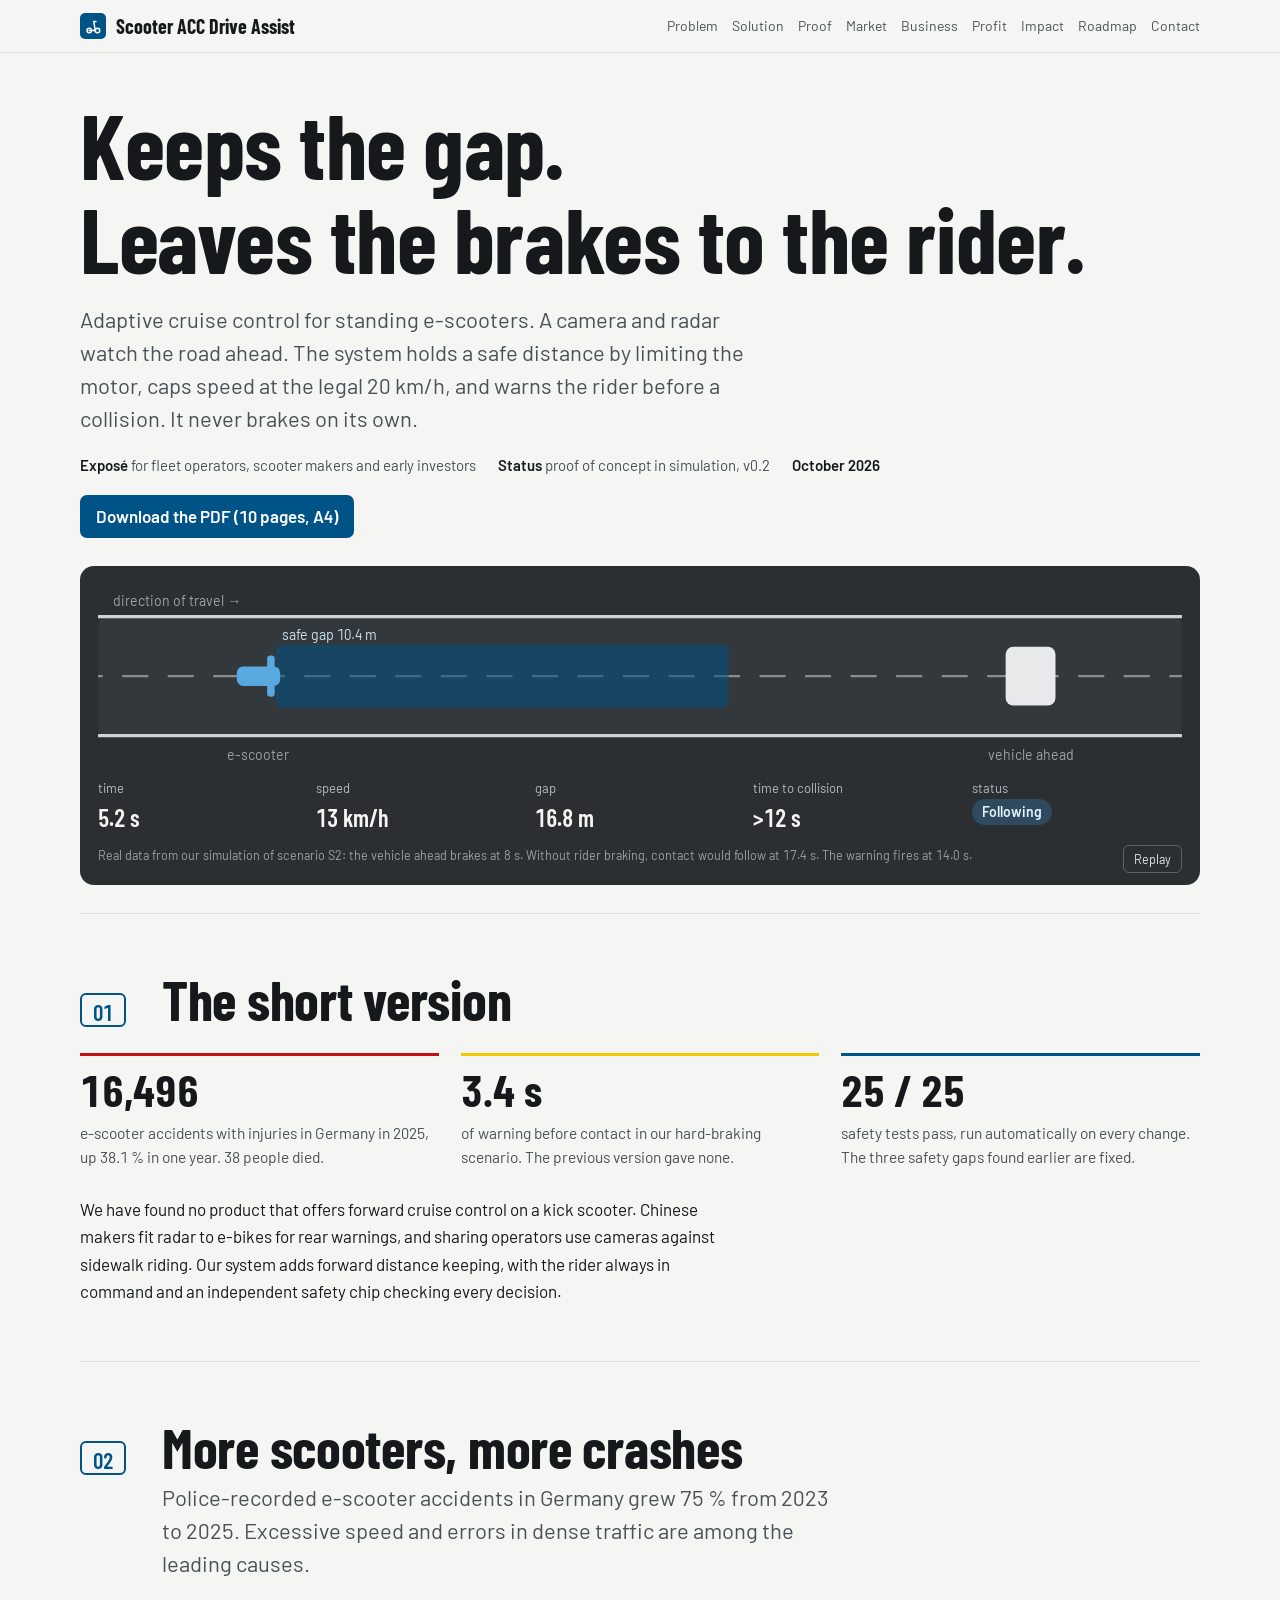
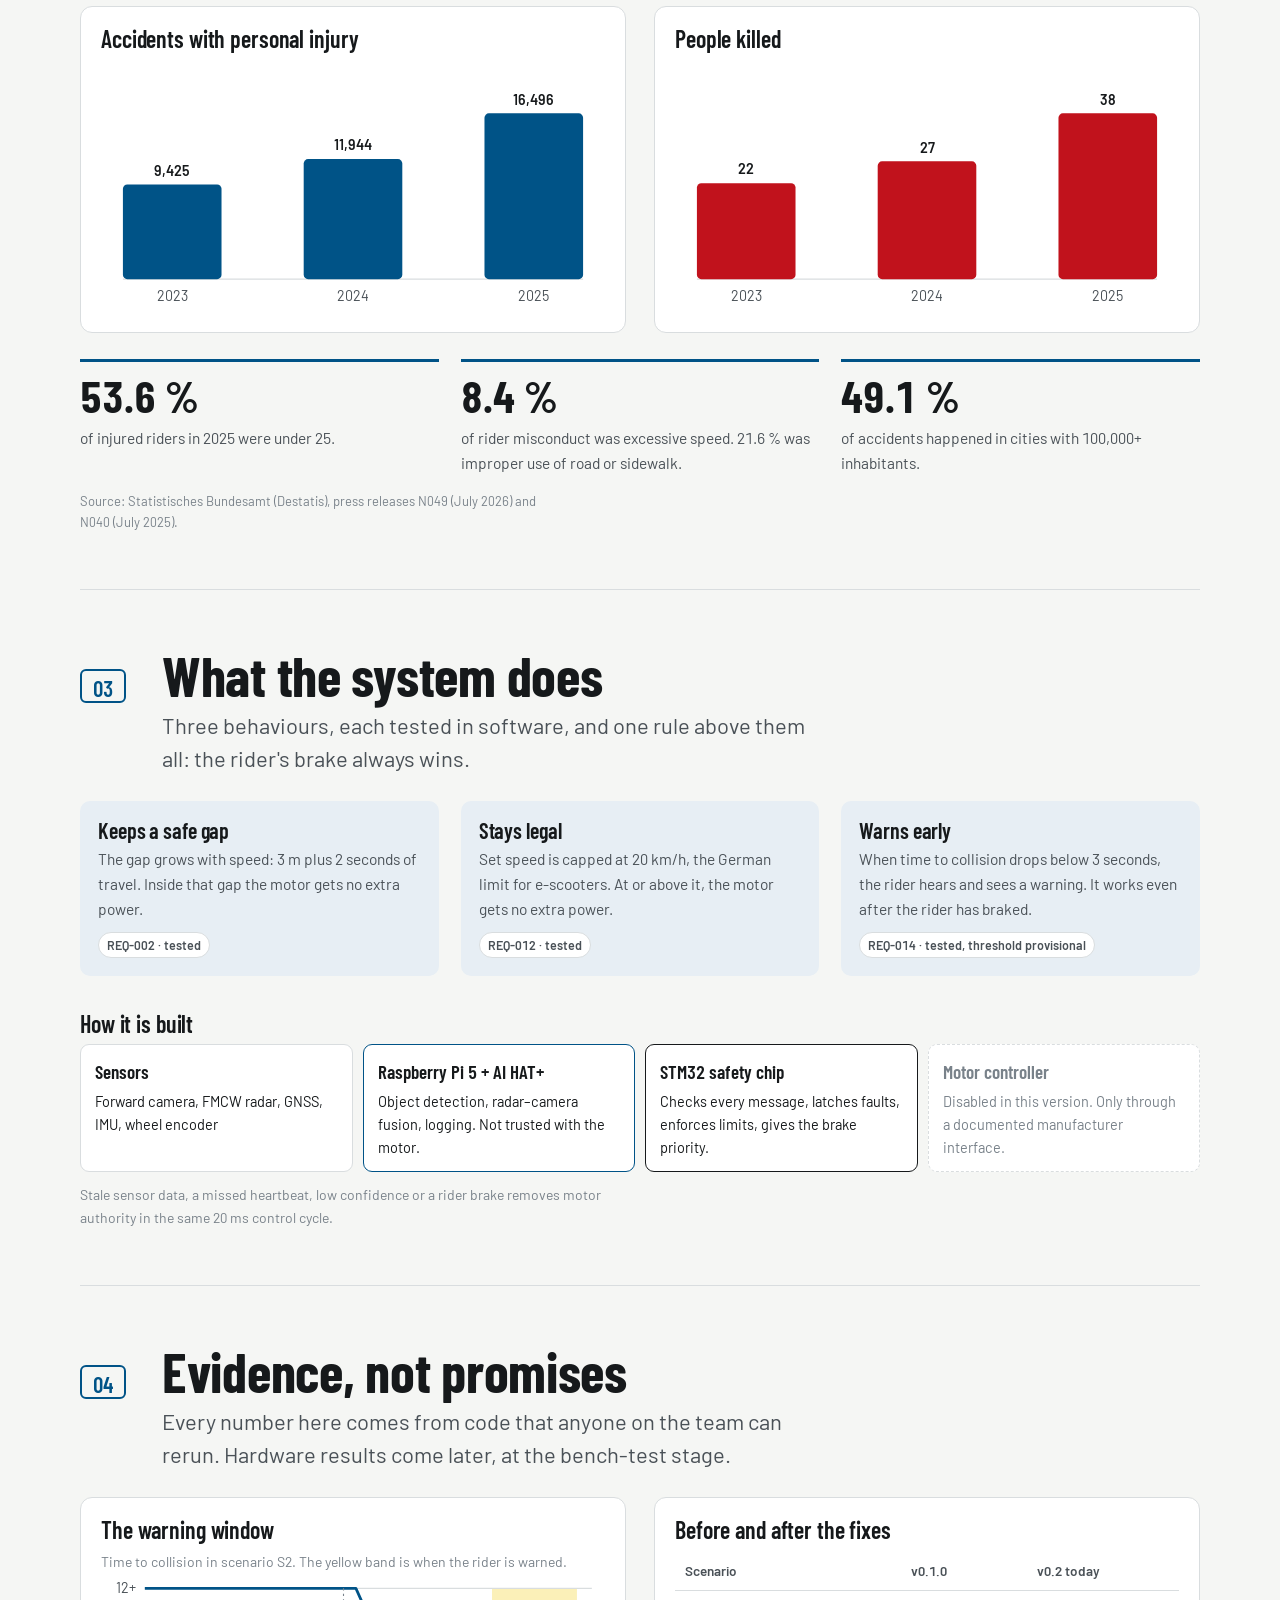
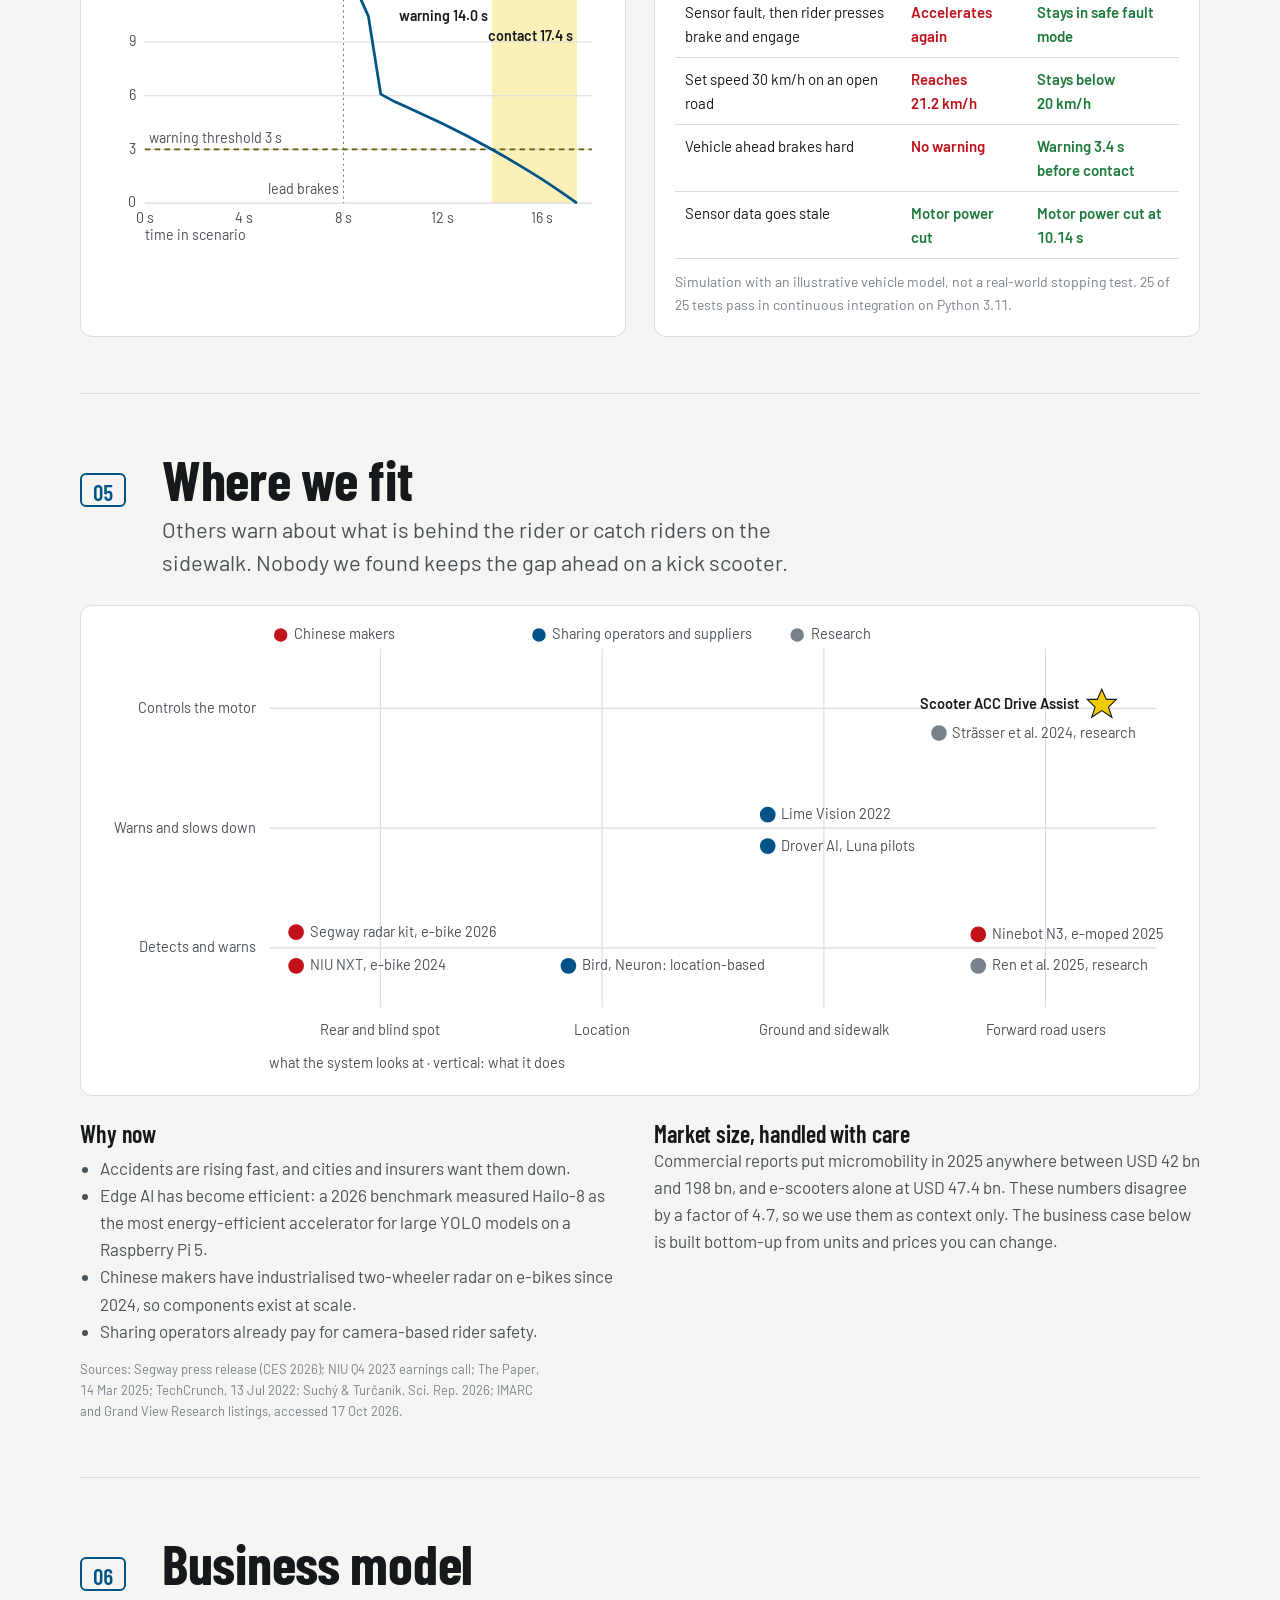
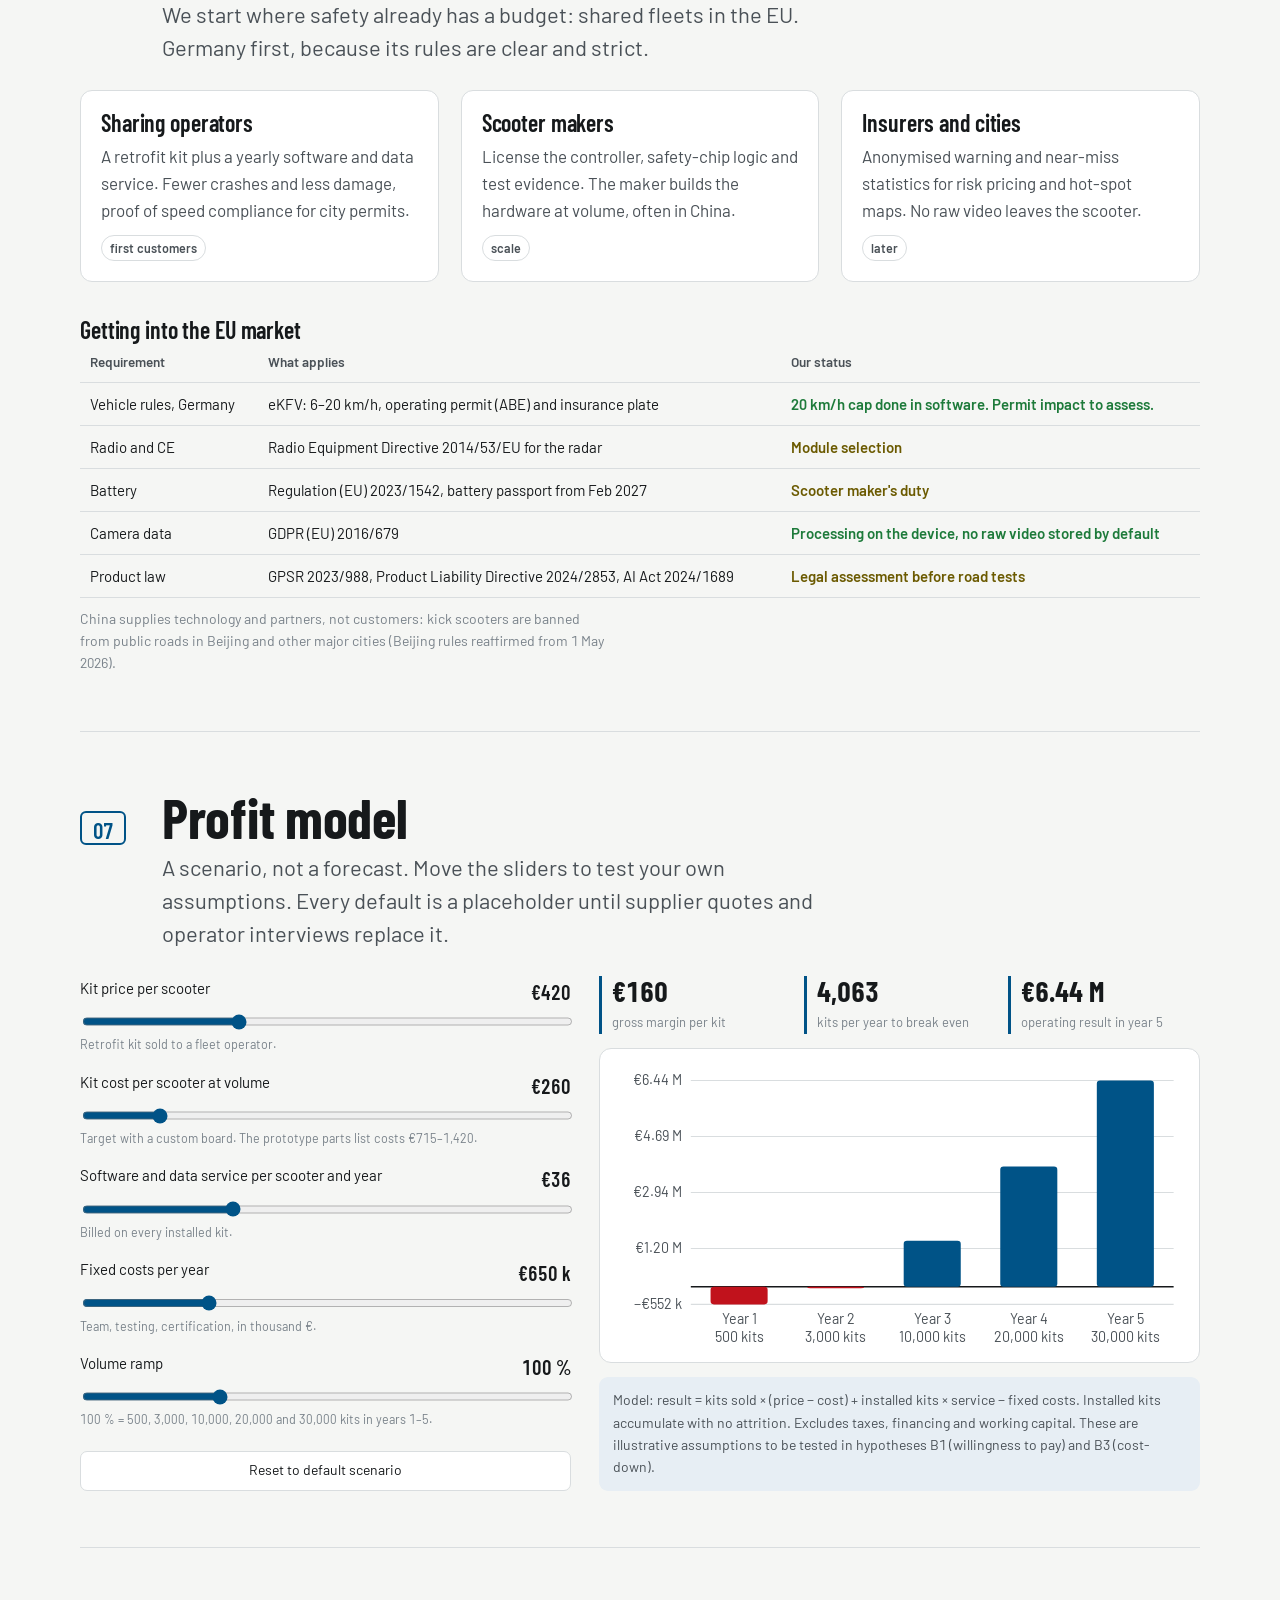
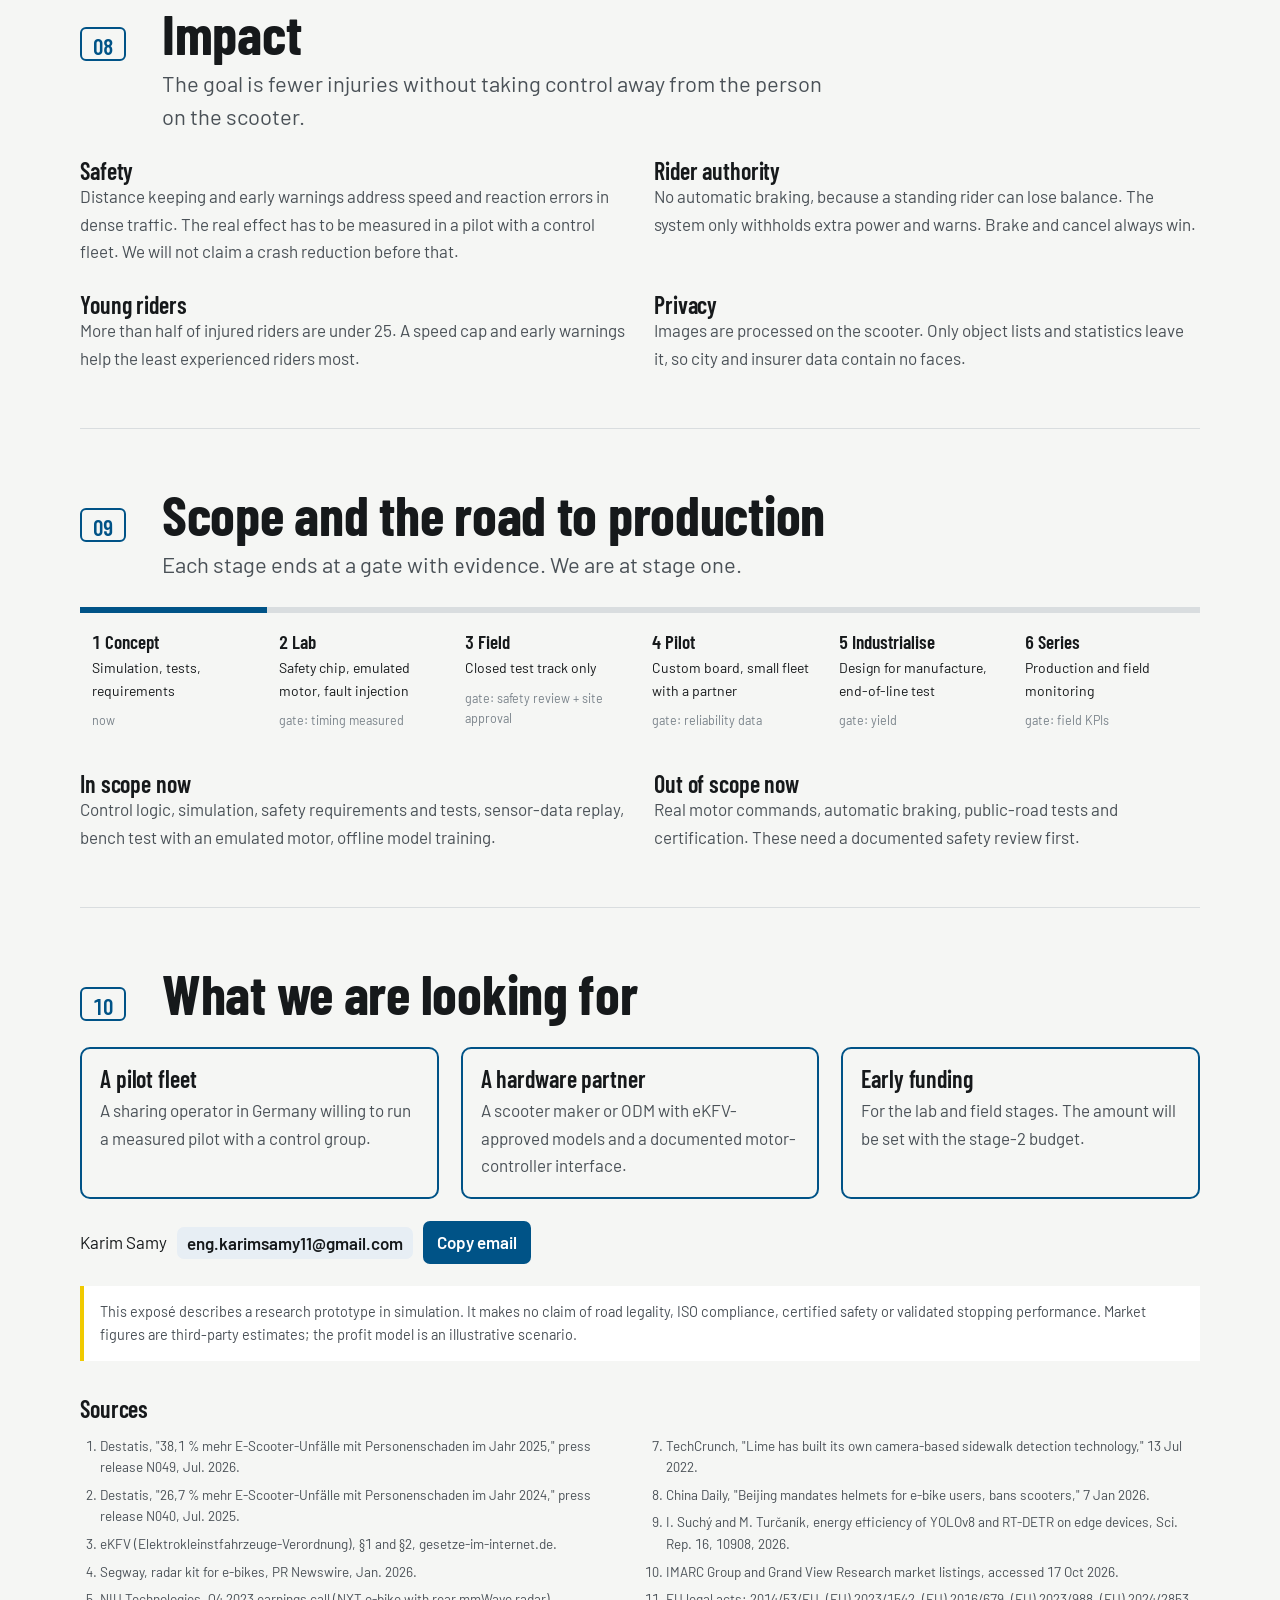
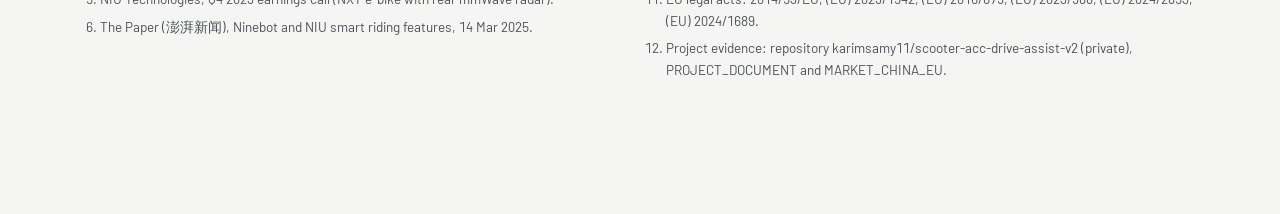
==== index.html @ 0954aed6 "Publish Scooter ACC Drive Assist exposé (web + PDF) Co-Authored-By: Claude Opus 5.5 <noreply@anthrop" ====
<!doctype html><html lang="en"><head><meta charset="utf-8"><meta name="viewport" content="width=device-width, initial-scale=1, viewport-fit=cover"><meta name="description" content="Scooter ACC Drive Assist: adaptive cruise control for standing e-scooters. Commercial exposé."><style>:root{color-scheme:light}img{max-width:100%}[hidden]{display:none!important}@page{size:A4;margin:11mm 10mm}@media print{body{font-size:13.5px;padding-inline:0}.bar{position:static}h1{font-size:54px}h2{font-size:36px}h3{font-size:19px}.lead{font-size:16px}section{padding-block:26px}.sec-head{grid-template-columns:56px 1fr!important;margin-bottom:14px;break-after:avoid}.sec-head p{grid-column:2!important}h2,h3{break-after:avoid}.grid2{grid-template-columns:1fr 1fr!important}.grid3,.behav,.ask{grid-template-columns:repeat(3,1fr)!important}.model{grid-template-columns:.9fr 1.1fr!important}.road{grid-template-columns:repeat(6,1fr)!important}.readout{grid-template-columns:repeat(5,1fr)!important}.panel,.fact,.behav div,.ask div,.stage,.model,table,.flow,.lanebox{break-inside:avoid}.replay,.copy,.reset,.toc,.pdfbtn{display:none!important}.fact .n{font-size:34px}.hero{padding-block:20px 10px}}.pdfbtn{display:inline-block;background:var(--road-blue);color:#fff;text-decoration:none;font-weight:600;padding:8px 16px;border-radius:7px}</style></head><body>
<title>Scooter ACC Exposé</title>
<link rel="preconnect" href="https://fonts.googleapis.com">
<link rel="preconnect" href="https://fonts.gstatic.com" crossorigin>
<link rel="stylesheet" href="https://fonts.googleapis.com/css2?family=Barlow+Condensed:wght@500;600;700&family=Barlow:ital,wght@0,400;0,500;0,600;1,400&display=swap">
<style>
:root{
  --road-blue:#005387; --road-blue-ink:#00436d; --warn:#F0CA00; --warn-ink:#6b5a00; --hazard:#C1121C; --ok:#1d7a3a;
  --bg:#F5F6F4; --surface:#FFFFFF; --ink:#16191B; --ink-2:#4A5157; --muted:#79828A; --rule:#D9DDDF;
  --lane:#2B2F32; --lane-mark:#F5F6F4; --zone:#005387; --chip:#E7EEF4;
  --display:"Barlow Condensed","Arial Narrow",Arial,sans-serif; --body:"Barlow","Segoe UI",Arial,sans-serif;
}
@media (prefers-color-scheme: dark){
  :root:not([data-theme="light"]){color-scheme:dark;
    --road-blue:#5AA8E0; --road-blue-ink:#8cc4ec; --warn:#F0CA00; --warn-ink:#F0CA00; --hazard:#FF6B6B; --ok:#5fcf86;
    --bg:#15181A; --surface:#1D2124; --ink:#ECEEEF; --ink-2:#B5BCC1; --muted:#8C949A; --rule:#30363A;
    --lane:#0E1012; --lane-mark:#C9CDD0; --zone:#5AA8E0; --chip:#22303B;}
}
:root[data-theme="dark"]{color-scheme:dark;
  --road-blue:#5AA8E0; --road-blue-ink:#8cc4ec; --warn:#F0CA00; --warn-ink:#F0CA00; --hazard:#FF6B6B; --ok:#5fcf86;
  --bg:#15181A; --surface:#1D2124; --ink:#ECEEEF; --ink-2:#B5BCC1; --muted:#8C949A; --rule:#30363A;
  --lane:#0E1012; --lane-mark:#C9CDD0; --zone:#5AA8E0; --chip:#22303B;}

*{box-sizing:border-box}
body{background:var(--bg);color:var(--ink);font:400 17px/1.6 var(--body);margin:0;padding-inline:clamp(16px,4vw,48px);padding-block:0 64px;font-variant-numeric:tabular-nums}
a{color:var(--road-blue)} a:focus-visible,button:focus-visible,input:focus-visible{outline:3px solid var(--warn);outline-offset:2px}
.wrap{max-width:1120px;margin:0 auto}
h1,h2,h3{font-family:var(--display);font-weight:700;line-height:1.02;letter-spacing:-0.005em;text-wrap:balance;margin:0}
h1{font-size:clamp(46px,7.4vw,92px)}
h2{font-size:clamp(34px,4.6vw,56px)}
h3{font-size:24px;font-weight:600}
p{margin:0;max-width:66ch}
.lead{font-size:clamp(19px,2vw,22px);line-height:1.5;color:var(--ink-2);max-width:56ch}
.small{font-size:14px;color:var(--muted)}
.src{font-size:13px;color:var(--muted)}
.src a{color:inherit}

/* top bar */
.bar{position:sticky;top:env(safe-area-inset-top,0px);z-index:5;background:var(--bg);border-bottom:1px solid var(--rule);margin-inline:calc(-1*clamp(16px,4vw,48px));padding:10px clamp(16px,4vw,48px)}
.bar .wrap{display:flex;gap:18px;align-items:center;justify-content:space-between;flex-wrap:wrap}
.brand{font-family:var(--display);font-weight:700;font-size:20px;display:flex;align-items:center;gap:10px}
.sign{width:26px;height:26px;border-radius:5px;background:var(--road-blue);display:grid;place-items:center}
.sign svg{width:18px;height:18px}
.toc{display:flex;gap:14px;flex-wrap:wrap;font-size:14px}
.toc a{text-decoration:none;color:var(--ink-2)} .toc a:hover{color:var(--road-blue)}

/* hero */
.hero{display:grid;grid-template-columns:1fr;gap:28px;padding-block:44px 28px}
.hero .meta{display:flex;flex-wrap:wrap;gap:8px 22px;font-size:15px;color:var(--ink-2)}
.hero .meta b{color:var(--ink);font-weight:600}
.lanebox{background:var(--lane);border-radius:14px;padding:18px 18px 12px;color:#ECEEEF}
.lanebox svg{display:block;width:100%;height:auto}
.readout{display:grid;grid-template-columns:repeat(5,minmax(0,1fr));gap:8px;margin-top:10px;font-size:13px;color:#B5BCC1}
.readout div{display:flex;flex-direction:column}
.readout b{font-family:var(--display);font-size:24px;color:#F5F6F4;font-weight:600}
.state-pill{align-self:flex-start;padding:2px 10px;border-radius:99px;font-weight:600;font-size:14px;background:#2f4a5e;color:#e6f2fb}
.state-pill.warn{background:var(--warn);color:#1a1600}
.lanecap{display:flex;justify-content:space-between;gap:12px;flex-wrap:wrap;margin-top:8px;font-size:12.5px;color:#9aa3a9}
.replay{background:none;border:1px solid #5b646a;color:#e6e9eb;border-radius:6px;padding:3px 10px;font:inherit;font-size:12.5px;cursor:pointer}

/* sections */
section{padding-block:56px;border-top:1px solid var(--rule)}
.sec-head{display:grid;grid-template-columns:64px 1fr;gap:6px 18px;align-items:baseline;margin-bottom:26px}
.sec-no{font-family:var(--display);font-weight:600;font-size:22px;color:var(--road-blue);border:2px solid var(--road-blue);border-radius:6px;width:46px;height:34px;display:grid;place-items:center}
.sec-head p{grid-column:2}
.grid2{display:grid;grid-template-columns:repeat(2,minmax(0,1fr));gap:28px}
.grid3{display:grid;grid-template-columns:repeat(3,minmax(0,1fr));gap:22px}
@media (max-width:860px){.grid2,.grid3{grid-template-columns:1fr}.readout{grid-template-columns:repeat(3,minmax(0,1fr))}.sec-head{grid-template-columns:1fr}.sec-head p{grid-column:1}}

.fact{border-top:3px solid var(--road-blue);padding-top:12px}
.fact .n{font-family:var(--display);font-size:44px;font-weight:700;line-height:1}
.fact p{font-size:15.5px;color:var(--ink-2);margin-top:6px}
.fact.warnf{border-top-color:var(--warn)}
.fact.hz{border-top-color:var(--hazard)}

.panel{background:var(--surface);border:1px solid var(--rule);border-radius:12px;padding:20px}
.panel h3{margin-bottom:8px}
.chart{width:100%;height:auto;display:block;overflow:visible}
.chart text{fill:var(--ink-2);font:13px var(--body)}
.chart .lbl{fill:var(--ink);font-weight:600}
.chart .axis{stroke:var(--rule)}

.behav{display:grid;grid-template-columns:repeat(3,minmax(0,1fr));gap:22px}
@media (max-width:860px){.behav{grid-template-columns:1fr}}
.behav div{padding:18px;border-radius:10px;background:var(--chip)}
.behav h3{font-size:22px;margin-bottom:6px}
.behav p{font-size:15.5px;color:var(--ink-2)}
.tag{display:inline-block;font-size:12.5px;font-weight:600;padding:2px 8px;border-radius:99px;margin-top:10px;background:var(--surface);color:var(--ink-2);border:1px solid var(--rule)}

.flow{display:flex;flex-wrap:wrap;gap:10px;align-items:stretch;margin-top:8px}
.flow .node{flex:1 1 150px;border:1.5px solid var(--rule);border-radius:9px;padding:12px 14px;background:var(--surface);font-size:14.5px}
.flow .node b{display:block;font-family:var(--display);font-size:19px;font-weight:600;margin-bottom:2px}
.flow .node.pi{border-color:var(--road-blue)} .flow .node.mcu{border-color:var(--ink)} .flow .node.off{border-style:dashed;color:var(--muted)}

table{width:100%;border-collapse:collapse;font-size:15px}
th,td{text-align:left;padding:9px 10px;border-bottom:1px solid var(--rule);vertical-align:top}
th{font-weight:600;color:var(--ink-2);font-size:13.5px}
.tblwrap{overflow-x:auto}
.ok{color:var(--ok);font-weight:600} .no{color:var(--hazard);font-weight:600} .tbd{color:var(--warn-ink);font-weight:600}

/* profit model */
.model{display:grid;grid-template-columns:minmax(0,0.9fr) minmax(0,1.1fr);gap:28px}
@media (max-width:860px){.model{grid-template-columns:1fr}}
.ctrl{display:grid;gap:14px}
.ctrl label{display:grid;grid-template-columns:1fr auto;gap:2px 10px;font-size:15px}
.ctrl output{font-family:var(--display);font-size:20px;font-weight:600}
.ctrl input{grid-column:1/-1;accent-color:var(--road-blue);width:100%}
.ctrl .hint{grid-column:1/-1;font-size:12.5px;color:var(--muted)}
.kpis{display:grid;grid-template-columns:repeat(3,minmax(0,1fr));gap:12px;margin-bottom:14px}
.kpis div{border-left:3px solid var(--road-blue);padding-left:10px}
.kpis b{display:block;font-family:var(--display);font-size:28px;line-height:1.1}
.kpis span{font-size:13px;color:var(--muted)}
.assume{margin-top:14px;padding:12px 14px;border-radius:9px;background:var(--chip);font-size:14px;color:var(--ink-2)}
.reset{margin-top:6px;background:var(--surface);border:1px solid var(--rule);color:var(--ink);border-radius:7px;padding:6px 12px;font:inherit;font-size:14px;cursor:pointer}

.road{display:grid;grid-template-columns:repeat(6,minmax(0,1fr));gap:0;margin-top:8px}
@media (max-width:860px){.road{grid-template-columns:1fr 1fr}}
.stage{padding:14px 12px 12px;border-top:6px solid var(--rule);font-size:14px}
.stage b{display:block;font-family:var(--display);font-size:19px;font-weight:600}
.stage.now{border-top-color:var(--road-blue)}
.stage .gate{display:block;margin-top:8px;font-size:12.5px;color:var(--muted)}

.ask{display:grid;grid-template-columns:repeat(3,minmax(0,1fr));gap:22px}
@media (max-width:860px){.ask{grid-template-columns:1fr}}
.ask div{border:2px solid var(--road-blue);border-radius:10px;padding:18px}
.ask h3{margin-bottom:6px}
.contact{display:flex;gap:10px;align-items:center;flex-wrap:wrap;margin-top:22px;font-size:17px}
.contact code{font:600 17px var(--body);background:var(--chip);padding:6px 10px;border-radius:7px;user-select:all}
.copy{background:var(--road-blue);color:#fff;border:0;border-radius:7px;padding:8px 14px;font:inherit;font-weight:600;cursor:pointer}
.refs{columns:2 340px;column-gap:32px;font-size:13.5px;color:var(--ink-2);padding-left:20px}
.refs li{break-inside:avoid;margin-bottom:6px}
.disclaimer{margin-top:22px;padding:14px 16px;border-left:4px solid var(--warn);background:var(--surface);font-size:14.5px;color:var(--ink-2)}
@media (prefers-reduced-motion: reduce){*{animation:none!important;transition:none!important}}
</style>

<header class="bar"><div class="wrap">
  <div class="brand"><span class="sign" aria-hidden="true"><svg viewBox="0 0 24 24"><circle cx="7" cy="18" r="3" fill="none" stroke="#fff" stroke-width="2"/><circle cx="18" cy="18" r="3" fill="none" stroke="#fff" stroke-width="2"/><path d="M7 18h8l-2-12h3" fill="none" stroke="#fff" stroke-width="2" stroke-linecap="round" stroke-linejoin="round"/></svg></span>Scooter ACC Drive Assist</div>
  <nav class="toc" aria-label="Sections"><a href="#problem">Problem</a><a href="#solution">Solution</a><a href="#proof">Proof</a><a href="#market">Market</a><a href="#business">Business</a><a href="#profit">Profit</a><a href="#impact">Impact</a><a href="#roadmap">Roadmap</a><a href="#ask">Contact</a></nav>
</div></header>

<main class="wrap">
<!-- HERO -->
<div class="hero">
  <div style="display:grid;gap:18px">
    <h1>Keeps the gap.<br>Leaves the brakes to the rider.</h1>
    <p class="lead">Adaptive cruise control for standing e-scooters. A camera and radar watch the road ahead. The system holds a safe distance by limiting the motor, caps speed at the legal 20&nbsp;km/h, and warns the rider before a collision. It never brakes on its own.</p>
    <div class="meta"><span><b>Exposé</b> for fleet operators, scooter makers and early investors</span><span><b>Status</b> proof of concept in simulation, v0.2</span><span><b>October 2026</b></span></div>
    <div><a class="pdfbtn" href="Scooter_ACC_Expose.pdf">Download the PDF (10 pages, A4)</a></div>
  </div>
  <figure class="lanebox" style="margin:0" aria-label="Animated top view of an e-scooter following a vehicle that brakes hard">
    <svg id="lane" viewBox="0 0 1000 170" role="img" aria-labelledby="laneTitle"><title id="laneTitle">Top view of a bike lane. The e-scooter keeps a safe-gap zone to the vehicle ahead; when the vehicle brakes hard the zone shrinks and turns yellow as the warning fires.</title></svg>
    <div class="readout" aria-live="off">
      <div>time<b id="r-t">0.0 s</b></div><div>speed<b id="r-v">14 km/h</b></div><div>gap<b id="r-g">16.0 m</b></div><div>time to collision<b id="r-ttc">&gt;12 s</b></div><div>status<span class="state-pill" id="r-s">Following</span></div>
    </div>
    <figcaption class="lanecap"><span>Real data from our simulation of scenario S2: the vehicle ahead brakes at 8&nbsp;s. Without rider braking, contact would follow at 17.4&nbsp;s. The warning fires at 14.0&nbsp;s.</span><button class="replay" id="replay" type="button">Replay</button></figcaption>
  </figure>
</div>

<!-- SUMMARY -->
<section id="summary" aria-labelledby="h-sum">
  <div class="sec-head"><span class="sec-no">01</span><h2 id="h-sum">The short version</h2></div>
  <div class="grid3">
    <div class="fact hz"><span class="n">16,496</span><p>e-scooter accidents with injuries in Germany in 2025, up 38.1&nbsp;% in one year. 38 people died.</p></div>
    <div class="fact warnf"><span class="n">3.4 s</span><p>of warning before contact in our hard-braking scenario. The previous version gave none.</p></div>
    <div class="fact"><span class="n">25 / 25</span><p>safety tests pass, run automatically on every change. The three safety gaps found earlier are fixed.</p></div>
  </div>
  <p style="margin-top:26px">We have found no product that offers forward cruise control on a kick scooter. Chinese makers fit radar to e-bikes for rear warnings, and sharing operators use cameras against sidewalk riding. Our system adds forward distance keeping, with the rider always in command and an independent safety chip checking every decision.</p>
</section>

<!-- PROBLEM -->
<section id="problem" aria-labelledby="h-prob">
  <div class="sec-head"><span class="sec-no">02</span><h2 id="h-prob">More scooters, more crashes</h2><p class="lead">Police-recorded e-scooter accidents in Germany grew 75&nbsp;% from 2023 to 2025. Excessive speed and errors in dense traffic are among the leading causes.</p></div>
  <div class="grid2">
    <div class="panel"><h3>Accidents with personal injury</h3><svg class="chart" id="ch-acc" viewBox="0 0 460 230" role="img" aria-label="Bar chart: 9,425 in 2023, 11,944 in 2024, 16,496 in 2025"></svg></div>
    <div class="panel"><h3>People killed</h3><svg class="chart" id="ch-dead" viewBox="0 0 460 230" role="img" aria-label="Bar chart: 22 in 2023, 27 in 2024, 38 in 2025"></svg></div>
  </div>
  <div class="grid3" style="margin-top:26px">
    <div class="fact"><span class="n">53.6 %</span><p>of injured riders in 2025 were under 25.</p></div>
    <div class="fact"><span class="n">8.4 %</span><p>of rider misconduct was excessive speed. 21.6&nbsp;% was improper use of road or sidewalk.</p></div>
    <div class="fact"><span class="n">49.1 %</span><p>of accidents happened in cities with 100,000+ inhabitants.</p></div>
  </div>
  <p class="src" style="margin-top:16px">Source: Statistisches Bundesamt (Destatis), press releases N049 (July 2026) and N040 (July 2025).</p>
</section>

<!-- SOLUTION -->
<section id="solution" aria-labelledby="h-sol">
  <div class="sec-head"><span class="sec-no">03</span><h2 id="h-sol">What the system does</h2><p class="lead">Three behaviours, each tested in software, and one rule above them all: the rider's brake always wins.</p></div>
  <div class="behav">
    <div><h3>Keeps a safe gap</h3><p>The gap grows with speed: 3&nbsp;m plus 2&nbsp;seconds of travel. Inside that gap the motor gets no extra power.</p><span class="tag">REQ-002 · tested</span></div>
    <div><h3>Stays legal</h3><p>Set speed is capped at 20&nbsp;km/h, the German limit for e-scooters. At or above it, the motor gets no extra power.</p><span class="tag">REQ-012 · tested</span></div>
    <div><h3>Warns early</h3><p>When time to collision drops below 3&nbsp;seconds, the rider hears and sees a warning. It works even after the rider has braked.</p><span class="tag">REQ-014 · tested, threshold provisional</span></div>
  </div>
  <h3 style="margin-top:36px">How it is built</h3>
  <div class="flow" role="list">
    <div class="node" role="listitem"><b>Sensors</b>Forward camera, FMCW radar, GNSS, IMU, wheel encoder</div>
    <div class="node pi" role="listitem"><b>Raspberry Pi 5 + AI HAT+</b>Object detection, radar–camera fusion, logging. Not trusted with the motor.</div>
    <div class="node mcu" role="listitem"><b>STM32 safety chip</b>Checks every message, latches faults, enforces limits, gives the brake priority.</div>
    <div class="node off" role="listitem"><b>Motor controller</b>Disabled in this version. Only through a documented manufacturer interface.</div>
  </div>
  <p class="small" style="margin-top:12px">Stale sensor data, a missed heartbeat, low confidence or a rider brake removes motor authority in the same 20&nbsp;ms control cycle.</p>
</section>

<!-- PROOF -->
<section id="proof" aria-labelledby="h-proof">
  <div class="sec-head"><span class="sec-no">04</span><h2 id="h-proof">Evidence, not promises</h2><p class="lead">Every number here comes from code that anyone on the team can rerun. Hardware results come later, at the bench-test stage.</p></div>
  <div class="grid2">
    <div class="panel"><h3>The warning window</h3><p class="small">Time to collision in scenario S2. The yellow band is when the rider is warned.</p><svg class="chart" id="ch-ttc" viewBox="0 0 460 250" role="img" aria-label="Line chart of time to collision falling below 3 seconds at 14.0 s, warning band until contact at 17.4 s"></svg></div>
    <div class="panel"><h3>Before and after the fixes</h3>
      <div class="tblwrap"><table>
        <thead><tr><th>Scenario</th><th>v0.1.0</th><th>v0.2 today</th></tr></thead>
        <tbody>
          <tr><td>Sensor fault, then rider presses brake and engage</td><td class="no">Accelerates again</td><td class="ok">Stays in safe fault mode</td></tr>
          <tr><td>Set speed 30&nbsp;km/h on an open road</td><td class="no">Reaches 21.2&nbsp;km/h</td><td class="ok">Stays below 20&nbsp;km/h</td></tr>
          <tr><td>Vehicle ahead brakes hard</td><td class="no">No warning</td><td class="ok">Warning 3.4&nbsp;s before contact</td></tr>
          <tr><td>Sensor data goes stale</td><td class="ok">Motor power cut</td><td class="ok">Motor power cut at 10.14&nbsp;s</td></tr>
        </tbody></table></div>
      <p class="small" style="margin-top:12px">Simulation with an illustrative vehicle model, not a real-world stopping test. 25 of 25 tests pass in continuous integration on Python 3.11.</p>
    </div>
  </div>
</section>

<!-- MARKET -->
<section id="market" aria-labelledby="h-mkt">
  <div class="sec-head"><span class="sec-no">05</span><h2 id="h-mkt">Where we fit</h2><p class="lead">Others warn about what is behind the rider or catch riders on the sidewalk. Nobody we found keeps the gap ahead on a kick scooter.</p></div>
  <div class="panel"><svg class="chart" id="ch-pos" viewBox="0 0 960 400" role="img" aria-label="Positioning map: what each system looks at versus what it does"></svg></div>
  <div class="grid2" style="margin-top:26px">
    <div><h3>Why now</h3>
      <ul style="padding-left:20px;margin:8px 0 0;color:var(--ink-2)">
        <li>Accidents are rising fast, and cities and insurers want them down.</li>
        <li>Edge AI has become efficient: a 2026 benchmark measured Hailo-8 as the most energy-efficient accelerator for large YOLO models on a Raspberry Pi&nbsp;5.</li>
        <li>Chinese makers have industrialised two-wheeler radar on e-bikes since 2024, so components exist at scale.</li>
        <li>Sharing operators already pay for camera-based rider safety.</li>
      </ul></div>
    <div><h3>Market size, handled with care</h3>
      <p style="color:var(--ink-2)">Commercial reports put micromobility in 2025 anywhere between USD&nbsp;42&nbsp;bn and 198&nbsp;bn, and e-scooters alone at USD&nbsp;47.4&nbsp;bn. These numbers disagree by a factor of 4.7, so we use them as context only. The business case below is built bottom-up from units and prices you can change.</p></div>
  </div>
  <p class="src" style="margin-top:14px">Sources: Segway press release (CES 2026); NIU Q4 2023 earnings call; The Paper, 14 Mar 2025; TechCrunch, 13 Jul 2022; Suchý &amp; Turčaník, Sci. Rep. 2026; IMARC and Grand View Research listings, accessed 17 Oct 2026.</p>
</section>

<!-- BUSINESS -->
<section id="business" aria-labelledby="h-biz">
  <div class="sec-head"><span class="sec-no">06</span><h2 id="h-biz">Business model</h2><p class="lead">We start where safety already has a budget: shared fleets in the EU. Germany first, because its rules are clear and strict.</p></div>
  <div class="grid3">
    <div class="panel"><h3>Sharing operators</h3><p style="color:var(--ink-2)">A retrofit kit plus a yearly software and data service. Fewer crashes and less damage, proof of speed compliance for city permits.</p><span class="tag">first customers</span></div>
    <div class="panel"><h3>Scooter makers</h3><p style="color:var(--ink-2)">License the controller, safety-chip logic and test evidence. The maker builds the hardware at volume, often in China.</p><span class="tag">scale</span></div>
    <div class="panel"><h3>Insurers and cities</h3><p style="color:var(--ink-2)">Anonymised warning and near-miss statistics for risk pricing and hot-spot maps. No raw video leaves the scooter.</p><span class="tag">later</span></div>
  </div>
  <h3 style="margin-top:36px">Getting into the EU market</h3>
  <div class="tblwrap"><table>
    <thead><tr><th>Requirement</th><th>What applies</th><th>Our status</th></tr></thead>
    <tbody>
      <tr><td>Vehicle rules, Germany</td><td>eKFV: 6–20&nbsp;km/h, operating permit (ABE) and insurance plate</td><td class="ok">20&nbsp;km/h cap done in software. Permit impact to assess.</td></tr>
      <tr><td>Radio and CE</td><td>Radio Equipment Directive 2014/53/EU for the radar</td><td class="tbd">Module selection</td></tr>
      <tr><td>Battery</td><td>Regulation (EU) 2023/1542, battery passport from Feb 2027</td><td class="tbd">Scooter maker's duty</td></tr>
      <tr><td>Camera data</td><td>GDPR (EU) 2016/679</td><td class="ok">Processing on the device, no raw video stored by default</td></tr>
      <tr><td>Product law</td><td>GPSR 2023/988, Product Liability Directive 2024/2853, AI Act 2024/1689</td><td class="tbd">Legal assessment before road tests</td></tr>
    </tbody></table></div>
  <p class="small" style="margin-top:10px">China supplies technology and partners, not customers: kick scooters are banned from public roads in Beijing and other major cities (Beijing rules reaffirmed from 1 May 2026).</p>
</section>

<!-- PROFIT -->
<section id="profit" aria-labelledby="h-profit">
  <div class="sec-head"><span class="sec-no">07</span><h2 id="h-profit">Profit model</h2><p class="lead">A scenario, not a forecast. Move the sliders to test your own assumptions. Every default is a placeholder until supplier quotes and operator interviews replace it.</p></div>
  <div class="model">
    <form class="ctrl" id="model" onsubmit="return false">
      <label for="price">Kit price per scooter<output id="o-price" for="price"></output><input id="price" type="range" min="200" max="900" step="10" value="420"><span class="hint">Retrofit kit sold to a fleet operator.</span></label>
      <label for="cost">Kit cost per scooter at volume<output id="o-cost" for="cost"></output><input id="cost" type="range" min="150" max="900" step="10" value="260"><span class="hint">Target with a custom board. The prototype parts list costs €715–1,420.</span></label>
      <label for="svc">Software and data service per scooter and year<output id="o-svc" for="svc"></output><input id="svc" type="range" min="0" max="120" step="2" value="36"><span class="hint">Billed on every installed kit.</span></label>
      <label for="fix">Fixed costs per year<output id="o-fix" for="fix"></output><input id="fix" type="range" min="200" max="2000" step="25" value="650"><span class="hint">Team, testing, certification, in thousand €.</span></label>
      <label for="scale">Volume ramp<output id="o-scale" for="scale"></output><input id="scale" type="range" min="25" max="300" step="5" value="100"><span class="hint">100&nbsp;% = 500, 3,000, 10,000, 20,000 and 30,000 kits in years 1–5.</span></label>
      <button class="reset" type="button" id="reset">Reset to default scenario</button>
    </form>
    <div>
      <div class="kpis">
        <div><b id="k-margin">–</b><span>gross margin per kit</span></div>
        <div><b id="k-be">–</b><span>kits per year to break even</span></div>
        <div><b id="k-y5">–</b><span>operating result in year 5</span></div>
      </div>
      <div class="panel" style="padding:14px"><svg class="chart" id="ch-profit" viewBox="0 0 520 260" role="img" aria-label="Five-year operating result per year for the chosen scenario"></svg></div>
      <div class="assume">Model: result = kits sold × (price − cost) + installed kits × service − fixed costs. Installed kits accumulate with no attrition. Excludes taxes, financing and working capital. These are illustrative assumptions to be tested in hypotheses B1 (willingness to pay) and B3 (cost-down).</div>
    </div>
  </div>
</section>

<!-- IMPACT -->
<section id="impact" aria-labelledby="h-imp">
  <div class="sec-head"><span class="sec-no">08</span><h2 id="h-imp">Impact</h2><p class="lead">The goal is fewer injuries without taking control away from the person on the scooter.</p></div>
  <div class="grid2">
    <div><h3>Safety</h3><p style="color:var(--ink-2)">Distance keeping and early warnings address speed and reaction errors in dense traffic. The real effect has to be measured in a pilot with a control fleet. We will not claim a crash reduction before that.</p></div>
    <div><h3>Rider authority</h3><p style="color:var(--ink-2)">No automatic braking, because a standing rider can lose balance. The system only withholds extra power and warns. Brake and cancel always win.</p></div>
    <div><h3>Young riders</h3><p style="color:var(--ink-2)">More than half of injured riders are under 25. A speed cap and early warnings help the least experienced riders most.</p></div>
    <div><h3>Privacy</h3><p style="color:var(--ink-2)">Images are processed on the scooter. Only object lists and statistics leave it, so city and insurer data contain no faces.</p></div>
  </div>
</section>

<!-- SCOPE + ROADMAP -->
<section id="roadmap" aria-labelledby="h-road">
  <div class="sec-head"><span class="sec-no">09</span><h2 id="h-road">Scope and the road to production</h2><p class="lead">Each stage ends at a gate with evidence. We are at stage one.</p></div>
  <div class="road" role="list">
    <div class="stage now" role="listitem"><b>1 Concept</b>Simulation, tests, requirements<span class="gate">now</span></div>
    <div class="stage" role="listitem"><b>2 Lab</b>Safety chip, emulated motor, fault injection<span class="gate">gate: timing measured</span></div>
    <div class="stage" role="listitem"><b>3 Field</b>Closed test track only<span class="gate">gate: safety review + site approval</span></div>
    <div class="stage" role="listitem"><b>4 Pilot</b>Custom board, small fleet with a partner<span class="gate">gate: reliability data</span></div>
    <div class="stage" role="listitem"><b>5 Industrialise</b>Design for manufacture, end-of-line test<span class="gate">gate: yield</span></div>
    <div class="stage" role="listitem"><b>6 Series</b>Production and field monitoring<span class="gate">gate: field KPIs</span></div>
  </div>
  <div class="grid2" style="margin-top:30px">
    <div><h3>In scope now</h3><p style="color:var(--ink-2)">Control logic, simulation, safety requirements and tests, sensor-data replay, bench test with an emulated motor, offline model training.</p></div>
    <div><h3>Out of scope now</h3><p style="color:var(--ink-2)">Real motor commands, automatic braking, public-road tests and certification. These need a documented safety review first.</p></div>
  </div>
</section>

<!-- ASK -->
<section id="ask" aria-labelledby="h-ask">
  <div class="sec-head"><span class="sec-no">10</span><h2 id="h-ask">What we are looking for</h2></div>
  <div class="ask">
    <div><h3>A pilot fleet</h3><p style="color:var(--ink-2)">A sharing operator in Germany willing to run a measured pilot with a control group.</p></div>
    <div><h3>A hardware partner</h3><p style="color:var(--ink-2)">A scooter maker or ODM with eKFV-approved models and a documented motor-controller interface.</p></div>
    <div><h3>Early funding</h3><p style="color:var(--ink-2)">For the lab and field stages. The amount will be set with the stage-2 budget.</p></div>
  </div>
  <div class="contact"><span>Karim Samy</span><code id="mail">eng.karimsamy11@gmail.com</code><button class="copy" id="copy" type="button">Copy email</button><span class="small" id="copied" role="status"></span></div>
  <div class="disclaimer">This exposé describes a research prototype in simulation. It makes no claim of road legality, ISO compliance, certified safety or validated stopping performance. Market figures are third-party estimates; the profit model is an illustrative scenario.</div>
  <h3 style="margin-top:36px">Sources</h3>
  <ol class="refs">
    <li>Destatis, "38,1 % mehr E-Scooter-Unfälle mit Personenschaden im Jahr 2025," press release N049, Jul. 2026.</li>
    <li>Destatis, "26,7 % mehr E-Scooter-Unfälle mit Personenschaden im Jahr 2024," press release N040, Jul. 2025.</li>
    <li>eKFV (Elektrokleinstfahrzeuge-Verordnung), §1 and §2, gesetze-im-internet.de.</li>
    <li>Segway, radar kit for e-bikes, PR Newswire, Jan. 2026.</li>
    <li>NIU Technologies, Q4 2023 earnings call (NXT e-bike with rear mmWave radar).</li>
    <li>The Paper (澎湃新闻), Ninebot and NIU smart riding features, 14 Mar 2025.</li>
    <li>TechCrunch, "Lime has built its own camera-based sidewalk detection technology," 13 Jul 2022.</li>
    <li>China Daily, "Beijing mandates helmets for e-bike users, bans scooters," 7 Jan 2026.</li>
    <li>I. Suchý and M. Turčaník, energy efficiency of YOLOv8 and RT-DETR on edge devices, Sci. Rep. 16, 10908, 2026.</li>
    <li>IMARC Group and Grand View Research market listings, accessed 17 Oct 2026.</li>
    <li>EU legal acts: 2014/53/EU, (EU) 2023/1542, (EU) 2016/679, (EU) 2023/988, (EU) 2024/2853, (EU) 2024/1689.</li>
    <li>Project evidence: repository karimsamy11/scooter-acc-drive-assist-v2 (private), PROJECT_DOCUMENT and MARKET_CHINA_EU.</li>
  </ol>
</section>
</main>

<script>
(function(){
  const css = n => getComputedStyle(document.documentElement).getPropertyValue(n).trim();
  const NS = "http://www.w3.org/2000/svg";
  const el = (tag, attrs, parent, text) => { const e = document.createElementNS(NS, tag); for (const k in attrs) e.setAttribute(k, attrs[k]); if (text != null) e.textContent = text; if (parent) parent.appendChild(e); return e; };
  const fmt = n => n.toLocaleString("en-US");
  const eur = n => (n < 0 ? "−€" : "€") + Math.abs(Math.round(n)).toLocaleString("en-US");
  const eurM = n => { const a = Math.abs(n); const s = a >= 1e6 ? (a / 1e6).toFixed(2) + " M" : Math.round(a / 1e3) + " k"; return (n < 0 ? "−€" : "€") + s; };

  // ---------- real S2 scenario series (tools/make_figures.py, controller v0.2) ----------
  const S2 = {t:[0,0.5,1,1.5,2,2.5,3,3.5,4,4.5,5,5.5,6,6.5,7,7.5,8,8.5,9,9.5,10,10.5,11,11.5,12,12.5,13,13.5,14,14.5,15,15.5,16,16.5,17,17.4],
    ttc:[12,12,12,12,12,12,12,12,12,12,12,12,12,12,12,12,12,12,10.45,6.09,5.71,5.4,5.08,4.76,4.43,4.08,3.73,3.36,2.98,2.59,2.18,1.76,1.32,0.86,0.39,0],
    gap:[16,16.01,16.04,16.08,16.14,16.22,16.31,16.41,16.52,16.64,16.77,16.91,17.06,17.21,17.37,17.54,17.71,17.63,17.05,15.98,14.68,13.41,12.19,11.02,9.88,8.79,7.73,6.71,5.73,4.79,3.88,3.01,2.17,1.36,0.59,0],
    kmh:[14.4,14.26,14.13,14.02,13.91,13.81,13.72,13.64,13.56,13.49,13.43,13.37,13.32,13.27,13.22,13.18,13.14,13.1,13.07,13.04,12.86,12.54,12.23,11.93,11.64,11.35,11.07,10.79,10.53,10.27,10.01,9.77,9.53,9.29,9.06,9.06],
    warn:13.98, contact:17.4};
  const interp = (arr, t) => { const T = S2.t; if (t <= 0) return arr[0]; for (let i = 1; i < T.length; i++) if (t <= T[i]) { const f = (t - T[i-1]) / (T[i] - T[i-1]); return arr[i-1] + f * (arr[i] - arr[i-1]); } return arr[arr.length - 1]; };

  // ---------- hero lane ----------
  const lane = document.getElementById("lane");
  const g = el("g", {}, lane);
  el("rect", {x:0, y:30, width:1000, height:110, rx:8, fill:"#33383c"}, g);
  el("line", {x1:0, y1:30, x2:1000, y2:30, stroke:"#cfd3d6", "stroke-width":3}, g);
  el("line", {x1:0, y1:140, x2:1000, y2:140, stroke:"#cfd3d6", "stroke-width":3}, g);
  const dash = el("line", {x1:0, y1:85, x2:1000, y2:85, stroke:"#cfd3d6", "stroke-width":2, "stroke-dasharray":"24 18", opacity:.55}, g);
  el("text", {x:14, y:20, fill:"#9aa3a9", "font-size":13, "font-family":"Barlow, sans-serif"}, g, "direction of travel →");
  const X0 = 150, SCALE = 40; // px per metre
  const zone = el("rect", {x:X0 + 14, y:56, height:58, rx:6, fill:"#005387", opacity:.55}, g);
  const zoneTxt = el("text", {y:52, fill:"#cfe3f2", "font-size":13, "font-family":"Barlow, sans-serif"}, g, "safe gap");
  const lead = el("rect", {y:58, width:46, height:54, rx:7, fill:"#e7e9ea"}, g);
  const leadTxt = el("text", {y:162, fill:"#9aa3a9", "font-size":13, "font-family":"Barlow, sans-serif", "text-anchor":"middle"}, g, "vehicle ahead");
  const scoot = el("g", {}, g);
  el("rect", {x:X0 - 22, y:76, width:40, height:18, rx:6, fill:"#5AA8E0"}, scoot);
  el("rect", {x:X0 + 6, y:66, width:7, height:38, rx:3, fill:"#5AA8E0"}, scoot);
  const ring = el("circle", {cx:X0 - 2, cy:85, r:30, fill:"none", stroke:"#F0CA00", "stroke-width":4, opacity:0}, scoot);
  el("text", {x:X0 - 2, y:162, fill:"#9aa3a9", "font-size":13, "font-family":"Barlow, sans-serif", "text-anchor":"middle"}, g, "e-scooter");
  const R = {t:document.getElementById("r-t"), v:document.getElementById("r-v"), g:document.getElementById("r-g"), ttc:document.getElementById("r-ttc"), s:document.getElementById("r-s")};
  function drawLane(t){
    const gap = interp(S2.gap, t), v = interp(S2.kmh, t), ttc = interp(S2.ttc, t), des = 3 + 2 * v / 3.6;
    const warn = t >= S2.warn, front = X0 + 14;
    const zw = Math.max(0, Math.min(des, gap) * SCALE);
    zone.setAttribute("width", zw); zone.setAttribute("fill", warn ? "#F0CA00" : "#005387"); zone.setAttribute("opacity", warn ? .8 : .55);
    zoneTxt.setAttribute("x", front + 6); zoneTxt.setAttribute("fill", warn ? "#F0CA00" : "#cfe3f2"); zoneTxt.textContent = warn ? "warning: closing fast" : "safe gap " + des.toFixed(1) + " m";
    const lx = front + gap * SCALE; lead.setAttribute("x", Math.min(lx, 960)); leadTxt.setAttribute("x", Math.min(lx, 960) + 23);
    ring.setAttribute("opacity", warn ? (0.55 + 0.45 * Math.sin(t * 12)) : 0);
    dash.setAttribute("stroke-dashoffset", -(t * v / 3.6 * SCALE) % 42);
    R.t.textContent = t.toFixed(1) + " s"; R.v.textContent = v.toFixed(0) + " km/h"; R.g.textContent = gap.toFixed(1) + " m";
    R.ttc.textContent = ttc >= 12 ? ">12 s" : ttc.toFixed(1) + " s";
    R.s.textContent = warn ? "Warning" : (t >= 9.7 ? "No extra power" : "Following"); R.s.classList.toggle("warn", warn);
  }
  const reduce = window.matchMedia("(prefers-reduced-motion: reduce)").matches;
  let start = null, raf = null;
  const SPEED = 1.6, END = S2.contact;
  function loop(ts){ if (start === null) start = ts; const t = Math.min(END, (ts - start) / 1000 * SPEED); drawLane(t); if (t < END) raf = requestAnimationFrame(loop); }
  function play(){ cancelAnimationFrame(raf); start = null; raf = requestAnimationFrame(loop); }
  drawLane(reduce ? 14.5 : 0);
  if (!reduce) play();
  document.getElementById("replay").addEventListener("click", () => reduce ? drawLane(14.5) : play());

  // ---------- bar charts (Destatis) ----------
  function bars(id, vals, color){
    const svg = document.getElementById(id), W = 460, H = 230, L = 20, B = 200, top = 26;
    const max = Math.max(...vals) * 1.15, bw = 90, gapX = (W - L * 2 - bw * 3) / 2;
    el("line", {x1:L, y1:B, x2:W - L, y2:B, class:"axis"}, svg);
    vals.forEach((v, i) => {
      const x = L + i * (bw + gapX), h = (v / max) * (B - top);
      el("rect", {x, y:B - h, width:bw, height:h, rx:4, fill:color}, svg);
      el("text", {x:x + bw / 2, y:B - h - 8, "text-anchor":"middle", class:"lbl"}, svg, fmt(v));
      el("text", {x:x + bw / 2, y:B + 20, "text-anchor":"middle"}, svg, String(2023 + i));
    });
  }
  bars("ch-acc", [9425, 11944, 16496], css("--road-blue"));
  bars("ch-dead", [22, 27, 38], css("--hazard"));

  // ---------- TTC chart ----------
  (function(){
    const svg = document.getElementById("ch-ttc"), W = 460, H = 250, L = 40, Rr = 12, T = 14, B = 210;
    const x = t => L + t / 18 * (W - L - Rr), y = v => B - Math.min(v, 12) / 12 * (B - T);
    el("rect", {x:x(S2.warn), y:T, width:x(S2.contact) - x(S2.warn), height:B - T, fill:css("--warn"), opacity:.28}, svg);
    [0, 3, 6, 9, 12].forEach(v => { el("line", {x1:L, y1:y(v), x2:W - Rr, y2:y(v), class:"axis"}, svg); el("text", {x:L - 8, y:y(v) + 4, "text-anchor":"end"}, svg, v === 12 ? "12+" : String(v)); });
    [0, 4, 8, 12, 16].forEach(t => el("text", {x:x(t), y:B + 18, "text-anchor":"middle"}, svg, t + " s"));
    el("line", {x1:L, y1:y(3), x2:W - Rr, y2:y(3), stroke:css("--warn-ink"), "stroke-dasharray":"5 4", "stroke-width":1.5}, svg);
    el("text", {x:L + 4, y:y(3) - 6}, svg, "warning threshold 3 s");
    el("polyline", {points:S2.t.map((t, i) => x(t) + "," + y(S2.ttc[i])).join(" "), fill:"none", stroke:css("--road-blue"), "stroke-width":2.5, "stroke-linejoin":"round"}, svg);
    el("line", {x1:x(8), y1:T, x2:x(8), y2:B, stroke:css("--muted"), "stroke-dasharray":"2 3"}, svg);
    el("text", {x:x(8) - 4, y:B - 8, "text-anchor":"end"}, svg, "lead brakes");
    el("text", {x:x(S2.warn) - 4, y:T + 30, "text-anchor":"end", class:"lbl"}, svg, "warning 14.0 s");
    el("text", {x:x(S2.contact) - 4, y:T + 48, "text-anchor":"end", class:"lbl"}, svg, "contact 17.4 s");
    el("text", {x:L, y:H - 6}, svg, "time in scenario");
  })();

  // ---------- positioning map ----------
  (function(){
    const svg = document.getElementById("ch-pos"), W = 960, H = 400, L = 150, B = 340, T = 20, Rr = 20;
    const xs = ["Rear and blind spot", "Location", "Ground and sidewalk", "Forward road users"], ys = ["Detects and warns", "Warns and slows down", "Controls the motor"];
    const cx = i => L + (i + 0.5) * (W - L - Rr) / 4, cy = j => B - (j + 0.5) * (B - T) / 3;
    xs.forEach((s, i) => { el("line", {x1:cx(i), y1:T, x2:cx(i), y2:B, class:"axis"}, svg); el("text", {x:cx(i), y:B + 24, "text-anchor":"middle"}, svg, s); });
    ys.forEach((s, j) => { el("line", {x1:L, y1:cy(j), x2:W - Rr, y2:cy(j), class:"axis"}, svg); el("text", {x:L - 12, y:cy(j) + 4, "text-anchor":"end"}, svg, s); });
    el("text", {x:L, y:H - 6}, svg, "what the system looks at  ·  vertical: what it does");
    const C = {cn:css("--hazard"), op:css("--road-blue"), rs:css("--muted")};
    const items = [
      ["Segway radar kit, e-bike 2026", 0, 0, "cn", -75, -14], ["NIU NXT, e-bike 2024", 0, 0, "cn", -75, 16],
      ["Bird, Neuron: location-based", 1, 0, "op", -30, 16], ["Lime Vision 2022", 2, 1, "op", -50, -12], ["Drover AI, Luna pilots", 2, 1, "op", -50, 16],
      ["Ninebot N3, e-moped 2025", 3, 0, "cn", -60, -12], ["Ren et al. 2025, research", 3, 0, "rs", -60, 16],
      ["Strässer et al. 2024, research", 3, 2, "rs", -95, 22]];
    items.forEach(([lab, i, j, grp, dx, dy]) => { const px = cx(i) + dx, py = cy(j) + dy; el("circle", {cx:px, cy:py, r:7, fill:C[grp]}, svg); el("text", {x:px + 12, y:py + 4}, svg, lab); });
    const sx = cx(3) + 50, sy = cy(2) - 4;
    el("path", {d:`M${sx} ${sy - 13} L${sx + 4} ${sy - 4} L${sx + 13} ${sy - 4} L${sx + 6} ${sy + 3} L${sx + 9} ${sy + 12} L${sx} ${sy + 6} L${sx - 9} ${sy + 12} L${sx - 6} ${sy + 3} L${sx - 13} ${sy - 4} L${sx - 4} ${sy - 4} Z`, fill:css("--warn"), stroke:css("--ink"), "stroke-width":1}, svg);
    el("text", {x:sx - 20, y:sy + 5, "text-anchor":"end", class:"lbl"}, svg, "Scooter ACC Drive Assist");
    const lg = [["Chinese makers", C.cn], ["Sharing operators and suppliers", C.op], ["Research", C.rs]];
    lg.forEach(([t, c], k) => { el("circle", {cx:L + 10 + k * 230, cy:8, r:6, fill:c}, svg); el("text", {x:L + 22 + k * 230, y:12}, svg, t); });
  })();

  // ---------- profit model ----------
  const ids = ["price", "cost", "svc", "fix", "scale"], RAMP = [500, 3000, 10000, 20000, 30000];
  const defaults = {}; ids.forEach(i => defaults[i] = document.getElementById(i).value);
  function model(){
    const v = Object.fromEntries(ids.map(i => [i, +document.getElementById(i).value]));
    document.getElementById("o-price").textContent = "€" + v.price; document.getElementById("o-cost").textContent = "€" + v.cost;
    document.getElementById("o-svc").textContent = "€" + v.svc; document.getElementById("o-fix").textContent = "€" + v.fix + " k"; document.getElementById("o-scale").textContent = v.scale + " %";
    const margin = v.price - v.cost, fixed = v.fix * 1000; let base = 0;
    const years = RAMP.map(r => { const units = Math.round(r * v.scale / 100); base += units; return {units, res: units * margin + base * v.svc - fixed}; });
    document.getElementById("k-margin").textContent = eur(margin);
    document.getElementById("k-be").textContent = margin > 0 ? fmt(Math.ceil(fixed / margin)) : "never";
    document.getElementById("k-y5").textContent = eurM(years[4].res);
    const svg = document.getElementById("ch-profit"); while (svg.firstChild) svg.removeChild(svg.firstChild);
    const W = 520, H = 260, L = 70, Rr = 10, T = 16, B = 220;
    const vals = years.map(y => y.res), mx = Math.max(1, ...vals), mn = Math.min(0, ...vals), y = s => T + (mx - s) / (mx - mn) * (B - T);
    const steps = 4; for (let k = 0; k <= steps; k++) { const s = mn + (mx - mn) * k / steps; el("line", {x1:L, y1:y(s), x2:W - Rr, y2:y(s), class:"axis"}, svg); el("text", {x:L - 8, y:y(s) + 4, "text-anchor":"end"}, svg, eurM(s)); }
    el("line", {x1:L, y1:y(0), x2:W - Rr, y2:y(0), stroke:css("--ink"), "stroke-width":1.2}, svg);
    const bw = 52, step = (W - L - Rr) / 5;
    years.forEach((yr, i) => { const x = L + i * step + (step - bw) / 2, top = Math.min(y(0), y(yr.res)), h = Math.abs(y(yr.res) - y(0));
      el("rect", {x, y:top, width:bw, height:Math.max(h, 1), rx:3, fill: yr.res >= 0 ? css("--road-blue") : css("--hazard")}, svg);
      el("text", {x:x + bw / 2, y:B + 18, "text-anchor":"middle"}, svg, "Year " + (i + 1));
      el("text", {x:x + bw / 2, y:B + 34, "text-anchor":"middle"}, svg, fmt(yr.units) + " kits"); });
  }
  ids.forEach(i => document.getElementById(i).addEventListener("input", model));
  document.getElementById("reset").addEventListener("click", () => { ids.forEach(i => document.getElementById(i).value = defaults[i]); model(); });
  model();

  // ---------- copy email ----------
  document.getElementById("copy").addEventListener("click", () => {
    const t = document.getElementById("mail").textContent, msg = document.getElementById("copied");
    const fallback = () => { const r = document.createRange(); r.selectNodeContents(document.getElementById("mail")); const s = getSelection(); s.removeAllRanges(); s.addRange(r); msg.textContent = "Selected. Press Ctrl+C to copy."; };
    if (navigator.clipboard && navigator.clipboard.writeText) navigator.clipboard.writeText(t).then(() => msg.textContent = "Copied", fallback); else fallback();
  });
})();
</script>
</body></html>
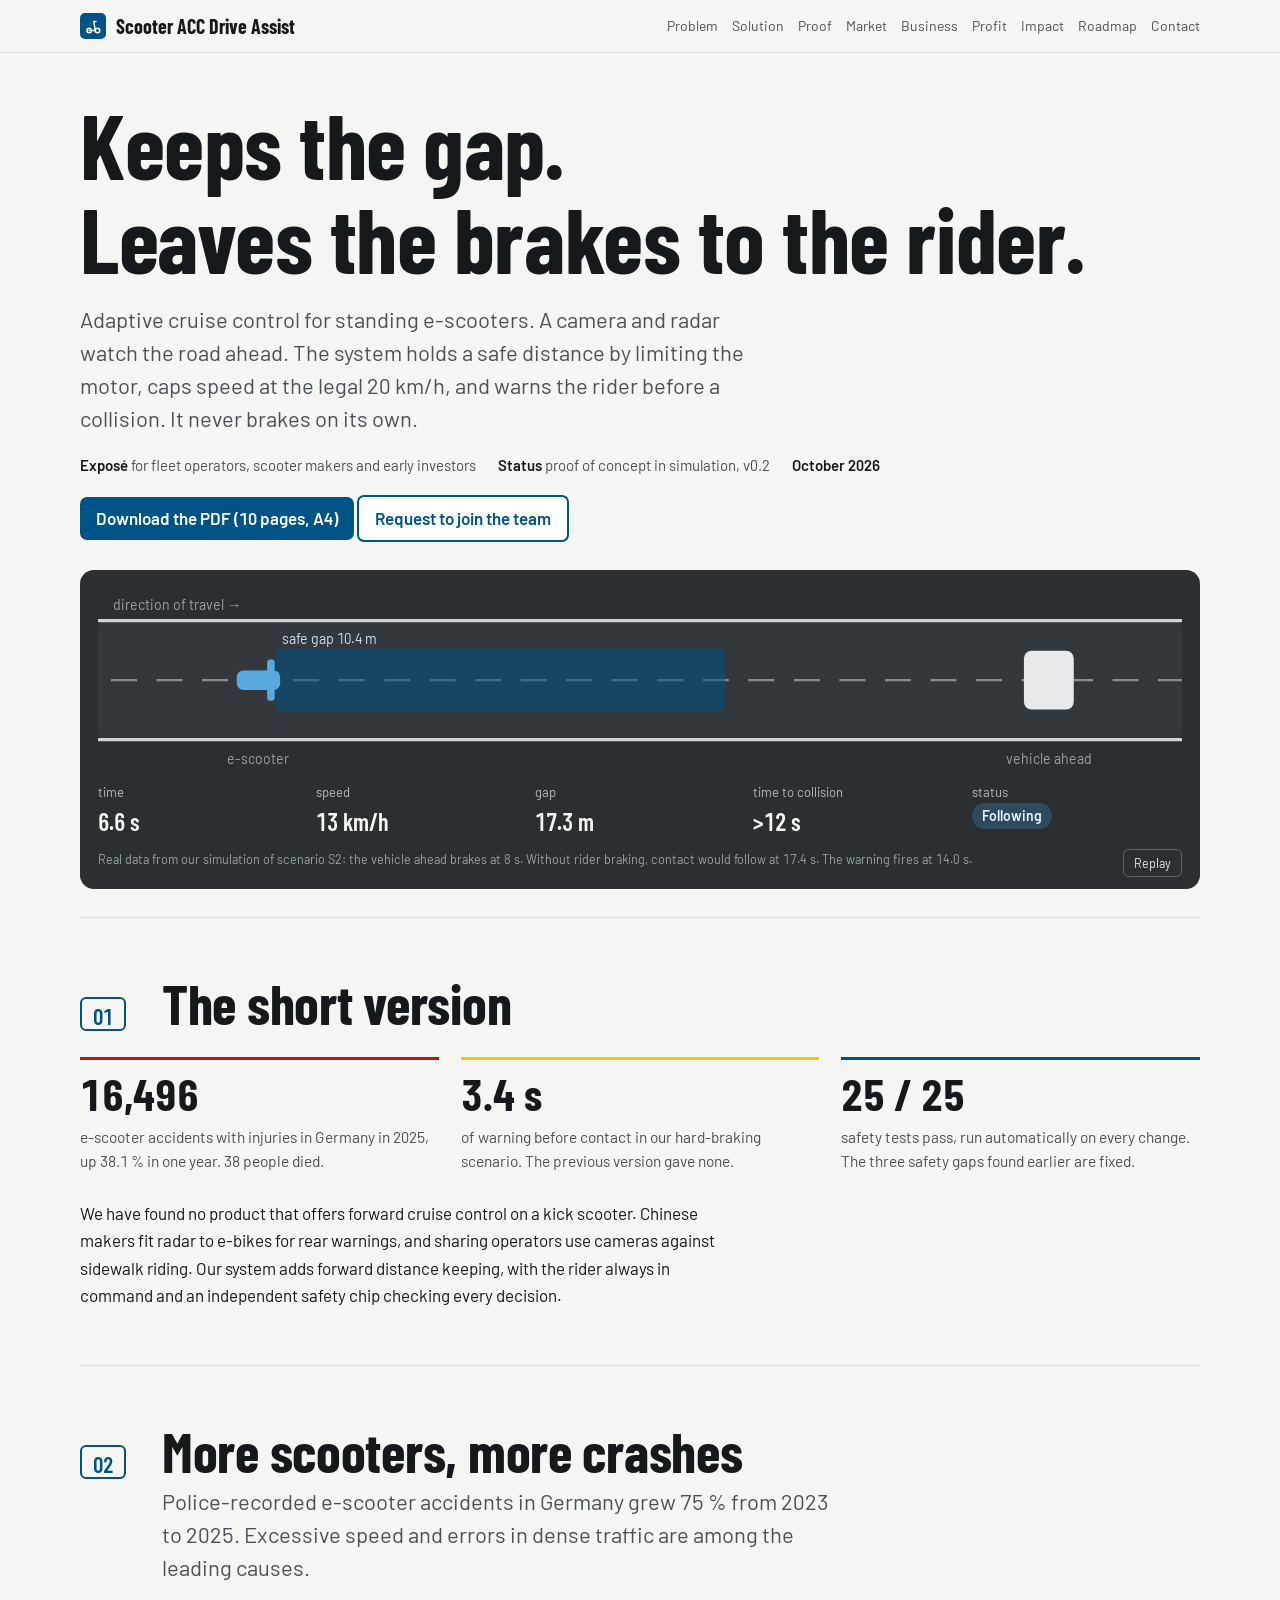
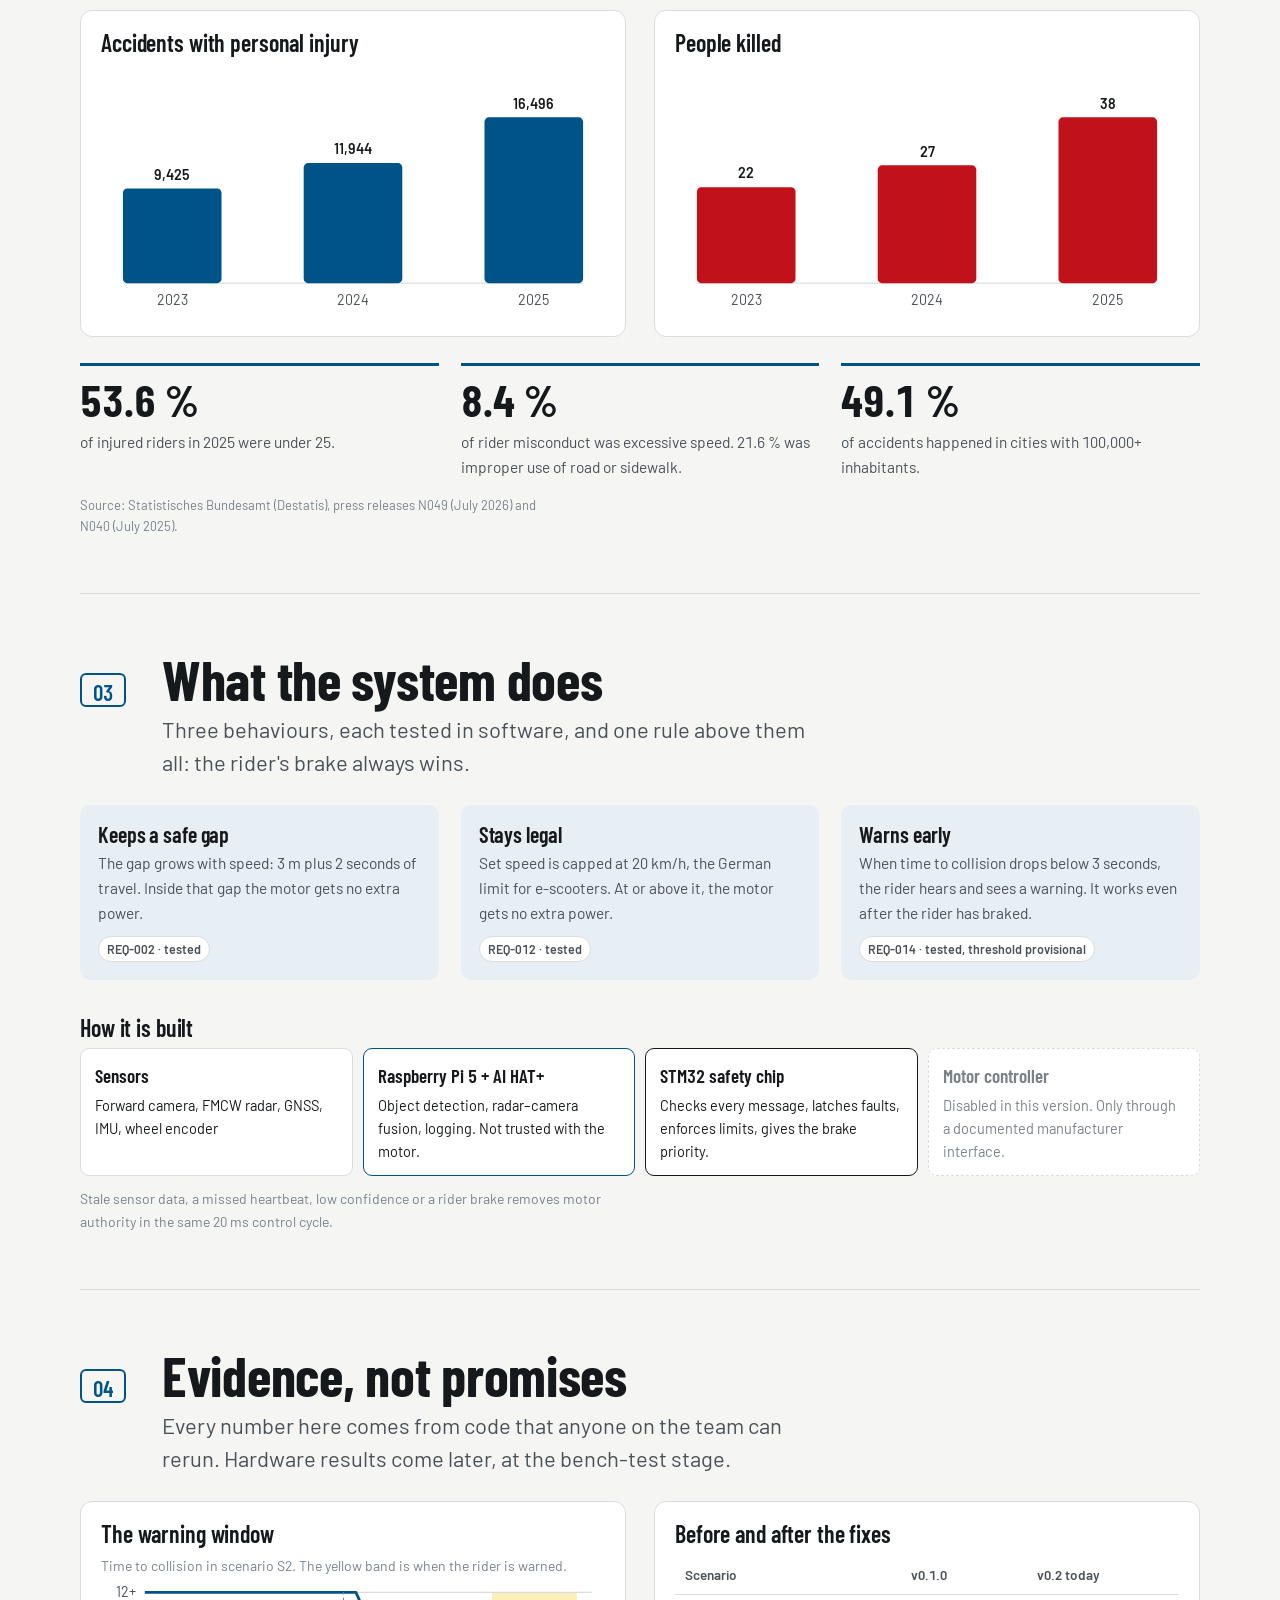
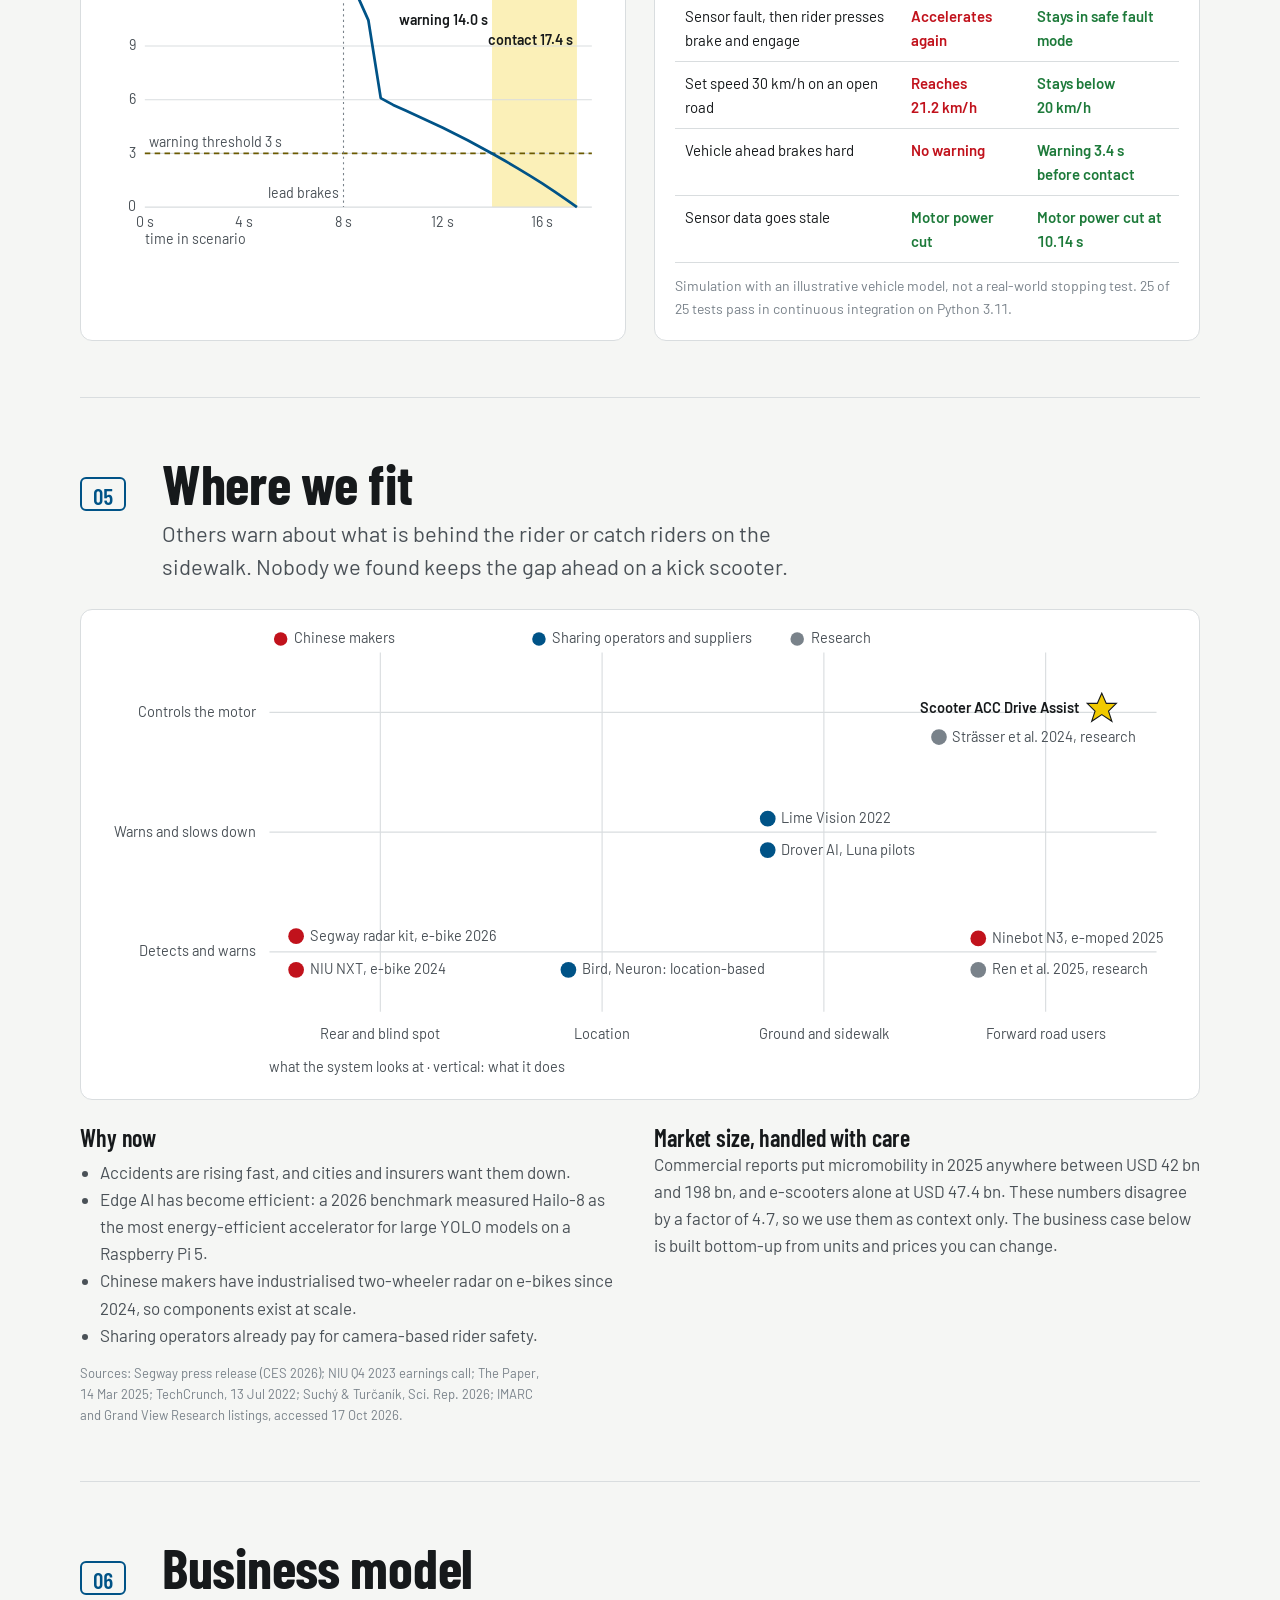
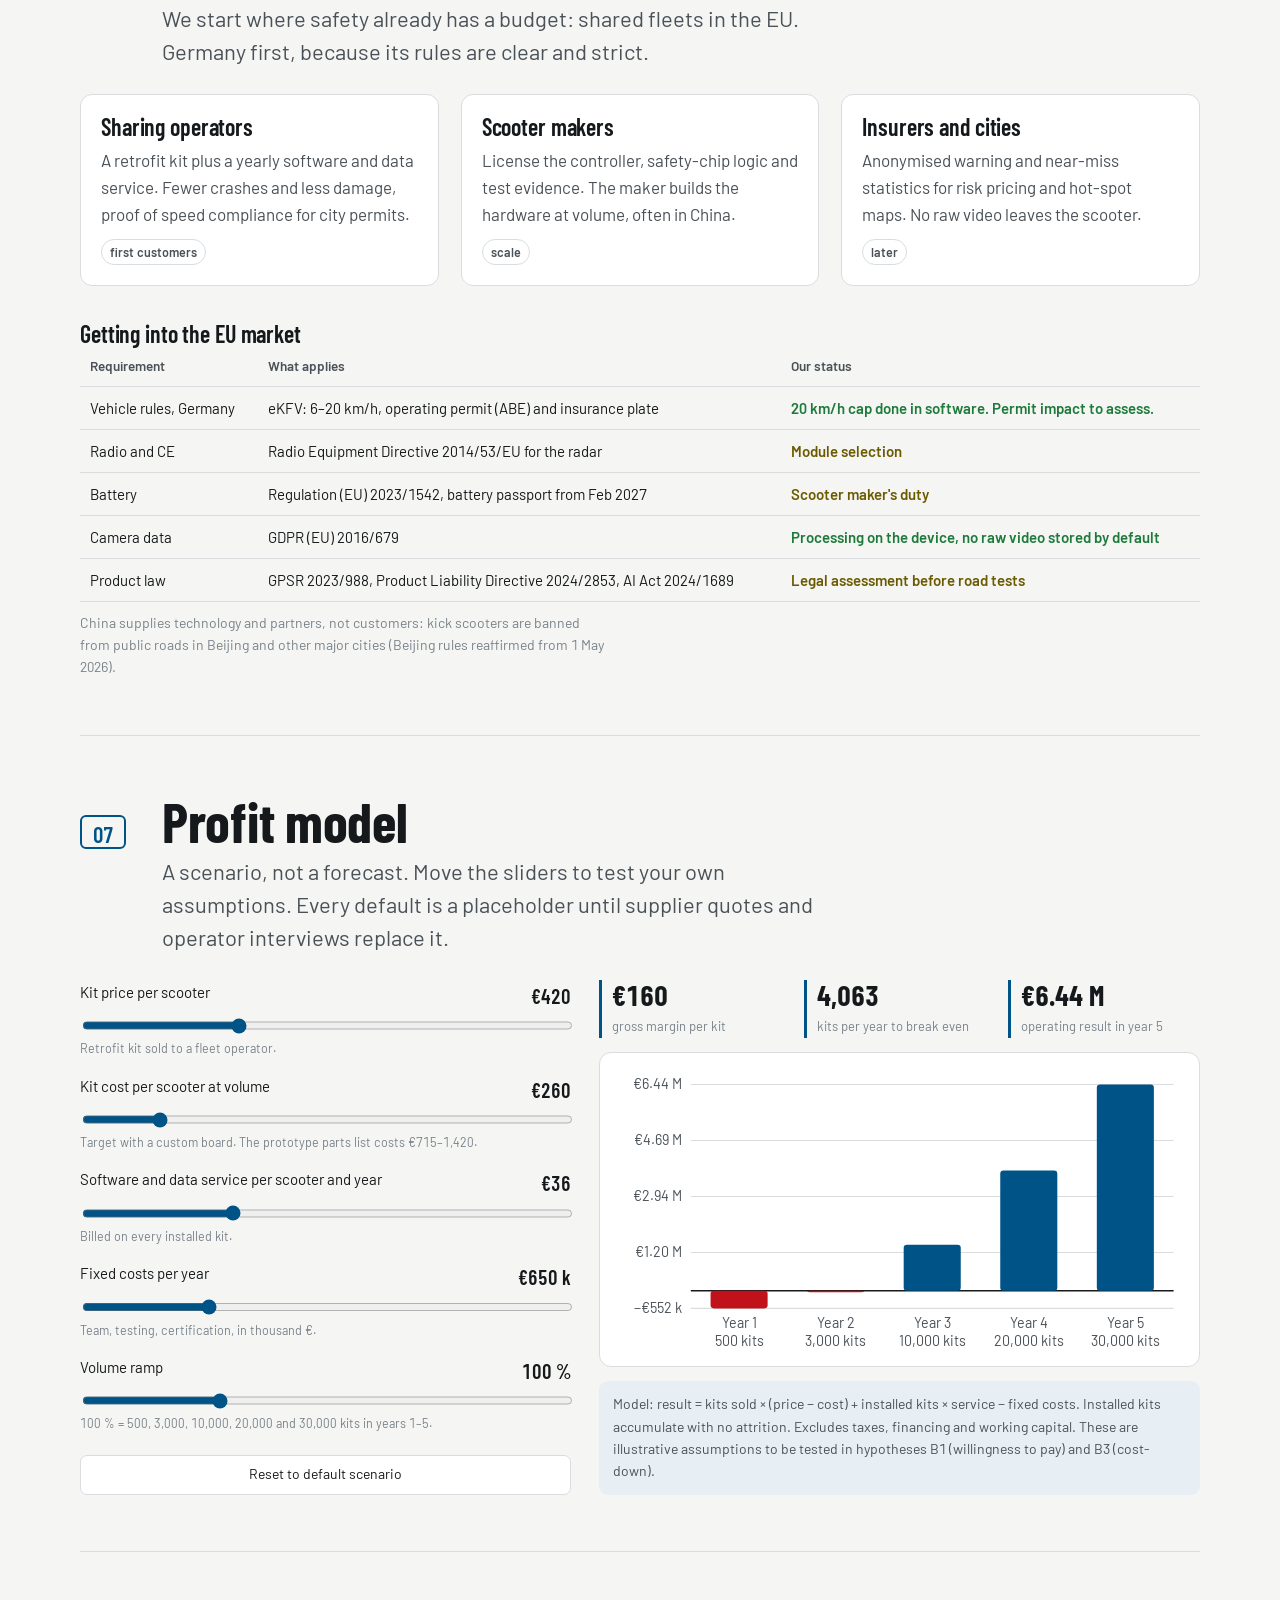
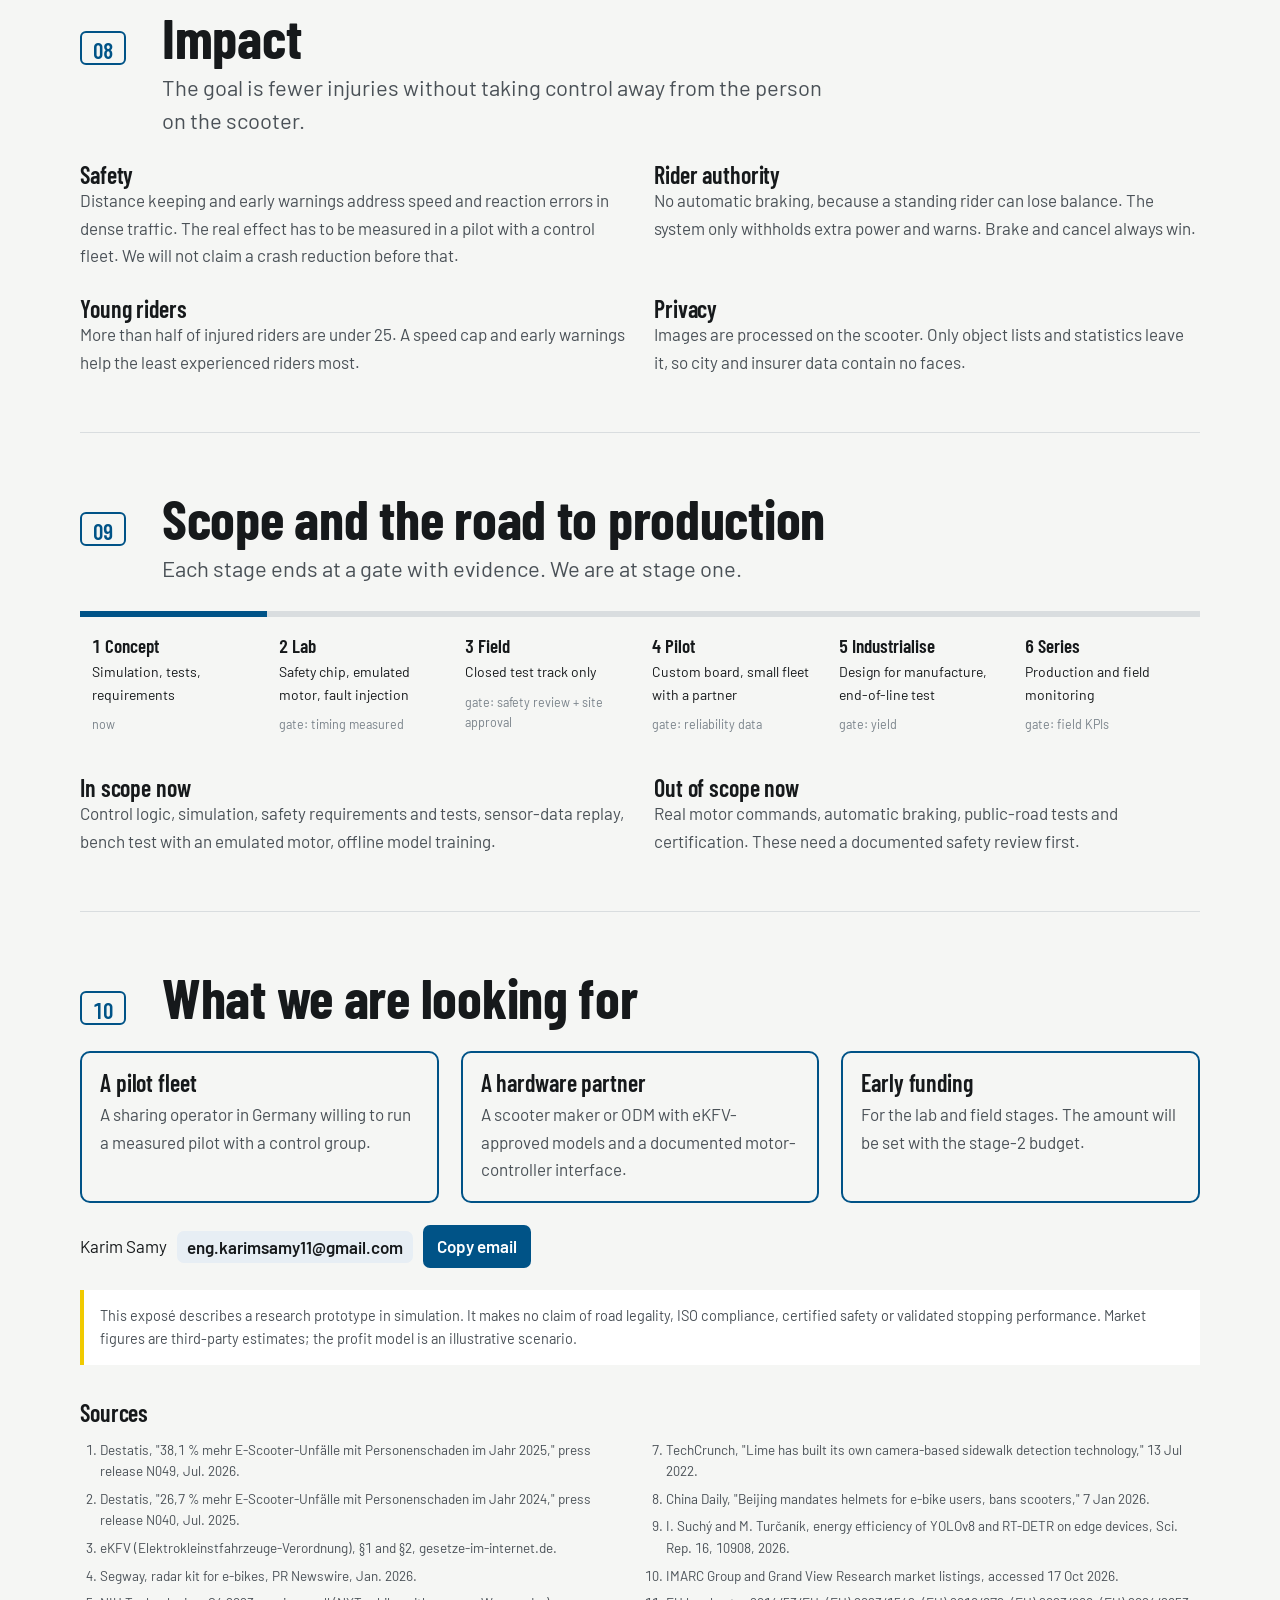
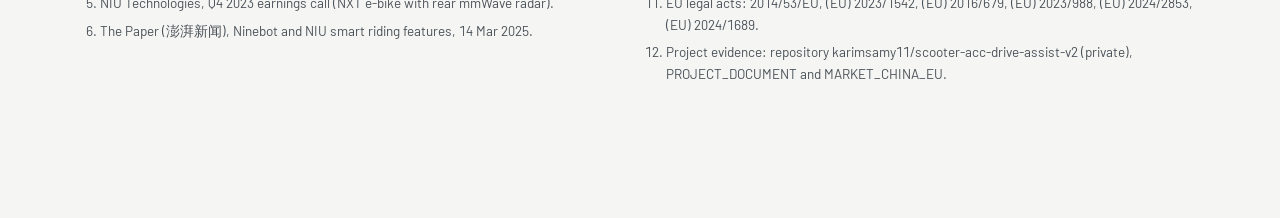
==== commit 7c9efb68: "Add access-request form and owner-approval workflow; Request to join links Co-Authored-By: Claude Op" ====
--- a/index.html
+++ b/index.html
@@ -145,7 +145,7 @@
     <h1>Keeps the gap.<br>Leaves the brakes to the rider.</h1>
     <p class="lead">Adaptive cruise control for standing e-scooters. A camera and radar watch the road ahead. The system holds a safe distance by limiting the motor, caps speed at the legal 20&nbsp;km/h, and warns the rider before a collision. It never brakes on its own.</p>
     <div class="meta"><span><b>Exposé</b> for fleet operators, scooter makers and early investors</span><span><b>Status</b> proof of concept in simulation, v0.2</span><span><b>October 2026</b></span></div>
-    <div><a class="pdfbtn" href="Scooter_ACC_Expose.pdf">Download the PDF (10 pages, A4)</a></div>
+    <div><a class="pdfbtn" href="Scooter_ACC_Expose.pdf">Download the PDF (10 pages, A4)</a> <a class="pdfbtn" style="background:var(--surface);color:var(--road-blue);border:2px solid var(--road-blue)" href="https://github.com/karimsamy11/scooter-acc-expose/issues/new?template=access-request.yml">Request to join the team</a></div>
   </div>
   <figure class="lanebox" style="margin:0" aria-label="Animated top view of an e-scooter following a vehicle that brakes hard">
     <svg id="lane" viewBox="0 0 1000 170" role="img" aria-labelledby="laneTitle"><title id="laneTitle">Top view of a bike lane. The e-scooter keeps a safe-gap zone to the vehicle ahead; when the vehicle brakes hard the zone shrinks and turns yellow as the warning fires.</title></svg>
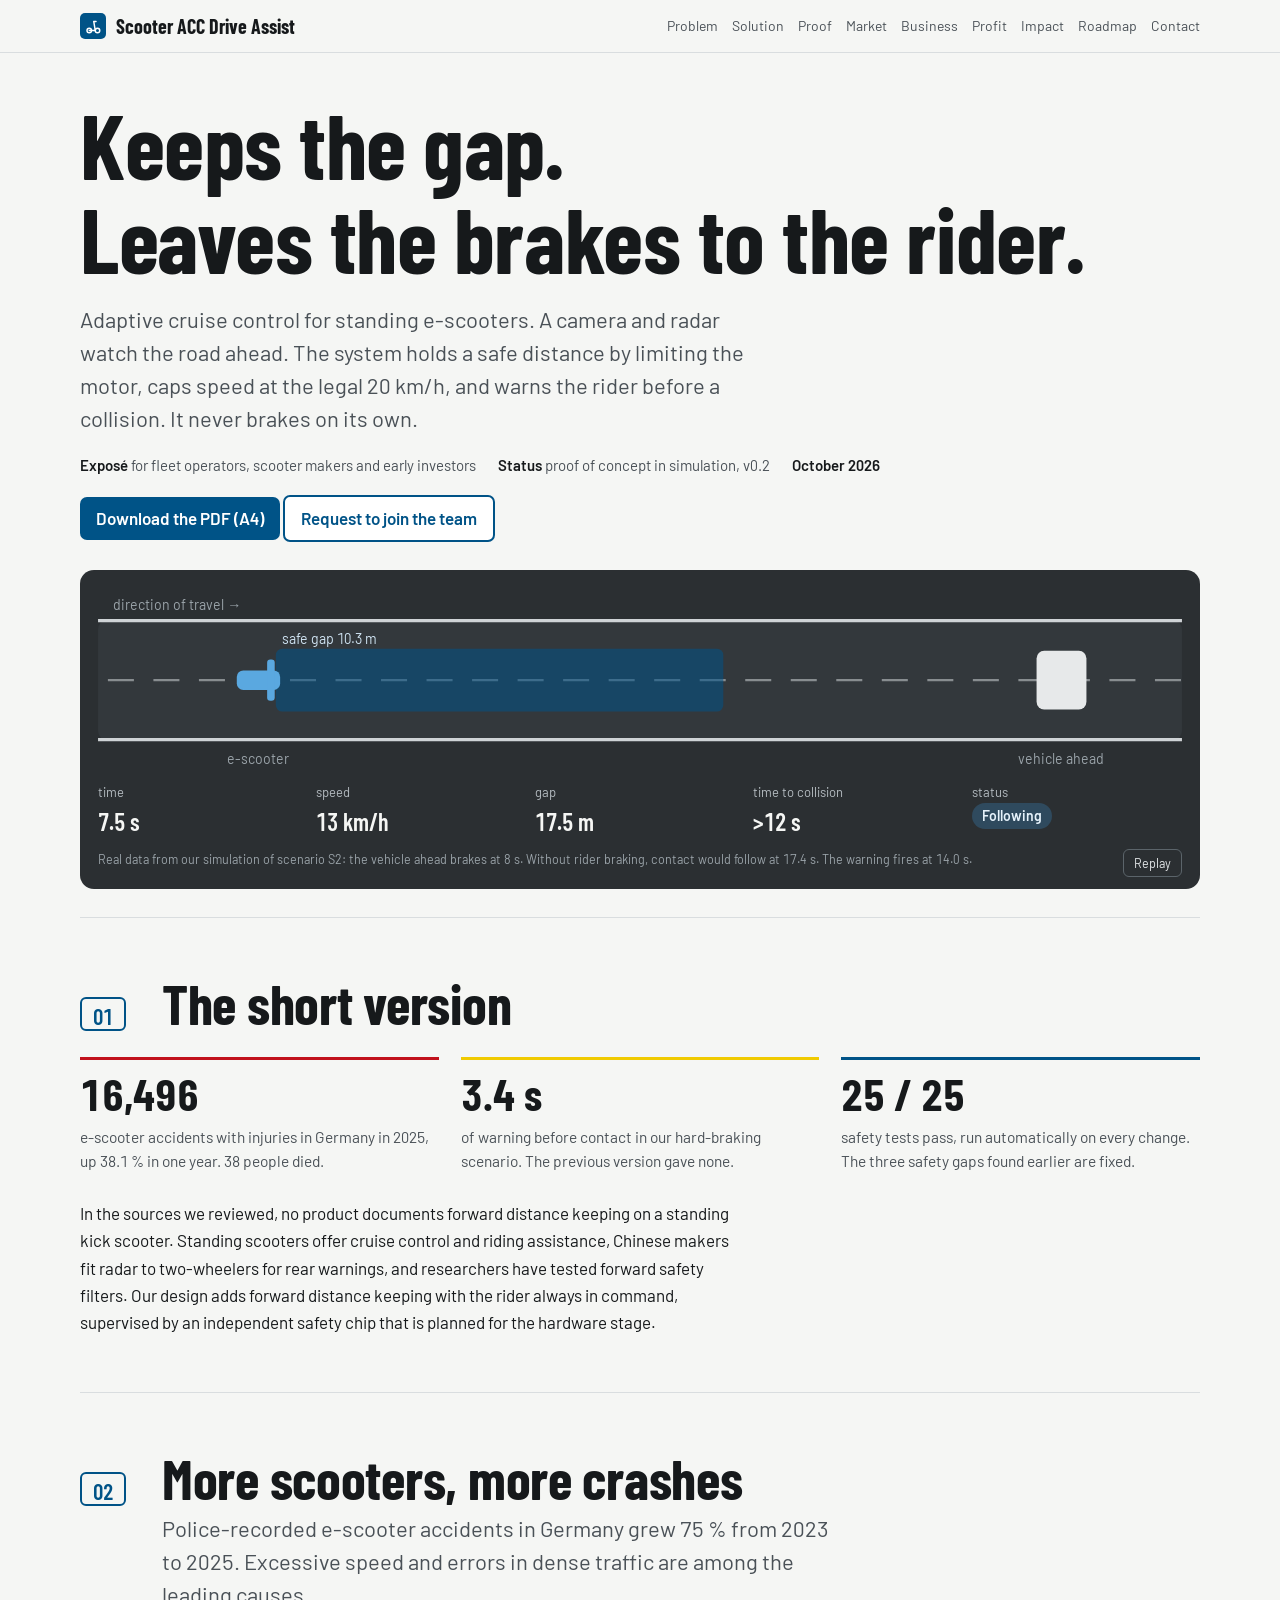
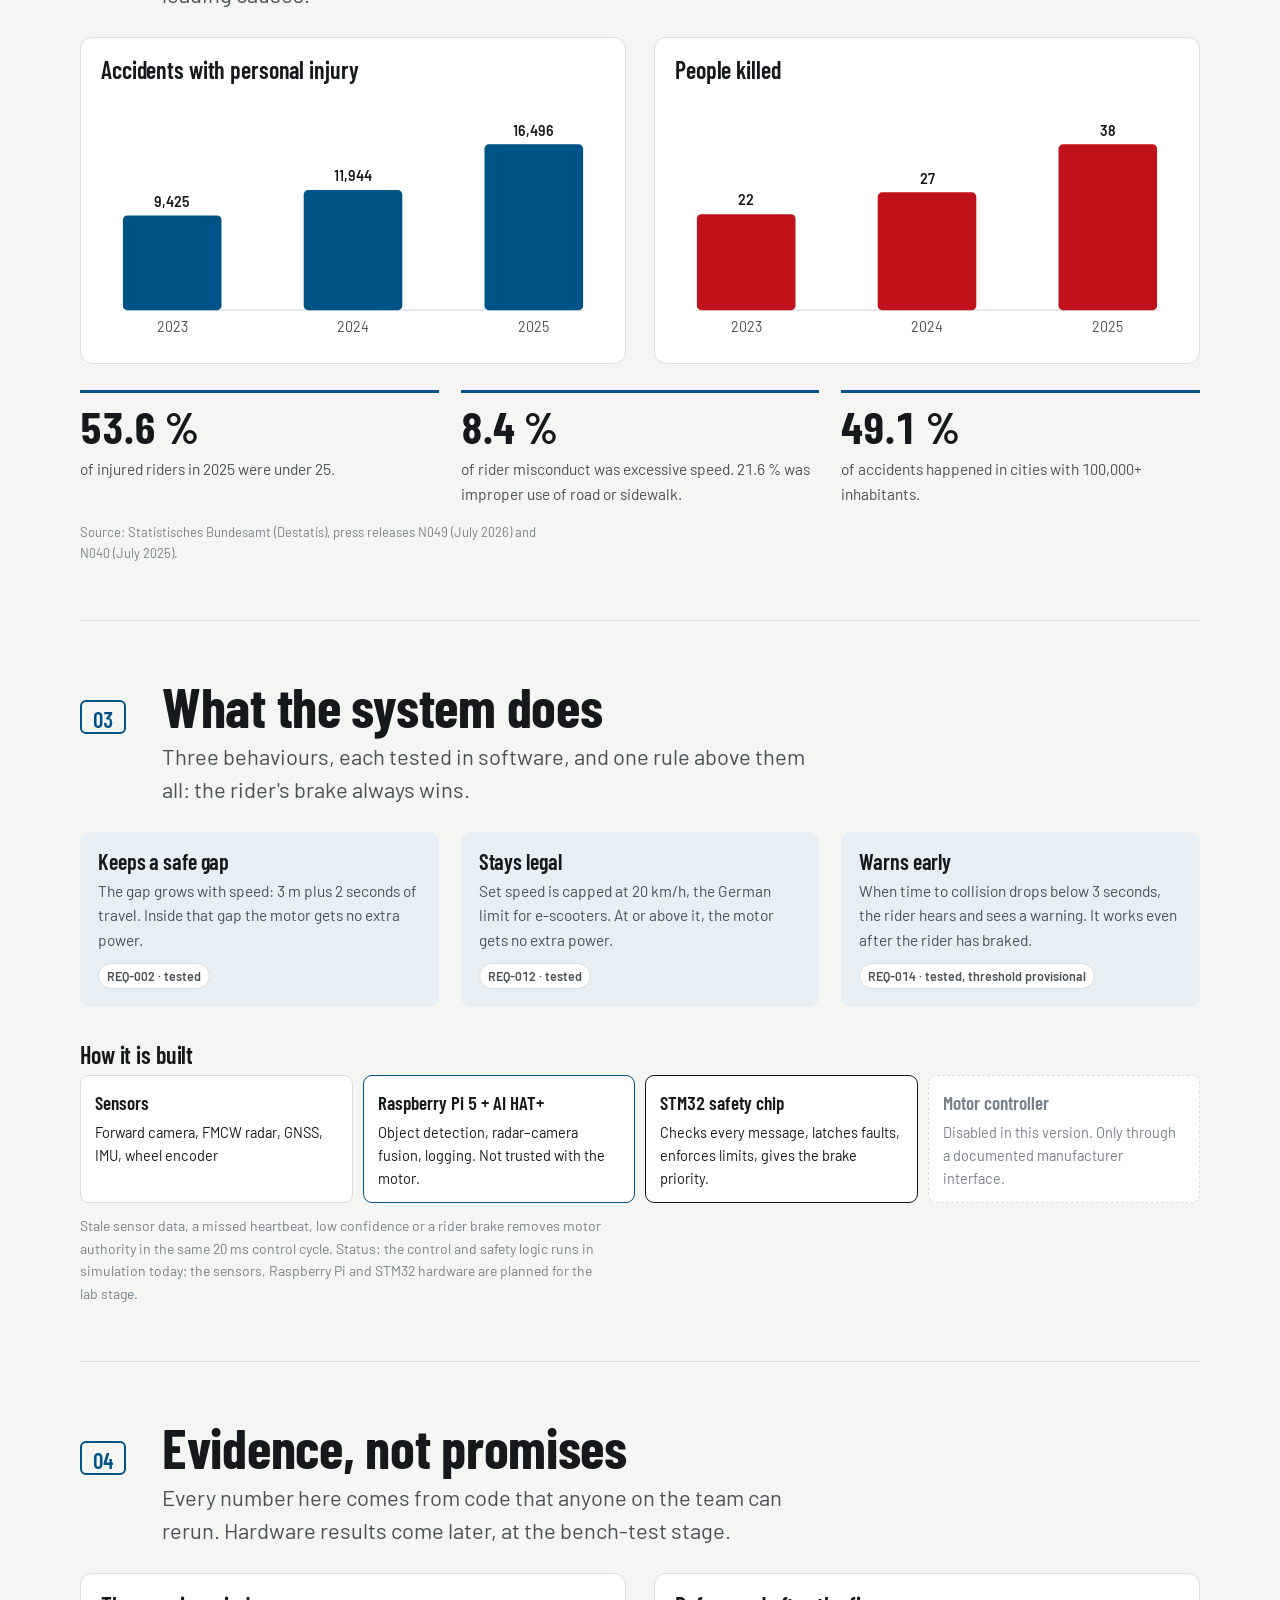
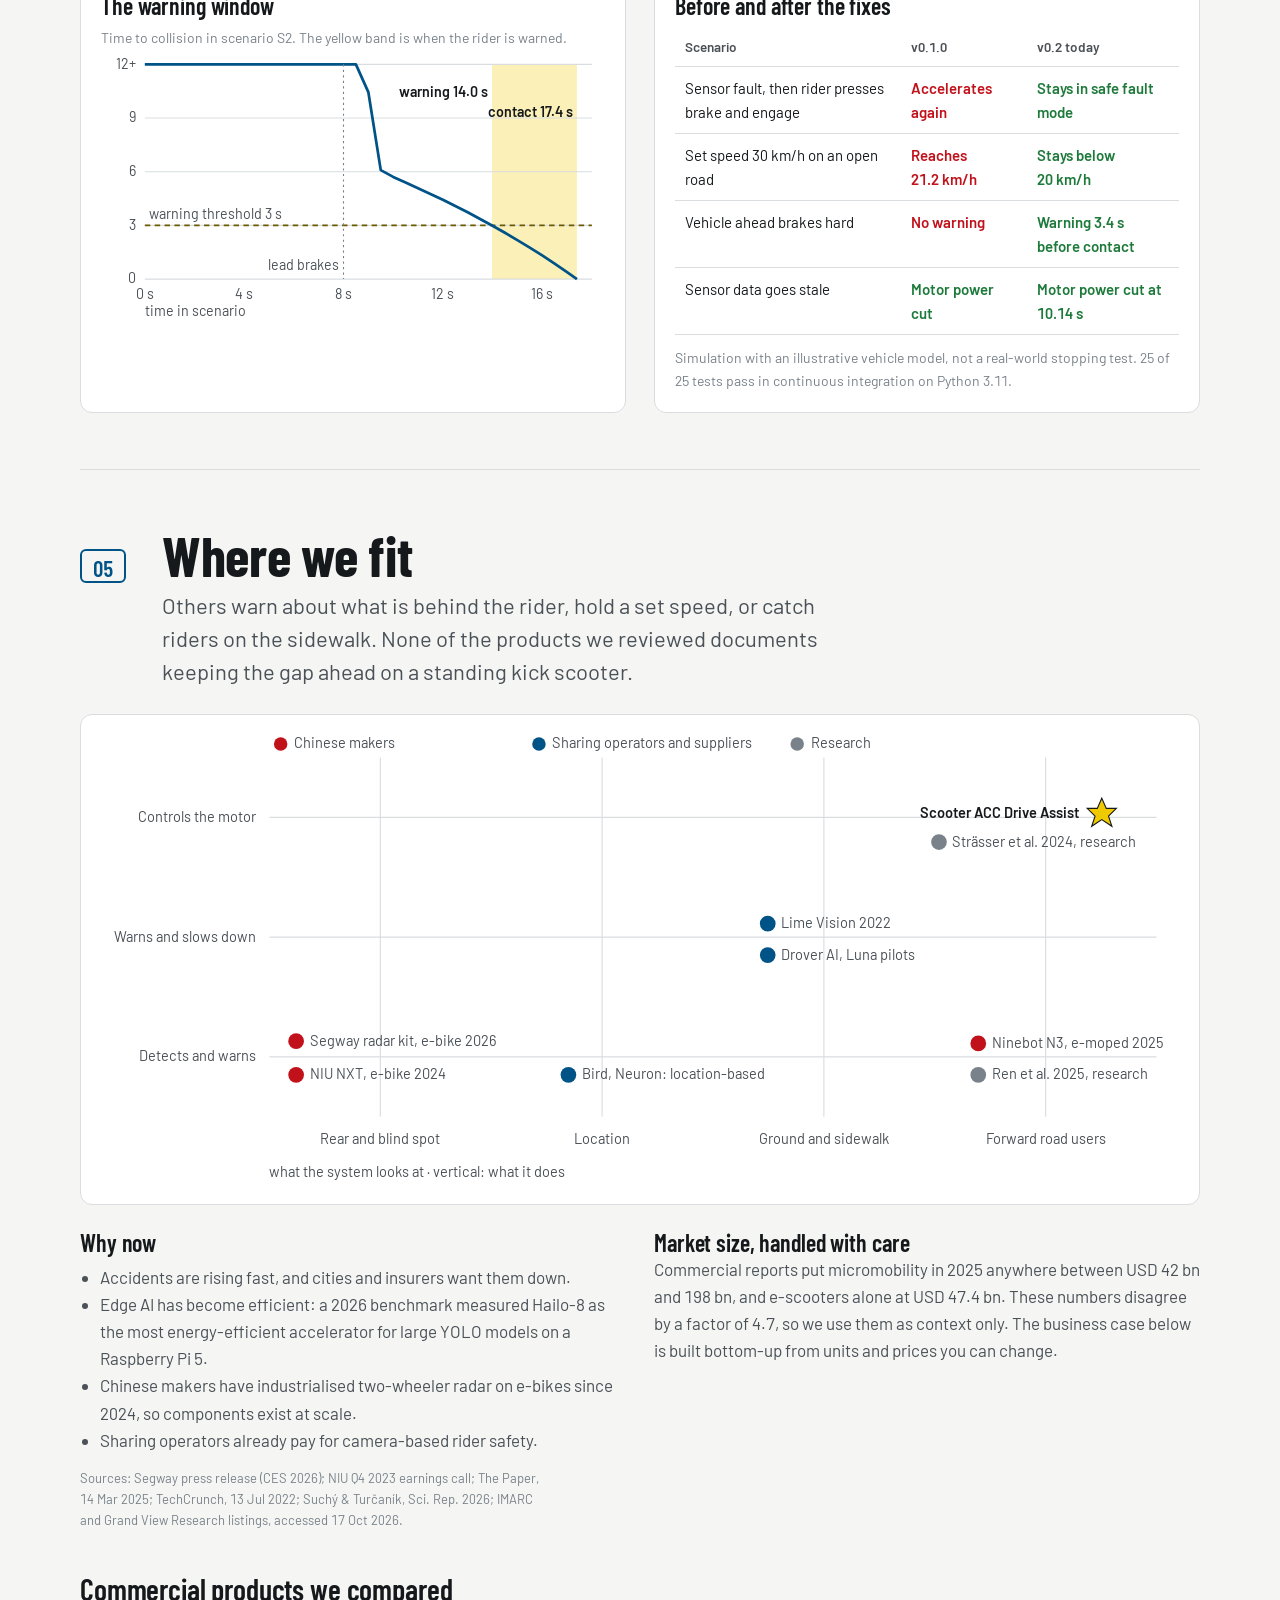
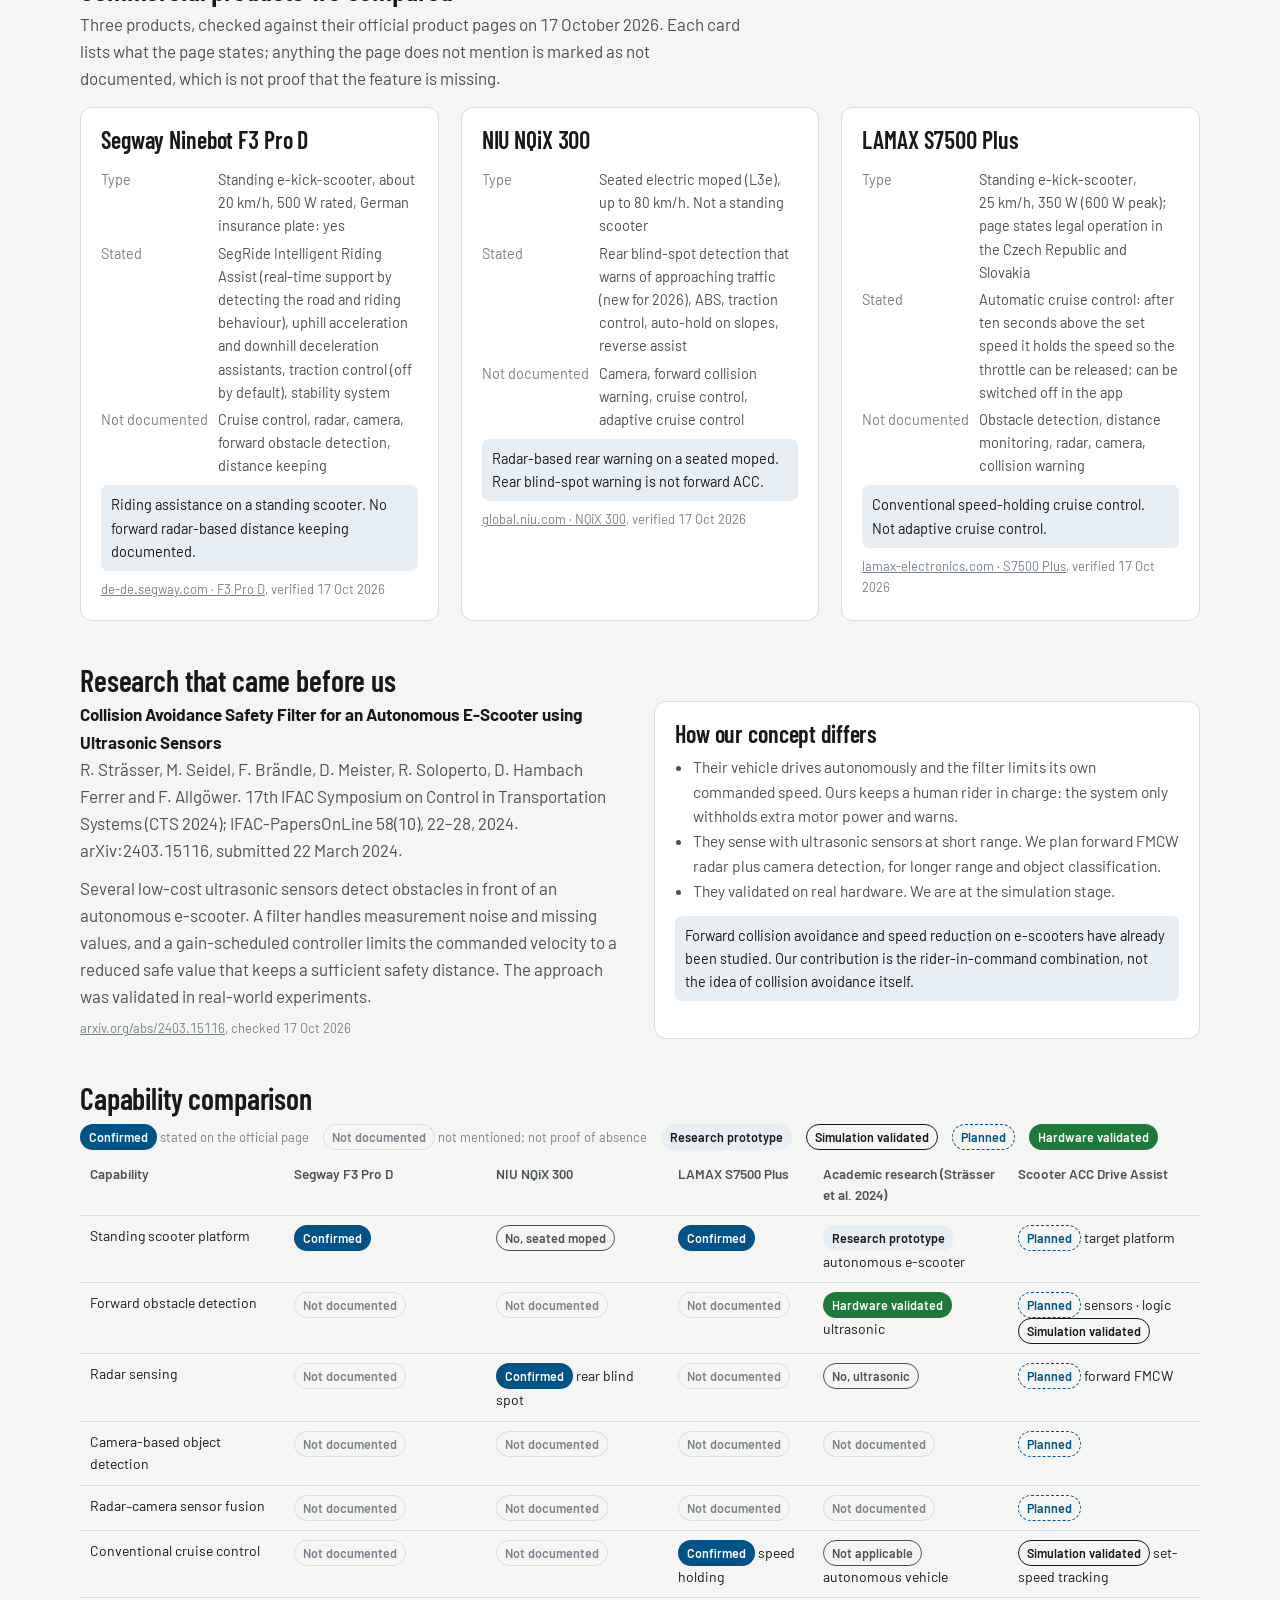
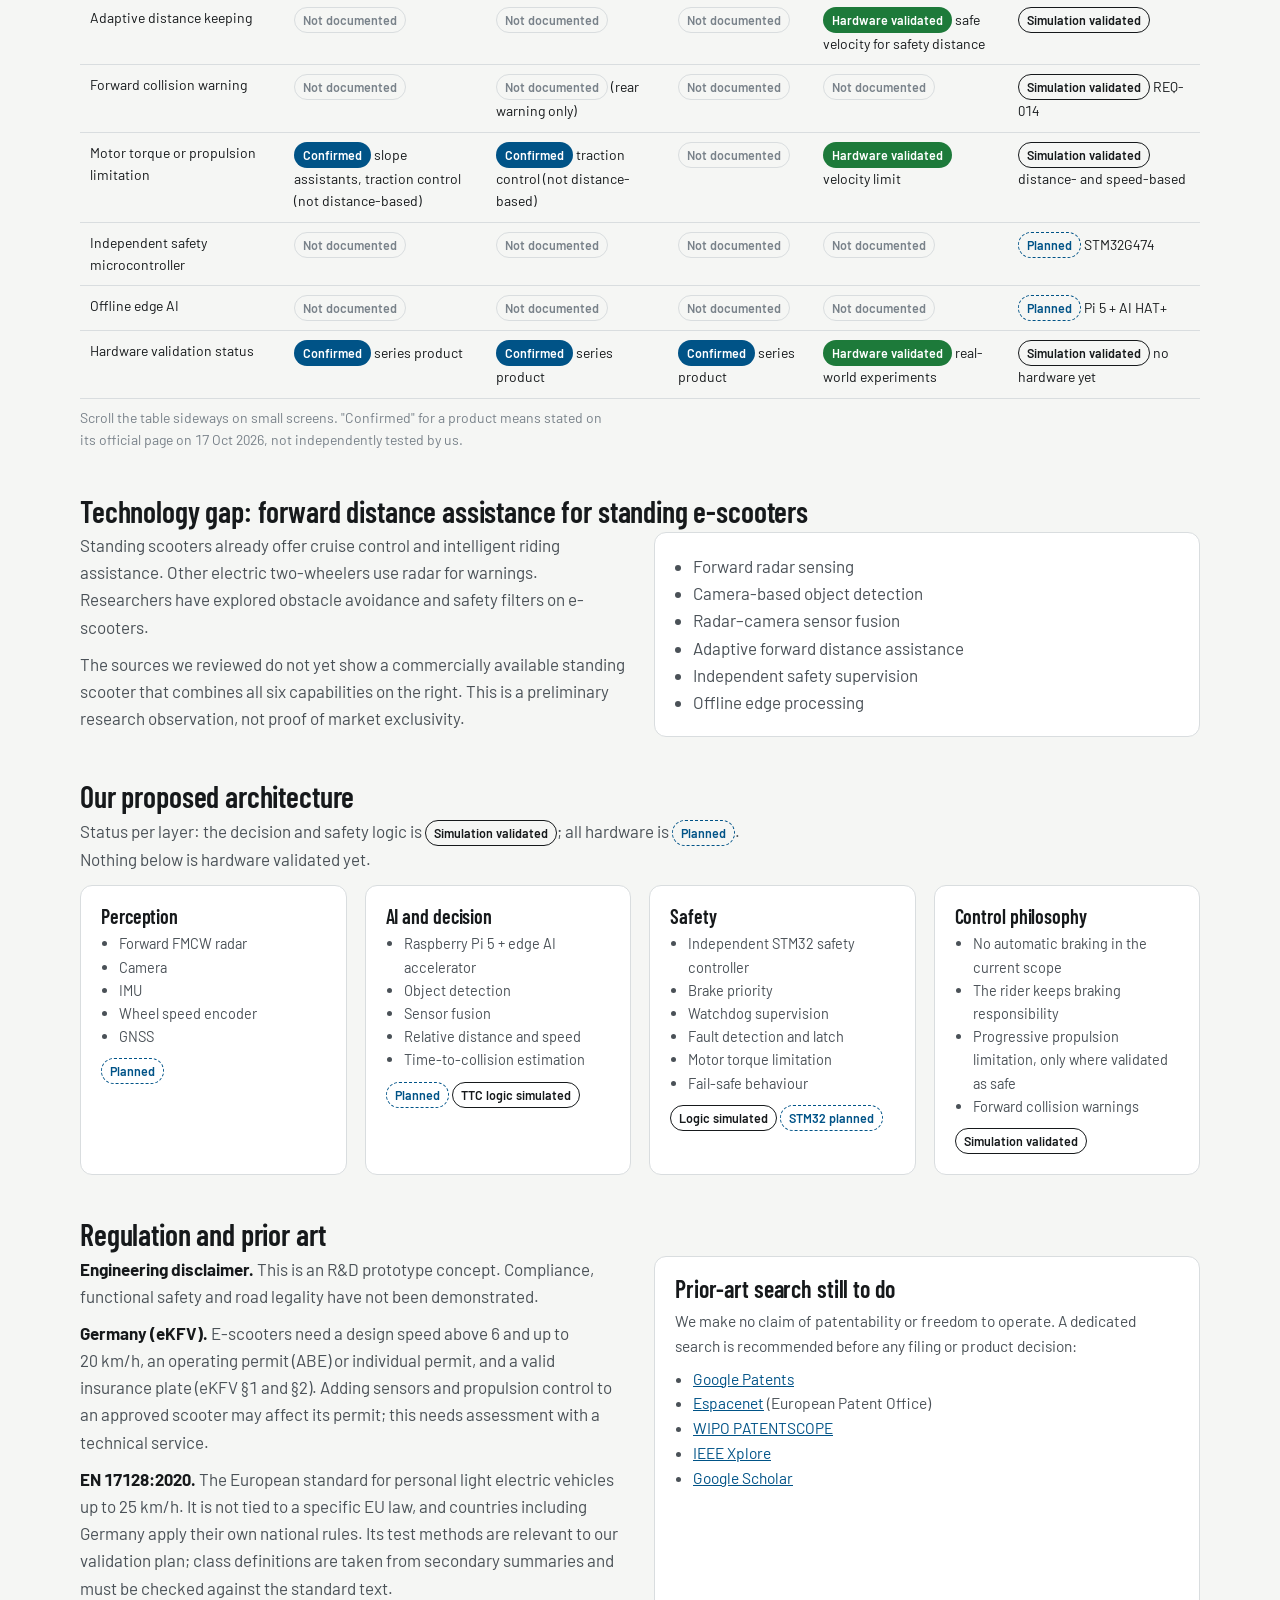
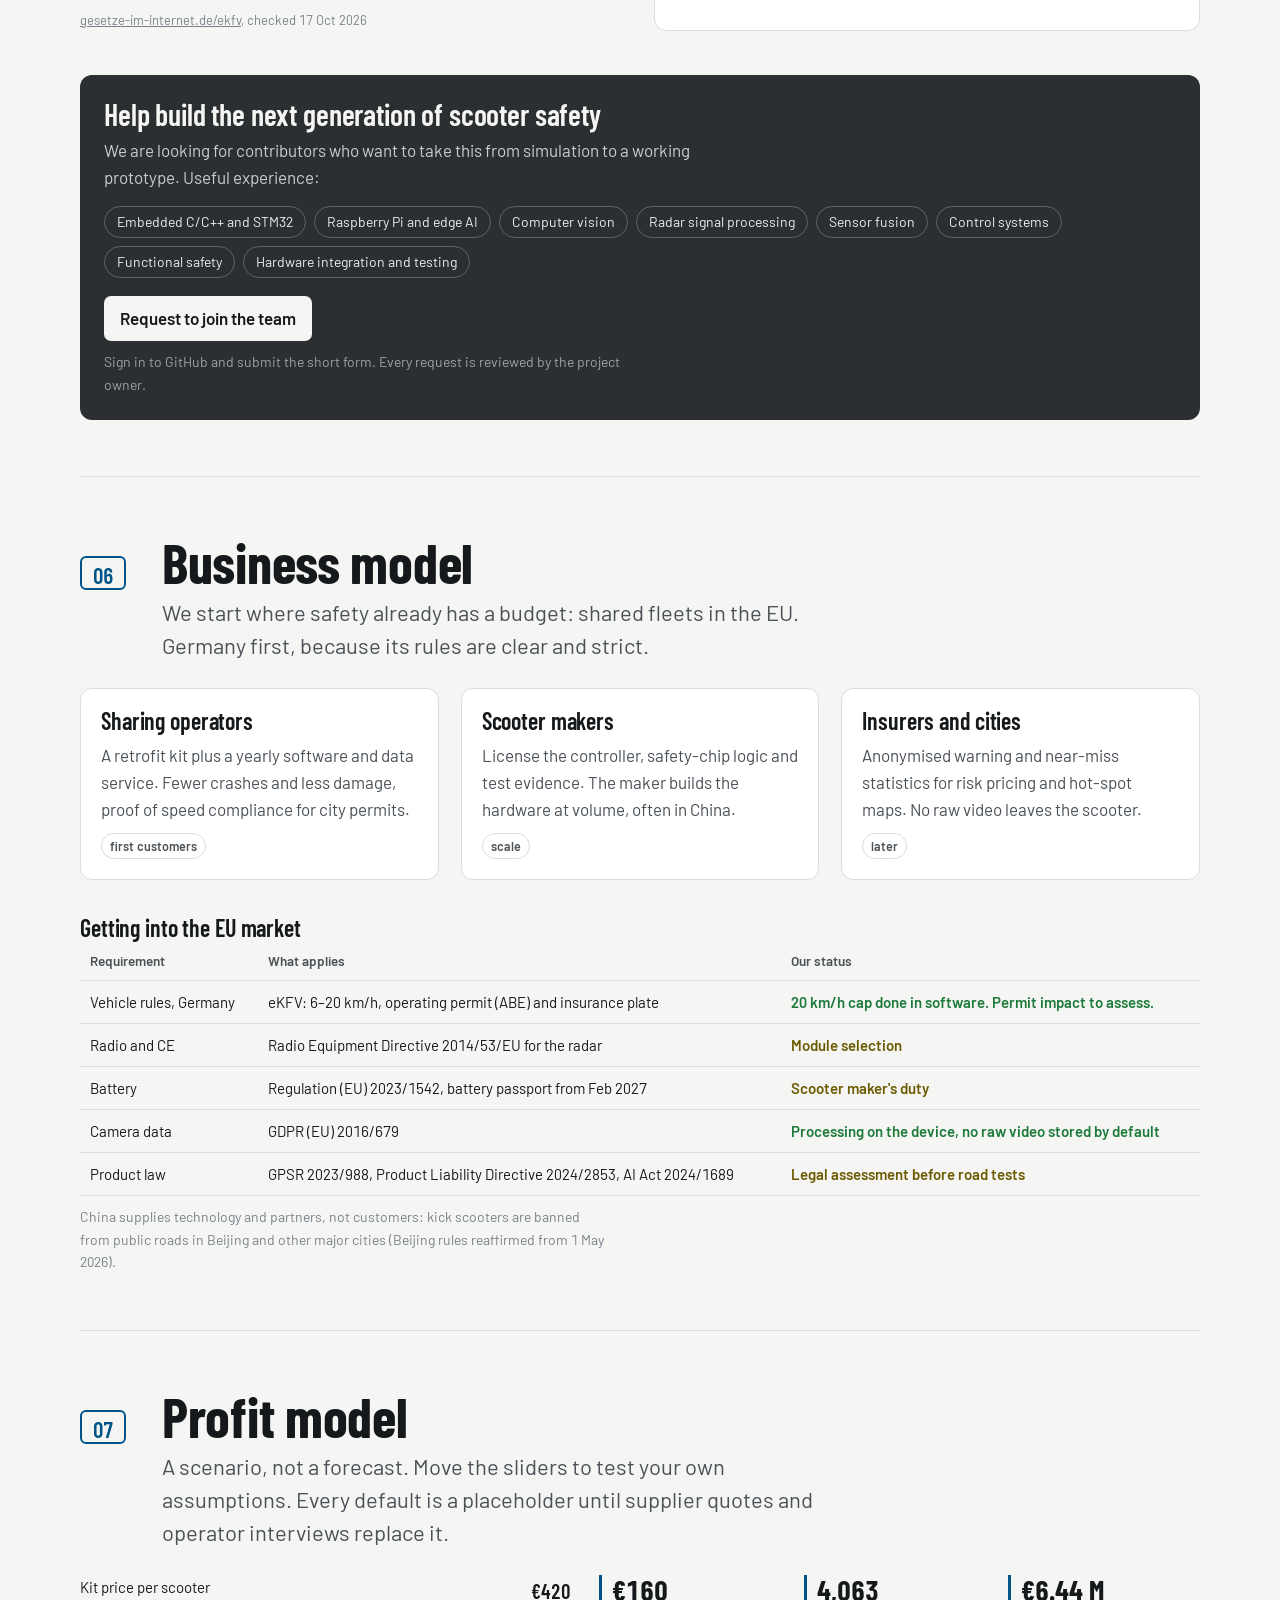
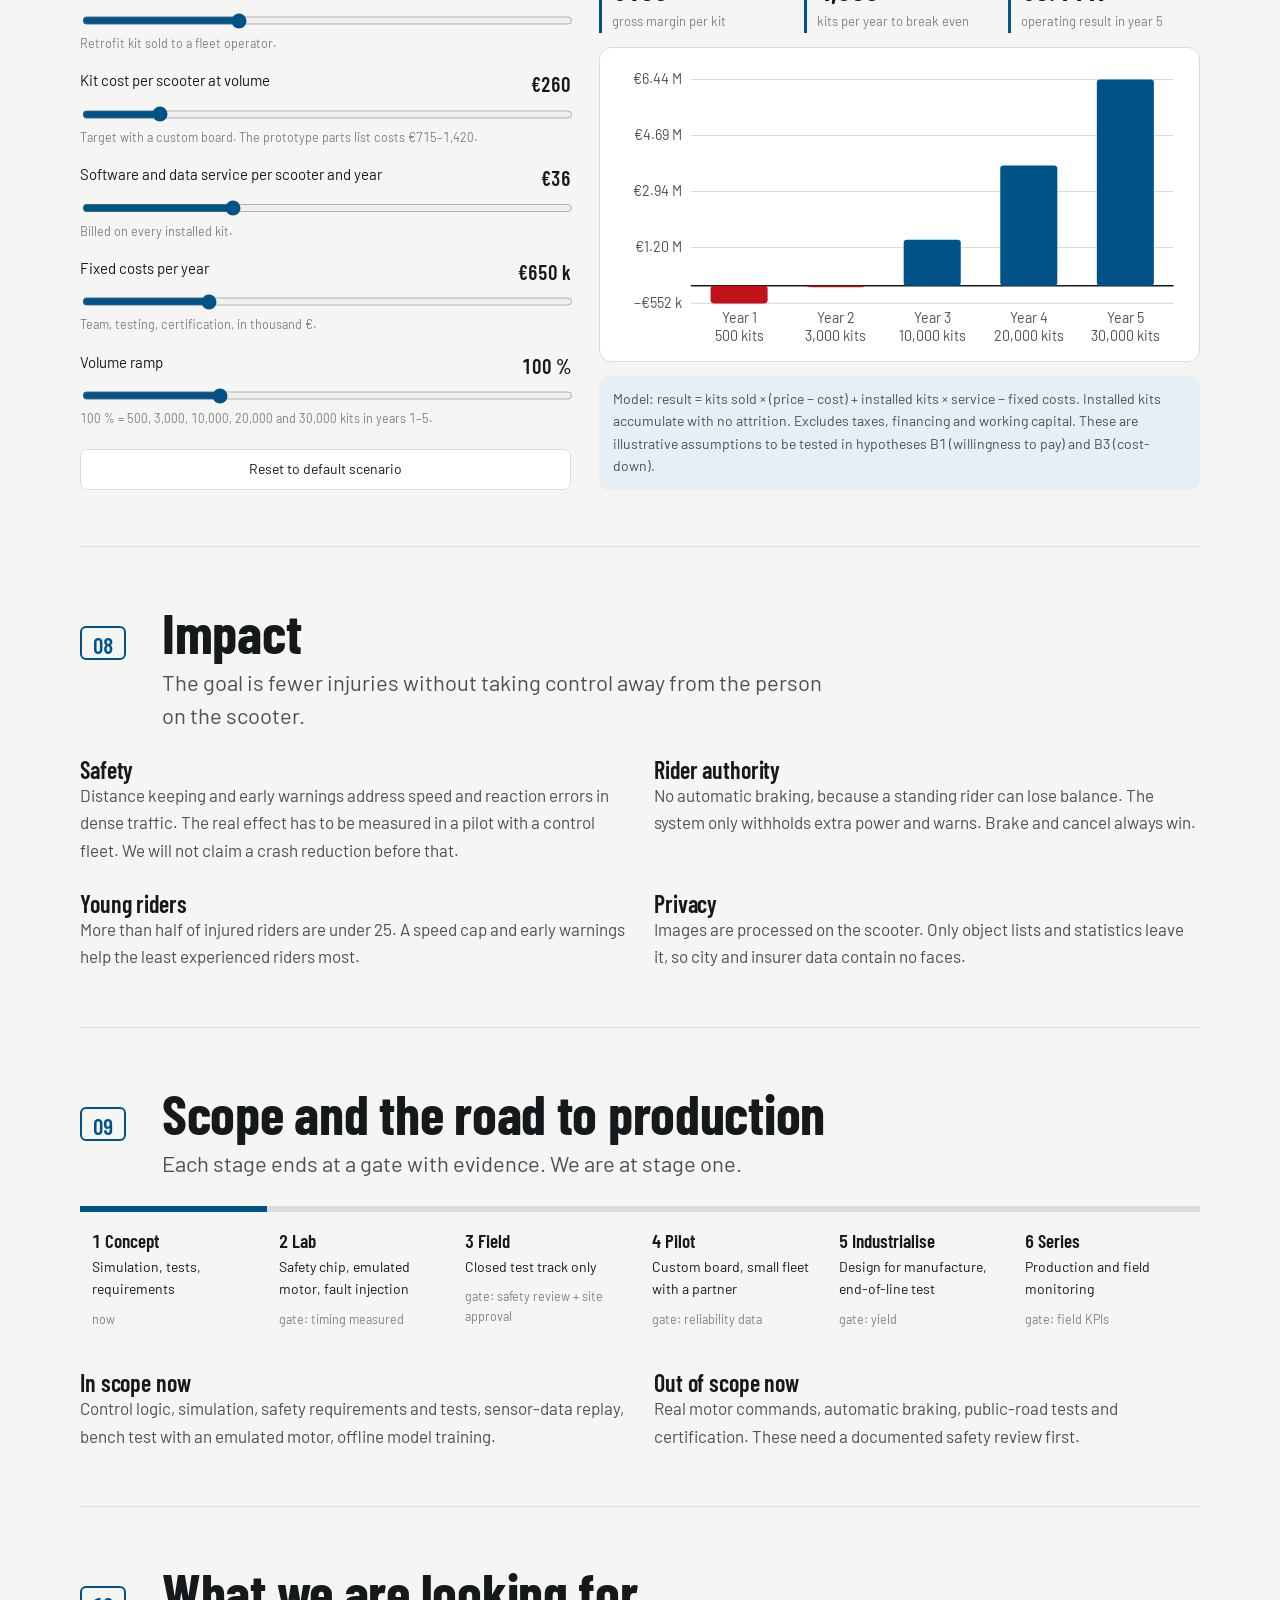
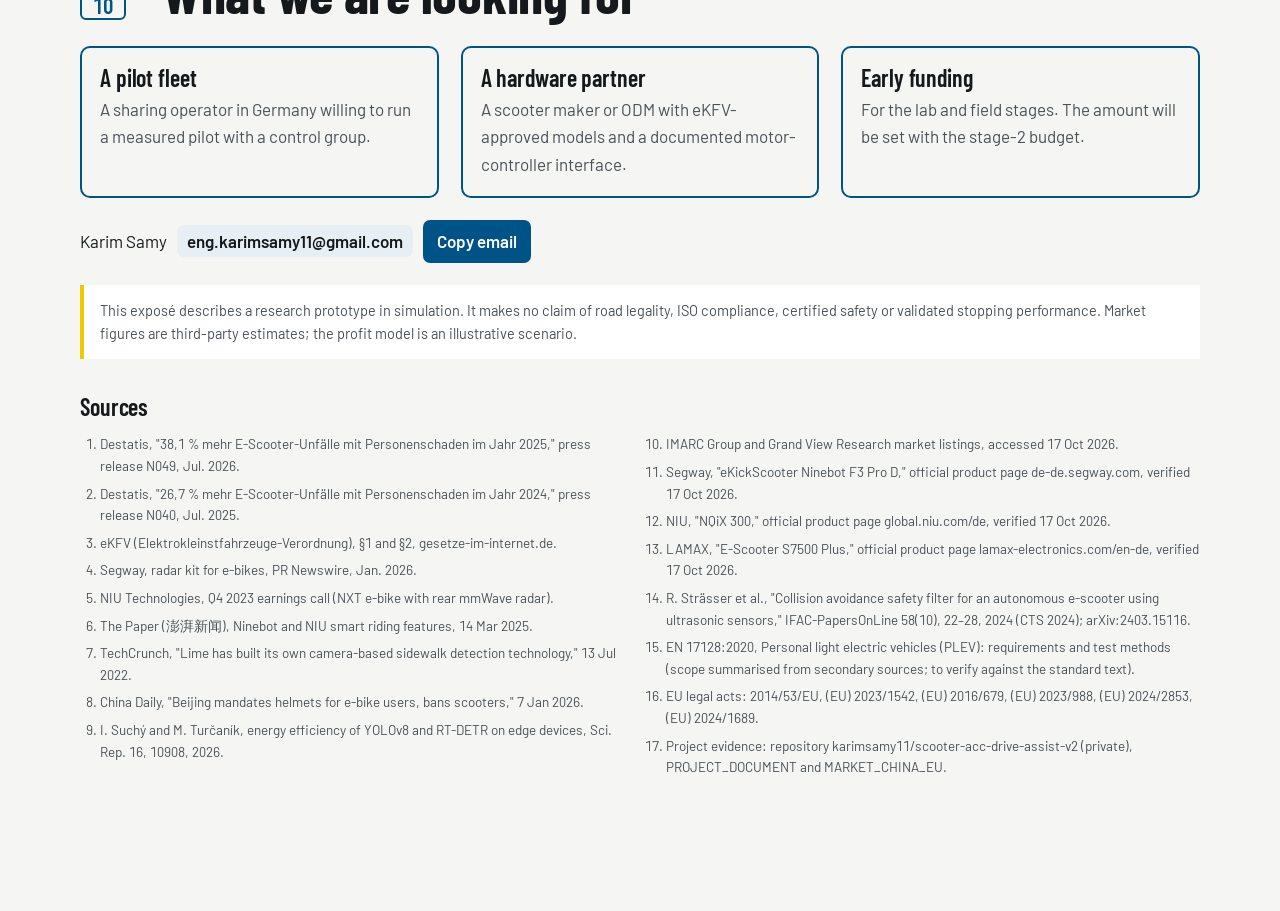
==== commit 5da43748: "Update exposé: market benchmark, research, capability matrix, gap analysis, recruitment; PDF regener" ====
--- a/index.html
+++ b/index.html
@@ -1,5 +1,4 @@
-<!doctype html><html lang="en"><head><meta charset="utf-8"><meta name="viewport" content="width=device-width, initial-scale=1, viewport-fit=cover"><meta name="description" content="Scooter ACC Drive Assist: adaptive cruise control for standing e-scooters. Commercial exposé."><style>:root{color-scheme:light}img{max-width:100%}[hidden]{display:none!important}@page{size:A4;margin:11mm 10mm}@media print{body{font-size:13.5px;padding-inline:0}.bar{position:static}h1{font-size:54px}h2{font-size:36px}h3{font-size:19px}.lead{font-size:16px}section{padding-block:26px}.sec-head{grid-template-columns:56px 1fr!important;margin-bottom:14px;break-after:avoid}.sec-head p{grid-column:2!important}h2,h3{break-after:avoid}.grid2{grid-template-columns:1fr 1fr!important}.grid3,.behav,.ask{grid-template-columns:repeat(3,1fr)!important}.model{grid-template-columns:.9fr 1.1fr!important}.road{grid-template-columns:repeat(6,1fr)!important}.readout{grid-template-columns:repeat(5,1fr)!important}.panel,.fact,.behav div,.ask div,.stage,.model,table,.flow,.lanebox{break-inside:avoid}.replay,.copy,.reset,.toc,.pdfbtn{display:none!important}.fact .n{font-size:34px}.hero{padding-block:20px 10px}}.pdfbtn{display:inline-block;background:var(--road-blue);color:#fff;text-decoration:none;font-weight:600;padding:8px 16px;border-radius:7px}</style></head><body>
-<title>Scooter ACC Exposé</title>
+<!doctype html><html lang="en"><head><meta charset="utf-8"><meta name="viewport" content="width=device-width, initial-scale=1, viewport-fit=cover"><meta name="description" content="Scooter ACC Drive Assist: adaptive cruise control for standing e-scooters. Commercial exposé."><style>:root{color-scheme:light}img{max-width:100%}[hidden]{display:none!important}@page{size:A4;margin:11mm 10mm}@media print{body{font-size:13.5px;padding-inline:0}.bar{position:static}h1{font-size:54px}h2{font-size:36px}h3{font-size:19px}.lead{font-size:16px}section{padding-block:26px}.sec-head{grid-template-columns:56px 1fr!important;margin-bottom:14px;break-after:avoid}.sec-head p{grid-column:2!important}h2,h3{break-after:avoid}.grid2{grid-template-columns:1fr 1fr!important}.grid3,.behav,.ask{grid-template-columns:repeat(3,1fr)!important}.bench{grid-template-columns:1fr!important;gap:10px}.bench .panel{padding:12px 14px}.layers{grid-template-columns:repeat(4,1fr)!important}.model{grid-template-columns:.9fr 1.1fr!important}.road{grid-template-columns:repeat(6,1fr)!important}.readout{grid-template-columns:repeat(5,1fr)!important}.tblwrap{overflow:visible!important}.matrix{min-width:0!important;width:100%;table-layout:fixed;font-size:9.5px}.matrix th,.matrix td{padding:5px 4px}.matrix .st{font-size:8.5px;padding:1px 5px;white-space:normal}.matrix th:first-child,.matrix td:first-child{position:static;min-width:0;width:17%;hyphens:auto}.panel,.fact,.behav div,.ask div,.stage,.model,table,.flow,.lanebox,.recruit{break-inside:avoid}.replay,.copy,.reset,.toc,.pdfbtn{display:none!important}.fact .n{font-size:34px}.hero{padding-block:20px 10px}}.pdfbtn{display:inline-block;background:var(--road-blue);color:#fff;text-decoration:none;font-weight:600;padding:8px 16px;border-radius:7px}</style></head><body><title>Scooter ACC Exposé</title>
 <link rel="preconnect" href="https://fonts.googleapis.com">
 <link rel="preconnect" href="https://fonts.gstatic.com" crossorigin>
 <link rel="stylesheet" href="https://fonts.googleapis.com/css2?family=Barlow+Condensed:wght@500;600;700&family=Barlow:ital,wght@0,400;0,500;0,600;1,400&display=swap">
@@ -129,6 +128,37 @@
 .copy{background:var(--road-blue);color:#fff;border:0;border-radius:7px;padding:8px 14px;font:inherit;font-weight:600;cursor:pointer}
 .refs{columns:2 340px;column-gap:32px;font-size:13.5px;color:var(--ink-2);padding-left:20px}
 .refs li{break-inside:avoid;margin-bottom:6px}
+/* market benchmark */
+.subhead{margin:44px 0 6px;font-size:30px}
+.bench{display:grid;grid-template-columns:repeat(3,minmax(0,1fr));gap:22px;margin-top:14px}
+@media (max-width:860px){.bench{grid-template-columns:1fr}}
+.bench .panel{display:flex;flex-direction:column;gap:8px}
+.bench dl{margin:0;display:grid;grid-template-columns:auto 1fr;gap:4px 10px;font-size:14.5px}
+.bench dt{color:var(--muted)} .bench dd{margin:0;color:var(--ink-2)}
+.verdict{font-size:14.5px;padding:8px 10px;border-radius:7px;background:var(--chip);color:var(--ink)}
+.matrix th:first-child,.matrix td:first-child{position:sticky;left:0;background:var(--bg);z-index:1;min-width:190px}
+.matrix{min-width:860px;font-size:14px}
+.matrix td{white-space:normal}
+.st{display:inline-block;font-size:12.5px;font-weight:600;padding:2px 8px;border-radius:99px;white-space:nowrap;border:1px solid transparent}
+.st-c{background:var(--road-blue);color:#fff}
+.st-nd{background:transparent;color:var(--muted);border-color:var(--rule)}
+.st-r{background:var(--chip);color:var(--ink)}
+.st-p{background:transparent;color:var(--road-blue);border-color:var(--road-blue);border-style:dashed}
+.st-s{background:transparent;color:var(--ink);border-color:var(--ink)}
+.st-h{background:var(--ok);color:#fff}
+.st-no{background:transparent;color:var(--ink-2);border-color:var(--ink-2)}
+.legend-st{display:flex;flex-wrap:wrap;gap:8px 14px;margin:10px 0 4px;font-size:13px;color:var(--muted)}
+.layers{display:grid;grid-template-columns:repeat(4,minmax(0,1fr));gap:18px;margin-top:12px}
+@media (max-width:860px){.layers{grid-template-columns:1fr 1fr}}
+@media (max-width:520px){.layers{grid-template-columns:1fr}}
+.layers .panel h3{font-size:20px;margin-bottom:6px}
+.layers ul{margin:0;padding-left:18px;font-size:14.5px;color:var(--ink-2)}
+.recruit{margin-top:44px;padding:24px;border-radius:12px;background:var(--lane);color:#ECEEEF}
+.recruit h3{font-size:30px;color:#F5F6F4;margin-bottom:8px}
+.recruit p{color:#C9CDD0}
+.skills{display:flex;flex-wrap:wrap;gap:8px;margin:14px 0 18px}
+.skills span{border:1px solid #5b646a;border-radius:99px;padding:4px 12px;font-size:14px;color:#ECEEEF}
+.joinbtn{display:inline-block;background:#F5F6F4;color:#16191B;text-decoration:none;font-weight:600;padding:9px 16px;border-radius:7px}
 .disclaimer{margin-top:22px;padding:14px 16px;border-left:4px solid var(--warn);background:var(--surface);font-size:14.5px;color:var(--ink-2)}
 @media (prefers-reduced-motion: reduce){*{animation:none!important;transition:none!important}}
 </style>
@@ -145,7 +175,7 @@
     <h1>Keeps the gap.<br>Leaves the brakes to the rider.</h1>
     <p class="lead">Adaptive cruise control for standing e-scooters. A camera and radar watch the road ahead. The system holds a safe distance by limiting the motor, caps speed at the legal 20&nbsp;km/h, and warns the rider before a collision. It never brakes on its own.</p>
     <div class="meta"><span><b>Exposé</b> for fleet operators, scooter makers and early investors</span><span><b>Status</b> proof of concept in simulation, v0.2</span><span><b>October 2026</b></span></div>
-    <div><a class="pdfbtn" href="Scooter_ACC_Expose.pdf">Download the PDF (10 pages, A4)</a> <a class="pdfbtn" style="background:var(--surface);color:var(--road-blue);border:2px solid var(--road-blue)" href="https://github.com/karimsamy11/scooter-acc-expose/issues/new?template=access-request.yml">Request to join the team</a></div>
+    <div><a class="pdfbtn" href="Scooter_ACC_Expose.pdf">Download the PDF (A4)</a> <a class="pdfbtn" style="background:var(--surface);color:var(--road-blue);border:2px solid var(--road-blue)" href="https://github.com/karimsamy11/scooter-acc-expose/issues/new?template=access-request.yml">Request to join the team</a></div>
   </div>
   <figure class="lanebox" style="margin:0" aria-label="Animated top view of an e-scooter following a vehicle that brakes hard">
     <svg id="lane" viewBox="0 0 1000 170" role="img" aria-labelledby="laneTitle"><title id="laneTitle">Top view of a bike lane. The e-scooter keeps a safe-gap zone to the vehicle ahead; when the vehicle brakes hard the zone shrinks and turns yellow as the warning fires.</title></svg>
@@ -164,7 +194,7 @@
     <div class="fact warnf"><span class="n">3.4 s</span><p>of warning before contact in our hard-braking scenario. The previous version gave none.</p></div>
     <div class="fact"><span class="n">25 / 25</span><p>safety tests pass, run automatically on every change. The three safety gaps found earlier are fixed.</p></div>
   </div>
-  <p style="margin-top:26px">We have found no product that offers forward cruise control on a kick scooter. Chinese makers fit radar to e-bikes for rear warnings, and sharing operators use cameras against sidewalk riding. Our system adds forward distance keeping, with the rider always in command and an independent safety chip checking every decision.</p>
+  <p style="margin-top:26px">In the sources we reviewed, no product documents forward distance keeping on a standing kick scooter. Standing scooters offer cruise control and riding assistance, Chinese makers fit radar to two-wheelers for rear warnings, and researchers have tested forward safety filters. Our design adds forward distance keeping with the rider always in command, supervised by an independent safety chip that is planned for the hardware stage.</p>
 </section>
 
 <!-- PROBLEM -->
@@ -197,7 +227,7 @@
     <div class="node mcu" role="listitem"><b>STM32 safety chip</b>Checks every message, latches faults, enforces limits, gives the brake priority.</div>
     <div class="node off" role="listitem"><b>Motor controller</b>Disabled in this version. Only through a documented manufacturer interface.</div>
   </div>
-  <p class="small" style="margin-top:12px">Stale sensor data, a missed heartbeat, low confidence or a rider brake removes motor authority in the same 20&nbsp;ms control cycle.</p>
+  <p class="small" style="margin-top:12px">Stale sensor data, a missed heartbeat, low confidence or a rider brake removes motor authority in the same 20&nbsp;ms control cycle. Status: the control and safety logic runs in simulation today; the sensors, Raspberry Pi and STM32 hardware are planned for the lab stage.</p>
 </section>
 
 <!-- PROOF -->
@@ -221,7 +251,7 @@
 
 <!-- MARKET -->
 <section id="market" aria-labelledby="h-mkt">
-  <div class="sec-head"><span class="sec-no">05</span><h2 id="h-mkt">Where we fit</h2><p class="lead">Others warn about what is behind the rider or catch riders on the sidewalk. Nobody we found keeps the gap ahead on a kick scooter.</p></div>
+  <div class="sec-head"><span class="sec-no">05</span><h2 id="h-mkt">Where we fit</h2><p class="lead">Others warn about what is behind the rider, hold a set speed, or catch riders on the sidewalk. None of the products we reviewed documents keeping the gap ahead on a standing kick scooter.</p></div>
   <div class="panel"><svg class="chart" id="ch-pos" viewBox="0 0 960 400" role="img" aria-label="Positioning map: what each system looks at versus what it does"></svg></div>
   <div class="grid2" style="margin-top:26px">
     <div><h3>Why now</h3>
@@ -235,6 +265,138 @@
       <p style="color:var(--ink-2)">Commercial reports put micromobility in 2025 anywhere between USD&nbsp;42&nbsp;bn and 198&nbsp;bn, and e-scooters alone at USD&nbsp;47.4&nbsp;bn. These numbers disagree by a factor of 4.7, so we use them as context only. The business case below is built bottom-up from units and prices you can change.</p></div>
   </div>
   <p class="src" style="margin-top:14px">Sources: Segway press release (CES 2026); NIU Q4 2023 earnings call; The Paper, 14 Mar 2025; TechCrunch, 13 Jul 2022; Suchý &amp; Turčaník, Sci. Rep. 2026; IMARC and Grand View Research listings, accessed 17 Oct 2026.</p>
+
+  <!-- ===== Competitor benchmark (verified 17 Oct 2026) ===== -->
+  <h3 class="subhead" id="benchmark">Commercial products we compared</h3>
+  <p style="color:var(--ink-2)">Three products, checked against their official product pages on 17 October 2026. Each card lists what the page states; anything the page does not mention is marked as not documented, which is not proof that the feature is missing.</p>
+  <div class="bench">
+    <div class="panel">
+      <h3>Segway Ninebot F3 Pro D</h3>
+      <dl><dt>Type</dt><dd>Standing e-kick-scooter, about 20&nbsp;km/h, 500&nbsp;W rated, German insurance plate: yes</dd>
+        <dt>Stated</dt><dd>SegRide Intelligent Riding Assist (real-time support by detecting the road and riding behaviour), uphill acceleration and downhill deceleration assistants, traction control (off by default), stability system</dd>
+        <dt>Not documented</dt><dd>Cruise control, radar, camera, forward obstacle detection, distance keeping</dd></dl>
+      <p class="verdict">Riding assistance on a standing scooter. No forward radar-based distance keeping documented.</p>
+      <p class="src"><a href="https://de-de.segway.com/ekickscooter/products/f3-pro-d.html">de-de.segway.com · F3 Pro D</a>, verified 17 Oct 2026</p>
+    </div>
+    <div class="panel">
+      <h3>NIU NQiX 300</h3>
+      <dl><dt>Type</dt><dd>Seated electric moped (L3e), up to 80&nbsp;km/h. Not a standing scooter</dd>
+        <dt>Stated</dt><dd>Rear blind-spot detection that warns of approaching traffic (new for 2026), ABS, traction control, auto-hold on slopes, reverse assist</dd>
+        <dt>Not documented</dt><dd>Camera, forward collision warning, cruise control, adaptive cruise control</dd></dl>
+      <p class="verdict">Radar-based rear warning on a seated moped. Rear blind-spot warning is not forward ACC.</p>
+      <p class="src"><a href="https://global.niu.com/de/product/NQiX-300">global.niu.com · NQiX 300</a>, verified 17 Oct 2026</p>
+    </div>
+    <div class="panel">
+      <h3>LAMAX S7500 Plus</h3>
+      <dl><dt>Type</dt><dd>Standing e-kick-scooter, 25&nbsp;km/h, 350&nbsp;W (600&nbsp;W peak); page states legal operation in the Czech Republic and Slovakia</dd>
+        <dt>Stated</dt><dd>Automatic cruise control: after ten seconds above the set speed it holds the speed so the throttle can be released; can be switched off in the app</dd>
+        <dt>Not documented</dt><dd>Obstacle detection, distance monitoring, radar, camera, collision warning</dd></dl>
+      <p class="verdict">Conventional speed-holding cruise control. Not adaptive cruise control.</p>
+      <p class="src"><a href="https://lamax-electronics.com/en-de/products/lamax-e-scooter-s7500-plus">lamax-electronics.com · S7500 Plus</a>, verified 17 Oct 2026</p>
+    </div>
+  </div>
+
+  <h3 class="subhead" id="research">Research that came before us</h3>
+  <div class="grid2">
+    <div>
+      <p style="color:var(--ink-2)"><b style="color:var(--ink)">Collision Avoidance Safety Filter for an Autonomous E-Scooter using Ultrasonic Sensors</b><br>R. Strässer, M. Seidel, F. Brändle, D. Meister, R. Soloperto, D. Hambach Ferrer and F. Allgöwer. 17th IFAC Symposium on Control in Transportation Systems (CTS 2024); IFAC-PapersOnLine 58(10), 22–28, 2024. arXiv:2403.15116, submitted 22 March 2024.</p>
+      <p style="color:var(--ink-2);margin-top:10px">Several low-cost ultrasonic sensors detect obstacles in front of an autonomous e-scooter. A filter handles measurement noise and missing values, and a gain-scheduled controller limits the commanded velocity to a reduced safe value that keeps a sufficient safety distance. The approach was validated in real-world experiments.</p>
+      <p class="src" style="margin-top:8px"><a href="https://arxiv.org/abs/2403.15116">arxiv.org/abs/2403.15116</a>, checked 17 Oct 2026</p>
+    </div>
+    <div class="panel">
+      <h3>How our concept differs</h3>
+      <ul style="margin:0;padding-left:18px;color:var(--ink-2);font-size:15.5px">
+        <li>Their vehicle drives autonomously and the filter limits its own commanded speed. Ours keeps a human rider in charge: the system only withholds extra motor power and warns.</li>
+        <li>They sense with ultrasonic sensors at short range. We plan forward FMCW radar plus camera detection, for longer range and object classification.</li>
+        <li>They validated on real hardware. We are at the simulation stage.</li>
+      </ul>
+      <p class="verdict" style="margin-top:12px">Forward collision avoidance and speed reduction on e-scooters have already been studied. Our contribution is the rider-in-command combination, not the idea of collision avoidance itself.</p>
+    </div>
+  </div>
+
+  <!-- ===== Comparison matrix ===== -->
+  <h3 class="subhead" id="matrix">Capability comparison</h3>
+  <div class="legend-st" aria-label="Status legend">
+    <span><span class="st st-c">Confirmed</span> stated on the official page</span>
+    <span><span class="st st-nd">Not documented</span> not mentioned; not proof of absence</span>
+    <span><span class="st st-r">Research prototype</span></span>
+    <span><span class="st st-s">Simulation validated</span></span>
+    <span><span class="st st-p">Planned</span></span>
+    <span><span class="st st-h">Hardware validated</span></span>
+  </div>
+  <div class="tblwrap"><table class="matrix">
+    <thead><tr><th>Capability</th><th>Segway F3 Pro D</th><th>NIU NQiX 300</th><th>LAMAX S7500 Plus</th><th>Academic research (Strässer et al. 2024)</th><th>Scooter ACC Drive Assist</th></tr></thead>
+    <tbody>
+      <tr><td>Standing scooter platform</td><td><span class="st st-c">Confirmed</span></td><td><span class="st st-no">No, seated moped</span></td><td><span class="st st-c">Confirmed</span></td><td><span class="st st-r">Research prototype</span> autonomous e-scooter</td><td><span class="st st-p">Planned</span> target platform</td></tr>
+      <tr><td>Forward obstacle detection</td><td><span class="st st-nd">Not documented</span></td><td><span class="st st-nd">Not documented</span></td><td><span class="st st-nd">Not documented</span></td><td><span class="st st-h">Hardware validated</span> ultrasonic</td><td><span class="st st-p">Planned</span> sensors · logic <span class="st st-s">Simulation validated</span></td></tr>
+      <tr><td>Radar sensing</td><td><span class="st st-nd">Not documented</span></td><td><span class="st st-c">Confirmed</span> rear blind spot</td><td><span class="st st-nd">Not documented</span></td><td><span class="st st-no">No, ultrasonic</span></td><td><span class="st st-p">Planned</span> forward FMCW</td></tr>
+      <tr><td>Camera-based object detection</td><td><span class="st st-nd">Not documented</span></td><td><span class="st st-nd">Not documented</span></td><td><span class="st st-nd">Not documented</span></td><td><span class="st st-nd">Not documented</span></td><td><span class="st st-p">Planned</span></td></tr>
+      <tr><td>Radar–camera sensor fusion</td><td><span class="st st-nd">Not documented</span></td><td><span class="st st-nd">Not documented</span></td><td><span class="st st-nd">Not documented</span></td><td><span class="st st-nd">Not documented</span></td><td><span class="st st-p">Planned</span></td></tr>
+      <tr><td>Conventional cruise control</td><td><span class="st st-nd">Not documented</span></td><td><span class="st st-nd">Not documented</span></td><td><span class="st st-c">Confirmed</span> speed holding</td><td><span class="st st-no">Not applicable</span> autonomous vehicle</td><td><span class="st st-s">Simulation validated</span> set-speed tracking</td></tr>
+      <tr><td>Adaptive distance keeping</td><td><span class="st st-nd">Not documented</span></td><td><span class="st st-nd">Not documented</span></td><td><span class="st st-nd">Not documented</span></td><td><span class="st st-h">Hardware validated</span> safe velocity for safety distance</td><td><span class="st st-s">Simulation validated</span></td></tr>
+      <tr><td>Forward collision warning</td><td><span class="st st-nd">Not documented</span></td><td><span class="st st-nd">Not documented</span> (rear warning only)</td><td><span class="st st-nd">Not documented</span></td><td><span class="st st-nd">Not documented</span></td><td><span class="st st-s">Simulation validated</span> REQ-014</td></tr>
+      <tr><td>Motor torque or propulsion limitation</td><td><span class="st st-c">Confirmed</span> slope assistants, traction control (not distance-based)</td><td><span class="st st-c">Confirmed</span> traction control (not distance-based)</td><td><span class="st st-nd">Not documented</span></td><td><span class="st st-h">Hardware validated</span> velocity limit</td><td><span class="st st-s">Simulation validated</span> distance- and speed-based</td></tr>
+      <tr><td>Independent safety microcontroller</td><td><span class="st st-nd">Not documented</span></td><td><span class="st st-nd">Not documented</span></td><td><span class="st st-nd">Not documented</span></td><td><span class="st st-nd">Not documented</span></td><td><span class="st st-p">Planned</span> STM32G474</td></tr>
+      <tr><td>Offline edge AI</td><td><span class="st st-nd">Not documented</span></td><td><span class="st st-nd">Not documented</span></td><td><span class="st st-nd">Not documented</span></td><td><span class="st st-nd">Not documented</span></td><td><span class="st st-p">Planned</span> Pi&nbsp;5 + AI HAT+</td></tr>
+      <tr><td>Hardware validation status</td><td><span class="st st-c">Confirmed</span> series product</td><td><span class="st st-c">Confirmed</span> series product</td><td><span class="st st-c">Confirmed</span> series product</td><td><span class="st st-h">Hardware validated</span> real-world experiments</td><td><span class="st st-s">Simulation validated</span> no hardware yet</td></tr>
+    </tbody></table></div>
+  <p class="small" style="margin-top:8px">Scroll the table sideways on small screens. "Confirmed" for a product means stated on its official page on 17 Oct 2026, not independently tested by us.</p>
+
+  <!-- ===== Gap ===== -->
+  <h3 class="subhead" id="gap">Technology gap: forward distance assistance for standing e-scooters</h3>
+  <div class="grid2">
+    <div>
+      <p style="color:var(--ink-2)">Standing scooters already offer cruise control and intelligent riding assistance. Other electric two-wheelers use radar for warnings. Researchers have explored obstacle avoidance and safety filters on e-scooters.</p>
+      <p style="color:var(--ink-2);margin-top:10px">The sources we reviewed do not yet show a commercially available standing scooter that combines all six capabilities on the right. This is a preliminary research observation, not proof of market exclusivity.</p>
+    </div>
+    <div class="panel">
+      <ul style="margin:0;padding-left:18px;color:var(--ink-2)">
+        <li>Forward radar sensing</li><li>Camera-based object detection</li><li>Radar–camera sensor fusion</li>
+        <li>Adaptive forward distance assistance</li><li>Independent safety supervision</li><li>Offline edge processing</li>
+      </ul>
+    </div>
+  </div>
+
+  <!-- ===== Differentiation ===== -->
+  <h3 class="subhead" id="architecture">Our proposed architecture</h3>
+  <p style="color:var(--ink-2)">Status per layer: the decision and safety logic is <span class="st st-s">Simulation validated</span>; all hardware is <span class="st st-p">Planned</span>. Nothing below is hardware validated yet.</p>
+  <div class="layers">
+    <div class="panel"><h3>Perception</h3><ul><li>Forward FMCW radar</li><li>Camera</li><li>IMU</li><li>Wheel speed encoder</li><li>GNSS</li></ul><span class="st st-p" style="margin-top:10px">Planned</span></div>
+    <div class="panel"><h3>AI and decision</h3><ul><li>Raspberry Pi&nbsp;5 + edge AI accelerator</li><li>Object detection</li><li>Sensor fusion</li><li>Relative distance and speed</li><li>Time-to-collision estimation</li></ul><span class="st st-p" style="margin-top:10px">Planned</span> <span class="st st-s">TTC logic simulated</span></div>
+    <div class="panel"><h3>Safety</h3><ul><li>Independent STM32 safety controller</li><li>Brake priority</li><li>Watchdog supervision</li><li>Fault detection and latch</li><li>Motor torque limitation</li><li>Fail-safe behaviour</li></ul><span class="st st-s" style="margin-top:10px">Logic simulated</span> <span class="st st-p">STM32 planned</span></div>
+    <div class="panel"><h3>Control philosophy</h3><ul><li>No automatic braking in the current scope</li><li>The rider keeps braking responsibility</li><li>Progressive propulsion limitation, only where validated as safe</li><li>Forward collision warnings</li></ul><span class="st st-s" style="margin-top:10px">Simulation validated</span></div>
+  </div>
+
+  <!-- ===== Regulatory and prior art ===== -->
+  <h3 class="subhead" id="prior-art">Regulation and prior art</h3>
+  <div class="grid2">
+    <div>
+      <p style="color:var(--ink-2)"><b style="color:var(--ink)">Engineering disclaimer.</b> This is an R&amp;D prototype concept. Compliance, functional safety and road legality have not been demonstrated.</p>
+      <p style="color:var(--ink-2);margin-top:10px"><b style="color:var(--ink)">Germany (eKFV).</b> E-scooters need a design speed above 6 and up to 20&nbsp;km/h, an operating permit (ABE) or individual permit, and a valid insurance plate (eKFV §1 and §2). Adding sensors and propulsion control to an approved scooter may affect its permit; this needs assessment with a technical service.</p>
+      <p style="color:var(--ink-2);margin-top:10px"><b style="color:var(--ink)">EN 17128:2020.</b> The European standard for personal light electric vehicles up to 25&nbsp;km/h. It is not tied to a specific EU law, and countries including Germany apply their own national rules. Its test methods are relevant to our validation plan; class definitions are taken from secondary summaries and must be checked against the standard text.</p>
+      <p class="src" style="margin-top:8px"><a href="https://www.gesetze-im-internet.de/ekfv/">gesetze-im-internet.de/ekfv</a>, checked 17 Oct 2026</p>
+    </div>
+    <div class="panel">
+      <h3>Prior-art search still to do</h3>
+      <p style="color:var(--ink-2);font-size:15.5px">We make no claim of patentability or freedom to operate. A dedicated search is recommended before any filing or product decision:</p>
+      <ul style="margin:8px 0 0;padding-left:18px;color:var(--ink-2);font-size:15.5px">
+        <li><a href="https://patents.google.com/">Google Patents</a></li>
+        <li><a href="https://worldwide.espacenet.com/">Espacenet</a> (European Patent Office)</li>
+        <li><a href="https://patentscope.wipo.int/">WIPO PATENTSCOPE</a></li>
+        <li><a href="https://ieeexplore.ieee.org/">IEEE Xplore</a></li>
+        <li><a href="https://scholar.google.com/">Google Scholar</a></li>
+      </ul>
+    </div>
+  </div>
+
+  <!-- ===== Recruitment ===== -->
+  <div class="recruit" id="contribute">
+    <h3>Help build the next generation of scooter safety</h3>
+    <p>We are looking for contributors who want to take this from simulation to a working prototype. Useful experience:</p>
+    <div class="skills"><span>Embedded C/C++ and STM32</span><span>Raspberry Pi and edge AI</span><span>Computer vision</span><span>Radar signal processing</span><span>Sensor fusion</span><span>Control systems</span><span>Functional safety</span><span>Hardware integration and testing</span></div>
+    <a class="joinbtn" href="https://github.com/karimsamy11/scooter-acc-expose/issues/new?template=access-request.yml">Request to join the team</a>
+    <p class="small" style="margin-top:10px;color:#9aa3a9">Sign in to GitHub and submit the short form. Every request is reviewed by the project owner.</p>
+  </div>
 </section>
 
 <!-- BUSINESS -->
@@ -332,6 +494,11 @@
     <li>China Daily, "Beijing mandates helmets for e-bike users, bans scooters," 7 Jan 2026.</li>
     <li>I. Suchý and M. Turčaník, energy efficiency of YOLOv8 and RT-DETR on edge devices, Sci. Rep. 16, 10908, 2026.</li>
     <li>IMARC Group and Grand View Research market listings, accessed 17 Oct 2026.</li>
+    <li>Segway, "eKickScooter Ninebot F3 Pro D," official product page de-de.segway.com, verified 17 Oct 2026.</li>
+    <li>NIU, "NQiX 300," official product page global.niu.com/de, verified 17 Oct 2026.</li>
+    <li>LAMAX, "E-Scooter S7500 Plus," official product page lamax-electronics.com/en-de, verified 17 Oct 2026.</li>
+    <li>R. Strässer et al., "Collision avoidance safety filter for an autonomous e-scooter using ultrasonic sensors," IFAC-PapersOnLine 58(10), 22–28, 2024 (CTS 2024); arXiv:2403.15116.</li>
+    <li>EN 17128:2020, Personal light electric vehicles (PLEV): requirements and test methods (scope summarised from secondary sources; to verify against the standard text).</li>
     <li>EU legal acts: 2014/53/EU, (EU) 2023/1542, (EU) 2016/679, (EU) 2023/988, (EU) 2024/2853, (EU) 2024/1689.</li>
     <li>Project evidence: repository karimsamy11/scooter-acc-drive-assist-v2 (private), PROJECT_DOCUMENT and MARKET_CHINA_EU.</li>
   </ol>
@@ -485,4 +652,4 @@
   });
 })();
 </script>
-</body></html>
+</body></html>
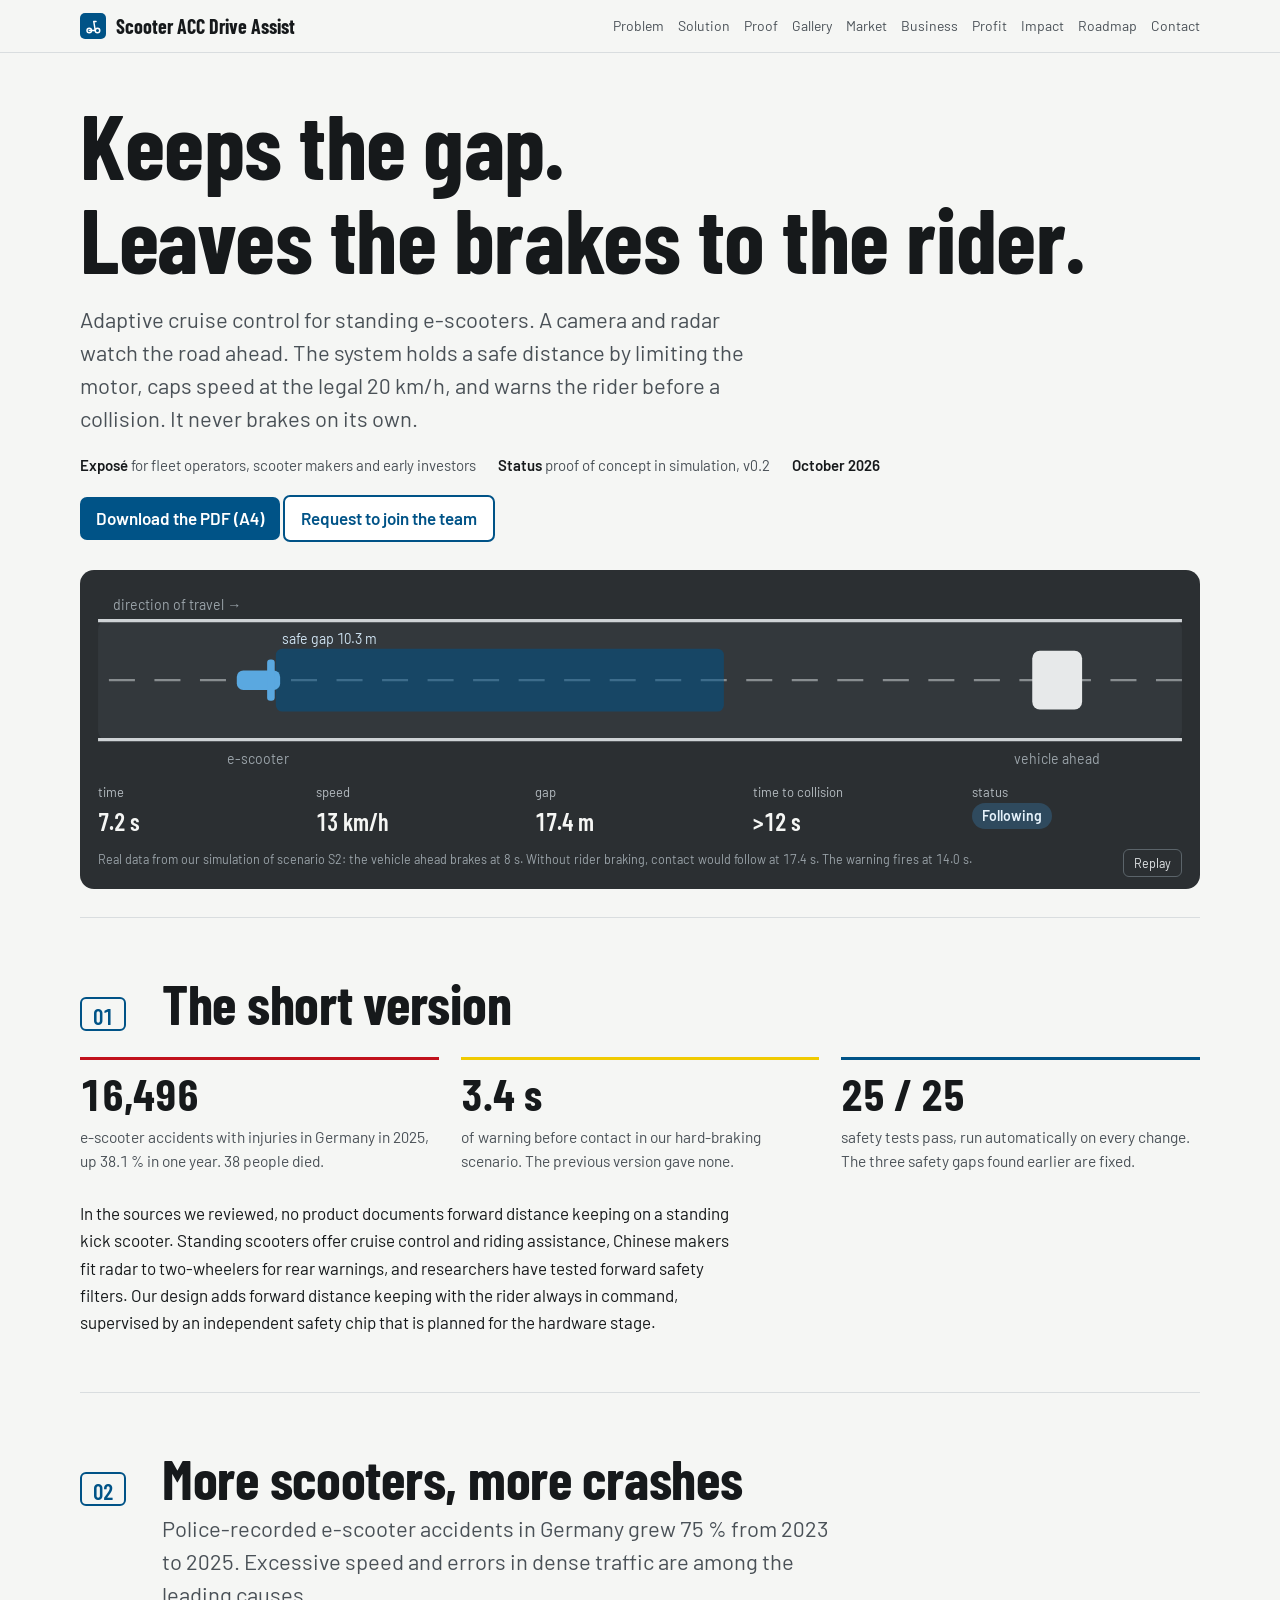
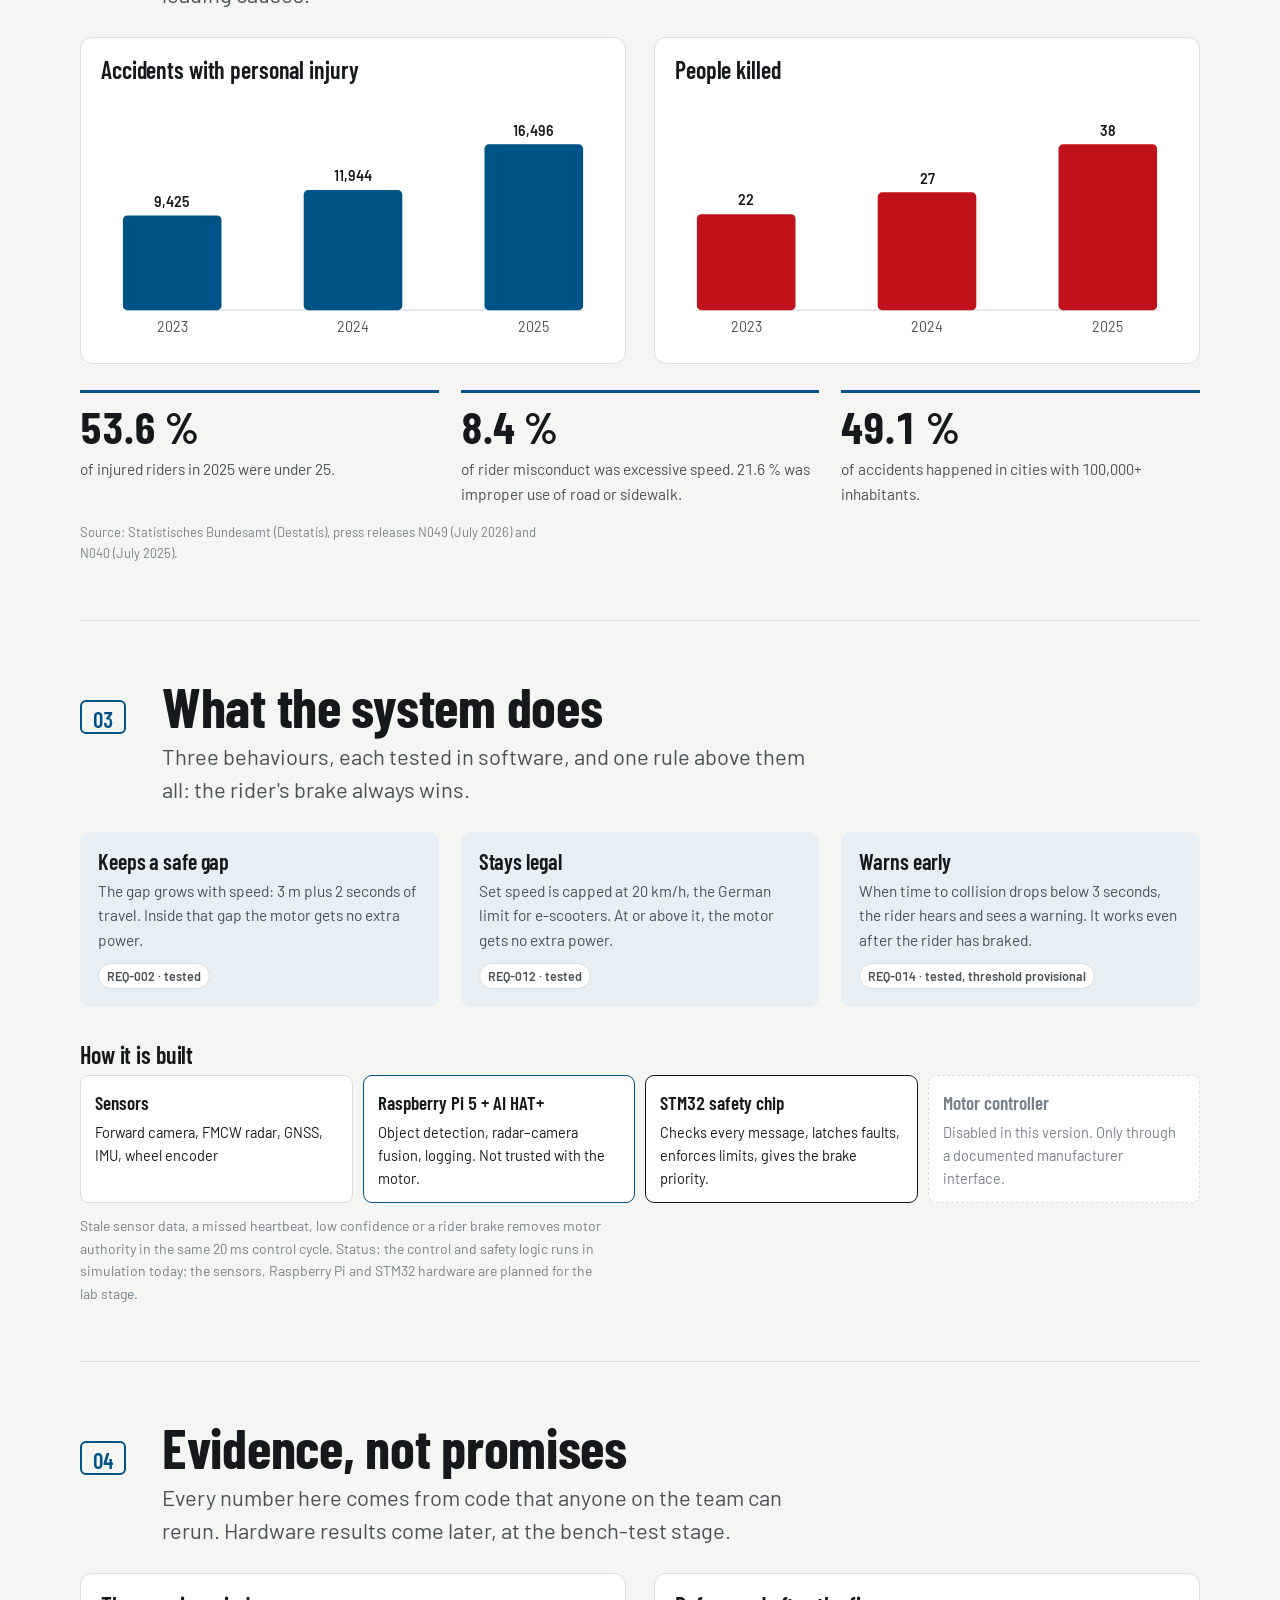
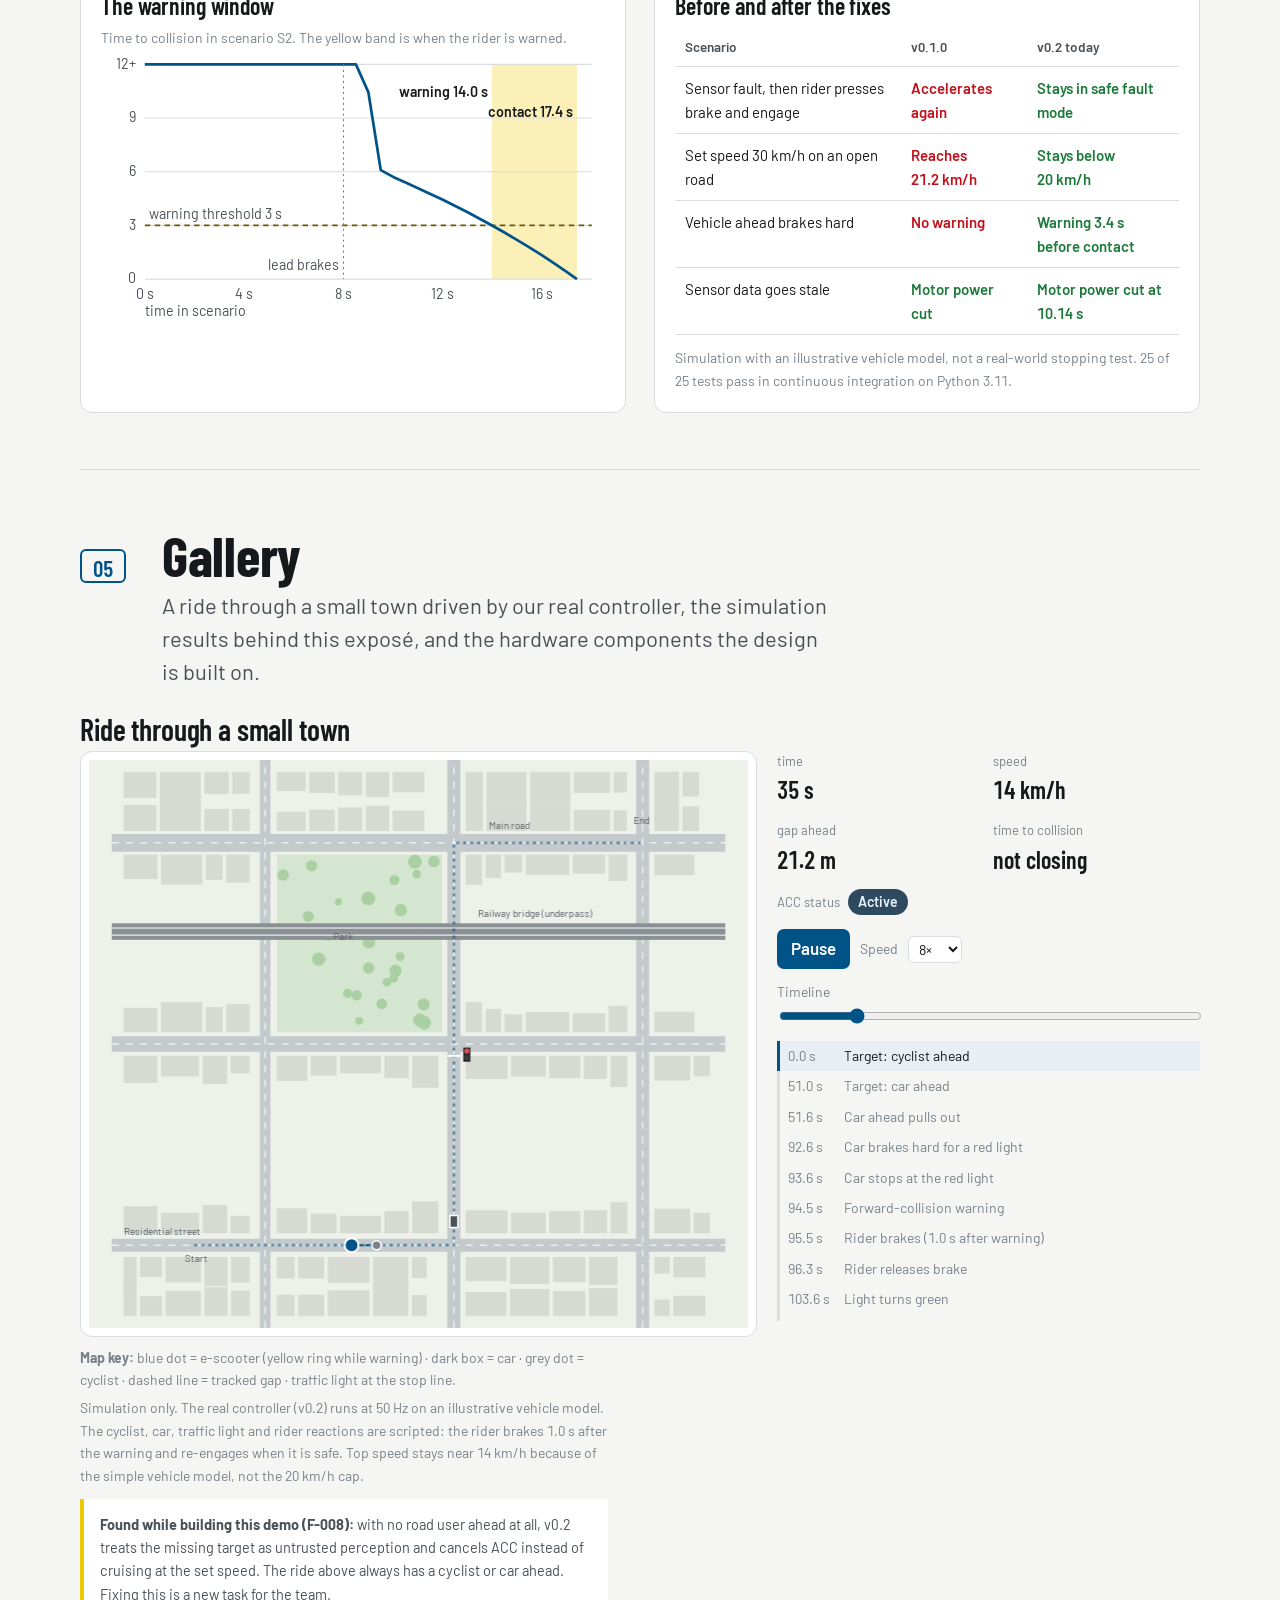
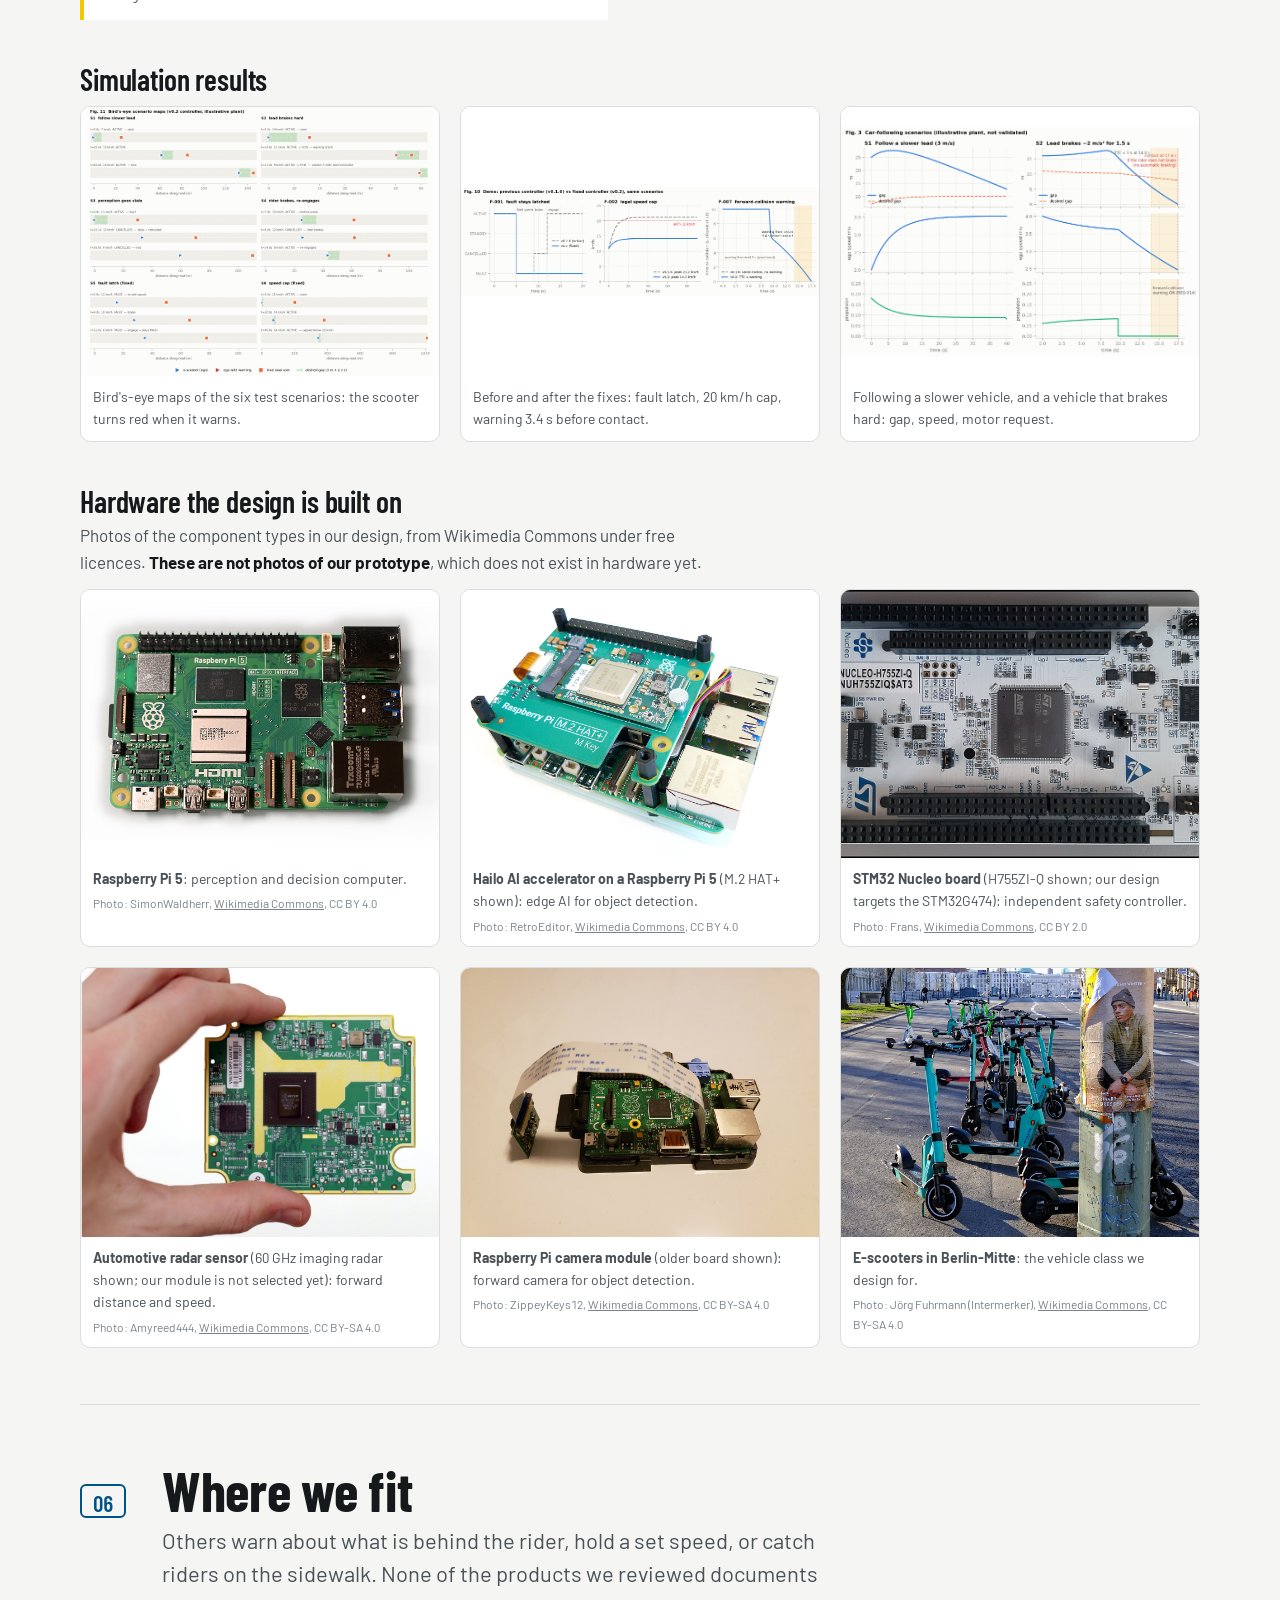
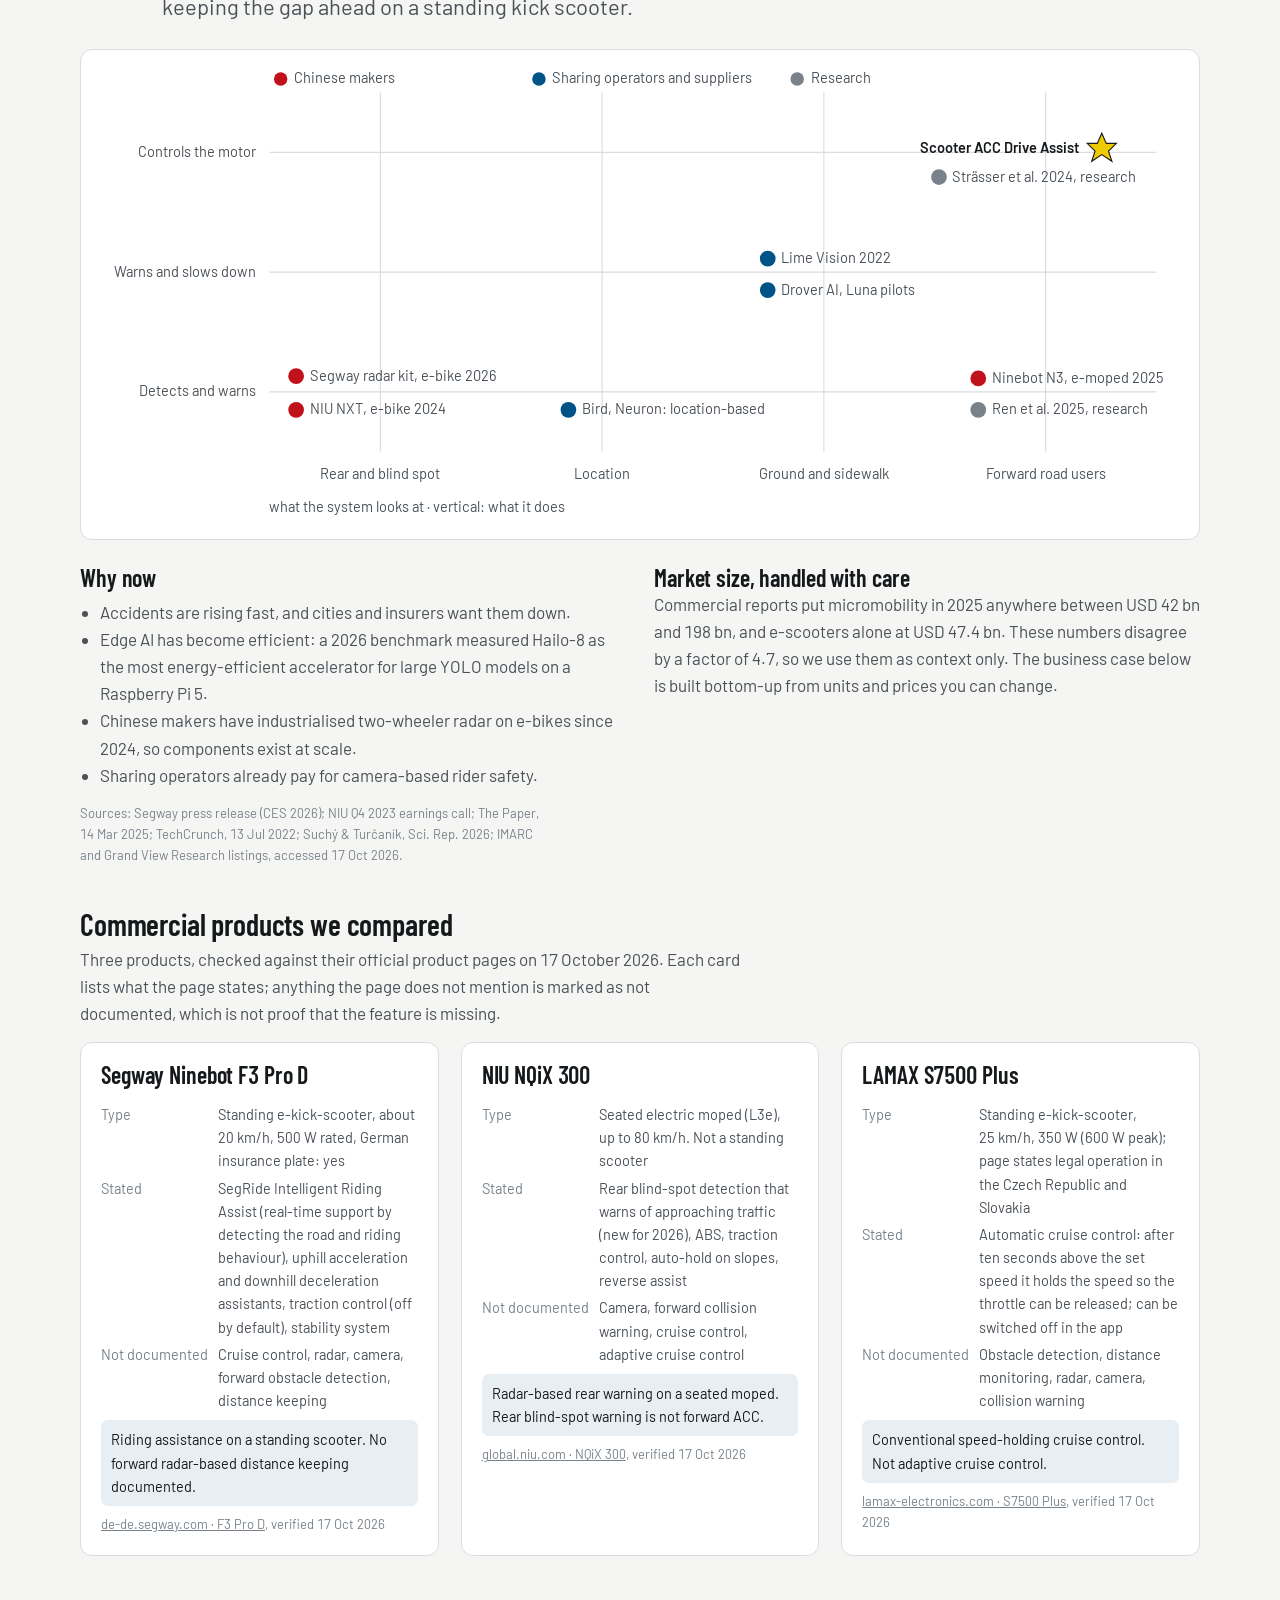
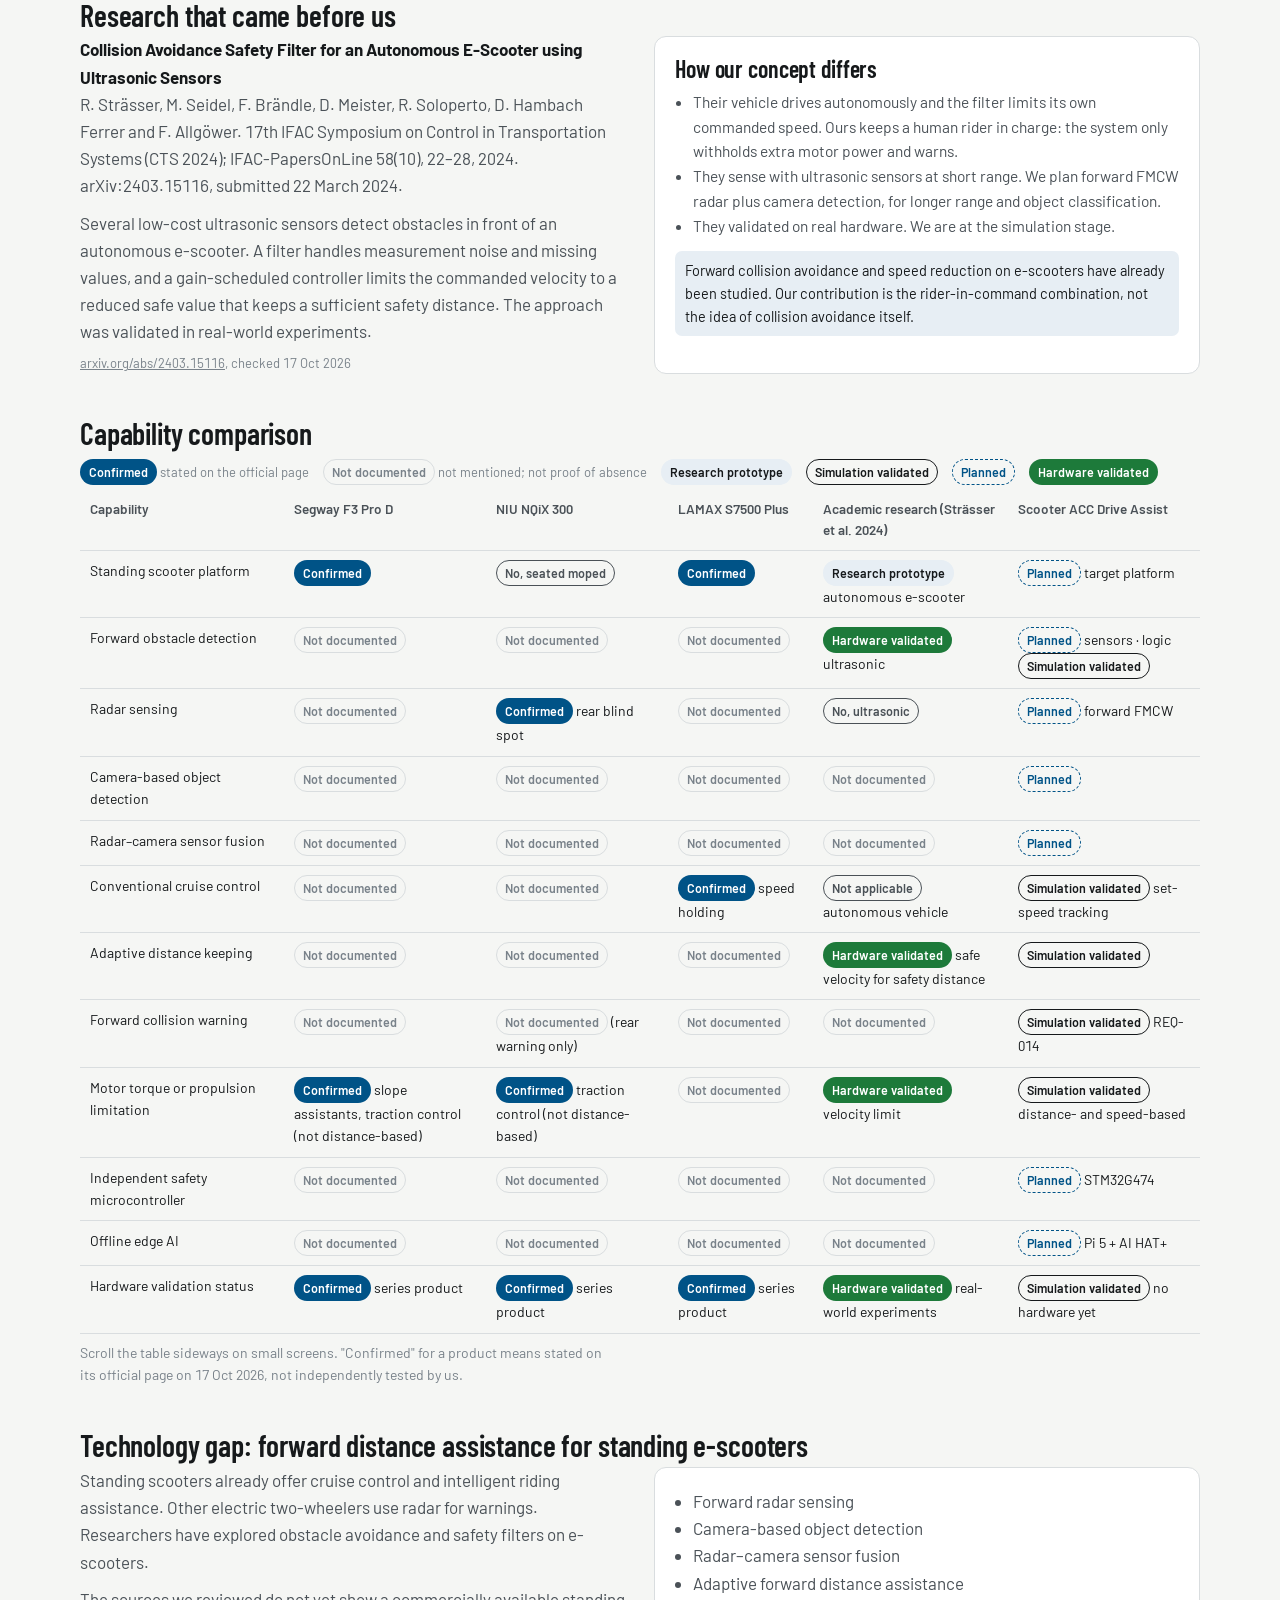
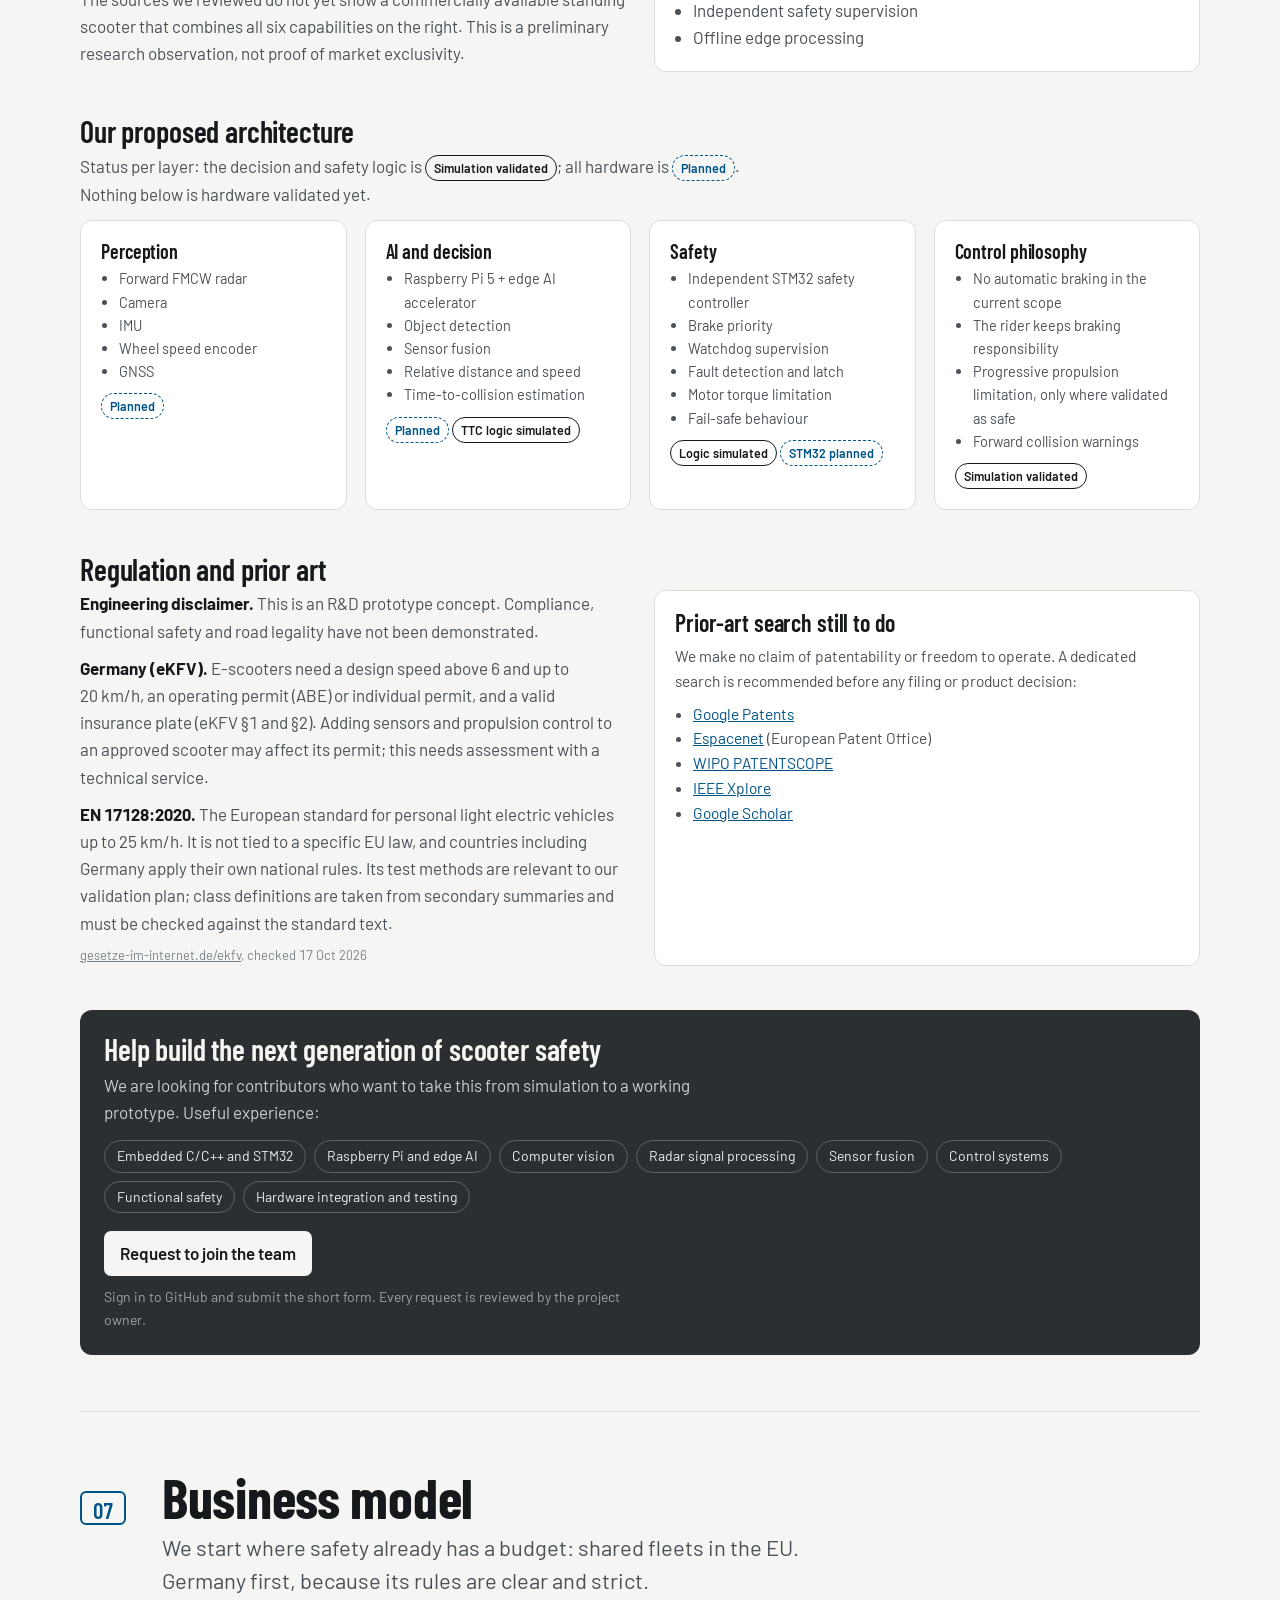
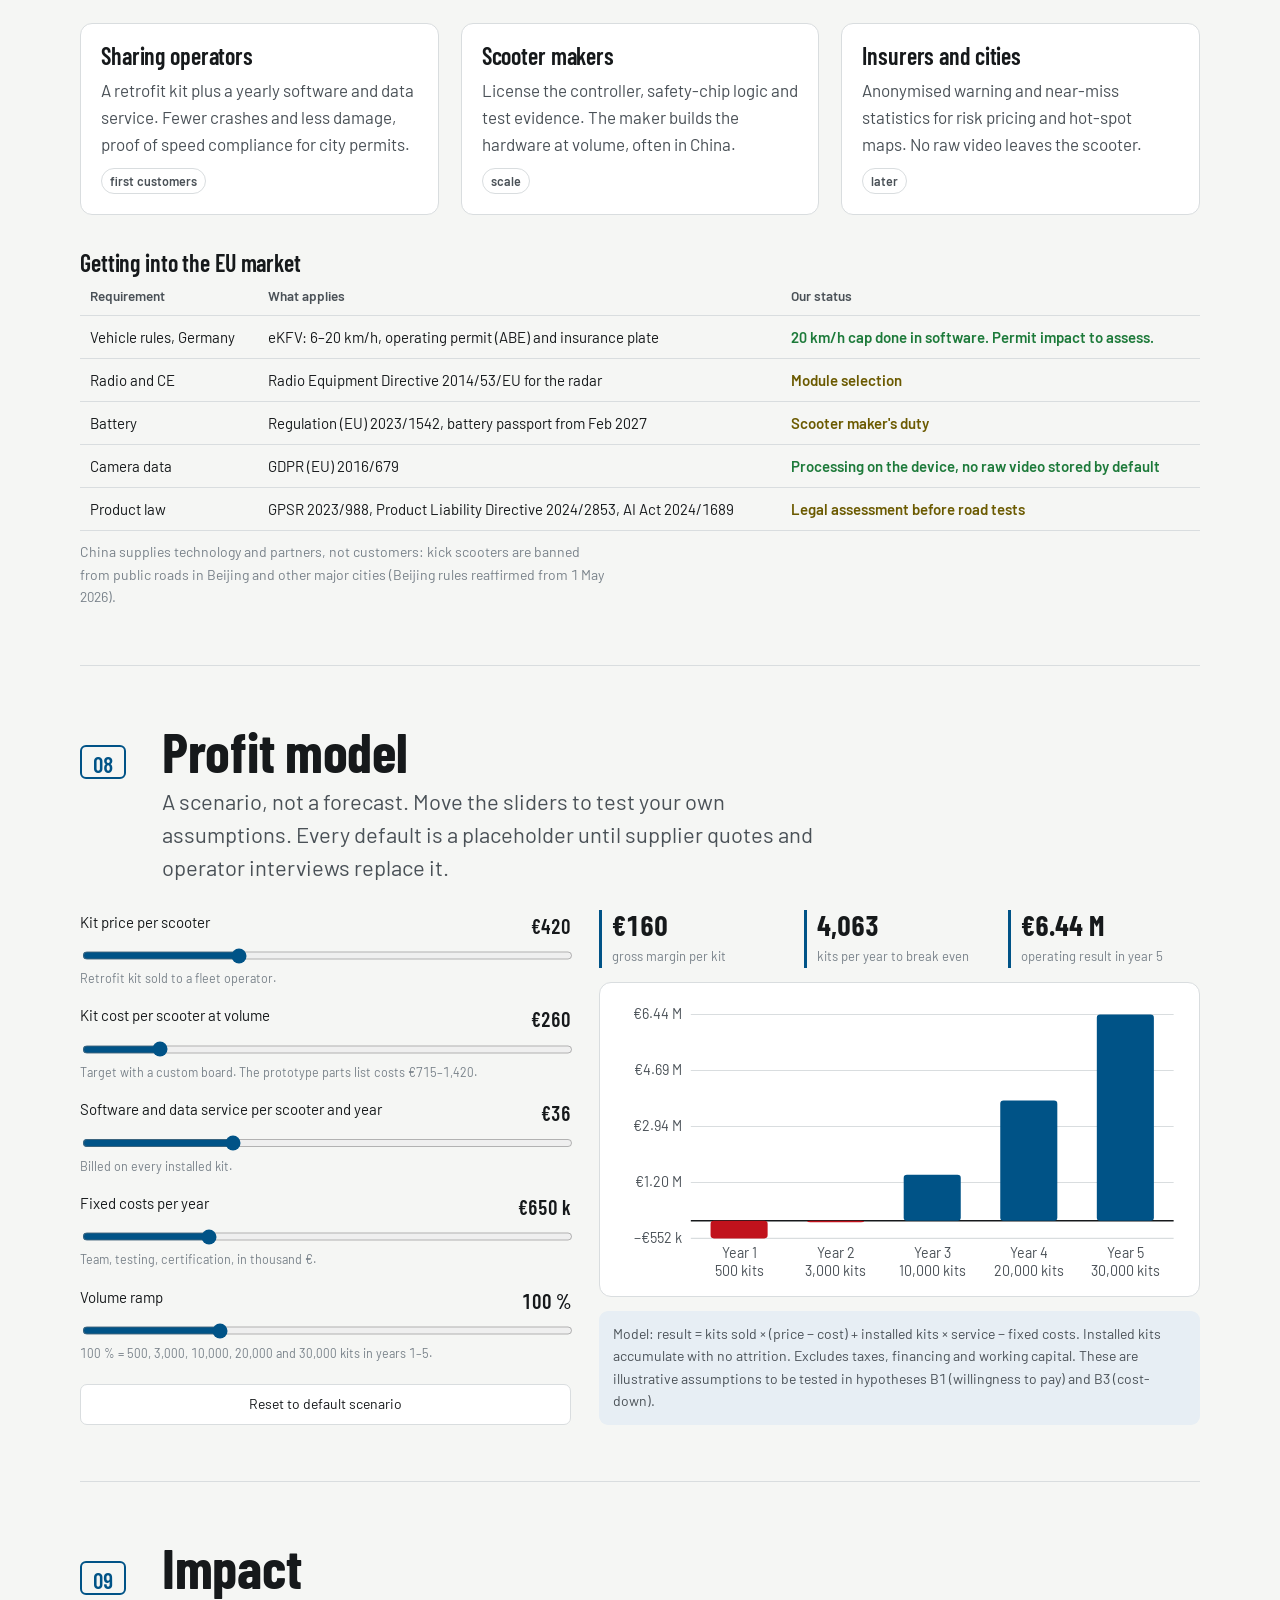
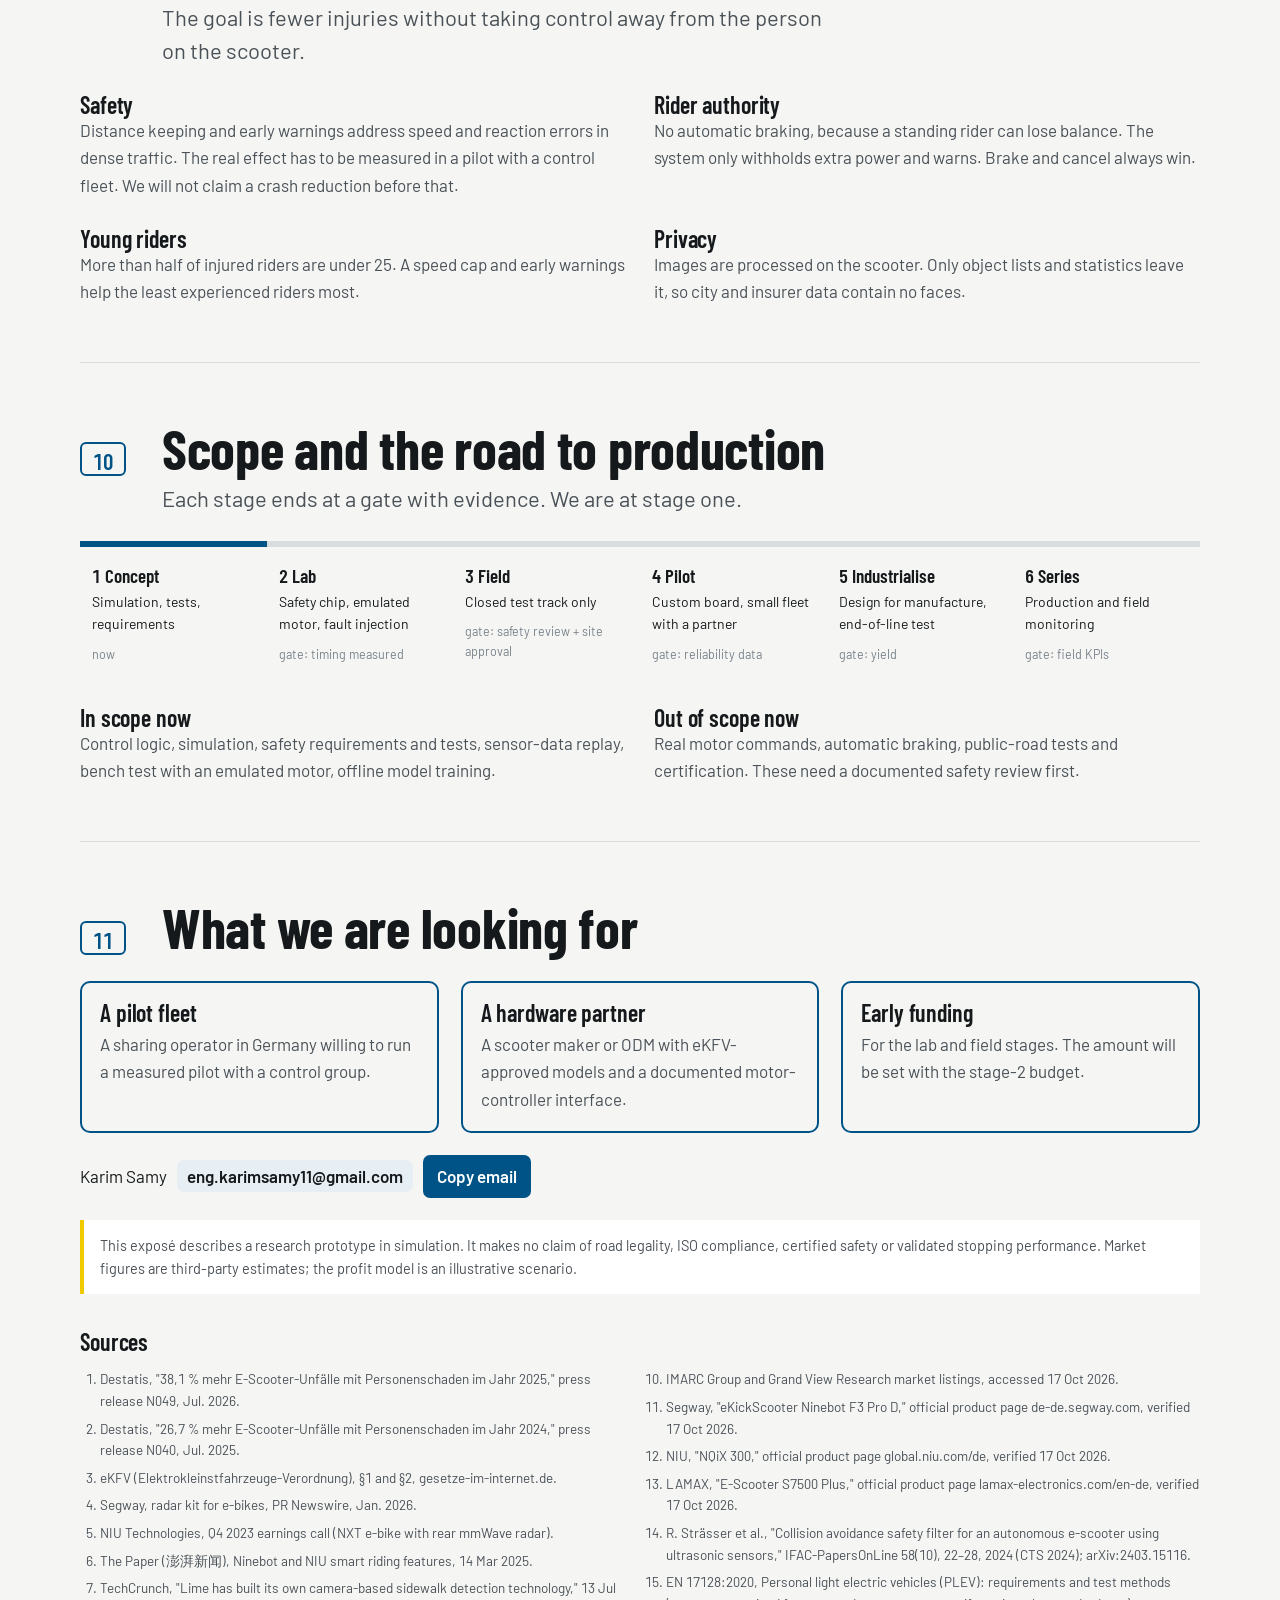
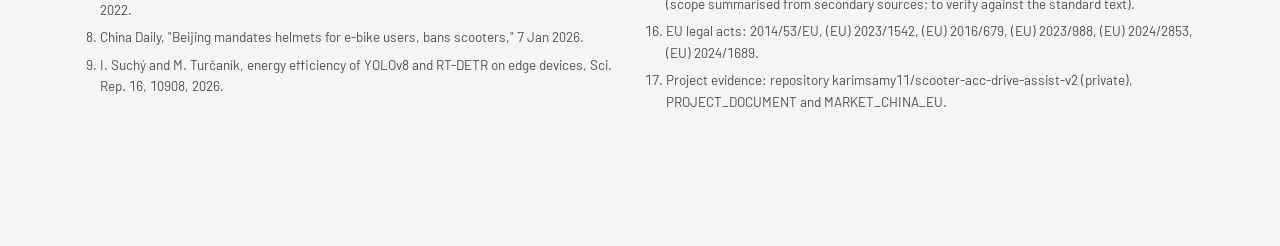
==== commit a6aee77e: "Add gallery: small-town simulation player, simulation figures, credited component photos; PDF update" ====
--- a/index.html
+++ b/index.html
@@ -1,4 +1,4 @@
-<!doctype html><html lang="en"><head><meta charset="utf-8"><meta name="viewport" content="width=device-width, initial-scale=1, viewport-fit=cover"><meta name="description" content="Scooter ACC Drive Assist: adaptive cruise control for standing e-scooters. Commercial exposé."><style>:root{color-scheme:light}img{max-width:100%}[hidden]{display:none!important}@page{size:A4;margin:11mm 10mm}@media print{body{font-size:13.5px;padding-inline:0}.bar{position:static}h1{font-size:54px}h2{font-size:36px}h3{font-size:19px}.lead{font-size:16px}section{padding-block:26px}.sec-head{grid-template-columns:56px 1fr!important;margin-bottom:14px;break-after:avoid}.sec-head p{grid-column:2!important}h2,h3{break-after:avoid}.grid2{grid-template-columns:1fr 1fr!important}.grid3,.behav,.ask{grid-template-columns:repeat(3,1fr)!important}.bench{grid-template-columns:1fr!important;gap:10px}.bench .panel{padding:12px 14px}.layers{grid-template-columns:repeat(4,1fr)!important}.model{grid-template-columns:.9fr 1.1fr!important}.road{grid-template-columns:repeat(6,1fr)!important}.readout{grid-template-columns:repeat(5,1fr)!important}.tblwrap{overflow:visible!important}.matrix{min-width:0!important;width:100%;table-layout:fixed;font-size:9.5px}.matrix th,.matrix td{padding:5px 4px}.matrix .st{font-size:8.5px;padding:1px 5px;white-space:normal}.matrix th:first-child,.matrix td:first-child{position:static;min-width:0;width:17%;hyphens:auto}.panel,.fact,.behav div,.ask div,.stage,.model,table,.flow,.lanebox,.recruit{break-inside:avoid}.replay,.copy,.reset,.toc,.pdfbtn{display:none!important}.fact .n{font-size:34px}.hero{padding-block:20px 10px}}.pdfbtn{display:inline-block;background:var(--road-blue);color:#fff;text-decoration:none;font-weight:600;padding:8px 16px;border-radius:7px}</style></head><body><title>Scooter ACC Exposé</title>
+<!doctype html><html lang="en"><head><meta charset="utf-8"><meta name="viewport" content="width=device-width, initial-scale=1, viewport-fit=cover"><meta name="description" content="Scooter ACC Drive Assist: adaptive cruise control for standing e-scooters. Commercial exposé."><style>:root{color-scheme:light}img{max-width:100%}[hidden]{display:none!important}@page{size:A4;margin:11mm 10mm}@media print{body{font-size:13.5px;padding-inline:0}.bar{position:static}h1{font-size:54px}h2{font-size:36px}h3{font-size:19px}.lead{font-size:16px}section{padding-block:26px}.sec-head{grid-template-columns:56px 1fr!important;margin-bottom:14px;break-after:avoid}.sec-head p{grid-column:2!important}h2,h3{break-after:avoid}.grid2{grid-template-columns:1fr 1fr!important}.grid3,.behav,.ask{grid-template-columns:repeat(3,1fr)!important}.bench{grid-template-columns:1fr!important;gap:10px}.bench .panel{padding:12px 14px}.layers{grid-template-columns:repeat(4,1fr)!important}.model{grid-template-columns:.9fr 1.1fr!important}.road{grid-template-columns:repeat(6,1fr)!important}.readout{grid-template-columns:repeat(5,1fr)!important}.tblwrap{overflow:visible!important}.matrix{min-width:0!important;width:100%;table-layout:fixed;font-size:9.5px}.matrix th,.matrix td{padding:5px 4px}.matrix .st{font-size:8.5px;padding:1px 5px;white-space:normal}.matrix th:first-child,.matrix td:first-child{position:static;min-width:0;width:17%;hyphens:auto}.panel,.fact,.behav div,.ask div,.stage,.model,table,.flow,.lanebox,.recruit{break-inside:avoid}.city{grid-template-columns:1.6fr 1fr!important}.gal3{grid-template-columns:repeat(3,1fr)!important}.cityctl,#c-scrub,.clog,label[for=c-scrub]{display:none!important}.gfig,.city{break-inside:avoid}.replay,.copy,.reset,.toc,.pdfbtn{display:none!important}.fact .n{font-size:34px}.hero{padding-block:20px 10px}}.pdfbtn{display:inline-block;background:var(--road-blue);color:#fff;text-decoration:none;font-weight:600;padding:8px 16px;border-radius:7px}</style></head><body><title>Scooter ACC Exposé</title>
 <link rel="preconnect" href="https://fonts.googleapis.com">
 <link rel="preconnect" href="https://fonts.gstatic.com" crossorigin>
 <link rel="stylesheet" href="https://fonts.googleapis.com/css2?family=Barlow+Condensed:wght@500;600;700&family=Barlow:ital,wght@0,400;0,500;0,600;1,400&display=swap">
@@ -159,13 +159,39 @@
 .skills{display:flex;flex-wrap:wrap;gap:8px;margin:14px 0 18px}
 .skills span{border:1px solid #5b646a;border-radius:99px;padding:4px 12px;font-size:14px;color:#ECEEEF}
 .joinbtn{display:inline-block;background:#F5F6F4;color:#16191B;text-decoration:none;font-weight:600;padding:9px 16px;border-radius:7px}
+/* gallery */
+.city{display:grid;grid-template-columns:minmax(0,1.6fr) minmax(0,1fr);gap:20px;align-items:start}
+@media (max-width:860px){.city{grid-template-columns:1fr}}
+.citymap{background:var(--surface);border:1px solid var(--rule);border-radius:12px;padding:8px}
+.citymap canvas{display:block;width:100%}
+.cityread{display:grid;grid-template-columns:1fr 1fr;gap:10px;font-size:13px;color:var(--muted)}
+.cityread b{display:block;font-family:var(--display);font-size:24px;font-weight:600;color:var(--ink)}
+.cityread .state-pill{display:inline-block;margin-left:8px}
+.cityctl{display:flex;gap:10px;align-items:center;margin:14px 0 8px}
+.cbtn{background:var(--road-blue);color:#fff;border:0;border-radius:7px;padding:6px 14px;font:inherit;font-weight:600;cursor:pointer}
+.cityctl select{font:inherit;font-size:14px;background:var(--surface);color:var(--ink);border:1px solid var(--rule);border-radius:6px;padding:3px 6px}
+#c-scrub{width:100%;accent-color:var(--road-blue)}
+.clog{list-style:none;padding:0;margin:10px 0 0;font-size:14px;max-height:280px;overflow:auto}
+.clog li{padding:4px 8px;border-left:3px solid var(--rule);color:var(--muted);cursor:pointer}
+.clog li.past{color:var(--ink);border-left-color:var(--road-blue)}
+.clog li.now{background:var(--chip)}
+.clog li .tt{display:inline-block;width:56px;color:var(--muted)}
+.gal3{display:grid;grid-template-columns:repeat(3,minmax(0,1fr));gap:20px;margin-top:12px}
+@media (max-width:860px){.gal3{grid-template-columns:1fr 1fr}}
+@media (max-width:520px){.gal3{grid-template-columns:1fr}}
+.gfig{margin:0;background:var(--surface);border:1px solid var(--rule);border-radius:10px;overflow:hidden;display:flex;flex-direction:column}
+.gfig img{display:block;width:100%;aspect-ratio:4/3;object-fit:cover;background:#fff}
+.gfig a img{object-fit:contain}
+.gfig figcaption{padding:10px 12px;font-size:14px;color:var(--ink-2)}
+.credit{display:block;font-size:12px;color:var(--muted);margin-top:4px}
+.credit a{color:inherit}
 .disclaimer{margin-top:22px;padding:14px 16px;border-left:4px solid var(--warn);background:var(--surface);font-size:14.5px;color:var(--ink-2)}
 @media (prefers-reduced-motion: reduce){*{animation:none!important;transition:none!important}}
 </style>
 
 <header class="bar"><div class="wrap">
   <div class="brand"><span class="sign" aria-hidden="true"><svg viewBox="0 0 24 24"><circle cx="7" cy="18" r="3" fill="none" stroke="#fff" stroke-width="2"/><circle cx="18" cy="18" r="3" fill="none" stroke="#fff" stroke-width="2"/><path d="M7 18h8l-2-12h3" fill="none" stroke="#fff" stroke-width="2" stroke-linecap="round" stroke-linejoin="round"/></svg></span>Scooter ACC Drive Assist</div>
-  <nav class="toc" aria-label="Sections"><a href="#problem">Problem</a><a href="#solution">Solution</a><a href="#proof">Proof</a><a href="#market">Market</a><a href="#business">Business</a><a href="#profit">Profit</a><a href="#impact">Impact</a><a href="#roadmap">Roadmap</a><a href="#ask">Contact</a></nav>
+  <nav class="toc" aria-label="Sections"><a href="#problem">Problem</a><a href="#solution">Solution</a><a href="#proof">Proof</a><a href="#gallery">Gallery</a><a href="#market">Market</a><a href="#business">Business</a><a href="#profit">Profit</a><a href="#impact">Impact</a><a href="#roadmap">Roadmap</a><a href="#ask">Contact</a></nav>
 </div></header>
 
 <main class="wrap">
@@ -249,9 +275,54 @@
   </div>
 </section>
 
+<!-- GALLERY -->
+<section id="gallery" aria-labelledby="h-gal">
+  <div class="sec-head"><span class="sec-no">05</span><h2 id="h-gal">Gallery</h2><p class="lead">A ride through a small town driven by our real controller, the simulation results behind this exposé, and the hardware components the design is built on.</p></div>
+
+  <h3 class="subhead" style="margin-top:0">Ride through a small town</h3>
+  <div class="city">
+    <div class="citymap"><canvas id="city" role="img" aria-label="Top-view map of a small town. An e-scooter rides a route: follows a cyclist, follows a car that brakes hard at a red light, gets a forward-collision warning, passes a railway underpass where ACC cancels."></canvas></div>
+    <div class="cityside">
+      <div class="cityread">
+        <div>time<b id="c-t">0 s</b></div><div>speed<b id="c-v">–</b></div><div>gap ahead<b id="c-g">–</b></div><div>time to collision<b id="c-ttc">–</b></div>
+        <div style="grid-column:1/-1">ACC status<span class="state-pill" id="c-s">–</span></div>
+      </div>
+      <div class="cityctl">
+        <button type="button" id="c-play" class="cbtn">Pause</button>
+        <label for="c-speed" class="small">Speed</label>
+        <select id="c-speed"><option value="4">4×</option><option value="8" selected>8×</option><option value="16">16×</option></select>
+      </div>
+      <label for="c-scrub" class="small">Timeline</label>
+      <input type="range" id="c-scrub" min="0" max="1" value="0" step="1">
+      <ol class="clog" id="c-log" aria-label="Events in the ride"></ol>
+    </div>
+  </div>
+  <p class="small" style="margin-top:10px"><b>Map key:</b> blue dot = e-scooter (yellow ring while warning) · dark box = car · grey dot = cyclist · dashed line = tracked gap · traffic light at the stop line.</p>
+  <p class="small" style="margin-top:6px">Simulation only. The real controller (v0.2) runs at 50&nbsp;Hz on an illustrative vehicle model. The cyclist, car, traffic light and rider reactions are scripted: the rider brakes 1.0&nbsp;s after the warning and re-engages when it is safe. Top speed stays near 14&nbsp;km/h because of the simple vehicle model, not the 20&nbsp;km/h cap.</p>
+  <p class="disclaimer" style="margin-top:12px"><b>Found while building this demo (F-008):</b> with no road user ahead at all, v0.2 treats the missing target as untrusted perception and cancels ACC instead of cruising at the set speed. The ride above always has a cyclist or car ahead. Fixing this is a new task for the team.</p>
+
+  <h3 class="subhead">Simulation results</h3>
+  <div class="gal3">
+    <figure class="gfig"><a href="gallery/fig11_scenario_maps.png"><img src="gallery/fig11_scenario_maps.png" alt="Bird's-eye maps of six scenarios at three moments each" loading="lazy"></a><figcaption>Bird's-eye maps of the six test scenarios: the scooter turns red when it warns.</figcaption></figure>
+    <figure class="gfig"><a href="gallery/fig10_before_after.png"><img src="gallery/fig10_before_after.png" alt="Before and after charts for fault latch, speed cap and warning" loading="lazy"></a><figcaption>Before and after the fixes: fault latch, 20&nbsp;km/h cap, warning 3.4&nbsp;s before contact.</figcaption></figure>
+    <figure class="gfig"><a href="gallery/fig03_following_scenarios.png"><img src="gallery/fig03_following_scenarios.png" alt="Gap, speed and propulsion in two following scenarios" loading="lazy"></a><figcaption>Following a slower vehicle, and a vehicle that brakes hard: gap, speed, motor request.</figcaption></figure>
+  </div>
+
+  <h3 class="subhead">Hardware the design is built on</h3>
+  <p style="color:var(--ink-2)">Photos of the component types in our design, from Wikimedia Commons under free licences. <b style="color:var(--ink)">These are not photos of our prototype</b>, which does not exist in hardware yet.</p>
+  <div class="gal3">
+    <figure class="gfig"><img src="gallery/pi5.jpg" alt="Raspberry Pi 5 single-board computer" loading="lazy"><figcaption><b>Raspberry Pi 5</b>: perception and decision computer. <span class="credit">Photo: SimonWaldherr, <a href="https://commons.wikimedia.org/wiki/File:Raspberry_Pi_5_SBC.jpg">Wikimedia Commons</a>, CC BY 4.0</span></figcaption></figure>
+    <figure class="gfig"><img src="gallery/hailo.jpg" alt="Raspberry Pi 5 with Hailo AI accelerator on an M.2 HAT+" loading="lazy"><figcaption><b>Hailo AI accelerator on a Raspberry Pi 5</b> (M.2 HAT+ shown): edge AI for object detection. <span class="credit">Photo: RetroEditor, <a href="https://commons.wikimedia.org/wiki/File:Raspberry_Pi_5_Hailo_AI_Accelerator_Module.jpg">Wikimedia Commons</a>, CC BY 4.0</span></figcaption></figure>
+    <figure class="gfig"><img src="gallery/nucleo.jpg" alt="STM32 Nucleo development board" loading="lazy"><figcaption><b>STM32 Nucleo board</b> (H755ZI-Q shown; our design targets the STM32G474): independent safety controller. <span class="credit">Photo: Frans, <a href="https://commons.wikimedia.org/wiki/File:Nucleo-H755ZI-Q_board.jpg">Wikimedia Commons</a>, CC BY 2.0</span></figcaption></figure>
+    <figure class="gfig"><img src="gallery/radar.jpg" alt="Automotive-grade 60 GHz imaging radar sensor board held in a hand" loading="lazy"><figcaption><b>Automotive radar sensor</b> (60&nbsp;GHz imaging radar shown; our module is not selected yet): forward distance and speed. <span class="credit">Photo: Amyreed444, <a href="https://commons.wikimedia.org/wiki/File:An_automotive-grade_60GHz_4D_imaging_radar_sensor..jpg">Wikimedia Commons</a>, CC BY-SA 4.0</span></figcaption></figure>
+    <figure class="gfig"><img src="gallery/camera.jpg" alt="Raspberry Pi camera module connected by ribbon cable" loading="lazy"><figcaption><b>Raspberry Pi camera module</b> (older board shown): forward camera for object detection. <span class="credit">Photo: ZippeyKeys12, <a href="https://commons.wikimedia.org/wiki/File:Raspberry_Pi_with_Camera_Module.jpg">Wikimedia Commons</a>, CC BY-SA 4.0</span></figcaption></figure>
+    <figure class="gfig"><img src="gallery/escooter_berlin.jpg" alt="Shared e-scooters parked on a street in Berlin-Mitte" loading="lazy"><figcaption><b>E-scooters in Berlin-Mitte</b>: the vehicle class we design for. <span class="credit">Photo: Jörg Fuhrmann (Intermerker), <a href="https://commons.wikimedia.org/wiki/File:E-Scooter_in_Berlin-Mitte.jpg">Wikimedia Commons</a>, CC BY-SA 4.0</span></figcaption></figure>
+  </div>
+</section>
+
 <!-- MARKET -->
 <section id="market" aria-labelledby="h-mkt">
-  <div class="sec-head"><span class="sec-no">05</span><h2 id="h-mkt">Where we fit</h2><p class="lead">Others warn about what is behind the rider, hold a set speed, or catch riders on the sidewalk. None of the products we reviewed documents keeping the gap ahead on a standing kick scooter.</p></div>
+  <div class="sec-head"><span class="sec-no">06</span><h2 id="h-mkt">Where we fit</h2><p class="lead">Others warn about what is behind the rider, hold a set speed, or catch riders on the sidewalk. None of the products we reviewed documents keeping the gap ahead on a standing kick scooter.</p></div>
   <div class="panel"><svg class="chart" id="ch-pos" viewBox="0 0 960 400" role="img" aria-label="Positioning map: what each system looks at versus what it does"></svg></div>
   <div class="grid2" style="margin-top:26px">
     <div><h3>Why now</h3>
@@ -401,7 +472,7 @@
 
 <!-- BUSINESS -->
 <section id="business" aria-labelledby="h-biz">
-  <div class="sec-head"><span class="sec-no">06</span><h2 id="h-biz">Business model</h2><p class="lead">We start where safety already has a budget: shared fleets in the EU. Germany first, because its rules are clear and strict.</p></div>
+  <div class="sec-head"><span class="sec-no">07</span><h2 id="h-biz">Business model</h2><p class="lead">We start where safety already has a budget: shared fleets in the EU. Germany first, because its rules are clear and strict.</p></div>
   <div class="grid3">
     <div class="panel"><h3>Sharing operators</h3><p style="color:var(--ink-2)">A retrofit kit plus a yearly software and data service. Fewer crashes and less damage, proof of speed compliance for city permits.</p><span class="tag">first customers</span></div>
     <div class="panel"><h3>Scooter makers</h3><p style="color:var(--ink-2)">License the controller, safety-chip logic and test evidence. The maker builds the hardware at volume, often in China.</p><span class="tag">scale</span></div>
@@ -422,7 +493,7 @@
 
 <!-- PROFIT -->
 <section id="profit" aria-labelledby="h-profit">
-  <div class="sec-head"><span class="sec-no">07</span><h2 id="h-profit">Profit model</h2><p class="lead">A scenario, not a forecast. Move the sliders to test your own assumptions. Every default is a placeholder until supplier quotes and operator interviews replace it.</p></div>
+  <div class="sec-head"><span class="sec-no">08</span><h2 id="h-profit">Profit model</h2><p class="lead">A scenario, not a forecast. Move the sliders to test your own assumptions. Every default is a placeholder until supplier quotes and operator interviews replace it.</p></div>
   <div class="model">
     <form class="ctrl" id="model" onsubmit="return false">
       <label for="price">Kit price per scooter<output id="o-price" for="price"></output><input id="price" type="range" min="200" max="900" step="10" value="420"><span class="hint">Retrofit kit sold to a fleet operator.</span></label>
@@ -446,7 +517,7 @@
 
 <!-- IMPACT -->
 <section id="impact" aria-labelledby="h-imp">
-  <div class="sec-head"><span class="sec-no">08</span><h2 id="h-imp">Impact</h2><p class="lead">The goal is fewer injuries without taking control away from the person on the scooter.</p></div>
+  <div class="sec-head"><span class="sec-no">09</span><h2 id="h-imp">Impact</h2><p class="lead">The goal is fewer injuries without taking control away from the person on the scooter.</p></div>
   <div class="grid2">
     <div><h3>Safety</h3><p style="color:var(--ink-2)">Distance keeping and early warnings address speed and reaction errors in dense traffic. The real effect has to be measured in a pilot with a control fleet. We will not claim a crash reduction before that.</p></div>
     <div><h3>Rider authority</h3><p style="color:var(--ink-2)">No automatic braking, because a standing rider can lose balance. The system only withholds extra power and warns. Brake and cancel always win.</p></div>
@@ -457,7 +528,7 @@
 
 <!-- SCOPE + ROADMAP -->
 <section id="roadmap" aria-labelledby="h-road">
-  <div class="sec-head"><span class="sec-no">09</span><h2 id="h-road">Scope and the road to production</h2><p class="lead">Each stage ends at a gate with evidence. We are at stage one.</p></div>
+  <div class="sec-head"><span class="sec-no">10</span><h2 id="h-road">Scope and the road to production</h2><p class="lead">Each stage ends at a gate with evidence. We are at stage one.</p></div>
   <div class="road" role="list">
     <div class="stage now" role="listitem"><b>1 Concept</b>Simulation, tests, requirements<span class="gate">now</span></div>
     <div class="stage" role="listitem"><b>2 Lab</b>Safety chip, emulated motor, fault injection<span class="gate">gate: timing measured</span></div>
@@ -474,7 +545,7 @@
 
 <!-- ASK -->
 <section id="ask" aria-labelledby="h-ask">
-  <div class="sec-head"><span class="sec-no">10</span><h2 id="h-ask">What we are looking for</h2></div>
+  <div class="sec-head"><span class="sec-no">11</span><h2 id="h-ask">What we are looking for</h2></div>
   <div class="ask">
     <div><h3>A pilot fleet</h3><p style="color:var(--ink-2)">A sharing operator in Germany willing to run a measured pilot with a control group.</p></div>
     <div><h3>A hardware partner</h3><p style="color:var(--ink-2)">A scooter maker or ODM with eKFV-approved models and a documented motor-controller interface.</p></div>
@@ -652,4 +723,146 @@
   });
 })();
 </script>
+<script type="application/json" id="city-data">{"note":"Simulation only, controller v0.2, illustrative plant and scripted rider.","fields":["t","x","y","kmh","state","prop","warn","ttc","gap","cyc_x","cyc_y","car_x","car_y","red"],"route":[[0.0,0.0],[220.0,0.0],[220.0,340.0],[380.0,340.0]],"stop_line_xy":[220.0,160.0],"under_xy":[[220.0,250.00000000000003],[220.0,280.0]],"frames":[[0.0,0.1,0.0,12.6,"A",0.123,0,null,16.0,16.1,0.0,220.0,20.0,0],[0.2,0.8,0.0,12.7,"A",0.122,0,null,16.1,16.9,0.0,220.0,20.0,0],[0.4,1.5,0.0,12.7,"A",0.122,0,null,16.2,17.7,0.0,220.0,20.0,0],[0.6,2.2,0.0,12.8,"A",0.121,0,null,16.3,18.5,0.0,220.0,20.0,0],[0.8,2.9,0.0,12.8,"A",0.12,0,null,16.4,19.3,0.0,220.0,20.0,0],[1.0,3.6,0.0,12.8,"A",0.119,0,null,16.5,20.1,0.0,220.0,20.0,0],[1.2,4.3,0.0,12.9,"A",0.119,0,null,16.6,20.9,0.0,220.0,20.0,0],[1.4,5.0,0.0,12.9,"A",0.118,0,null,16.6,21.7,0.0,220.0,20.0,0],[1.6,5.8,0.0,13.0,"A",0.117,0,null,16.7,22.5,0.0,220.0,20.0,0],[1.8,6.5,0.0,13.0,"A",0.117,0,null,16.8,23.3,0.0,220.0,20.0,0],[2.0,7.2,0.0,13.0,"A",0.116,0,null,16.9,24.1,0.0,220.0,20.0,0],[2.2,7.9,0.0,13.1,"A",0.115,0,null,17.0,24.9,0.0,220.0,20.0,0],[2.4,8.7,0.0,13.1,"A",0.115,0,null,17.0,25.7,0.0,220.0,20.0,0],[2.6,9.4,0.0,13.1,"A",0.114,0,null,17.1,26.5,0.0,220.0,20.0,0],[2.8,10.1,0.0,13.2,"A",0.114,0,null,17.2,27.3,0.0,220.0,20.0,0],[3.0,10.8,0.0,13.2,"A",0.113,0,null,17.2,28.1,0.0,220.0,20.0,0],[3.2,11.6,0.0,13.2,"A",0.113,0,null,17.3,28.9,0.0,220.0,20.0,0],[3.4,12.3,0.0,13.3,"A",0.112,0,null,17.4,29.7,0.0,220.0,20.0,0],[3.6,13.1,0.0,13.3,"A",0.112,0,null,17.4,30.5,0.0,220.0,20.0,0],[3.8,13.8,0.0,13.3,"A",0.111,0,null,17.5,31.3,0.0,220.0,20.0,0],[4.0,14.5,0.0,13.4,"A",0.111,0,null,17.5,32.1,0.0,220.0,20.0,0],[4.2,15.3,0.0,13.4,"A",0.11,0,null,17.6,32.9,0.0,220.0,20.0,0],[4.4,16.0,0.0,13.4,"A",0.11,0,null,17.7,33.7,0.0,220.0,20.0,0],[4.6,16.8,0.0,13.4,"A",0.11,0,null,17.7,34.5,0.0,220.0,20.0,0],[4.8,17.5,0.0,13.4,"A",0.109,0,null,17.8,35.3,0.0,220.0,20.0,0],[5.0,18.3,0.0,13.5,"A",0.109,0,null,17.8,36.1,0.0,220.0,20.0,0],[5.2,19.0,0.0,13.5,"A",0.108,0,null,17.9,36.9,0.0,220.0,20.0,0],[5.4,19.8,0.0,13.5,"A",0.108,0,null,17.9,37.7,0.0,220.0,20.0,0],[5.6,20.5,0.0,13.5,"A",0.108,0,null,18.0,38.5,0.0,220.0,20.0,0],[5.8,21.3,0.0,13.6,"A",0.107,0,null,18.0,39.3,0.0,220.0,20.0,0],[6.0,22.0,0.0,13.6,"A",0.107,0,null,18.1,40.1,0.0,220.0,20.0,0],[6.2,22.8,0.0,13.6,"A",0.107,0,null,18.1,40.9,0.0,220.0,20.0,0],[6.4,23.5,0.0,13.6,"A",0.107,0,null,18.1,41.7,0.0,220.0,20.0,0],[6.6,24.3,0.0,13.6,"A",0.106,0,null,18.2,42.5,0.0,220.0,20.0,0],[6.8,25.0,0.0,13.6,"A",0.106,0,null,18.2,43.3,0.0,220.0,20.0,0],[7.0,25.8,0.0,13.7,"A",0.106,0,null,18.3,44.1,0.0,220.0,20.0,0],[7.2,26.6,0.0,13.7,"A",0.105,0,null,18.3,44.9,0.0,220.0,20.0,0],[7.4,27.3,0.0,13.7,"A",0.105,0,null,18.4,45.7,0.0,220.0,20.0,0],[7.6,28.1,0.0,13.7,"A",0.105,0,null,18.4,46.5,0.0,220.0,20.0,0],[7.8,28.8,0.0,13.7,"A",0.105,0,null,18.4,47.3,0.0,220.0,20.0,0],[8.0,29.6,0.0,13.7,"A",0.105,0,null,18.5,48.1,0.0,220.0,20.0,0],[8.2,30.4,0.0,13.7,"A",0.104,0,null,18.5,48.9,0.0,220.0,20.0,0],[8.4,31.1,0.0,13.8,"A",0.104,0,null,18.5,49.7,0.0,220.0,20.0,0],[8.6,31.9,0.0,13.8,"A",0.104,0,null,18.6,50.5,0.0,220.0,20.0,0],[8.8,32.7,0.0,13.8,"A",0.104,0,null,18.6,51.3,0.0,220.0,20.0,0],[9.0,33.4,0.0,13.8,"A",0.104,0,null,18.6,52.1,0.0,220.0,20.0,0],[9.2,34.2,0.0,13.8,"A",0.103,0,null,18.7,52.9,0.0,220.0,20.0,0],[9.4,35.0,0.0,13.8,"A",0.103,0,null,18.7,53.7,0.0,220.0,20.0,0],[9.6,35.7,0.0,13.8,"A",0.103,0,null,18.7,54.5,0.0,220.0,20.0,0],[9.8,36.5,0.0,13.8,"A",0.103,0,null,18.8,55.3,0.0,220.0,20.0,0],[10.0,37.3,0.0,13.8,"A",0.103,0,null,18.8,56.1,0.0,220.0,20.0,0],[10.2,38.0,0.0,13.9,"A",0.102,0,null,18.8,56.9,0.0,220.0,20.0,0],[10.4,38.8,0.0,13.9,"A",0.102,0,null,18.9,57.7,0.0,220.0,20.0,0],[10.6,39.6,0.0,13.9,"A",0.102,0,null,18.9,58.5,0.0,220.0,20.0,0],[10.8,40.4,0.0,13.9,"A",0.102,0,null,18.9,59.3,0.0,220.0,20.0,0],[11.0,41.1,0.0,13.9,"A",0.102,0,null,19.0,60.1,0.0,220.0,20.0,0],[11.2,41.9,0.0,13.9,"A",0.102,0,null,19.0,60.9,0.0,220.0,20.0,0],[11.4,42.7,0.0,13.9,"A",0.102,0,null,19.0,61.7,0.0,220.0,20.0,0],[11.6,43.4,0.0,13.9,"A",0.102,0,null,19.0,62.5,0.0,220.0,20.0,0],[11.8,44.2,0.0,13.9,"A",0.101,0,null,19.1,63.3,0.0,220.0,20.0,0],[12.0,45.0,0.0,13.9,"A",0.101,0,null,19.1,64.1,0.0,220.0,20.0,0],[12.2,45.8,0.0,13.9,"A",0.101,0,null,19.1,64.9,0.0,220.0,20.0,0],[12.4,46.5,0.0,13.9,"A",0.101,0,null,19.1,65.7,0.0,220.0,20.0,0],[12.6,47.3,0.0,13.9,"A",0.101,0,null,19.2,66.5,0.0,220.0,20.0,0],[12.8,48.1,0.0,13.9,"A",0.101,0,null,19.2,67.3,0.0,220.0,20.0,0],[13.0,48.9,0.0,14.0,"A",0.101,0,null,19.2,68.1,0.0,220.0,20.0,0],[13.2,49.6,0.0,14.0,"A",0.101,0,null,19.2,68.9,0.0,220.0,20.0,0],[13.4,50.4,0.0,14.0,"A",0.101,0,null,19.3,69.7,0.0,220.0,20.0,0],[13.6,51.2,0.0,14.0,"A",0.101,0,null,19.3,70.5,0.0,220.0,20.0,0],[13.8,52.0,0.0,14.0,"A",0.1,0,null,19.3,71.3,0.0,220.0,20.0,0],[14.0,52.7,0.0,14.0,"A",0.1,0,null,19.3,72.1,0.0,220.0,20.0,0],[14.2,53.5,0.0,14.0,"A",0.1,0,null,19.4,72.9,0.0,220.0,20.0,0],[14.4,54.3,0.0,14.0,"A",0.1,0,null,19.4,73.7,0.0,220.0,20.0,0],[14.6,55.1,0.0,14.0,"A",0.1,0,null,19.4,74.5,0.0,220.0,20.0,0],[14.8,55.8,0.0,14.0,"A",0.1,0,null,19.4,75.3,0.0,220.0,20.0,0],[15.0,56.6,0.0,14.0,"A",0.1,0,null,19.5,76.1,0.0,220.0,20.0,0],[15.2,57.4,0.0,14.0,"A",0.1,0,null,19.5,76.9,0.0,220.0,20.0,0],[15.4,58.2,0.0,14.0,"A",0.1,0,null,19.5,77.7,0.0,220.0,20.0,0],[15.6,59.0,0.0,14.0,"A",0.1,0,null,19.5,78.5,0.0,220.0,20.0,0],[15.8,59.7,0.0,14.0,"A",0.1,0,null,19.5,79.3,0.0,220.0,20.0,0],[16.0,60.5,0.0,14.0,"A",0.1,0,null,19.6,80.1,0.0,220.0,20.0,0],[16.2,61.3,0.0,14.0,"A",0.1,0,null,19.6,80.9,0.0,220.0,20.0,0],[16.4,62.1,0.0,14.0,"A",0.1,0,null,19.6,81.7,0.0,220.0,20.0,0],[16.6,62.9,0.0,14.0,"A",0.1,0,null,19.6,82.5,0.0,220.0,20.0,0],[16.8,63.6,0.0,14.0,"A",0.099,0,null,19.6,83.3,0.0,220.0,20.0,0],[17.0,64.4,0.0,14.0,"A",0.099,0,null,19.7,84.1,0.0,220.0,20.0,0],[17.2,65.2,0.0,14.0,"A",0.099,0,null,19.7,84.9,0.0,220.0,20.0,0],[17.4,66.0,0.0,14.0,"A",0.099,0,null,19.7,85.7,0.0,220.0,20.0,0],[17.6,66.7,0.0,14.0,"A",0.099,0,null,19.7,86.5,0.0,220.0,20.0,0],[17.8,67.5,0.0,14.0,"A",0.099,0,null,19.8,87.3,0.0,220.0,20.0,0],[18.0,68.3,0.0,14.0,"A",0.099,0,null,19.8,88.1,0.0,220.0,20.0,0],[18.2,69.1,0.0,14.0,"A",0.099,0,null,19.8,88.9,0.0,220.0,20.0,0],[18.4,69.9,0.0,14.1,"A",0.099,0,null,19.8,89.7,0.0,220.0,20.0,0],[18.6,70.7,0.0,14.1,"A",0.099,0,null,19.8,90.5,0.0,220.0,20.0,0],[18.8,71.4,0.0,14.1,"A",0.099,0,null,19.8,91.3,0.0,220.0,20.0,0],[19.0,72.2,0.0,14.1,"A",0.099,0,null,19.9,92.1,0.0,220.0,20.0,0],[19.2,73.0,0.0,14.1,"A",0.099,0,null,19.9,92.9,0.0,220.0,20.0,0],[19.4,73.8,0.0,14.1,"A",0.099,0,null,19.9,93.7,0.0,220.0,20.0,0],[19.6,74.6,0.0,14.1,"A",0.099,0,null,19.9,94.5,0.0,220.0,20.0,0],[19.8,75.3,0.0,14.1,"A",0.099,0,null,19.9,95.3,0.0,220.0,20.0,0],[20.0,76.1,0.0,14.1,"A",0.099,0,null,20.0,96.1,0.0,220.0,20.0,0],[20.2,76.9,0.0,14.1,"A",0.099,0,null,20.0,96.9,0.0,220.0,20.0,0],[20.4,77.7,0.0,14.1,"A",0.099,0,null,20.0,97.7,0.0,220.0,20.0,0],[20.6,78.5,0.0,14.1,"A",0.099,0,null,20.0,98.5,0.0,220.0,20.0,0],[20.8,79.2,0.0,14.1,"A",0.099,0,null,20.0,99.3,0.0,220.0,20.0,0],[21.0,80.0,0.0,14.1,"A",0.099,0,null,20.1,100.1,0.0,220.0,20.0,0],[21.2,80.8,0.0,14.1,"A",0.099,0,null,20.1,100.9,0.0,220.0,20.0,0],[21.4,81.6,0.0,14.1,"A",0.099,0,null,20.1,101.7,0.0,220.0,20.0,0],[21.6,82.4,0.0,14.1,"A",0.099,0,null,20.1,102.5,0.0,220.0,20.0,0],[21.8,83.2,0.0,14.1,"A",0.099,0,null,20.1,103.3,0.0,220.0,20.0,0],[22.0,83.9,0.0,14.1,"A",0.099,0,null,20.1,104.1,0.0,220.0,20.0,0],[22.2,84.7,0.0,14.1,"A",0.099,0,null,20.2,104.9,0.0,220.0,20.0,0],[22.4,85.5,0.0,14.1,"A",0.099,0,null,20.2,105.7,0.0,220.0,20.0,0],[22.6,86.3,0.0,14.1,"A",0.099,0,null,20.2,106.5,0.0,220.0,20.0,0],[22.8,87.1,0.0,14.1,"A",0.099,0,null,20.2,107.3,0.0,220.0,20.0,0],[23.0,87.9,0.0,14.1,"A",0.099,0,null,20.2,108.1,0.0,220.0,20.0,0],[23.2,88.6,0.0,14.1,"A",0.099,0,null,20.2,108.9,0.0,220.0,20.0,0],[23.4,89.4,0.0,14.1,"A",0.099,0,null,20.3,109.7,0.0,220.0,20.0,0],[23.6,90.2,0.0,14.1,"A",0.098,0,null,20.3,110.5,0.0,220.0,20.0,0],[23.8,91.0,0.0,14.1,"A",0.098,0,null,20.3,111.3,0.0,220.0,20.0,0],[24.0,91.8,0.0,14.1,"A",0.098,0,null,20.3,112.1,0.0,220.0,20.0,0],[24.2,92.5,0.0,14.1,"A",0.098,0,null,20.3,112.9,0.0,220.0,20.0,0],[24.4,93.3,0.0,14.1,"A",0.098,0,null,20.3,113.7,0.0,220.0,20.0,0],[24.6,94.1,0.0,14.1,"A",0.098,0,null,20.4,114.5,0.0,220.0,20.0,0],[24.8,94.9,0.0,14.1,"A",0.098,0,null,20.4,115.3,0.0,220.0,20.0,0],[25.0,95.7,0.0,14.1,"A",0.098,0,null,20.4,116.1,0.0,220.0,20.0,0],[25.2,96.5,0.0,14.1,"A",0.098,0,null,20.4,116.9,0.0,220.0,20.0,0],[25.4,97.2,0.0,14.1,"A",0.098,0,null,20.4,117.7,0.0,220.0,20.0,0],[25.6,98.0,0.0,14.1,"A",0.098,0,null,20.4,118.5,0.0,220.0,20.0,0],[25.8,98.8,0.0,14.1,"A",0.098,0,null,20.5,119.3,0.0,220.0,20.0,0],[26.0,99.6,0.0,14.1,"A",0.098,0,null,20.5,120.1,0.0,220.0,20.0,0],[26.2,100.4,0.0,14.1,"A",0.098,0,null,20.5,120.9,0.0,220.0,20.0,0],[26.4,101.2,0.0,14.1,"A",0.098,0,null,20.5,121.7,0.0,220.0,20.0,0],[26.6,101.9,0.0,14.1,"A",0.098,0,null,20.5,122.5,0.0,220.0,20.0,0],[26.8,102.7,0.0,14.1,"A",0.098,0,null,20.5,123.3,0.0,220.0,20.0,0],[27.0,103.5,0.0,14.1,"A",0.098,0,null,20.6,124.1,0.0,220.0,20.0,0],[27.2,104.3,0.0,14.1,"A",0.098,0,null,20.6,124.9,0.0,220.0,20.0,0],[27.4,105.1,0.0,14.1,"A",0.098,0,null,20.6,125.7,0.0,220.0,20.0,0],[27.6,105.9,0.0,14.1,"A",0.098,0,null,20.6,126.5,0.0,220.0,20.0,0],[27.8,106.6,0.0,14.1,"A",0.098,0,null,20.6,127.3,0.0,220.0,20.0,0],[28.0,107.4,0.0,14.1,"A",0.098,0,null,20.6,128.1,0.0,220.0,20.0,0],[28.2,108.2,0.0,14.1,"A",0.098,0,null,20.7,128.9,0.0,220.0,20.0,0],[28.4,109.0,0.0,14.1,"A",0.098,0,null,20.7,129.7,0.0,220.0,20.0,0],[28.6,109.8,0.0,14.1,"A",0.098,0,null,20.7,130.5,0.0,220.0,20.0,0],[28.8,110.6,0.0,14.1,"A",0.098,0,null,20.7,131.3,0.0,220.0,20.0,0],[29.0,111.4,0.0,14.1,"A",0.098,0,null,20.7,132.1,0.0,220.0,20.0,0],[29.2,112.1,0.0,14.1,"A",0.098,0,null,20.7,132.9,0.0,220.0,20.0,0],[29.4,112.9,0.0,14.1,"A",0.098,0,null,20.8,133.7,0.0,220.0,20.0,0],[29.6,113.7,0.0,14.1,"A",0.098,0,null,20.8,134.5,0.0,220.0,20.0,0],[29.8,114.5,0.0,14.1,"A",0.098,0,null,20.8,135.3,0.0,220.0,20.0,0],[30.0,115.3,0.0,14.1,"A",0.098,0,null,20.8,136.1,0.0,220.0,20.0,0],[30.2,116.1,0.0,14.1,"A",0.098,0,null,20.8,136.9,0.0,220.0,20.0,0],[30.4,116.8,0.0,14.1,"A",0.098,0,null,20.8,137.7,0.0,220.0,20.0,0],[30.6,117.6,0.0,14.1,"A",0.098,0,null,20.9,138.5,0.0,220.0,20.0,0],[30.8,118.4,0.0,14.1,"A",0.098,0,null,20.9,139.3,0.0,220.0,20.0,0],[31.0,119.2,0.0,14.1,"A",0.098,0,null,20.9,140.1,0.0,220.0,20.0,0],[31.2,120.0,0.0,14.1,"A",0.098,0,null,20.9,140.9,0.0,220.0,20.0,0],[31.4,120.8,0.0,14.1,"A",0.098,0,null,20.9,141.7,0.0,220.0,20.0,0],[31.6,121.5,0.0,14.1,"A",0.098,0,null,20.9,142.5,0.0,220.0,20.0,0],[31.8,122.3,0.0,14.1,"A",0.098,0,null,21.0,143.3,0.0,220.0,20.0,0],[32.0,123.1,0.0,14.1,"A",0.098,0,null,21.0,144.1,0.0,220.0,20.0,0],[32.2,123.9,0.0,14.1,"A",0.098,0,null,21.0,144.9,0.0,220.0,20.0,0],[32.4,124.7,0.0,14.1,"A",0.098,0,null,21.0,145.7,0.0,220.0,20.0,0],[32.6,125.5,0.0,14.1,"A",0.098,0,null,21.0,146.5,0.0,220.0,20.0,0],[32.8,126.2,0.0,14.1,"A",0.098,0,null,21.0,147.3,0.0,220.0,20.0,0],[33.0,127.0,0.0,14.1,"A",0.098,0,null,21.1,148.1,0.0,220.0,20.0,0],[33.2,127.8,0.0,14.1,"A",0.098,0,null,21.1,148.9,0.0,220.0,20.0,0],[33.4,128.6,0.0,14.1,"A",0.098,0,null,21.1,149.7,0.0,220.0,20.0,0],[33.6,129.4,0.0,14.1,"A",0.098,0,null,21.1,150.5,0.0,220.0,20.0,0],[33.8,130.2,0.0,14.1,"A",0.098,0,null,21.1,151.3,0.0,220.0,20.0,0],[34.0,130.9,0.0,14.1,"A",0.098,0,null,21.1,152.1,0.0,220.0,20.0,0],[34.2,131.7,0.0,14.1,"A",0.098,0,null,21.1,152.9,0.0,220.0,20.0,0],[34.4,132.5,0.0,14.1,"A",0.098,0,null,21.2,153.7,0.0,220.0,20.0,0],[34.6,133.3,0.0,14.1,"A",0.098,0,null,21.2,154.5,0.0,220.0,20.0,0],[34.8,134.1,0.0,14.1,"A",0.098,0,null,21.2,155.3,0.0,220.0,20.0,0],[35.0,134.9,0.0,14.1,"A",0.098,0,null,21.2,156.1,0.0,220.0,20.0,0],[35.2,135.7,0.0,14.1,"A",0.098,0,null,21.2,156.9,0.0,220.0,20.0,0],[35.4,136.4,0.0,14.1,"A",0.098,0,null,21.2,157.7,0.0,220.0,20.0,0],[35.6,137.2,0.0,14.1,"A",0.098,0,null,21.3,158.5,0.0,220.0,20.0,0],[35.8,138.0,0.0,14.1,"A",0.098,0,null,21.3,159.3,0.0,220.0,20.0,0],[36.0,138.8,0.0,14.1,"A",0.098,0,null,21.3,160.1,0.0,220.0,20.0,0],[36.2,139.6,0.0,14.1,"A",0.098,0,null,21.3,160.9,0.0,220.0,20.0,0],[36.4,140.4,0.0,14.1,"A",0.098,0,null,21.3,161.7,0.0,220.0,20.0,0],[36.6,141.1,0.0,14.1,"A",0.098,0,null,21.3,162.5,0.0,220.0,20.0,0],[36.8,141.9,0.0,14.1,"A",0.098,0,null,21.4,163.3,0.0,220.0,20.0,0],[37.0,142.7,0.0,14.1,"A",0.098,0,null,21.4,164.1,0.0,220.0,20.0,0],[37.2,143.5,0.0,14.1,"A",0.098,0,null,21.4,164.9,0.0,220.0,20.0,0],[37.4,144.3,0.0,14.1,"A",0.098,0,null,21.4,165.7,0.0,220.0,20.0,0],[37.6,145.1,0.0,14.1,"A",0.098,0,null,21.4,166.5,0.0,220.0,20.0,0],[37.8,145.8,0.0,14.1,"A",0.098,0,null,21.4,167.3,0.0,220.0,20.0,0],[38.0,146.6,0.0,14.1,"A",0.098,0,null,21.4,168.1,0.0,220.0,20.0,0],[38.2,147.4,0.0,14.1,"A",0.098,0,null,21.5,168.9,0.0,220.0,20.0,0],[38.4,148.2,0.0,14.1,"A",0.098,0,null,21.5,169.7,0.0,220.0,20.0,0],[38.6,149.0,0.0,14.1,"A",0.098,0,null,21.5,170.5,0.0,220.0,20.0,0],[38.8,149.8,0.0,14.1,"A",0.098,0,null,21.5,171.3,0.0,220.0,20.0,0],[39.0,150.6,0.0,14.1,"A",0.098,0,null,21.5,172.1,0.0,220.0,20.0,0],[39.2,151.3,0.0,14.1,"A",0.098,0,null,21.5,172.9,0.0,220.0,20.0,0],[39.4,152.1,0.0,14.1,"A",0.098,0,null,21.6,173.7,0.0,220.0,20.0,0],[39.6,152.9,0.0,14.1,"A",0.098,0,null,21.6,174.5,0.0,220.0,20.0,0],[39.8,153.7,0.0,14.1,"A",0.098,0,null,21.6,175.3,0.0,220.0,20.0,0],[40.0,154.5,0.0,14.1,"A",0.098,0,null,21.6,176.1,0.0,220.0,20.0,0],[40.2,155.3,0.0,14.1,"A",0.098,0,null,21.6,176.9,0.0,220.0,20.0,0],[40.4,156.0,0.0,14.1,"A",0.098,0,null,21.6,177.7,0.0,220.0,20.0,0],[40.6,156.8,0.0,14.1,"A",0.098,0,null,21.7,178.5,0.0,220.0,20.0,0],[40.8,157.6,0.0,14.1,"A",0.098,0,null,21.7,179.3,0.0,220.0,20.0,0],[41.0,158.4,0.0,14.1,"A",0.098,0,null,21.7,180.1,0.0,220.0,20.0,0],[41.2,159.2,0.0,14.1,"A",0.098,0,null,21.7,180.9,0.0,220.0,20.0,0],[41.4,160.0,0.0,14.1,"A",0.098,0,null,21.7,181.7,0.0,220.0,20.0,0],[41.6,160.7,0.0,14.1,"A",0.098,0,null,21.7,182.5,0.0,220.0,20.0,0],[41.8,161.5,0.0,14.1,"A",0.098,0,null,21.7,183.3,0.0,220.0,20.0,0],[42.0,162.3,0.0,14.1,"A",0.098,0,null,21.8,184.1,0.0,220.0,20.0,0],[42.2,163.1,0.0,14.1,"A",0.098,0,null,21.8,184.9,0.0,220.0,20.0,0],[42.4,163.9,0.0,14.1,"A",0.098,0,null,21.8,185.7,0.0,220.0,20.0,0],[42.6,164.7,0.0,14.1,"A",0.098,0,null,21.8,186.5,0.0,220.0,20.0,0],[42.8,165.5,0.0,14.1,"A",0.098,0,null,21.8,187.3,0.0,220.0,20.0,0],[43.0,166.2,0.0,14.1,"A",0.098,0,null,21.8,188.1,0.0,220.0,20.0,0],[43.2,167.0,0.0,14.1,"A",0.098,0,null,21.9,188.9,0.0,220.0,20.0,0],[43.4,167.8,0.0,14.1,"A",0.098,0,null,21.9,189.7,0.0,220.0,20.0,0],[43.6,168.6,0.0,14.1,"A",0.098,0,null,21.9,190.5,0.0,220.0,20.0,0],[43.8,169.4,0.0,14.1,"A",0.098,0,null,21.9,191.3,0.0,220.0,20.0,0],[44.0,170.2,0.0,14.1,"A",0.098,0,null,21.9,192.1,0.0,220.0,20.0,0],[44.2,170.9,0.0,14.1,"A",0.098,0,null,21.9,192.9,0.0,220.0,20.0,0],[44.4,171.7,0.0,14.1,"A",0.098,0,null,22.0,193.7,0.0,220.0,20.0,0],[44.6,172.5,0.0,14.1,"A",0.098,0,null,22.0,194.5,0.0,220.0,20.0,0],[44.8,173.3,0.0,14.1,"A",0.098,0,null,22.0,195.3,0.0,220.0,20.0,0],[45.0,174.1,0.0,14.1,"A",0.098,0,null,22.0,196.1,0.0,220.0,20.0,0],[45.2,174.9,0.0,14.1,"A",0.098,0,null,22.0,196.9,0.0,220.0,20.0,0],[45.4,175.6,0.0,14.1,"A",0.098,0,null,22.0,197.7,0.0,220.0,20.0,0],[45.6,176.4,0.0,14.1,"A",0.098,0,null,22.0,198.5,0.0,220.0,20.0,0],[45.8,177.2,0.0,14.1,"A",0.098,0,null,22.1,199.3,0.0,220.0,20.0,0],[46.0,178.0,0.0,14.1,"A",0.098,0,null,22.1,200.1,0.0,220.0,20.0,0],[46.2,178.8,0.0,14.1,"A",0.098,0,null,22.1,200.9,0.0,220.0,20.0,0],[46.4,179.6,0.0,14.1,"A",0.098,0,null,22.1,201.7,0.0,220.0,20.0,0],[46.6,180.4,0.0,14.1,"A",0.098,0,null,22.1,202.5,0.0,220.0,20.0,0],[46.8,181.1,0.0,14.1,"A",0.098,0,null,22.1,203.3,0.0,220.0,20.0,0],[47.0,181.9,0.0,14.1,"A",0.098,0,null,22.2,204.1,0.0,220.0,20.0,0],[47.2,182.7,0.0,14.1,"A",0.098,0,null,22.2,204.9,0.0,220.0,20.0,0],[47.4,183.5,0.0,14.1,"A",0.098,0,null,22.2,205.7,0.0,220.0,20.0,0],[47.6,184.3,0.0,14.1,"A",0.098,0,null,22.2,206.5,0.0,220.0,20.0,0],[47.8,185.1,0.0,14.1,"A",0.098,0,null,22.2,207.3,0.0,220.0,20.0,0],[48.0,185.8,0.0,14.1,"A",0.098,0,null,22.2,208.1,0.0,220.0,20.0,0],[48.2,186.6,0.0,14.1,"A",0.098,0,null,22.3,208.9,0.0,220.0,20.0,0],[48.4,187.4,0.0,14.1,"A",0.098,0,null,22.3,209.7,0.0,220.0,20.0,0],[48.6,188.2,0.0,14.1,"A",0.098,0,null,22.3,210.5,0.0,220.0,20.0,0],[48.8,189.0,0.0,14.1,"A",0.098,0,null,22.3,211.3,0.0,220.0,20.0,0],[49.0,189.8,0.0,14.1,"A",0.098,0,null,22.3,212.1,0.0,220.0,20.0,0],[49.2,190.5,0.0,14.1,"A",0.098,0,null,22.3,212.9,0.0,220.0,20.0,0],[49.4,191.3,0.0,14.1,"A",0.098,0,null,22.3,213.7,0.0,220.0,20.0,0],[49.6,192.1,0.0,14.1,"A",0.098,0,null,22.4,214.5,0.0,220.0,20.0,0],[49.8,192.9,0.0,14.1,"A",0.098,0,null,22.4,215.3,0.0,220.0,20.0,0],[50.0,193.7,0.0,14.1,"A",0.098,0,null,22.4,216.1,0.0,220.0,20.0,0],[50.2,194.5,0.0,14.1,"A",0.098,0,null,22.4,216.9,0.0,220.0,20.0,0],[50.4,195.3,0.0,14.1,"A",0.098,0,null,22.4,217.7,0.0,220.0,20.0,0],[50.6,196.0,0.0,14.1,"A",0.098,0,null,22.4,218.5,0.0,220.0,20.0,0],[50.8,196.8,0.0,14.1,"A",0.098,0,null,22.5,219.3,0.0,220.0,20.0,0],[51.0,197.6,0.0,14.1,"A",0.098,0,10.8,42.4,220.1,0.0,220.0,20.0,0],[51.2,198.4,0.0,14.1,"A",0.098,0,10.6,41.6,220.9,0.0,220.0,20.0,0],[51.4,199.2,0.0,14.1,"A",0.098,0,10.4,40.8,221.7,0.0,220.0,20.0,0],[51.6,200.0,0.0,14.1,"A",0.098,0,10.2,40.0,222.5,0.0,220.0,20.0,0],[51.8,200.7,0.0,14.1,"A",0.098,0,10.8,39.3,223.3,0.0,220.0,20.0,0],[52.0,201.5,0.0,14.1,"A",0.098,0,11.5,38.6,224.1,0.0,220.0,20.1,0],[52.2,202.3,0.0,14.1,"A",0.098,0,12.5,37.9,224.9,0.0,220.0,20.3,0],[52.4,203.1,0.0,14.1,"A",0.098,0,13.6,37.4,225.7,0.0,220.0,20.5,0],[52.6,203.9,0.0,14.1,"A",0.098,0,15.1,36.9,226.5,0.0,220.0,20.7,0],[52.8,204.7,0.0,14.1,"A",0.098,0,17.0,36.4,227.3,0.0,220.0,21.1,0],[53.0,205.5,0.0,14.1,"A",0.098,0,19.5,36.0,228.1,0.0,220.0,21.4,0],[53.2,206.2,0.0,14.1,"A",0.098,0,23.0,35.7,228.9,0.0,220.0,21.9,0],[53.4,207.0,0.0,14.1,"A",0.098,0,28.3,35.4,229.7,0.0,220.0,22.4,0],[53.6,207.8,0.0,14.1,"A",0.098,0,37.0,35.2,230.5,0.0,220.0,23.0,0],[53.8,208.6,0.0,14.1,"A",0.098,0,38.0,35.0,231.3,0.0,220.0,23.6,0],[54.0,209.4,0.0,14.1,"A",0.098,0,37.8,34.8,232.1,0.0,220.0,24.2,0],[54.2,210.2,0.0,14.1,"A",0.098,0,37.6,34.6,232.9,0.0,220.0,24.8,0],[54.4,210.9,0.0,14.1,"A",0.098,0,37.4,34.4,233.7,0.0,220.0,25.4,0],[54.6,211.7,0.0,14.1,"A",0.098,0,37.2,34.2,234.5,0.0,220.0,26.0,0],[54.8,212.5,0.0,14.1,"A",0.098,0,37.0,34.1,235.3,0.0,220.0,26.6,0],[55.0,213.3,0.0,14.1,"A",0.098,0,36.8,33.9,236.1,0.0,220.0,27.2,0],[55.2,214.1,0.0,14.1,"A",0.098,0,36.6,33.7,236.9,0.0,220.0,27.8,0],[55.4,214.9,0.0,14.1,"A",0.098,0,36.4,33.5,237.7,0.0,220.0,28.4,0],[55.6,215.6,0.0,14.1,"A",0.098,0,36.2,33.3,238.5,0.0,220.0,29.0,0],[55.8,216.4,0.0,14.1,"A",0.098,0,36.0,33.1,239.3,0.0,220.0,29.6,0],[56.0,217.2,0.0,14.1,"A",0.098,0,35.8,33.0,240.1,0.0,220.0,30.2,0],[56.2,218.0,0.0,14.1,"A",0.098,0,35.6,32.8,240.9,0.0,220.0,30.8,0],[56.4,218.8,0.0,14.1,"A",0.098,0,35.4,32.6,241.7,0.0,220.0,31.4,0],[56.6,219.6,0.0,14.1,"A",0.098,0,35.2,32.4,242.5,0.0,220.0,32.0,0],[56.8,220.0,0.4,14.1,"A",0.098,0,35.0,32.2,243.3,0.0,220.0,32.6,0],[57.0,220.0,1.1,14.1,"A",0.098,0,34.8,32.0,244.1,0.0,220.0,33.2,0],[57.2,220.0,1.9,14.1,"A",0.098,0,34.6,31.8,244.9,0.0,220.0,33.8,0],[57.4,220.0,2.7,14.1,"A",0.098,0,34.4,31.7,245.7,0.0,220.0,34.4,0],[57.6,220.0,3.5,14.1,"A",0.098,0,34.2,31.5,246.5,0.0,220.0,35.0,0],[57.8,220.0,4.3,14.1,"A",0.098,0,34.0,31.3,247.3,0.0,220.0,35.6,0],[58.0,220.0,5.1,14.1,"A",0.098,0,33.8,31.1,248.1,0.0,220.0,36.2,0],[58.2,220.0,5.8,14.1,"A",0.098,0,33.6,30.9,248.9,0.0,220.0,36.8,0],[58.4,220.0,6.6,14.1,"A",0.098,0,33.4,30.7,249.7,0.0,220.0,37.4,0],[58.6,220.0,7.4,14.1,"A",0.098,0,33.2,30.6,250.5,0.0,220.0,38.0,0],[58.8,220.0,8.2,14.1,"A",0.098,0,33.0,30.4,251.3,0.0,220.0,38.6,0],[59.0,220.0,9.0,14.1,"A",0.098,0,32.8,30.2,252.1,0.0,220.0,39.2,0],[59.2,220.0,9.8,14.1,"A",0.098,0,32.6,30.0,252.9,0.0,220.0,39.8,0],[59.4,220.0,10.5,14.1,"A",0.098,0,32.4,29.8,253.7,0.0,220.0,40.4,0],[59.6,220.0,11.3,14.1,"A",0.098,0,32.2,29.6,254.5,0.0,220.0,41.0,0],[59.8,220.0,12.1,14.1,"A",0.098,0,32.0,29.5,255.3,0.0,220.0,41.6,0],[60.0,220.0,12.9,14.1,"A",0.098,0,31.8,29.3,256.1,0.0,220.0,42.2,0],[60.2,220.0,13.7,14.1,"A",0.098,0,31.6,29.1,256.9,0.0,220.0,42.8,0],[60.4,220.0,14.5,14.1,"A",0.098,0,31.4,28.9,257.7,0.0,220.0,43.4,0],[60.6,220.0,15.3,14.1,"A",0.098,0,31.2,28.7,258.5,0.0,220.0,44.0,0],[60.8,220.0,16.0,14.1,"A",0.098,0,31.0,28.5,259.3,0.0,220.0,44.6,0],[61.0,220.0,16.8,14.1,"A",0.098,0,30.8,28.3,260.1,0.0,220.0,45.2,0],[61.2,220.0,17.6,14.1,"A",0.098,0,30.6,28.2,260.9,0.0,220.0,45.8,0],[61.4,220.0,18.4,14.1,"A",0.098,0,30.4,28.0,261.7,0.0,220.0,46.4,0],[61.6,220.0,19.2,14.1,"A",0.098,0,30.2,27.8,262.5,0.0,220.0,47.0,0],[61.8,220.0,20.0,14.1,"A",0.098,0,30.0,27.6,263.3,0.0,220.0,47.6,0],[62.0,220.0,20.7,14.1,"A",0.098,0,29.8,27.4,264.1,0.0,220.0,48.2,0],[62.2,220.0,21.5,14.1,"A",0.098,0,29.6,27.2,264.9,0.0,220.0,48.8,0],[62.4,220.0,22.3,14.1,"A",0.098,0,29.4,27.1,265.7,0.0,220.0,49.4,0],[62.6,220.0,23.1,14.1,"A",0.098,0,29.2,26.9,266.5,0.0,220.0,50.0,0],[62.8,220.0,23.9,14.1,"A",0.098,0,29.0,26.7,267.3,0.0,220.0,50.6,0],[63.0,220.0,24.7,14.1,"A",0.098,0,28.8,26.5,268.1,0.0,220.0,51.2,0],[63.2,220.0,25.5,14.1,"A",0.098,0,28.6,26.3,268.9,0.0,220.0,51.8,0],[63.4,220.0,26.2,14.1,"A",0.098,0,28.4,26.1,269.7,0.0,220.0,52.4,0],[63.6,220.0,27.0,14.1,"A",0.098,0,28.2,26.0,270.5,0.0,220.0,53.0,0],[63.8,220.0,27.8,14.1,"A",0.098,0,28.0,25.8,271.3,0.0,220.0,53.6,0],[64.0,220.0,28.6,14.1,"A",0.098,0,27.8,25.6,272.1,0.0,220.0,54.2,0],[64.2,220.0,29.4,14.1,"A",0.098,0,27.6,25.4,272.9,0.0,220.0,54.8,0],[64.4,220.0,30.2,14.1,"A",0.098,0,27.4,25.2,273.7,0.0,220.0,55.4,0],[64.6,220.0,30.9,14.1,"A",0.098,0,27.2,25.0,274.5,0.0,220.0,56.0,0],[64.8,220.0,31.7,14.1,"A",0.098,0,27.0,24.8,275.3,0.0,220.0,56.6,0],[65.0,220.0,32.5,14.1,"A",0.098,0,26.8,24.7,276.1,0.0,220.0,57.2,0],[65.2,220.0,33.3,14.1,"A",0.098,0,26.6,24.5,276.9,0.0,220.0,57.8,0],[65.4,220.0,34.1,14.1,"A",0.098,0,26.4,24.3,277.7,0.0,220.0,58.4,0],[65.6,220.0,34.9,14.1,"A",0.098,0,26.2,24.1,278.5,0.0,220.0,59.0,0],[65.8,220.0,35.6,14.1,"A",0.098,0,26.0,23.9,279.3,0.0,220.0,59.6,0],[66.0,220.0,36.4,14.1,"A",0.098,0,25.8,23.7,280.1,0.0,220.0,60.2,0],[66.2,220.0,37.2,14.1,"A",0.098,0,25.6,23.6,280.9,0.0,220.0,60.8,0],[66.4,220.0,38.0,14.1,"A",0.098,0,25.4,23.4,281.7,0.0,220.0,61.4,0],[66.6,220.0,38.8,14.1,"A",0.098,0,25.2,23.2,282.5,0.0,220.0,62.0,0],[66.8,220.0,39.6,14.1,"A",0.098,0,25.0,23.0,283.3,0.0,220.0,62.6,0],[67.0,220.0,40.4,14.1,"A",0.098,0,24.8,22.8,284.1,0.0,220.0,63.2,0],[67.2,220.0,41.1,14.1,"A",0.098,0,24.6,22.6,284.9,0.0,220.0,63.8,0],[67.4,220.0,41.9,14.1,"A",0.098,0,24.4,22.4,285.7,0.0,220.0,64.4,0],[67.6,220.0,42.7,14.1,"A",0.098,0,24.2,22.3,286.5,0.0,220.0,65.0,0],[67.8,220.0,43.5,14.1,"A",0.098,0,24.0,22.1,287.3,0.0,220.0,65.6,0],[68.0,220.0,44.3,14.1,"A",0.098,0,23.8,21.9,288.1,0.0,220.0,66.2,0],[68.2,220.0,45.1,14.1,"A",0.098,0,23.6,21.7,288.9,0.0,220.0,66.8,0],[68.4,220.0,45.8,14.1,"A",0.098,0,23.4,21.5,289.7,0.0,220.0,67.4,0],[68.6,220.0,46.6,14.1,"A",0.098,0,23.2,21.3,290.5,0.0,220.0,68.0,0],[68.8,220.0,47.4,14.1,"A",0.098,0,23.0,21.2,291.3,0.0,220.0,68.6,0],[69.0,220.0,48.2,14.1,"A",0.098,0,22.8,21.0,292.1,0.0,220.0,69.2,0],[69.2,220.0,49.0,14.1,"A",0.098,0,22.6,20.8,292.9,0.0,220.0,69.8,0],[69.4,220.0,49.8,14.1,"A",0.098,0,22.4,20.6,293.7,0.0,220.0,70.4,0],[69.6,220.0,50.5,14.1,"A",0.098,0,22.2,20.4,294.5,0.0,220.0,71.0,0],[69.8,220.0,51.3,14.1,"A",0.098,0,22.0,20.2,295.3,0.0,220.0,71.6,0],[70.0,220.0,52.1,14.1,"A",0.098,0,21.8,20.1,296.1,0.0,220.0,72.2,0],[70.2,220.0,52.9,14.1,"A",0.098,0,21.6,19.9,296.9,0.0,220.0,72.8,0],[70.4,220.0,53.7,14.1,"A",0.098,0,21.4,19.7,297.7,0.0,220.0,73.4,0],[70.6,220.0,54.5,14.1,"A",0.098,0,21.2,19.5,298.5,0.0,220.0,74.0,0],[70.8,220.0,55.3,14.1,"A",0.098,0,21.0,19.3,299.3,0.0,220.0,74.6,0],[71.0,220.0,56.0,14.1,"A",0.098,0,20.8,19.1,300.1,0.0,220.0,75.2,0],[71.2,220.0,56.8,14.1,"A",0.098,0,20.6,18.9,300.9,0.0,220.0,75.8,0],[71.4,220.0,57.6,14.1,"A",0.098,0,20.4,18.8,301.7,0.0,220.0,76.4,0],[71.6,220.0,58.4,14.1,"A",0.098,0,20.2,18.6,302.5,0.0,220.0,77.0,0],[71.8,220.0,59.2,14.1,"A",0.098,0,20.0,18.4,303.3,0.0,220.0,77.6,0],[72.0,220.0,60.0,14.1,"A",0.098,0,19.8,18.2,304.1,0.0,220.0,78.2,0],[72.2,220.0,60.7,14.1,"A",0.098,0,19.6,18.0,304.9,0.0,220.0,78.8,0],[72.4,220.0,61.5,14.1,"A",0.098,0,19.4,17.8,305.7,0.0,220.0,79.4,0],[72.6,220.0,62.3,14.1,"A",0.098,0,19.2,17.7,306.5,0.0,220.0,80.0,0],[72.8,220.0,63.1,14.1,"A",0.098,0,19.0,17.5,307.3,0.0,220.0,80.6,0],[73.0,220.0,63.9,14.1,"A",0.098,0,18.8,17.3,308.1,0.0,220.0,81.2,0],[73.2,220.0,64.7,14.1,"A",0.098,0,18.6,17.1,308.9,0.0,220.0,81.8,0],[73.4,220.0,65.5,14.1,"A",0.098,0,18.4,16.9,309.7,0.0,220.0,82.4,0],[73.6,220.0,66.2,14.1,"A",0.098,0,18.2,16.7,310.5,0.0,220.0,83.0,0],[73.8,220.0,67.0,14.1,"A",0.098,0,18.0,16.6,311.3,0.0,220.0,83.6,0],[74.0,220.0,67.8,14.1,"A",0.098,0,17.8,16.4,312.1,0.0,220.0,84.2,0],[74.2,220.0,68.6,14.1,"A",0.098,0,17.6,16.2,312.9,0.0,220.0,84.8,0],[74.4,220.0,69.4,14.1,"A",0.098,0,17.4,16.0,313.7,0.0,220.0,85.4,0],[74.6,220.0,70.2,14.1,"A",0.098,0,17.2,15.8,314.5,0.0,220.0,86.0,0],[74.8,220.0,70.9,14.1,"A",0.098,0,17.0,15.6,315.3,0.0,220.0,86.6,0],[75.0,220.0,71.7,14.1,"A",0.098,0,16.8,15.4,316.1,0.0,220.0,87.2,0],[75.2,220.0,72.5,14.1,"A",0.098,0,16.6,15.3,316.9,0.0,220.0,87.8,0],[75.4,220.0,73.3,14.1,"A",0.098,0,16.4,15.1,317.7,0.0,220.0,88.4,0],[75.6,220.0,74.1,14.1,"A",0.098,0,16.2,14.9,318.5,0.0,220.0,89.0,0],[75.8,220.0,74.9,14.1,"A",0.098,0,16.0,14.7,319.3,0.0,220.0,89.6,0],[76.0,220.0,75.6,14.1,"A",0.098,0,15.8,14.5,320.1,0.0,220.0,90.2,0],[76.2,220.0,76.4,14.1,"A",0.098,0,15.6,14.3,320.9,0.0,220.0,90.8,0],[76.4,220.0,77.2,14.1,"A",0.098,0,15.4,14.2,321.7,0.0,220.0,91.4,0],[76.6,220.0,78.0,14.1,"A",0.096,0,15.2,14.0,322.5,0.0,220.0,92.0,0],[76.8,220.0,78.8,14.1,"A",0.091,0,15.1,13.8,323.3,0.0,220.0,92.6,0],[77.0,220.0,79.6,14.1,"A",0.085,0,14.9,13.6,324.1,0.0,220.0,93.2,0],[77.2,220.0,80.3,14.1,"A",0.08,0,14.8,13.4,324.9,0.0,220.0,93.8,0],[77.4,220.0,81.1,14.0,"A",0.075,0,14.8,13.2,325.7,0.0,220.0,94.4,0],[77.6,220.0,81.9,14.0,"A",0.071,0,14.7,13.1,326.5,0.0,220.0,95.0,0],[77.8,220.0,82.7,14.0,"A",0.066,0,14.7,12.9,327.3,0.0,220.0,95.6,0],[78.0,220.0,83.5,13.9,"A",0.062,0,14.7,12.7,328.1,0.0,220.0,96.2,0],[78.2,220.0,84.2,13.9,"A",0.057,0,14.8,12.5,328.9,0.0,220.0,96.8,0],[78.4,220.0,85.0,13.8,"A",0.053,0,14.9,12.4,329.7,0.0,220.0,97.4,0],[78.6,220.0,85.8,13.7,"A",0.049,0,15.0,12.2,330.5,0.0,220.0,98.0,0],[78.8,220.0,86.5,13.7,"A",0.046,0,15.1,12.0,331.3,0.0,220.0,98.6,0],[79.0,220.0,87.3,13.6,"A",0.042,0,15.3,11.9,332.1,0.0,220.0,99.2,0],[79.2,220.0,88.0,13.5,"A",0.039,0,15.6,11.7,332.9,0.0,220.0,99.8,0],[79.4,220.0,88.8,13.4,"A",0.036,0,15.8,11.6,333.7,0.0,220.0,100.4,0],[79.6,220.0,89.5,13.4,"A",0.033,0,16.2,11.4,334.5,0.0,220.0,101.0,0],[79.8,220.0,90.3,13.3,"A",0.03,0,16.5,11.3,335.3,0.0,220.0,101.6,0],[80.0,220.0,91.0,13.2,"A",0.027,0,17.0,11.2,336.1,0.0,220.0,102.2,0],[80.2,220.0,91.7,13.1,"A",0.025,0,17.5,11.0,336.9,0.0,220.0,102.8,0],[80.4,220.0,92.5,13.0,"A",0.023,0,18.0,10.9,337.7,0.0,220.0,103.4,0],[80.6,220.0,93.2,12.9,"A",0.021,0,18.6,10.8,338.5,0.0,220.0,104.0,0],[80.8,220.0,93.9,12.8,"A",0.019,0,19.4,10.7,339.3,0.0,220.0,104.6,0],[81.0,220.0,94.6,12.7,"A",0.018,0,20.2,10.6,340.1,0.0,220.0,105.2,0],[81.2,220.0,95.3,12.6,"A",0.016,0,21.1,10.5,340.9,0.0,220.0,105.8,0],[81.4,220.0,96.0,12.5,"A",0.015,0,22.2,10.4,341.7,0.0,220.0,106.4,0],[81.6,220.0,96.7,12.4,"A",0.014,0,23.5,10.3,342.5,0.0,220.0,107.0,0],[81.8,220.0,97.4,12.3,"A",0.013,0,24.9,10.2,343.3,0.0,220.0,107.6,0],[82.0,220.0,98.0,12.2,"A",0.013,0,26.5,10.1,344.1,0.0,220.0,108.2,0],[82.2,220.0,98.7,12.1,"A",0.012,0,28.5,10.0,344.9,0.0,220.0,108.8,0],[82.4,220.0,99.4,12.0,"A",0.012,0,30.8,10.0,345.7,0.0,220.0,109.4,0],[82.6,220.0,100.0,11.9,"A",0.012,0,33.5,9.9,346.5,0.0,220.0,110.0,0],[82.8,220.0,100.7,11.8,"A",0.012,0,36.8,9.9,347.3,0.0,220.0,110.6,0],[83.0,220.0,101.4,11.7,"A",0.012,0,40.8,9.8,348.1,0.0,220.0,111.2,0],[83.2,220.0,102.0,11.6,"A",0.012,0,45.8,9.8,348.9,0.0,220.0,111.8,0],[83.4,220.0,102.6,11.5,"A",0.013,0,52.2,9.7,349.7,0.0,220.0,112.4,0],[83.6,220.0,103.3,11.4,"A",0.013,0,60.7,9.7,350.5,0.0,220.0,113.0,0],[83.8,220.0,103.9,11.3,"A",0.014,0,72.2,9.7,351.3,0.0,220.0,113.6,0],[84.0,220.0,104.5,11.2,"A",0.015,0,88.9,9.6,352.1,0.0,220.0,114.2,0],[84.2,220.0,105.1,11.1,"A",0.016,0,115.1,9.6,352.9,0.0,220.0,114.8,0],[84.4,220.0,105.8,11.0,"A",0.017,0,161.6,9.6,353.7,0.0,220.0,115.4,0],[84.6,220.0,106.4,10.9,"A",0.018,0,267.1,9.6,354.5,0.0,220.0,116.0,0],[84.8,220.0,107.0,10.8,"A",0.019,0,730.0,9.6,355.3,0.0,220.0,116.6,0],[85.0,220.0,107.6,10.8,"A",0.02,0,null,9.6,356.1,0.0,220.0,117.2,0],[85.2,220.0,108.2,10.7,"A",0.022,0,null,9.6,356.9,0.0,220.0,117.8,0],[85.4,220.0,108.8,10.6,"A",0.023,0,null,9.6,357.7,0.0,220.0,118.4,0],[85.6,220.0,109.3,10.5,"A",0.025,0,null,9.6,358.5,0.0,220.0,119.0,0],[85.8,220.0,109.9,10.5,"A",0.026,0,null,9.6,359.3,0.0,220.0,119.6,0],[86.0,220.0,110.5,10.4,"A",0.028,0,null,9.7,360.1,0.0,220.0,120.2,0],[86.2,220.0,111.1,10.3,"A",0.03,0,null,9.7,360.9,0.0,220.0,120.8,0],[86.4,220.0,111.7,10.3,"A",0.032,0,null,9.7,361.7,0.0,220.0,121.4,0],[86.6,220.0,112.2,10.2,"A",0.033,0,null,9.7,362.5,0.0,220.0,122.0,0],[86.8,220.0,112.8,10.2,"A",0.035,0,null,9.8,363.3,0.0,220.0,122.6,0],[87.0,220.0,113.4,10.1,"A",0.037,0,null,9.8,364.1,0.0,220.0,123.2,0],[87.2,220.0,113.9,10.1,"A",0.039,0,null,9.9,364.9,0.0,220.0,123.8,0],[87.4,220.0,114.5,10.0,"A",0.041,0,null,9.9,365.7,0.0,220.0,124.4,0],[87.6,220.0,115.0,10.0,"A",0.043,0,null,9.9,366.5,0.0,220.0,125.0,0],[87.8,220.0,115.6,10.0,"A",0.045,0,null,10.0,367.3,0.0,220.0,125.6,0],[88.0,220.0,116.1,9.9,"A",0.047,0,null,10.0,368.1,0.0,220.0,126.2,0],[88.2,220.0,116.7,9.9,"A",0.049,0,null,10.1,368.9,0.0,220.0,126.8,0],[88.4,220.0,117.2,9.9,"A",0.051,0,null,10.1,369.7,0.0,220.0,127.4,0],[88.6,220.0,117.8,9.8,"A",0.053,0,null,10.2,370.5,0.0,220.0,128.0,0],[88.8,220.0,118.3,9.8,"A",0.055,0,null,10.2,371.3,0.0,220.0,128.6,0],[89.0,220.0,118.9,9.8,"A",0.057,0,null,10.3,372.1,0.0,220.0,129.2,0],[89.2,220.0,119.4,9.8,"A",0.059,0,null,10.3,372.9,0.0,220.0,129.8,0],[89.4,220.0,120.0,9.8,"A",0.061,0,null,10.4,373.7,0.0,220.0,130.4,0],[89.6,220.0,120.5,9.8,"A",0.062,0,null,10.5,374.5,0.0,220.0,131.0,0],[89.8,220.0,121.1,9.8,"A",0.064,0,null,10.5,375.3,0.0,220.0,131.6,0],[90.0,220.0,121.6,9.8,"A",0.066,0,null,10.6,376.1,0.0,220.0,132.2,0],[90.2,220.0,122.1,9.8,"A",0.068,0,null,10.6,376.9,0.0,220.0,132.8,0],[90.4,220.0,122.7,9.8,"A",0.07,0,null,10.7,377.7,0.0,220.0,133.4,0],[90.6,220.0,123.2,9.8,"A",0.071,0,null,10.7,378.5,0.0,220.0,134.0,0],[90.8,220.0,123.8,9.8,"A",0.073,0,null,10.8,379.3,0.0,220.0,134.6,0],[91.0,220.0,124.3,9.8,"A",0.074,0,null,10.9,380.1,0.0,220.0,135.2,0],[91.2,220.0,124.9,9.8,"A",0.076,0,null,10.9,380.9,0.0,220.0,135.8,0],[91.4,220.0,125.4,9.8,"A",0.077,0,null,11.0,381.7,0.0,220.0,136.4,0],[91.6,220.0,125.9,9.8,"A",0.079,0,null,11.0,382.5,0.0,220.0,137.0,0],[91.8,220.0,126.5,9.8,"A",0.08,0,null,11.1,383.3,0.0,220.0,137.6,0],[92.0,220.0,127.0,9.9,"A",0.081,0,null,11.1,384.1,0.0,220.0,138.2,0],[92.2,220.0,127.6,9.9,"A",0.083,0,null,11.2,384.9,0.0,220.0,138.8,0],[92.4,220.0,128.1,9.9,"A",0.084,0,null,11.2,385.7,0.0,220.0,139.4,0],[92.6,220.0,128.7,9.9,"A",0.085,0,null,11.3,386.5,0.0,220.0,140.0,0],[92.8,220.0,129.2,9.9,"A",0.085,0,47.1,11.3,387.3,0.0,220.0,140.5,1],[93.0,220.0,129.8,10.0,"A",0.081,0,13.3,11.2,388.1,0.0,220.0,141.0,1],[93.2,220.0,130.3,10.0,"A",0.074,0,7.6,10.9,388.9,0.0,220.0,141.3,1],[93.4,220.0,130.9,10.0,"A",0.0,0,5.2,10.6,389.7,0.0,220.0,141.5,1],[93.6,220.0,131.4,9.9,"A",0.0,0,3.9,10.1,390.5,0.0,220.0,141.6,1],[93.8,220.0,132.0,9.8,"A",0.0,0,3.5,9.6,391.3,0.0,220.0,141.6,1],[94.0,220.0,132.5,9.7,"A",0.0,0,3.4,9.0,392.1,0.0,220.0,141.6,1],[94.2,220.0,133.1,9.6,"A",0.0,0,3.2,8.5,392.9,0.0,220.0,141.6,1],[94.4,220.0,133.6,9.5,"A",0.0,0,3.0,8.0,393.7,0.0,220.0,141.6,1],[94.6,220.0,134.1,9.4,"A",0.0,1,2.9,7.4,394.5,0.0,220.0,141.6,1],[94.8,220.0,134.6,9.3,"A",0.0,1,2.7,6.9,395.3,0.0,220.0,141.6,1],[95.0,220.0,135.2,9.2,"A",0.0,1,2.5,6.4,396.1,0.0,220.0,141.6,1],[95.2,220.0,135.7,9.1,"A",0.0,1,2.4,5.9,396.9,0.0,220.0,141.6,1],[95.4,220.0,136.2,9.0,"A",0.0,1,2.2,5.4,397.7,0.0,220.0,141.6,1],[95.6,220.0,136.6,7.4,"C",0.0,1,2.3,4.9,398.5,0.0,220.0,141.6,1],[95.8,220.0,137.0,5.2,"C",0.0,0,3.1,4.6,399.3,0.0,220.0,141.6,1],[96.0,220.0,137.2,3.0,"C",0.0,0,4.9,4.4,400.1,0.0,220.0,141.6,1],[96.2,220.0,137.3,0.8,"C",0.0,0,15.0,4.3,400.9,0.0,220.0,141.6,1],[96.4,220.0,137.3,0.2,"C",0.0,0,96.3,4.3,401.7,0.0,220.0,141.6,1],[96.6,220.0,137.3,0.2,"C",0.0,0,97.1,4.2,402.5,0.0,220.0,141.6,1],[96.8,220.0,137.3,0.2,"C",0.0,0,97.8,4.2,403.3,0.0,220.0,141.6,1],[97.0,220.0,137.3,0.2,"C",0.0,0,98.6,4.2,404.1,0.0,220.0,141.6,1],[97.2,220.0,137.3,0.2,"C",0.0,0,99.4,4.2,404.9,0.0,220.0,141.6,1],[97.4,220.0,137.3,0.2,"C",0.0,0,100.2,4.2,405.7,0.0,220.0,141.6,1],[97.6,220.0,137.4,0.1,"C",0.0,0,101.0,4.2,406.5,0.0,220.0,141.6,1],[97.8,220.0,137.4,0.1,"C",0.0,0,101.8,4.2,407.3,0.0,220.0,141.6,1],[98.0,220.0,137.4,0.1,"C",0.0,0,102.7,4.2,408.1,0.0,220.0,141.6,1],[98.2,220.0,137.4,0.1,"C",0.0,0,103.5,4.2,408.9,0.0,220.0,141.6,1],[98.4,220.0,137.4,0.1,"C",0.0,0,104.3,4.2,409.7,0.0,220.0,141.6,1],[98.6,220.0,137.4,0.1,"C",0.0,0,105.2,4.2,410.5,0.0,220.0,141.6,1],[98.8,220.0,137.4,0.1,"C",0.0,0,106.0,4.2,411.3,0.0,220.0,141.6,1],[99.0,220.0,137.4,0.1,"C",0.0,0,106.9,4.1,412.1,0.0,220.0,141.6,1],[99.2,220.0,137.4,0.1,"C",0.0,0,107.8,4.1,412.9,0.0,220.0,141.6,1],[99.4,220.0,137.4,0.1,"C",0.0,0,108.7,4.1,413.7,0.0,220.0,141.6,1],[99.6,220.0,137.4,0.1,"C",0.0,0,109.5,4.1,414.5,0.0,220.0,141.6,1],[99.8,220.0,137.4,0.1,"C",0.0,0,110.4,4.1,415.3,0.0,220.0,141.6,1],[100.0,220.0,137.4,0.1,"C",0.0,0,111.4,4.1,416.1,0.0,220.0,141.6,1],[100.2,220.0,137.5,0.1,"C",0.0,0,112.3,4.1,416.9,0.0,220.0,141.6,1],[100.4,220.0,137.5,0.1,"C",0.0,0,113.2,4.1,417.7,0.0,220.0,141.6,1],[100.6,220.0,137.5,0.1,"C",0.0,0,114.1,4.1,418.5,0.0,220.0,141.6,1],[100.8,220.0,137.5,0.1,"C",0.0,0,115.1,4.1,419.3,0.0,220.0,141.6,1],[101.0,220.0,137.5,0.1,"C",0.0,0,116.0,4.1,420.1,0.0,220.0,141.6,1],[101.2,220.0,137.5,0.1,"C",0.0,0,117.0,4.1,420.9,0.0,220.0,141.6,1],[101.4,220.0,137.5,0.1,"C",0.0,0,118.0,4.1,421.7,0.0,220.0,141.6,1],[101.6,220.0,137.5,0.1,"C",0.0,0,119.0,4.1,422.5,0.0,220.0,141.6,1],[101.8,220.0,137.5,0.1,"C",0.0,0,120.0,4.0,423.3,0.0,220.0,141.6,1],[102.0,220.0,137.5,0.1,"C",0.0,0,121.0,4.0,424.1,0.0,220.0,141.6,1],[102.2,220.0,137.5,0.1,"C",0.0,0,122.0,4.0,424.9,0.0,220.0,141.6,1],[102.4,220.0,137.5,0.1,"C",0.0,0,123.0,4.0,425.7,0.0,220.0,141.6,1],[102.6,220.0,137.5,0.1,"C",0.0,0,124.0,4.0,426.5,0.0,220.0,141.6,1],[102.8,220.0,137.5,0.1,"C",0.0,0,125.1,4.0,427.3,0.0,220.0,141.6,1],[103.0,220.0,137.6,0.1,"C",0.0,0,126.1,4.0,428.1,0.0,220.0,141.6,1],[103.2,220.0,137.6,0.1,"C",0.0,0,127.2,4.0,428.9,0.0,220.0,141.6,1],[103.4,220.0,137.6,0.1,"C",0.0,0,128.3,4.0,429.7,0.0,220.0,141.6,1],[103.6,220.0,137.6,0.1,"C",0.0,0,129.4,4.0,430.5,0.0,220.0,141.6,1],[103.8,220.0,137.6,0.1,"C",0.0,0,null,4.0,431.3,0.0,220.0,141.6,0],[104.0,220.0,137.6,0.1,"C",0.0,0,null,4.1,432.1,0.0,220.0,141.7,0],[104.2,220.0,137.6,0.1,"C",0.0,0,null,4.2,432.9,0.0,220.0,141.8,0],[104.4,220.0,137.6,0.1,"C",0.0,0,null,4.4,433.7,0.0,220.0,142.0,0],[104.6,220.0,137.6,0.1,"C",0.0,0,null,4.7,434.5,0.0,220.0,142.3,0],[104.8,220.0,137.6,0.1,"C",0.0,0,null,5.0,435.3,0.0,220.0,142.6,0],[105.0,220.0,137.6,0.1,"C",0.0,0,null,5.4,436.1,0.0,220.0,143.0,0],[105.2,220.0,137.6,0.1,"C",0.0,0,null,5.8,436.9,0.0,220.0,143.4,0],[105.4,220.0,137.6,0.1,"C",0.0,0,null,6.3,437.7,0.0,220.0,143.9,0],[105.6,220.0,137.6,0.1,"C",0.0,0,null,6.8,438.5,0.0,220.0,144.5,0],[105.8,220.0,137.6,0.1,"C",0.0,0,null,7.4,439.3,0.0,220.0,145.1,0],[106.0,220.0,137.6,0.1,"C",0.0,0,null,8.0,440.1,0.0,220.0,145.7,0],[106.2,220.0,137.6,0.1,"C",0.0,0,null,8.6,440.9,0.0,220.0,146.3,0],[106.4,220.0,137.7,0.2,"A",0.184,0,null,9.2,441.7,0.0,220.0,146.9,0],[106.6,220.0,137.7,0.5,"A",0.197,0,null,9.8,442.5,0.0,220.0,147.5,0],[106.8,220.0,137.7,0.8,"A",0.209,0,null,10.4,443.3,0.0,220.0,148.1,0],[107.0,220.0,137.8,1.1,"A",0.22,0,null,10.9,444.1,0.0,220.0,148.7,0],[107.2,220.0,137.8,1.4,"A",0.231,0,null,11.4,444.9,0.0,220.0,149.3,0],[107.4,220.0,137.9,1.7,"A",0.241,0,null,12.0,445.7,0.0,220.0,149.9,0],[107.6,220.0,138.0,2.0,"A",0.25,0,null,12.5,446.5,0.0,220.0,150.5,0],[107.8,220.0,138.1,2.4,"A",0.25,0,null,12.9,447.3,0.0,220.0,151.1,0],[108.0,220.0,138.3,2.7,"A",0.25,0,null,13.4,448.1,0.0,220.0,151.7,0],[108.2,220.0,138.4,3.0,"A",0.25,0,null,13.8,448.9,0.0,220.0,152.3,0],[108.4,220.0,138.6,3.4,"A",0.25,0,null,14.2,449.7,0.0,220.0,152.9,0],[108.6,220.0,138.8,3.7,"A",0.25,0,null,14.7,450.5,0.0,220.0,153.5,0],[108.8,220.0,139.0,4.0,"A",0.25,0,null,15.0,451.3,0.0,220.0,154.1,0],[109.0,220.0,139.3,4.3,"A",0.25,0,null,15.4,452.1,0.0,220.0,154.7,0],[109.2,220.0,139.5,4.6,"A",0.25,0,null,15.8,452.9,0.0,220.0,155.3,0],[109.4,220.0,139.8,5.0,"A",0.25,0,null,16.1,453.7,0.0,220.0,155.9,0],[109.6,220.0,140.1,5.3,"A",0.246,0,null,16.4,454.5,0.0,220.0,156.5,0],[109.8,220.0,140.4,5.6,"A",0.241,0,null,16.7,455.3,0.0,220.0,157.1,0],[110.0,220.0,140.7,5.9,"A",0.236,0,null,17.0,456.1,0.0,220.0,157.7,0],[110.2,220.0,141.0,6.1,"A",0.232,0,null,17.2,456.9,0.0,220.0,158.3,0],[110.4,220.0,141.4,6.4,"A",0.227,0,null,17.5,457.7,0.0,220.0,158.9,0],[110.6,220.0,141.7,6.7,"A",0.223,0,null,17.7,458.5,0.0,220.0,159.5,0],[110.8,220.0,142.1,6.9,"A",0.219,0,null,18.0,459.3,0.0,220.0,160.1,0],[111.0,220.0,142.5,7.1,"A",0.215,0,null,18.2,460.1,0.0,220.0,160.7,0],[111.2,220.0,142.9,7.4,"A",0.211,0,null,18.4,460.9,0.0,220.0,161.3,0],[111.4,220.0,143.3,7.6,"A",0.207,0,null,18.5,461.7,0.0,220.0,161.9,0],[111.6,220.0,143.8,7.8,"A",0.203,0,null,18.7,462.5,0.0,220.0,162.5,0],[111.8,220.0,144.2,8.0,"A",0.2,0,null,18.9,463.3,0.0,220.0,163.1,0],[112.0,220.0,144.6,8.2,"A",0.196,0,null,19.0,464.1,0.0,220.0,163.7,0],[112.2,220.0,145.1,8.4,"A",0.193,0,null,19.2,464.9,0.0,220.0,164.3,0],[112.4,220.0,145.6,8.6,"A",0.19,0,null,19.3,465.7,0.0,220.0,164.9,0],[112.6,220.0,146.1,8.8,"A",0.187,0,null,19.4,466.5,0.0,220.0,165.5,0],[112.8,220.0,146.6,9.0,"A",0.184,0,null,19.5,467.3,0.0,220.0,166.1,0],[113.0,220.0,147.1,9.2,"A",0.181,0,null,19.6,468.1,0.0,220.0,166.7,0],[113.2,220.0,147.6,9.3,"A",0.178,0,null,19.7,468.9,0.0,220.0,167.3,0],[113.4,220.0,148.1,9.5,"A",0.176,0,null,19.8,469.7,0.0,220.0,167.9,0],[113.6,220.0,148.6,9.6,"A",0.173,0,null,19.8,470.5,0.0,220.0,168.5,0],[113.8,220.0,149.2,9.8,"A",0.17,0,null,19.9,471.3,0.0,220.0,169.1,0],[114.0,220.0,149.7,9.9,"A",0.168,0,null,19.9,472.1,0.0,220.0,169.7,0],[114.2,220.0,150.3,10.1,"A",0.166,0,null,20.0,472.9,0.0,220.0,170.3,0],[114.4,220.0,150.8,10.2,"A",0.163,0,null,20.0,473.7,0.0,220.0,170.9,0],[114.6,220.0,151.4,10.3,"A",0.161,0,null,20.1,474.5,0.0,220.0,171.5,0],[114.8,220.0,152.0,10.5,"A",0.159,0,null,20.1,475.3,0.0,220.0,172.1,0],[115.0,220.0,152.6,10.6,"A",0.157,0,null,20.1,476.1,0.0,220.0,172.7,0],[115.2,220.0,153.2,10.7,"A",0.155,0,null,20.1,476.9,0.0,220.0,173.3,0],[115.4,220.0,153.8,10.8,"A",0.153,0,7032.0,20.1,477.7,0.0,220.0,173.9,0],[115.6,220.0,154.4,10.9,"A",0.151,0,599.3,20.1,478.5,0.0,220.0,174.5,0],[115.8,220.0,155.0,11.0,"A",0.15,0,317.9,20.1,479.3,0.0,220.0,175.1,0],[116.0,220.0,155.6,11.1,"A",0.148,0,218.6,20.1,480.1,0.0,220.0,175.7,0],[116.2,220.0,156.2,11.2,"A",0.146,0,167.7,20.0,480.9,0.0,220.0,176.3,0],[116.4,220.0,156.9,11.3,"A",0.145,0,136.9,20.0,481.7,0.0,220.0,176.9,0],[116.6,220.0,157.5,11.4,"A",0.143,0,116.1,20.0,482.5,0.0,220.0,177.5,0],[116.8,220.0,158.1,11.5,"A",0.141,0,101.2,19.9,483.3,0.0,220.0,178.1,0],[117.0,220.0,158.8,11.6,"A",0.14,0,90.0,19.9,484.1,0.0,220.0,178.7,0],[117.2,220.0,159.4,11.7,"A",0.139,0,81.2,19.9,484.9,0.0,220.0,179.3,0],[117.4,220.0,160.1,11.8,"A",0.137,0,74.1,19.8,485.7,0.0,220.0,179.9,0],[117.6,220.0,160.7,11.9,"A",0.136,0,68.3,19.7,486.5,0.0,220.0,180.5,0],[117.8,220.0,161.4,11.9,"A",0.135,0,63.5,19.7,487.3,0.0,220.0,181.1,0],[118.0,220.0,162.0,12.0,"A",0.133,0,59.4,19.6,488.1,0.0,220.0,181.7,0],[118.2,220.0,162.7,12.1,"A",0.132,0,55.9,19.6,488.9,0.0,220.0,182.3,0],[118.4,220.0,163.4,12.1,"A",0.131,0,52.8,19.5,489.7,0.0,220.0,182.9,0],[118.6,220.0,164.1,12.2,"A",0.13,0,50.1,19.4,490.5,0.0,220.0,183.5,0],[118.8,220.0,164.7,12.3,"A",0.129,0,47.7,19.3,491.3,0.0,220.0,184.1,0],[119.0,220.0,165.4,12.3,"A",0.128,0,45.6,19.2,492.1,0.0,220.0,184.7,0],[119.2,220.0,166.1,12.4,"A",0.127,0,43.6,19.2,492.9,0.0,220.0,185.3,0],[119.4,220.0,166.8,12.4,"A",0.126,0,41.9,19.1,493.7,0.0,220.0,185.9,0],[119.6,220.0,167.5,12.5,"A",0.125,0,40.3,19.0,494.5,0.0,220.0,186.5,0],[119.8,220.0,168.2,12.6,"A",0.124,0,38.9,18.9,495.3,0.0,220.0,187.1,0],[120.0,220.0,168.9,12.6,"A",0.123,0,37.6,18.8,496.1,0.0,220.0,187.7,0],[120.2,220.0,169.6,12.7,"A",0.122,0,36.3,18.7,496.9,0.0,220.0,188.3,0],[120.4,220.0,170.3,12.7,"A",0.122,0,35.2,18.6,497.7,0.0,220.0,188.9,0],[120.6,220.0,171.0,12.8,"A",0.121,0,34.2,18.5,498.5,0.0,220.0,189.5,0],[120.8,220.0,171.7,12.8,"A",0.12,0,33.2,18.4,499.3,0.0,220.0,190.1,0],[121.0,220.0,172.4,12.8,"A",0.119,0,32.3,18.2,500.1,0.0,220.0,190.7,0],[121.2,220.0,173.1,12.9,"A",0.119,0,31.4,18.1,500.9,0.0,220.0,191.3,0],[121.4,220.0,173.9,12.9,"A",0.118,0,30.6,18.0,501.7,0.0,220.0,191.9,0],[121.6,220.0,174.6,13.0,"A",0.117,0,29.8,17.9,502.5,0.0,220.0,192.5,0],[121.8,220.0,175.3,13.0,"A",0.117,0,29.1,17.8,503.3,0.0,220.0,193.1,0],[122.0,220.0,176.0,13.0,"A",0.116,0,28.4,17.6,504.1,0.0,220.0,193.7,0],[122.2,220.0,176.8,13.1,"A",0.115,0,27.8,17.5,504.9,0.0,220.0,194.3,0],[122.4,220.0,177.5,13.1,"A",0.115,0,27.2,17.4,505.7,0.0,220.0,194.9,0],[122.6,220.0,178.2,13.2,"A",0.114,0,26.6,17.3,506.5,0.0,220.0,195.5,0],[122.8,220.0,178.9,13.2,"A",0.114,0,26.0,17.1,507.3,0.0,220.0,196.1,0],[123.0,220.0,179.7,13.2,"A",0.113,0,25.5,17.0,508.1,0.0,220.0,196.7,0],[123.2,220.0,180.4,13.2,"A",0.113,0,25.0,16.9,508.9,0.0,220.0,197.3,0],[123.4,220.0,181.2,13.3,"A",0.112,0,24.5,16.7,509.7,0.0,220.0,197.9,0],[123.6,220.0,181.9,13.3,"A",0.112,0,24.0,16.6,510.5,0.0,220.0,198.5,0],[123.8,220.0,182.6,13.3,"A",0.111,0,23.5,16.4,511.3,0.0,220.0,199.1,0],[124.0,220.0,183.4,13.4,"A",0.111,0,23.1,16.3,512.1,0.0,220.0,199.7,0],[124.2,220.0,184.1,13.4,"A",0.11,0,22.7,16.2,512.9,0.0,220.0,200.3,0],[124.4,220.0,184.9,13.4,"A",0.11,0,22.2,16.0,513.7,0.0,220.0,200.9,0],[124.6,220.0,185.6,13.4,"A",0.11,0,21.8,15.9,514.5,0.0,220.0,201.5,0],[124.8,220.0,186.3,13.5,"A",0.109,0,21.5,15.7,515.3,0.0,220.0,202.1,0],[125.0,220.0,187.1,13.5,"A",0.109,0,21.1,15.6,516.1,0.0,220.0,202.7,0],[125.2,220.0,187.8,13.5,"A",0.108,0,20.7,15.4,516.9,0.0,220.0,203.3,0],[125.4,220.0,188.6,13.5,"A",0.108,0,20.3,15.3,517.7,0.0,220.0,203.9,0],[125.6,220.0,189.3,13.5,"A",0.108,0,20.0,15.1,518.5,0.0,220.0,204.5,0],[125.8,220.0,190.1,13.6,"A",0.107,0,19.7,15.0,519.3,0.0,220.0,205.1,0],[126.0,220.0,190.9,13.6,"A",0.107,0,19.3,14.8,520.1,0.0,220.0,205.7,0],[126.2,220.0,191.6,13.6,"A",0.107,0,19.0,14.7,520.9,0.0,220.0,206.3,0],[126.4,220.0,192.4,13.6,"A",0.107,0,18.7,14.5,521.7,0.0,220.0,206.9,0],[126.6,220.0,193.1,13.6,"A",0.106,0,18.4,14.3,522.5,0.0,220.0,207.5,0],[126.8,220.0,193.9,13.6,"A",0.106,0,18.1,14.2,523.3,0.0,220.0,208.1,0],[127.0,220.0,194.6,13.7,"A",0.106,0,17.8,14.0,524.1,0.0,220.0,208.7,0],[127.2,220.0,195.4,13.7,"A",0.101,0,17.5,13.9,524.9,0.0,220.0,209.3,0],[127.4,220.0,196.2,13.7,"A",0.096,0,17.3,13.7,525.7,0.0,220.0,209.9,0],[127.6,220.0,196.9,13.7,"A",0.091,0,17.1,13.6,526.5,0.0,220.0,210.5,0],[127.8,220.0,197.7,13.7,"A",0.086,0,16.9,13.4,527.3,0.0,220.0,211.1,0],[128.0,220.0,198.4,13.6,"A",0.082,0,16.8,13.2,528.1,0.0,220.0,211.7,0],[128.2,220.0,199.2,13.6,"A",0.077,0,16.7,13.1,528.9,0.0,220.0,212.3,0],[128.4,220.0,199.9,13.6,"A",0.073,0,16.7,12.9,529.7,0.0,220.0,212.9,0],[128.6,220.0,200.7,13.6,"A",0.069,0,16.7,12.8,530.5,0.0,220.0,213.5,0],[128.8,220.0,201.5,13.5,"A",0.065,0,16.7,12.6,531.3,0.0,220.0,214.1,0],[129.0,220.0,202.2,13.5,"A",0.061,0,16.8,12.5,532.1,0.0,220.0,214.7,0],[129.2,220.0,203.0,13.4,"A",0.058,0,16.9,12.3,532.9,0.0,220.0,215.3,0],[129.4,220.0,203.7,13.4,"A",0.054,0,17.1,12.2,533.7,0.0,220.0,215.9,0],[129.6,220.0,204.4,13.3,"A",0.051,0,17.2,12.0,534.5,0.0,220.0,216.5,0],[129.8,220.0,205.2,13.3,"A",0.048,0,17.5,11.9,535.3,0.0,220.0,217.1,0],[130.0,220.0,205.9,13.2,"A",0.045,0,17.7,11.8,536.1,0.0,220.0,217.7,0],[130.2,220.0,206.6,13.1,"A",0.042,0,18.1,11.6,536.9,0.0,220.0,218.3,0],[130.4,220.0,207.4,13.1,"A",0.04,0,18.4,11.5,537.7,0.0,220.0,218.9,0],[130.6,220.0,208.1,13.0,"A",0.037,0,18.9,11.4,538.5,0.0,220.0,219.5,0],[130.8,220.0,208.8,12.9,"A",0.035,0,19.4,11.3,539.3,0.0,220.0,220.1,0],[131.0,220.0,209.5,12.8,"A",0.033,0,19.9,11.1,540.1,0.0,220.0,220.7,0],[131.2,220.0,210.2,12.7,"A",0.031,0,20.6,11.0,540.9,0.0,220.0,221.3,0],[131.4,220.0,210.9,12.7,"A",0.029,0,21.3,10.9,541.7,0.0,220.0,221.9,0],[131.6,220.0,211.6,12.6,"A",0.027,0,22.1,10.8,542.5,0.0,220.0,222.5,0],[131.8,220.0,212.3,12.5,"A",0.026,0,23.0,10.7,543.3,0.0,220.0,223.1,0],[132.0,220.0,213.0,12.4,"A",0.025,0,24.1,10.6,544.1,0.0,220.0,223.7,0],[132.2,220.0,213.7,12.3,"A",0.024,0,25.3,10.6,544.9,0.0,220.0,224.3,0],[132.4,220.0,214.4,12.2,"A",0.023,0,26.7,10.5,545.7,0.0,220.0,224.9,0],[132.6,220.0,215.1,12.1,"A",0.022,0,28.3,10.4,546.5,0.0,220.0,225.5,0],[132.8,220.0,215.7,12.0,"A",0.021,0,30.1,10.3,547.3,0.0,220.0,226.1,0],[133.0,220.0,216.4,11.9,"A",0.021,0,32.3,10.3,548.1,0.0,220.0,226.7,0],[133.2,220.0,217.1,11.9,"A",0.02,0,34.8,10.2,548.9,0.0,220.0,227.3,0],[133.4,220.0,217.7,11.8,"A",0.02,0,37.7,10.1,549.7,0.0,220.0,227.9,0],[133.6,220.0,218.4,11.7,"A",0.02,0,41.3,10.1,550.5,0.0,220.0,228.5,0],[133.8,220.0,219.0,11.6,"A",0.02,0,45.6,10.1,551.3,0.0,220.0,229.1,0],[134.0,220.0,219.7,11.5,"A",0.02,0,51.0,10.0,552.1,0.0,220.0,229.7,0],[134.2,220.0,220.3,11.4,"A",0.021,0,57.7,10.0,552.9,0.0,220.0,230.3,0],[134.4,220.0,220.9,11.3,"A",0.021,0,66.4,9.9,553.7,0.0,220.0,230.9,0],[134.6,220.0,221.6,11.3,"A",0.022,0,78.0,9.9,554.5,0.0,220.0,231.5,0],[134.8,220.0,222.2,11.2,"A",0.022,0,94.4,9.9,555.3,0.0,220.0,232.1,0],[135.0,220.0,222.8,11.1,"A",0.023,0,118.9,9.9,556.1,0.0,220.0,232.7,0],[135.2,220.0,223.4,11.0,"A",0.024,0,159.5,9.9,556.9,0.0,220.0,233.3,0],[135.4,220.0,224.0,10.9,"A",0.025,0,239.4,9.9,557.7,0.0,220.0,233.9,0],[135.6,220.0,224.6,10.9,"A",0.026,0,467.4,9.8,558.5,0.0,220.0,234.5,0],[135.8,220.0,225.2,10.8,"A",0.027,0,6120.9,9.8,559.3,0.0,220.0,235.1,0],[136.0,220.0,225.8,10.7,"A",0.028,0,null,9.8,560.1,0.0,220.0,235.7,0],[136.2,220.0,226.4,10.7,"A",0.029,0,null,9.9,560.9,0.0,220.0,236.3,0],[136.4,220.0,227.0,10.6,"A",0.031,0,null,9.9,561.7,0.0,220.0,236.9,0],[136.6,220.0,227.6,10.5,"A",0.032,0,null,9.9,562.5,0.0,220.0,237.5,0],[136.8,220.0,228.2,10.5,"A",0.034,0,null,9.9,563.3,0.0,220.0,238.1,0],[137.0,220.0,228.8,10.4,"A",0.035,0,null,9.9,564.1,0.0,220.0,238.7,0],[137.2,220.0,229.3,10.4,"A",0.037,0,null,9.9,564.9,0.0,220.0,239.3,0],[137.4,220.0,229.9,10.3,"A",0.038,0,null,10.0,565.7,0.0,220.0,239.9,0],[137.6,220.0,230.5,10.3,"A",0.04,0,null,10.0,566.5,0.0,220.0,240.5,0],[137.8,220.0,231.1,10.2,"A",0.041,0,null,10.0,567.3,0.0,220.0,241.1,0],[138.0,220.0,231.6,10.2,"A",0.043,0,null,10.0,568.1,0.0,220.0,241.7,0],[138.2,220.0,232.2,10.2,"A",0.045,0,null,10.1,568.9,0.0,220.0,242.3,0],[138.4,220.0,232.8,10.1,"A",0.046,0,null,10.1,569.7,0.0,220.0,242.9,0],[138.6,220.0,233.3,10.1,"A",0.048,0,null,10.2,570.5,0.0,220.0,243.5,0],[138.8,220.0,233.9,10.1,"A",0.05,0,null,10.2,571.3,0.0,220.0,244.1,0],[139.0,220.0,234.4,10.0,"A",0.052,0,null,10.2,572.1,0.0,220.0,244.7,0],[139.2,220.0,235.0,10.0,"A",0.053,0,null,10.3,572.9,0.0,220.0,245.3,0],[139.4,220.0,235.5,10.0,"A",0.055,0,null,10.3,573.7,0.0,220.0,245.9,0],[139.6,220.0,236.1,10.0,"A",0.057,0,null,10.4,574.5,0.0,220.0,246.5,0],[139.8,220.0,236.7,9.9,"A",0.058,0,null,10.4,575.3,0.0,220.0,247.1,0],[140.0,220.0,237.2,9.9,"A",0.06,0,null,10.5,576.1,0.0,220.0,247.7,0],[140.2,220.0,237.8,9.9,"A",0.062,0,null,10.5,576.9,0.0,220.0,248.3,0],[140.4,220.0,238.3,9.9,"A",0.063,0,null,10.6,577.7,0.0,220.0,248.9,0],[140.6,220.0,238.9,9.9,"A",0.065,0,null,10.6,578.5,0.0,220.0,249.5,0],[140.8,220.0,239.4,9.9,"A",0.066,0,null,10.7,579.3,0.0,220.0,250.1,0],[141.0,220.0,240.0,9.9,"A",0.068,0,null,10.7,580.1,0.0,220.0,250.7,0],[141.2,220.0,240.5,9.9,"A",0.07,0,null,10.8,580.9,0.0,220.0,251.3,0],[141.4,220.0,241.1,9.9,"A",0.071,0,null,10.8,581.7,0.0,220.0,251.9,0],[141.6,220.0,241.6,9.9,"A",0.072,0,null,10.9,582.5,0.0,220.0,252.5,0],[141.8,220.0,242.2,9.9,"A",0.074,0,null,10.9,583.3,0.0,220.0,253.1,0],[142.0,220.0,242.7,9.9,"A",0.075,0,null,11.0,584.1,0.0,220.0,253.7,0],[142.2,220.0,243.3,9.9,"A",0.076,0,null,11.0,584.9,0.0,220.0,254.3,0],[142.4,220.0,243.8,9.9,"A",0.078,0,null,11.1,585.7,0.0,220.0,254.9,0],[142.6,220.0,244.4,10.0,"A",0.079,0,null,11.1,586.5,0.0,220.0,255.5,0],[142.8,220.0,244.9,10.0,"A",0.08,0,null,11.2,587.3,0.0,220.0,256.1,0],[143.0,220.0,245.5,10.0,"A",0.081,0,null,11.2,588.1,0.0,220.0,256.7,0],[143.2,220.0,246.0,10.0,"A",0.082,0,null,11.2,588.9,0.0,220.0,257.3,0],[143.4,220.0,246.6,10.0,"A",0.083,0,null,11.3,589.7,0.0,220.0,257.9,0],[143.6,220.0,247.1,10.0,"A",0.084,0,null,11.3,590.5,0.0,220.0,258.5,0],[143.8,220.0,247.7,10.1,"A",0.085,0,null,11.4,591.3,0.0,220.0,259.1,0],[144.0,220.0,248.3,10.1,"A",0.086,0,null,11.4,592.1,0.0,220.0,259.7,0],[144.2,220.0,248.8,10.1,"A",0.087,0,null,11.4,592.9,0.0,220.0,260.3,0],[144.4,220.0,249.4,10.1,"A",0.087,0,null,11.5,593.7,0.0,220.0,260.9,0],[144.6,220.0,249.9,10.2,"A",0.088,0,null,11.5,594.5,0.0,220.0,261.5,0],[144.8,220.0,250.5,10.1,"C",0.0,0,null,11.6,595.3,0.0,220.0,262.1,0],[145.0,220.0,251.1,10.0,"C",0.0,0,null,11.6,596.1,0.0,220.0,262.7,0],[145.2,220.0,251.6,9.9,"C",0.0,0,null,11.7,596.9,0.0,220.0,263.3,0],[145.4,220.0,252.2,9.8,"C",0.0,0,null,11.7,597.7,0.0,220.0,263.9,0],[145.6,220.0,252.7,9.7,"C",0.0,0,null,11.8,598.5,0.0,220.0,264.5,0],[145.8,220.0,253.2,9.6,"C",0.0,0,null,11.8,599.3,0.0,220.0,265.1,0],[146.0,220.0,253.8,9.5,"C",0.0,0,null,11.9,600.1,0.0,220.0,265.7,0],[146.2,220.0,254.3,9.4,"C",0.0,0,null,12.0,600.9,0.0,220.0,266.3,0],[146.4,220.0,254.8,9.3,"C",0.0,0,null,12.1,601.7,0.0,220.0,266.9,0],[146.6,220.0,255.3,9.2,"C",0.0,0,null,12.1,602.5,0.0,220.0,267.5,0],[146.8,220.0,255.8,9.1,"C",0.0,0,null,12.2,603.3,0.0,220.0,268.1,0],[147.0,220.0,256.3,9.0,"C",0.0,0,null,12.3,604.1,0.0,220.0,268.7,0],[147.2,220.0,256.8,8.9,"C",0.0,0,null,12.4,604.9,0.0,220.0,269.3,0],[147.4,220.0,257.3,8.8,"C",0.0,0,null,12.5,605.7,0.0,220.0,269.9,0],[147.6,220.0,257.8,8.8,"C",0.0,0,null,12.7,606.5,0.0,220.0,270.5,0],[147.8,220.0,258.3,8.7,"C",0.0,0,null,12.8,607.3,0.0,220.0,271.1,0],[148.0,220.0,258.8,8.6,"C",0.0,0,null,12.9,608.1,0.0,220.0,271.7,0],[148.2,220.0,259.3,8.5,"C",0.0,0,null,13.0,608.9,0.0,220.0,272.3,0],[148.4,220.0,259.7,8.4,"C",0.0,0,null,13.1,609.7,0.0,220.0,272.9,0],[148.6,220.0,260.2,8.3,"C",0.0,0,null,13.3,610.5,0.0,220.0,273.5,0],[148.8,220.0,260.6,8.2,"C",0.0,0,null,13.4,611.3,0.0,220.0,274.1,0],[149.0,220.0,261.1,8.2,"C",0.0,0,null,13.6,612.1,0.0,220.0,274.7,0],[149.2,220.0,261.6,8.1,"C",0.0,0,null,13.7,612.9,0.0,220.0,275.3,0],[149.4,220.0,262.0,8.0,"C",0.0,0,null,13.9,613.7,0.0,220.0,275.9,0],[149.6,220.0,262.4,7.9,"C",0.0,0,null,14.0,614.5,0.0,220.0,276.5,0],[149.8,220.0,262.9,7.8,"C",0.0,0,null,14.2,615.3,0.0,220.0,277.1,0],[150.0,220.0,263.3,7.8,"C",0.0,0,null,14.4,616.1,0.0,220.0,277.7,0],[150.2,220.0,263.7,7.7,"C",0.0,0,null,14.5,616.9,0.0,220.0,278.3,0],[150.4,220.0,264.2,7.6,"C",0.0,0,null,14.7,617.7,0.0,220.0,278.9,0],[150.6,220.0,264.6,7.5,"C",0.0,0,null,14.9,618.5,0.0,220.0,279.5,0],[150.8,220.0,265.0,7.5,"C",0.0,0,null,15.1,619.3,0.0,220.0,280.1,0],[151.0,220.0,265.4,7.4,"C",0.0,0,null,15.3,620.1,0.0,220.0,280.7,0],[151.2,220.0,265.8,7.3,"C",0.0,0,null,15.4,620.9,0.0,220.0,281.3,0],[151.4,220.0,266.2,7.2,"C",0.0,0,null,15.6,621.7,0.0,220.0,281.9,0],[151.6,220.0,266.6,7.2,"C",0.0,0,null,15.8,622.5,0.0,220.0,282.5,0],[151.8,220.0,267.0,7.1,"C",0.0,0,null,16.0,623.3,0.0,220.0,283.1,0],[152.0,220.0,267.4,7.0,"C",0.0,0,null,16.3,624.1,0.0,220.0,283.7,0],[152.2,220.0,267.8,7.0,"C",0.0,0,null,16.5,624.9,0.0,220.0,284.3,0],[152.4,220.0,268.2,6.9,"C",0.0,0,null,16.7,625.7,0.0,220.0,284.9,0],[152.6,220.0,268.6,6.8,"C",0.0,0,null,16.9,626.5,0.0,220.0,285.5,0],[152.8,220.0,268.9,6.8,"C",0.0,0,null,17.1,627.3,0.0,220.0,286.1,0],[153.0,220.0,269.3,6.7,"C",0.0,0,null,17.3,628.1,0.0,220.0,286.7,0],[153.2,220.0,269.7,6.6,"C",0.0,0,null,17.6,628.9,0.0,220.0,287.3,0],[153.4,220.0,270.1,6.6,"C",0.0,0,null,17.8,629.7,0.0,220.0,287.9,0],[153.6,220.0,270.4,6.5,"C",0.0,0,null,18.1,630.5,0.0,220.0,288.5,0],[153.8,220.0,270.8,6.4,"C",0.0,0,null,18.3,631.3,0.0,220.0,289.1,0],[154.0,220.0,271.1,6.4,"C",0.0,0,null,18.5,632.1,0.0,220.0,289.7,0],[154.2,220.0,271.5,6.3,"C",0.0,0,null,18.8,632.9,0.0,220.0,290.3,0],[154.4,220.0,271.8,6.2,"C",0.0,0,null,19.0,633.7,0.0,220.0,290.9,0],[154.6,220.0,272.2,6.2,"C",0.0,0,null,19.3,634.5,0.0,220.0,291.5,0],[154.8,220.0,272.5,6.1,"C",0.0,0,null,19.6,635.3,0.0,220.0,292.1,0],[155.0,220.0,272.9,6.0,"C",0.0,0,null,19.8,636.1,0.0,220.0,292.7,0],[155.2,220.0,273.2,6.0,"C",0.0,0,null,20.1,636.9,0.0,220.0,293.3,0],[155.4,220.0,273.5,5.9,"C",0.0,0,null,20.4,637.7,0.0,220.0,293.9,0],[155.6,220.0,273.8,5.9,"C",0.0,0,null,20.6,638.5,0.0,220.0,294.5,0],[155.8,220.0,274.2,5.8,"C",0.0,0,null,20.9,639.3,0.0,220.0,295.1,0],[156.0,220.0,274.5,5.8,"C",0.0,0,null,21.2,640.1,0.0,220.0,295.7,0],[156.2,220.0,274.8,5.7,"C",0.0,0,null,21.5,640.9,0.0,220.0,296.3,0],[156.4,220.0,275.1,5.6,"C",0.0,0,null,21.7,641.7,0.0,220.0,296.9,0],[156.6,220.0,275.4,5.6,"C",0.0,0,null,22.0,642.5,0.0,220.0,297.5,0],[156.8,220.0,275.7,5.5,"C",0.0,0,null,22.3,643.3,0.0,220.0,298.1,0],[157.0,220.0,276.0,5.5,"C",0.0,0,null,22.6,644.1,0.0,220.0,298.7,0],[157.2,220.0,276.4,5.4,"C",0.0,0,null,22.9,644.9,0.0,220.0,299.3,0],[157.4,220.0,276.7,5.4,"C",0.0,0,null,23.2,645.7,0.0,220.0,299.9,0],[157.6,220.0,276.9,5.3,"C",0.0,0,null,23.5,646.5,0.0,220.0,300.5,0],[157.8,220.0,277.2,5.3,"C",0.0,0,null,23.8,647.3,0.0,220.0,301.1,0],[158.0,220.0,277.5,5.2,"C",0.0,0,null,24.1,648.1,0.0,220.0,301.7,0],[158.2,220.0,277.8,5.2,"C",0.0,0,null,24.5,648.9,0.0,220.0,302.3,0],[158.4,220.0,278.1,5.1,"C",0.0,0,null,24.8,649.7,0.0,220.0,302.9,0],[158.6,220.0,278.4,5.1,"C",0.0,0,null,25.1,650.5,0.0,220.0,303.5,0],[158.8,220.0,278.7,5.0,"C",0.0,0,null,25.4,651.3,0.0,220.0,304.1,0],[159.0,220.0,278.9,5.0,"C",0.0,0,null,25.7,652.1,0.0,220.0,304.7,0],[159.2,220.0,279.2,4.9,"C",0.0,0,null,26.1,652.9,0.0,220.0,305.3,0],[159.4,220.0,279.5,4.9,"C",0.0,0,null,26.4,653.7,0.0,220.0,305.9,0],[159.6,220.0,279.8,4.8,"C",0.0,0,null,26.7,654.5,0.0,220.0,306.5,0],[159.8,220.0,280.0,4.8,"C",0.0,0,null,27.1,655.3,0.0,220.0,307.1,0],[160.0,220.0,280.3,4.7,"C",0.0,0,null,27.4,656.1,0.0,220.0,307.7,0],[160.2,220.0,280.5,4.7,"C",0.0,0,null,27.7,656.9,0.0,220.0,308.3,0],[160.4,220.0,280.8,4.6,"C",0.0,0,null,28.1,657.7,0.0,220.0,308.9,0],[160.6,220.0,281.1,4.6,"C",0.0,0,null,28.4,658.5,0.0,220.0,309.5,0],[160.8,220.0,281.3,4.5,"C",0.0,0,null,28.8,659.3,0.0,220.0,310.1,0],[161.0,220.0,281.6,4.5,"C",0.0,0,null,29.1,660.1,0.0,220.0,310.7,0],[161.2,220.0,281.8,4.4,"C",0.0,0,null,29.5,660.9,0.0,220.0,311.3,0],[161.4,220.0,282.0,4.4,"C",0.0,0,null,29.8,661.7,0.0,220.0,311.9,0],[161.6,220.0,282.3,4.3,"C",0.0,0,null,30.2,662.5,0.0,220.0,312.5,0],[161.8,220.0,282.5,4.3,"C",0.0,0,null,30.5,663.3,0.0,220.0,313.1,0],[162.0,220.0,282.8,4.3,"C",0.0,0,null,30.9,664.1,0.0,220.0,313.7,0],[162.2,220.0,283.0,4.2,"C",0.0,0,null,31.3,664.9,0.0,220.0,314.3,0],[162.4,220.0,283.2,4.2,"C",0.0,0,null,31.6,665.7,0.0,220.0,314.9,0],[162.6,220.0,283.5,4.1,"C",0.0,0,null,32.0,666.5,0.0,220.0,315.5,0],[162.8,220.0,283.7,4.1,"C",0.0,0,null,32.4,667.3,0.0,220.0,316.1,0],[163.0,220.0,283.9,4.1,"C",0.0,0,null,32.7,668.1,0.0,220.0,316.7,0],[163.2,220.0,284.2,4.2,"A",0.25,0,null,33.1,668.9,0.0,220.0,317.3,0],[163.4,220.0,284.4,4.5,"A",0.25,0,null,33.5,669.7,0.0,220.0,317.9,0],[163.6,220.0,284.7,4.9,"A",0.25,0,null,33.8,670.5,0.0,220.0,318.5,0],[163.8,220.0,284.9,5.2,"A",0.248,0,null,34.1,671.3,0.0,220.0,319.1,0],[164.0,220.0,285.2,5.5,"A",0.243,0,null,34.4,672.1,0.0,220.0,319.7,0],[164.2,220.0,285.5,5.8,"A",0.238,0,null,34.7,672.9,0.0,220.0,320.3,0],[164.4,220.0,285.9,6.0,"A",0.233,0,null,35.0,673.7,0.0,220.0,320.9,0],[164.6,220.0,286.2,6.3,"A",0.229,0,null,35.3,674.5,0.0,220.0,321.5,0],[164.8,220.0,286.6,6.6,"A",0.224,0,null,35.5,675.3,0.0,220.0,322.1,0],[165.0,220.0,286.9,6.8,"A",0.22,0,null,35.7,676.1,0.0,220.0,322.7,0],[165.2,220.0,287.3,7.1,"A",0.216,0,null,35.9,676.9,0.0,220.0,323.3,0],[165.4,220.0,287.7,7.3,"A",0.212,0,null,36.1,677.7,0.0,220.0,323.9,0],[165.6,220.0,288.1,7.5,"A",0.208,0,null,36.3,678.5,0.0,220.0,324.5,0],[165.8,220.0,288.6,7.8,"A",0.205,0,null,36.5,679.3,0.0,220.0,325.1,0],[166.0,220.0,289.0,8.0,"A",0.201,0,null,36.7,680.1,0.0,220.0,325.7,0],[166.2,220.0,289.5,8.2,"A",0.198,0,null,36.8,680.9,0.0,220.0,326.3,0],[166.4,220.0,289.9,8.4,"A",0.194,0,null,37.0,681.7,0.0,220.0,326.9,0],[166.6,220.0,290.4,8.6,"A",0.191,0,null,37.1,682.5,0.0,220.0,327.5,0],[166.8,220.0,290.9,8.7,"A",0.188,0,null,37.2,683.3,0.0,220.0,328.1,0],[167.0,220.0,291.4,8.9,"A",0.185,0,null,37.3,684.1,0.0,220.0,328.7,0],[167.2,220.0,291.9,9.1,"A",0.182,0,null,37.4,684.9,0.0,220.0,329.3,0],[167.4,220.0,292.4,9.3,"A",0.179,0,null,37.5,685.7,0.0,220.0,329.9,0],[167.6,220.0,292.9,9.4,"A",0.176,0,null,37.6,686.5,0.0,220.0,330.5,0],[167.8,220.0,293.4,9.6,"A",0.174,0,null,37.6,687.3,0.0,220.0,331.1,0],[168.0,220.0,294.0,9.7,"A",0.171,0,null,37.7,688.1,0.0,220.0,331.7,0],[168.2,220.0,294.5,9.9,"A",0.169,0,null,37.8,688.9,0.0,220.0,332.3,0],[168.4,220.0,295.1,10.0,"A",0.166,0,null,37.8,689.7,0.0,220.0,332.9,0],[168.6,220.0,295.6,10.2,"A",0.164,0,null,37.8,690.5,0.0,220.0,333.5,0],[168.8,220.0,296.2,10.3,"A",0.162,0,null,37.9,691.3,0.0,220.0,334.1,0],[169.0,220.0,296.8,10.4,"A",0.16,0,null,37.9,692.1,0.0,220.0,334.7,0],[169.2,220.0,297.3,10.5,"A",0.158,0,null,37.9,692.9,0.0,220.0,335.3,0],[169.4,220.0,297.9,10.7,"A",0.156,0,null,37.9,693.7,0.0,220.0,335.9,0],[169.6,220.0,298.5,10.8,"A",0.154,0,null,37.9,694.5,0.0,220.0,336.5,0],[169.8,220.0,299.1,10.9,"A",0.152,0,1619.3,37.9,695.3,0.0,220.0,337.1,0],[170.0,220.0,299.7,11.0,"A",0.15,0,709.5,37.9,696.1,0.0,220.0,337.7,0],[170.2,220.0,300.4,11.1,"A",0.148,0,459.7,37.9,696.9,0.0,220.0,338.3,0],[170.4,220.0,301.0,11.2,"A",0.147,0,342.9,37.9,697.7,0.0,220.0,338.9,0],[170.6,220.0,301.6,11.3,"A",0.145,0,275.1,37.9,698.5,0.0,220.0,339.5,0],[170.8,220.0,302.2,11.4,"A",0.143,0,231.0,37.8,699.3,0.0,220.1,340.0,0],[171.0,220.0,302.9,11.5,"A",0.142,0,199.8,37.8,700.1,0.0,220.7,340.0,0],[171.2,220.0,303.5,11.6,"A",0.14,0,176.8,37.8,700.9,0.0,221.3,340.0,0],[171.4,220.0,304.2,11.7,"A",0.139,0,158.9,37.7,701.7,0.0,221.9,340.0,0],[171.6,220.0,304.8,11.7,"A",0.138,0,144.8,37.7,702.5,0.0,222.5,340.0,0],[171.8,220.0,305.5,11.8,"A",0.136,0,133.3,37.6,703.3,0.0,223.1,340.0,0],[172.0,220.0,306.1,11.9,"A",0.135,0,123.7,37.5,704.1,0.0,223.7,340.0,0],[172.2,220.0,306.8,12.0,"A",0.134,0,115.6,37.5,704.9,0.0,224.3,340.0,0],[172.4,220.0,307.5,12.0,"A",0.133,0,108.7,37.4,705.7,0.0,224.9,340.0,0],[172.6,220.0,308.1,12.1,"A",0.131,0,102.8,37.3,706.5,0.0,225.5,340.0,0],[172.8,220.0,308.8,12.2,"A",0.13,0,97.6,37.3,707.3,0.0,226.1,340.0,0],[173.0,220.0,309.5,12.2,"A",0.129,0,93.0,37.2,708.1,0.0,226.7,340.0,0],[173.2,220.0,310.2,12.3,"A",0.128,0,88.9,37.1,708.9,0.0,227.3,340.0,0],[173.4,220.0,310.8,12.4,"A",0.127,0,85.3,37.0,709.7,0.0,227.9,340.0,0],[173.6,220.0,311.5,12.4,"A",0.126,0,82.0,36.9,710.5,0.0,228.5,340.0,0],[173.8,220.0,312.2,12.5,"A",0.125,0,79.0,36.8,711.3,0.0,229.1,340.0,0],[174.0,220.0,312.9,12.5,"A",0.124,0,76.3,36.7,712.1,0.0,229.7,340.0,0],[174.2,220.0,313.6,12.6,"A",0.124,0,73.9,36.6,712.9,0.0,230.3,340.0,0],[174.4,220.0,314.3,12.6,"A",0.123,0,71.6,36.5,713.7,0.0,230.9,340.0,0],[174.6,220.0,315.0,12.7,"A",0.122,0,69.5,36.4,714.5,0.0,231.5,340.0,0],[174.8,220.0,315.7,12.7,"A",0.121,0,67.6,36.3,715.3,0.0,232.1,340.0,0],[175.0,220.0,316.4,12.8,"A",0.12,0,65.9,36.2,716.1,0.0,232.7,340.0,0],[175.2,220.0,317.2,12.8,"A",0.12,0,64.2,36.1,716.9,0.0,233.3,340.0,0],[175.4,220.0,317.9,12.9,"A",0.119,0,62.7,36.0,717.7,0.0,233.9,340.0,0],[175.6,220.0,318.6,12.9,"A",0.118,0,61.2,35.9,718.5,0.0,234.5,340.0,0],[175.8,220.0,319.3,13.0,"A",0.117,0,59.9,35.8,719.3,0.0,235.1,340.0,0],[176.0,220.0,320.0,13.0,"A",0.117,0,58.6,35.6,720.1,0.0,235.7,340.0,0],[176.2,220.0,320.8,13.0,"A",0.116,0,57.4,35.5,720.9,0.0,236.3,340.0,0],[176.4,220.0,321.5,13.1,"A",0.116,0,56.3,35.4,721.7,0.0,236.9,340.0,0],[176.6,220.0,322.2,13.1,"A",0.115,0,55.3,35.3,722.5,0.0,237.5,340.0,0],[176.8,220.0,322.9,13.1,"A",0.114,0,54.3,35.1,723.3,0.0,238.1,340.0,0],[177.0,220.0,323.7,13.2,"A",0.114,0,53.3,35.0,724.1,0.0,238.7,340.0,0],[177.2,220.0,324.4,13.2,"A",0.113,0,52.4,34.9,724.9,0.0,239.3,340.0,0],[177.4,220.0,325.1,13.2,"A",0.113,0,51.5,34.7,725.7,0.0,239.9,340.0,0],[177.6,220.0,325.9,13.3,"A",0.112,0,50.7,34.6,726.5,0.0,240.5,340.0,0],[177.8,220.0,326.6,13.3,"A",0.112,0,49.9,34.5,727.3,0.0,241.1,340.0,0],[178.0,220.0,327.3,13.3,"A",0.111,0,49.2,34.3,728.1,0.0,241.7,340.0,0],[178.2,220.0,328.1,13.3,"A",0.111,0,48.5,34.2,728.9,0.0,242.3,340.0,0],[178.4,220.0,328.8,13.4,"A",0.11,0,47.8,34.0,729.7,0.0,242.9,340.0,0],[178.6,220.0,329.6,13.4,"A",0.11,0,47.1,33.9,730.5,0.0,243.5,340.0,0],[178.8,220.0,330.3,13.4,"A",0.11,0,46.5,33.8,731.3,0.0,244.1,340.0,0],[179.0,220.0,331.1,13.4,"A",0.109,0,45.9,33.6,732.1,0.0,244.7,340.0,0],[179.2,220.0,331.8,13.5,"A",0.109,0,45.3,33.5,732.9,0.0,245.3,340.0,0],[179.4,220.0,332.6,13.5,"A",0.109,0,44.7,33.3,733.7,0.0,245.9,340.0,0],[179.6,220.0,333.3,13.5,"A",0.108,0,44.2,33.2,734.5,0.0,246.5,340.0,0],[179.8,220.0,334.1,13.5,"A",0.108,0,43.6,33.0,735.3,0.0,247.1,340.0,0],[180.0,220.0,334.8,13.6,"A",0.108,0,43.1,32.9,736.1,0.0,247.7,340.0,0],[180.2,220.0,335.6,13.6,"A",0.107,0,42.6,32.7,736.9,0.0,248.3,340.0,0],[180.4,220.0,336.3,13.6,"A",0.107,0,42.2,32.5,737.7,0.0,248.9,340.0,0],[180.6,220.0,337.1,13.6,"A",0.107,0,41.7,32.4,738.5,0.0,249.5,340.0,0],[180.8,220.0,337.8,13.6,"A",0.106,0,41.2,32.2,739.3,0.0,250.1,340.0,0],[181.0,220.0,338.6,13.6,"A",0.106,0,40.8,32.1,740.1,0.0,250.7,340.0,0],[181.2,220.0,339.3,13.7,"A",0.106,0,40.4,31.9,740.9,0.0,251.3,340.0,0],[181.4,220.1,340.0,13.7,"A",0.106,0,39.9,31.8,741.7,0.0,251.9,340.0,0],[181.6,220.9,340.0,13.7,"A",0.105,0,39.5,31.6,742.5,0.0,252.5,340.0,0],[181.8,221.6,340.0,13.7,"A",0.105,0,39.1,31.4,743.3,0.0,253.1,340.0,0],[182.0,222.4,340.0,13.7,"A",0.105,0,38.8,31.3,744.1,0.0,253.7,340.0,0],[182.2,223.2,340.0,13.7,"A",0.105,0,38.4,31.1,744.9,0.0,254.3,340.0,0],[182.4,223.9,340.0,13.7,"A",0.104,0,38.0,31.0,745.7,0.0,254.9,340.0,0],[182.6,224.7,340.0,13.8,"A",0.104,0,37.6,30.8,746.5,0.0,255.5,340.0,0],[182.8,225.4,340.0,13.8,"A",0.104,0,37.3,30.6,747.3,0.0,256.1,340.0,0],[183.0,226.2,340.0,13.8,"A",0.104,0,36.9,30.5,748.1,0.0,256.7,340.0,0],[183.2,227.0,340.0,13.8,"A",0.104,0,36.6,30.3,748.9,0.0,257.3,340.0,0],[183.4,227.7,340.0,13.8,"A",0.103,0,36.3,30.1,749.7,0.0,257.9,340.0,0],[183.6,228.5,340.0,13.8,"A",0.103,0,35.9,30.0,750.5,0.0,258.5,340.0,0],[183.8,229.3,340.0,13.8,"A",0.103,0,35.6,29.8,751.3,0.0,259.1,340.0,0],[184.0,230.0,340.0,13.8,"A",0.103,0,35.3,29.6,752.1,0.0,259.7,340.0,0],[184.2,230.8,340.0,13.8,"A",0.103,0,35.0,29.5,752.9,0.0,260.3,340.0,0],[184.4,231.6,340.0,13.8,"A",0.103,0,34.7,29.3,753.7,0.0,260.9,340.0,0],[184.6,232.4,340.0,13.9,"A",0.102,0,34.4,29.1,754.5,0.0,261.5,340.0,0],[184.8,233.1,340.0,13.9,"A",0.102,0,34.1,28.9,755.3,0.0,262.1,340.0,0],[185.0,233.9,340.0,13.9,"A",0.102,0,33.8,28.8,756.1,0.0,262.7,340.0,0],[185.2,234.7,340.0,13.9,"A",0.102,0,33.5,28.6,756.9,0.0,263.3,340.0,0],[185.4,235.4,340.0,13.9,"A",0.102,0,33.2,28.4,757.7,0.0,263.9,340.0,0],[185.6,236.2,340.0,13.9,"A",0.102,0,32.9,28.3,758.5,0.0,264.5,340.0,0],[185.8,237.0,340.0,13.9,"A",0.102,0,32.7,28.1,759.3,0.0,265.1,340.0,0],[186.0,237.8,340.0,13.9,"A",0.101,0,32.4,27.9,760.1,0.0,265.7,340.0,0],[186.2,238.5,340.0,13.9,"A",0.101,0,32.1,27.7,760.9,0.0,266.3,340.0,0],[186.4,239.3,340.0,13.9,"A",0.101,0,31.8,27.6,761.7,0.0,266.9,340.0,0],[186.6,240.1,340.0,13.9,"A",0.101,0,31.6,27.4,762.5,0.0,267.5,340.0,0],[186.8,240.8,340.0,13.9,"A",0.101,0,31.3,27.2,763.3,0.0,268.1,340.0,0],[187.0,241.6,340.0,13.9,"A",0.101,0,31.1,27.0,764.1,0.0,268.7,340.0,0],[187.2,242.4,340.0,14.0,"A",0.101,0,30.8,26.9,764.9,0.0,269.3,340.0,0],[187.4,243.2,340.0,14.0,"A",0.101,0,30.5,26.7,765.7,0.0,269.9,340.0,0],[187.6,243.9,340.0,14.0,"A",0.101,0,30.3,26.5,766.5,0.0,270.5,340.0,0],[187.8,244.7,340.0,14.0,"A",0.101,0,30.0,26.3,767.3,0.0,271.1,340.0,0],[188.0,245.5,340.0,14.0,"A",0.1,0,29.8,26.2,768.1,0.0,271.7,340.0,0],[188.2,246.3,340.0,14.0,"A",0.1,0,29.5,26.0,768.9,0.0,272.3,340.0,0],[188.4,247.1,340.0,14.0,"A",0.1,0,29.3,25.8,769.7,0.0,272.9,340.0,0],[188.6,247.8,340.0,14.0,"A",0.1,0,29.1,25.6,770.5,0.0,273.5,340.0,0],[188.8,248.6,340.0,14.0,"A",0.1,0,28.8,25.5,771.3,0.0,274.1,340.0,0],[189.0,249.4,340.0,14.0,"A",0.1,0,28.6,25.3,772.1,0.0,274.7,340.0,0],[189.2,250.2,340.0,14.0,"A",0.1,0,28.3,25.1,772.9,0.0,275.3,340.0,0],[189.4,250.9,340.0,14.0,"A",0.1,0,28.1,24.9,773.7,0.0,275.9,340.0,0],[189.6,251.7,340.0,14.0,"A",0.1,0,27.9,24.8,774.5,0.0,276.5,340.0,0],[189.8,252.5,340.0,14.0,"A",0.1,0,27.6,24.6,775.3,0.0,277.1,340.0,0],[190.0,253.3,340.0,14.0,"A",0.1,0,27.4,24.4,776.1,0.0,277.7,340.0,0],[190.2,254.1,340.0,14.0,"A",0.1,0,27.2,24.2,776.9,0.0,278.3,340.0,0],[190.4,254.8,340.0,14.0,"A",0.1,0,27.0,24.0,777.7,0.0,278.9,340.0,0],[190.6,255.6,340.0,14.0,"A",0.1,0,26.7,23.9,778.5,0.0,279.5,340.0,0],[190.8,256.4,340.0,14.0,"A",0.1,0,26.5,23.7,779.3,0.0,280.1,340.0,0],[191.0,257.2,340.0,14.0,"A",0.099,0,26.3,23.5,780.1,0.0,280.7,340.0,0],[191.2,257.9,340.0,14.0,"A",0.099,0,26.1,23.3,780.9,0.0,281.3,340.0,0],[191.4,258.7,340.0,14.0,"A",0.099,0,25.8,23.1,781.7,0.0,281.9,340.0,0],[191.6,259.5,340.0,14.0,"A",0.099,0,25.6,23.0,782.5,0.0,282.5,340.0,0],[191.8,260.3,340.0,14.0,"A",0.099,0,25.4,22.8,783.3,0.0,283.1,340.0,0],[192.0,261.1,340.0,14.0,"A",0.099,0,25.2,22.6,784.1,0.0,283.7,340.0,0],[192.2,261.8,340.0,14.0,"A",0.099,0,25.0,22.4,784.9,0.0,284.3,340.0,0],[192.4,262.6,340.0,14.0,"A",0.099,0,24.7,22.2,785.7,0.0,284.9,340.0,0],[192.6,263.4,340.0,14.1,"A",0.099,0,24.5,22.1,786.5,0.0,285.5,340.0,0],[192.8,264.2,340.0,14.1,"A",0.099,0,24.3,21.9,787.3,0.0,286.1,340.0,0],[193.0,265.0,340.0,14.1,"A",0.099,0,24.1,21.7,788.1,0.0,286.7,340.0,0],[193.2,265.8,340.0,14.1,"A",0.099,0,23.9,21.5,788.9,0.0,287.3,340.0,0],[193.4,266.5,340.0,14.1,"A",0.099,0,23.7,21.3,789.7,0.0,287.9,340.0,0],[193.6,267.3,340.0,14.1,"A",0.099,0,23.4,21.2,790.5,0.0,288.5,340.0,0],[193.8,268.1,340.0,14.1,"A",0.099,0,23.2,21.0,791.3,0.0,289.1,340.0,0],[194.0,268.9,340.0,14.1,"A",0.099,0,23.0,20.8,792.1,0.0,289.7,340.0,0],[194.2,269.7,340.0,14.1,"A",0.099,0,22.8,20.6,792.9,0.0,290.3,340.0,0],[194.4,270.4,340.0,14.1,"A",0.099,0,22.6,20.4,793.7,0.0,290.9,340.0,0],[194.6,271.2,340.0,14.1,"A",0.099,0,22.4,20.2,794.5,0.0,291.5,340.0,0],[194.8,272.0,340.0,14.1,"A",0.099,0,22.2,20.1,795.3,0.0,292.1,340.0,0],[195.0,272.8,340.0,14.1,"A",0.099,0,22.0,19.9,796.1,0.0,292.7,340.0,0],[195.2,273.6,340.0,14.1,"A",0.099,0,21.7,19.7,796.9,0.0,293.3,340.0,0],[195.4,274.3,340.0,14.1,"A",0.099,0,21.5,19.5,797.7,0.0,293.9,340.0,0],[195.6,275.1,340.0,14.1,"A",0.099,0,21.3,19.3,798.5,0.0,294.5,340.0,0],[195.8,275.9,340.0,14.1,"A",0.099,0,21.1,19.2,799.3,0.0,295.1,340.0,0],[196.0,276.7,340.0,14.1,"A",0.099,0,20.9,19.0,800.1,0.0,295.7,340.0,0],[196.2,277.5,340.0,14.1,"A",0.099,0,20.7,18.8,800.9,0.0,296.3,340.0,0],[196.4,278.3,340.0,14.1,"A",0.099,0,20.5,18.6,801.7,0.0,296.9,340.0,0],[196.6,279.0,340.0,14.1,"A",0.099,0,20.3,18.4,802.5,0.0,297.5,340.0,0],[196.8,279.8,340.0,14.1,"A",0.099,0,20.1,18.2,803.3,0.0,298.1,340.0,0],[197.0,280.6,340.0,14.1,"A",0.099,0,19.9,18.1,804.1,0.0,298.7,340.0,0],[197.2,281.4,340.0,14.1,"A",0.099,0,19.7,17.9,804.9,0.0,299.3,340.0,0],[197.4,282.2,340.0,14.1,"A",0.099,0,19.5,17.7,805.7,0.0,299.9,340.0,0],[197.6,283.0,340.0,14.1,"A",0.099,0,19.3,17.5,806.5,0.0,300.5,340.0,0],[197.8,283.7,340.0,14.1,"A",0.098,0,19.0,17.3,807.3,0.0,301.1,340.0,0],[198.0,284.5,340.0,14.1,"A",0.098,0,18.8,17.1,808.1,0.0,301.7,340.0,0],[198.2,285.3,340.0,14.1,"A",0.098,0,18.6,17.0,808.9,0.0,302.3,340.0,0],[198.4,286.1,340.0,14.1,"A",0.098,0,18.4,16.8,809.7,0.0,302.9,340.0,0],[198.6,286.9,340.0,14.1,"A",0.098,0,18.2,16.6,810.5,0.0,303.5,340.0,0],[198.8,287.7,340.0,14.1,"A",0.098,0,18.0,16.4,811.3,0.0,304.1,340.0,0],[199.0,288.4,340.0,14.1,"A",0.098,0,17.8,16.2,812.1,0.0,304.7,340.0,0],[199.2,289.2,340.0,14.1,"A",0.098,0,17.6,16.1,812.9,0.0,305.3,340.0,0],[199.4,290.0,340.0,14.1,"A",0.098,0,17.4,15.9,813.7,0.0,305.9,340.0,0],[199.6,290.8,340.0,14.1,"A",0.098,0,17.2,15.7,814.5,0.0,306.5,340.0,0],[199.8,291.6,340.0,14.1,"A",0.098,0,17.0,15.5,815.3,0.0,307.1,340.0,0],[200.0,292.4,340.0,14.1,"A",0.098,0,16.8,15.3,816.1,0.0,307.7,340.0,0],[200.2,293.1,340.0,14.1,"A",0.098,0,16.6,15.1,816.9,0.0,308.3,340.0,0],[200.4,293.9,340.0,14.1,"A",0.098,0,16.4,15.0,817.7,0.0,308.9,340.0,0],[200.6,294.7,340.0,14.1,"A",0.098,0,16.2,14.8,818.5,0.0,309.5,340.0,0],[200.8,295.5,340.0,14.1,"A",0.098,0,16.0,14.6,819.3,0.0,310.1,340.0,0],[201.0,296.3,340.0,14.1,"A",0.098,0,15.8,14.4,820.1,0.0,310.7,340.0,0],[201.2,297.1,340.0,14.1,"A",0.098,0,15.6,14.2,820.9,0.0,311.3,340.0,0],[201.4,297.8,340.0,14.1,"A",0.098,0,15.4,14.0,821.7,0.0,311.9,340.0,0],[201.6,298.6,340.0,14.1,"A",0.093,0,15.2,13.9,822.5,0.0,312.5,340.0,0],[201.8,299.4,340.0,14.1,"A",0.088,0,15.0,13.7,823.3,0.0,313.1,340.0,0]],"events":[{"t":0.0,"text":"Target: cyclist ahead"},{"t":50.98,"text":"Target: car ahead"},{"t":51.64,"text":"Car ahead pulls out"},{"t":92.64,"text":"Car brakes hard for a red light"},{"t":93.64,"text":"Car stops at the red light"},{"t":94.48,"text":"Forward-collision warning"},{"t":95.48,"text":"Rider brakes (1.0 s after warning)"},{"t":96.28,"text":"Rider releases brake"},{"t":103.64,"text":"Light turns green"},{"t":106.34,"text":"Rider re-engages ACC"},{"t":144.64,"text":"ACC cancelled: perception not trusted"},{"t":163.1,"text":"Rider re-engages after the underpass"},{"t":201.98,"text":"End of route"}],"kpis":{"max_kmh":14.1,"min_gap_m":4.0,"warn_seconds":1.2,"duration_s":201.8}}</script>
+<script>
+// Small-town ride player: replays tools/city_sim.py output (real controller v0.2, simulation only).
+(function(){
+  const D = JSON.parse(document.getElementById("city-data").textContent);
+  const F = D.frames; // [t,x,y,kmh,state,prop,warn,ttc,gap,cyc_x,cyc_y,car_x,car_y,red]
+  const DT = 0.2, T_END = F[F.length - 1][0];
+  const GREEN = (D.events.find(e => e.text.indexOf("Light turns green") === 0) || {t: 1e9}).t;
+  const cv = document.getElementById("city"), ctx = cv.getContext("2d");
+  const css = n => getComputedStyle(document.documentElement).getPropertyValue(n).trim();
+  const WX = [-70, 450], WY = [-70, 410];
+  let cw = 600, ch = 480, sc = 1, ox = 0, oy = 0;
+  const X = x => ox + x * sc, Y = y => oy - y * sc;
+
+  // ---- static town layout (metres) ----
+  const xs = [-70, 60, 220, 380, 450], ys = [-70, 0, 170, 340, 410];
+  const streets = [ // [x0,y0,x1,y1,width]
+    [-70, 0, 450, 0, 11], [-70, 170, 450, 170, 13], [-70, 340, 450, 340, 15],
+    [220, -70, 220, 410, 11], [60, -70, 60, 410, 9], [380, -70, 380, 410, 11]];
+  let seed = 7; const rnd = () => (seed = (seed * 16807) % 2147483647) / 2147483647;
+  const buildings = [];
+  for (let i = 0; i < xs.length - 1; i++) for (let j = 0; j < ys.length - 1; j++) {
+    const x0 = xs[i] + 10, x1 = xs[i + 1] - 10, y0 = ys[j] + 10, y1 = ys[j + 1] - 10;
+    if (x1 - x0 < 20 || y1 - y0 < 20) continue;
+    if (i === 1 && j === 2) { buildings.push({park: true, x0, y0, x1, y1}); continue; }
+    let x = x0;
+    while (x < x1 - 14) { const w = Math.min(14 + rnd() * 26, x1 - x); const d = 14 + rnd() * 14;
+      buildings.push({x0: x, y0: y0, x1: x + w - 3, y1: y0 + d}); buildings.push({x0: x, y0: y1 - d, x1: x + w - 3, y1: y1}); x += w; }
+  }
+  const trees = []; for (let k = 0; k < 26; k++) trees.push([75 + rnd() * 130, 185 + rnd() * 140, 3 + rnd() * 3]);
+  const railY = (D.under_xy[0][1] + D.under_xy[1][1]) / 2;
+
+  function colors(){
+    const dark = (function(){ const b = css("--bg").replace("#", ""); const n = parseInt(b.length === 3 ? b.split("").map(c => c + c).join("") : b, 16); return ((n >> 16) * 0.3 + ((n >> 8) & 255) * 0.59 + (n & 255) * 0.11) < 100; })();
+    return dark ? {ground:"#1f2427", build:"#2f363b", park:"#22392b", tree:"#2f5a3e", street:"#3b4247", mark:"#7d868c", rail:"#555d63", txt:"#aab2b8"}
+                : {ground:"#eef0ea", build:"#d6dad3", park:"#d4e6d0", tree:"#a9cfa2", street:"#c4c9cc", mark:"#ffffff", rail:"#8a9094", txt:"#5b6369"};
+  }
+
+  function resize(){
+    const r = cv.parentElement.getBoundingClientRect();
+    cw = Math.max(260, r.width - 16); ch = Math.round(cw * 0.86);
+    const dpr = window.devicePixelRatio || 1;
+    cv.width = Math.round(cw * dpr); cv.height = Math.round(ch * dpr); cv.style.height = ch + "px";
+    ctx.setTransform(dpr, 0, 0, dpr, 0, 0);
+    sc = Math.min(cw / (WX[1] - WX[0]), ch / (WY[1] - WY[0]));
+    ox = (cw - sc * (WX[1] - WX[0])) / 2 - WX[0] * sc;
+    oy = ch - (ch - sc * (WY[1] - WY[0])) / 2 + WY[0] * sc;
+    draw(cur);
+  }
+
+  function drawMap(t){
+    const C = colors();
+    ctx.fillStyle = C.ground; ctx.fillRect(0, 0, cw, ch);
+    buildings.forEach(b => { ctx.fillStyle = b.park ? C.park : C.build; ctx.fillRect(X(b.x0), Y(b.y1), (b.x1 - b.x0) * sc, (b.y1 - b.y0) * sc); });
+    trees.forEach(([x, y, r]) => { ctx.fillStyle = C.tree; ctx.beginPath(); ctx.arc(X(x), Y(y), r * sc, 0, 7); ctx.fill(); });
+    ctx.lineCap = "butt";
+    streets.forEach(([x0, y0, x1, y1, w]) => { ctx.strokeStyle = C.street; ctx.lineWidth = w * sc; ctx.beginPath(); ctx.moveTo(X(x0), Y(y0)); ctx.lineTo(X(x1), Y(y1)); ctx.stroke(); });
+    ctx.setLineDash([6 * sc, 6 * sc]); ctx.lineWidth = Math.max(1, 0.6 * sc);
+    streets.forEach(([x0, y0, x1, y1]) => { ctx.strokeStyle = C.mark; ctx.beginPath(); ctx.moveTo(X(x0), Y(y0)); ctx.lineTo(X(x1), Y(y1)); ctx.stroke(); });
+    ctx.setLineDash([]);
+    // railway bridge over the route (underpass)
+    ctx.fillStyle = C.rail; ctx.fillRect(X(WX[0]), Y(railY + 7), (WX[1] - WX[0]) * sc, 14 * sc);
+    ctx.strokeStyle = C.mark; ctx.lineWidth = 1;
+    for (const dy of [-3, 3]) { ctx.beginPath(); ctx.moveTo(X(WX[0]), Y(railY + dy)); ctx.lineTo(X(WX[1]), Y(railY + dy)); ctx.stroke(); }
+    // route
+    ctx.strokeStyle = css("--road-blue"); ctx.globalAlpha = .55; ctx.lineWidth = Math.max(2, 2.2 * sc); ctx.setLineDash([3, 4]);
+    ctx.beginPath(); D.route.forEach(([x, y], i) => i ? ctx.lineTo(X(x), Y(y)) : ctx.moveTo(X(x), Y(y))); ctx.stroke();
+    ctx.setLineDash([]); ctx.globalAlpha = 1;
+    // stop line + traffic light
+    const [sx, sy] = D.stop_line_xy;
+    ctx.strokeStyle = C.mark; ctx.lineWidth = Math.max(2, 1.2 * sc); ctx.beginPath(); ctx.moveTo(X(sx - 5.5), Y(sy)); ctx.lineTo(X(sx + 5.5), Y(sy)); ctx.stroke();
+    const red = t < GREEN;
+    ctx.fillStyle = "#26292B"; ctx.fillRect(X(sx + 8), Y(sy + 7), 6 * sc, 12 * sc);
+    ctx.fillStyle = red ? "#e5484d" : "#3c3c3c"; ctx.beginPath(); ctx.arc(X(sx + 11), Y(sy + 4), 2.2 * sc, 0, 7); ctx.fill();
+    ctx.fillStyle = red ? "#3c3c3c" : "#3fbf6a"; ctx.beginPath(); ctx.arc(X(sx + 11), Y(sy - 1.5), 2.2 * sc, 0, 7); ctx.fill();
+    // labels
+    ctx.fillStyle = C.txt; ctx.font = `${Math.max(10, 11 * sc / 1.3)}px Barlow, sans-serif`;
+    ctx.fillText("Residential street", X(-60), Y(9)); ctx.fillText("Main road", X(250), Y(352));
+    ctx.fillText("Park", X(118), Y(258)); ctx.fillText("Railway bridge (underpass)", X(240), Y(railY + 12));
+    ctx.fillText("Start", X(-8), Y(-14)); ctx.fillText("End", X(372), Y(356));
+  }
+
+  function drawFrame(f){
+    const [t, x, y, kmh, st, prop, warn, ttc, gap, cx, cy, kx, ky] = f;
+    drawMap(t);
+    const C = colors();
+    // gap line
+    if (gap !== null && gap < 70) {
+      const lead = (Math.hypot(cx - x, cy - y) < Math.hypot(kx - x, ky - y) && cy === 0 && cx <= 220) ? [cx, cy] : [kx, ky];
+      ctx.strokeStyle = warn ? "#F0CA00" : css("--road-blue"); ctx.lineWidth = 2; ctx.setLineDash([4, 3]);
+      ctx.beginPath(); ctx.moveTo(X(x), Y(y)); ctx.lineTo(X(lead[0]), Y(lead[1])); ctx.stroke(); ctx.setLineDash([]);
+    }
+    // cyclist
+    ctx.fillStyle = "#79828A"; ctx.strokeStyle = "#ffffff"; ctx.lineWidth = 1.5; ctx.beginPath(); ctx.arc(X(cx), Y(cy), Math.max(4.5, 2.2 * sc), 0, 7); ctx.fill(); ctx.stroke();
+    // car (oriented along the street it is on)
+    const vert = Math.abs(kx - 220) < 1 && ky < 339;
+    const L = Math.max(12, 4.6 * sc), Wd = Math.max(5, 2.2 * sc); ctx.fillStyle = "#4a5157"; ctx.strokeStyle = "#ffffff"; ctx.lineWidth = 1.5;
+    const cwid = vert ? Wd * 1.6 : L, chei = vert ? L : Wd * 1.6; ctx.fillRect(X(kx) - cwid / 2, Y(ky) - chei / 2, cwid, chei); ctx.strokeRect(X(kx) - cwid / 2, Y(ky) - chei / 2, cwid, chei);
+    // scooter
+    if (warn) { ctx.strokeStyle = "#F0CA00"; ctx.lineWidth = 4; ctx.beginPath(); ctx.arc(X(x), Y(y), 12, 0, 7); ctx.stroke(); }
+    ctx.fillStyle = css("--road-blue"); ctx.strokeStyle = "#fff"; ctx.lineWidth = 2;
+    ctx.beginPath(); ctx.arc(X(x), Y(y), 7, 0, 7); ctx.fill(); ctx.stroke();
+  }
+
+  const $ = id => document.getElementById(id);
+  const names = {A: "Active", C: "Cancelled", S: "Standby", F: "Fault"};
+  const log = $("c-log");
+  D.events.forEach((e, i) => { const li = document.createElement("li"); li.innerHTML = `<span class="tt">${e.t.toFixed(1)} s</span>${e.text}`; li.addEventListener("click", () => seek(e.t)); log.appendChild(li); });
+  const scrub = $("c-scrub"); scrub.max = F.length - 1;
+
+  let cur = 0;
+  function draw(i){
+    cur = Math.max(0, Math.min(F.length - 1, i)); const f = F[cur];
+    drawFrame(f); scrub.value = cur;
+    $("c-t").textContent = f[0].toFixed(0) + " s"; $("c-v").textContent = f[3].toFixed(0) + " km/h";
+    $("c-g").textContent = f[8] === null ? "–" : f[8].toFixed(1) + " m";
+    $("c-ttc").textContent = f[7] === null ? "not closing" : f[7].toFixed(1) + " s";
+    const pill = $("c-s"); pill.textContent = f[6] ? "Warning" : names[f[4]] || f[4]; pill.classList.toggle("warn", !!f[6]);
+    [...log.children].forEach((li, k) => { const et = D.events[k].t, nt = D.events[k + 1] ? D.events[k + 1].t : 1e9;
+      li.classList.toggle("past", et <= f[0] + 1e-6); li.classList.toggle("now", et <= f[0] + 1e-6 && f[0] < nt); });
+  }
+  function seek(t){ draw(Math.round(t / DT)); simT = F[cur][0]; }
+
+  const reduce = window.matchMedia("(prefers-reduced-motion: reduce)").matches;
+  let playing = !reduce, simT = 0, last = null, raf = null;
+  const btn = $("c-play"); btn.textContent = playing ? "Pause" : "Play";
+  function tick(ts){
+    if (!playing) { last = null; return; }
+    if (last !== null) simT += (ts - last) / 1000 * (+$("c-speed").value);
+    last = ts;
+    if (simT > T_END + 3) simT = 0;               // short hold at the end, then loop
+    draw(Math.round(Math.min(simT, T_END) / DT));
+    raf = requestAnimationFrame(tick);
+  }
+  btn.addEventListener("click", () => { playing = !playing; btn.textContent = playing ? "Pause" : "Play"; if (playing) { last = null; raf = requestAnimationFrame(tick); } });
+  scrub.addEventListener("input", () => { draw(+scrub.value); simT = F[cur][0]; });
+  window.addEventListener("resize", resize);
+  resize();
+  if (reduce) seek(95.0); else raf = requestAnimationFrame(tick);
+})();
+
+</script>
 </body></html>
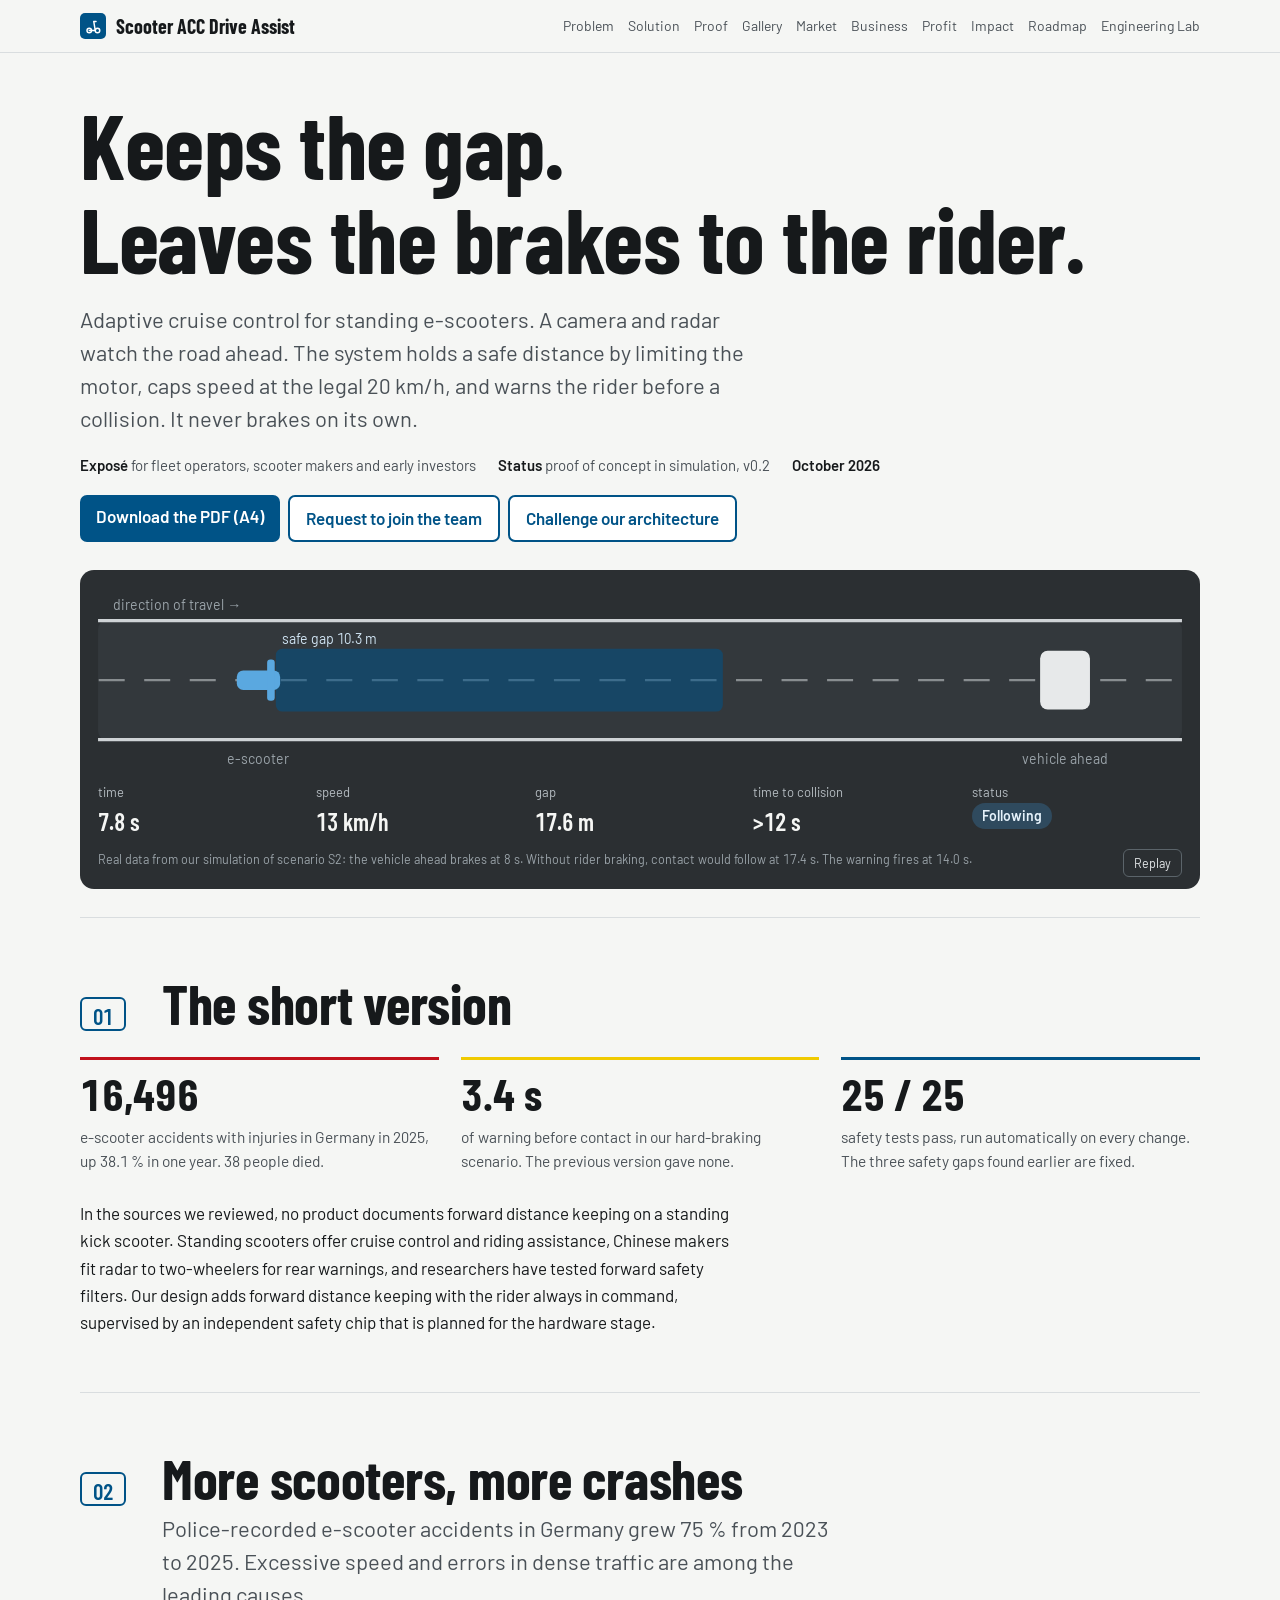
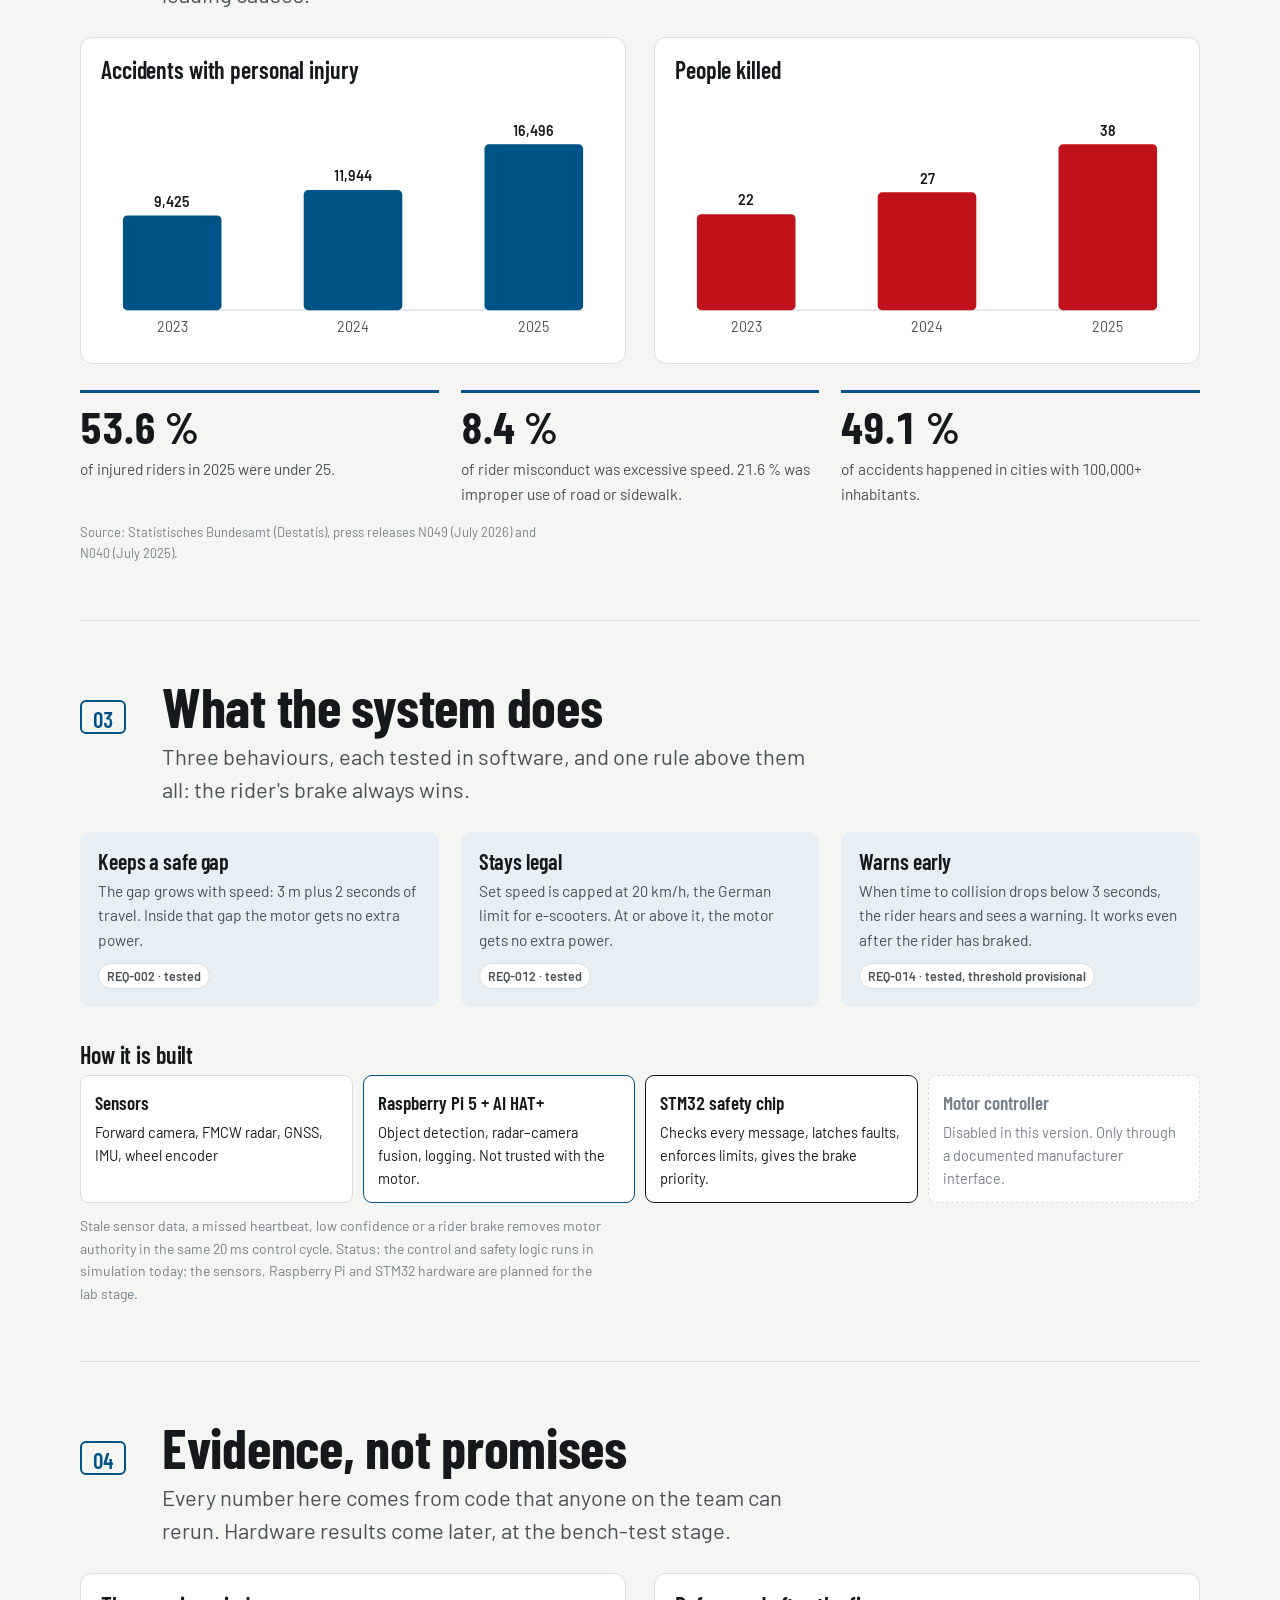
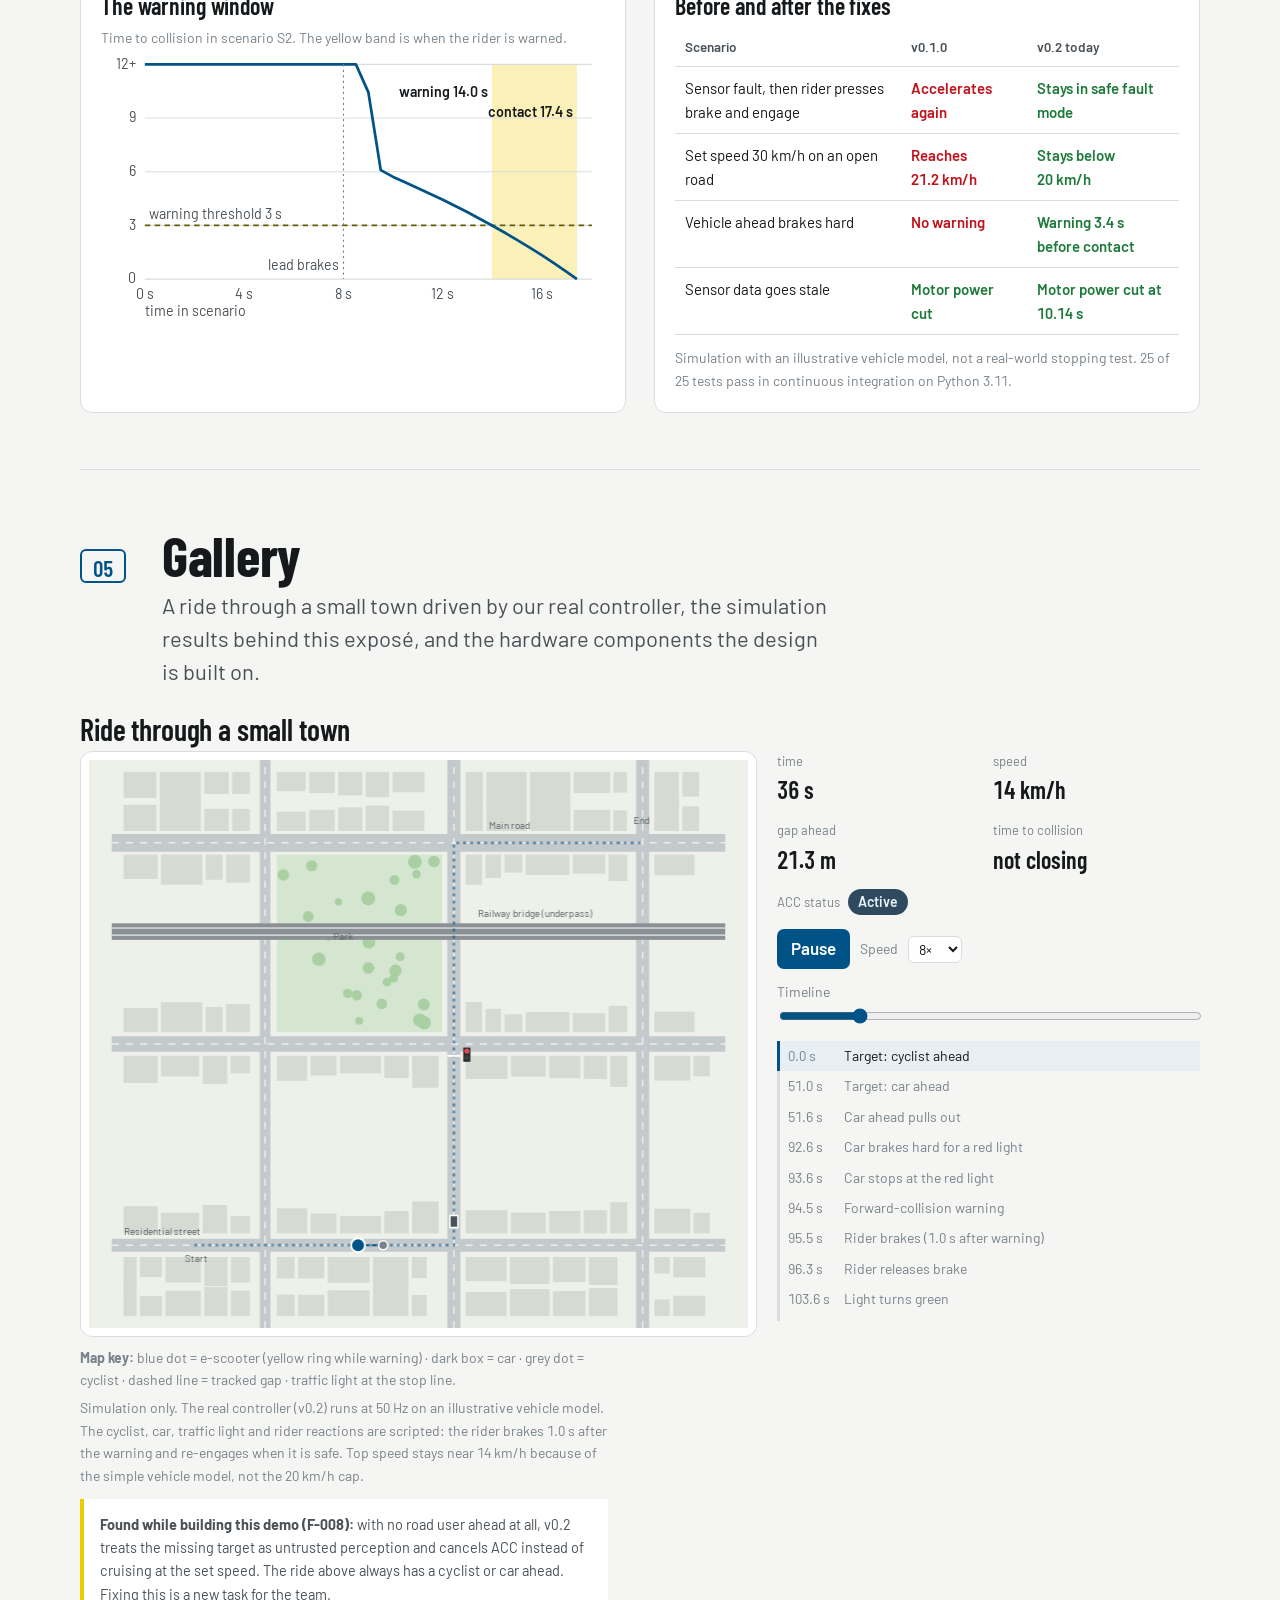
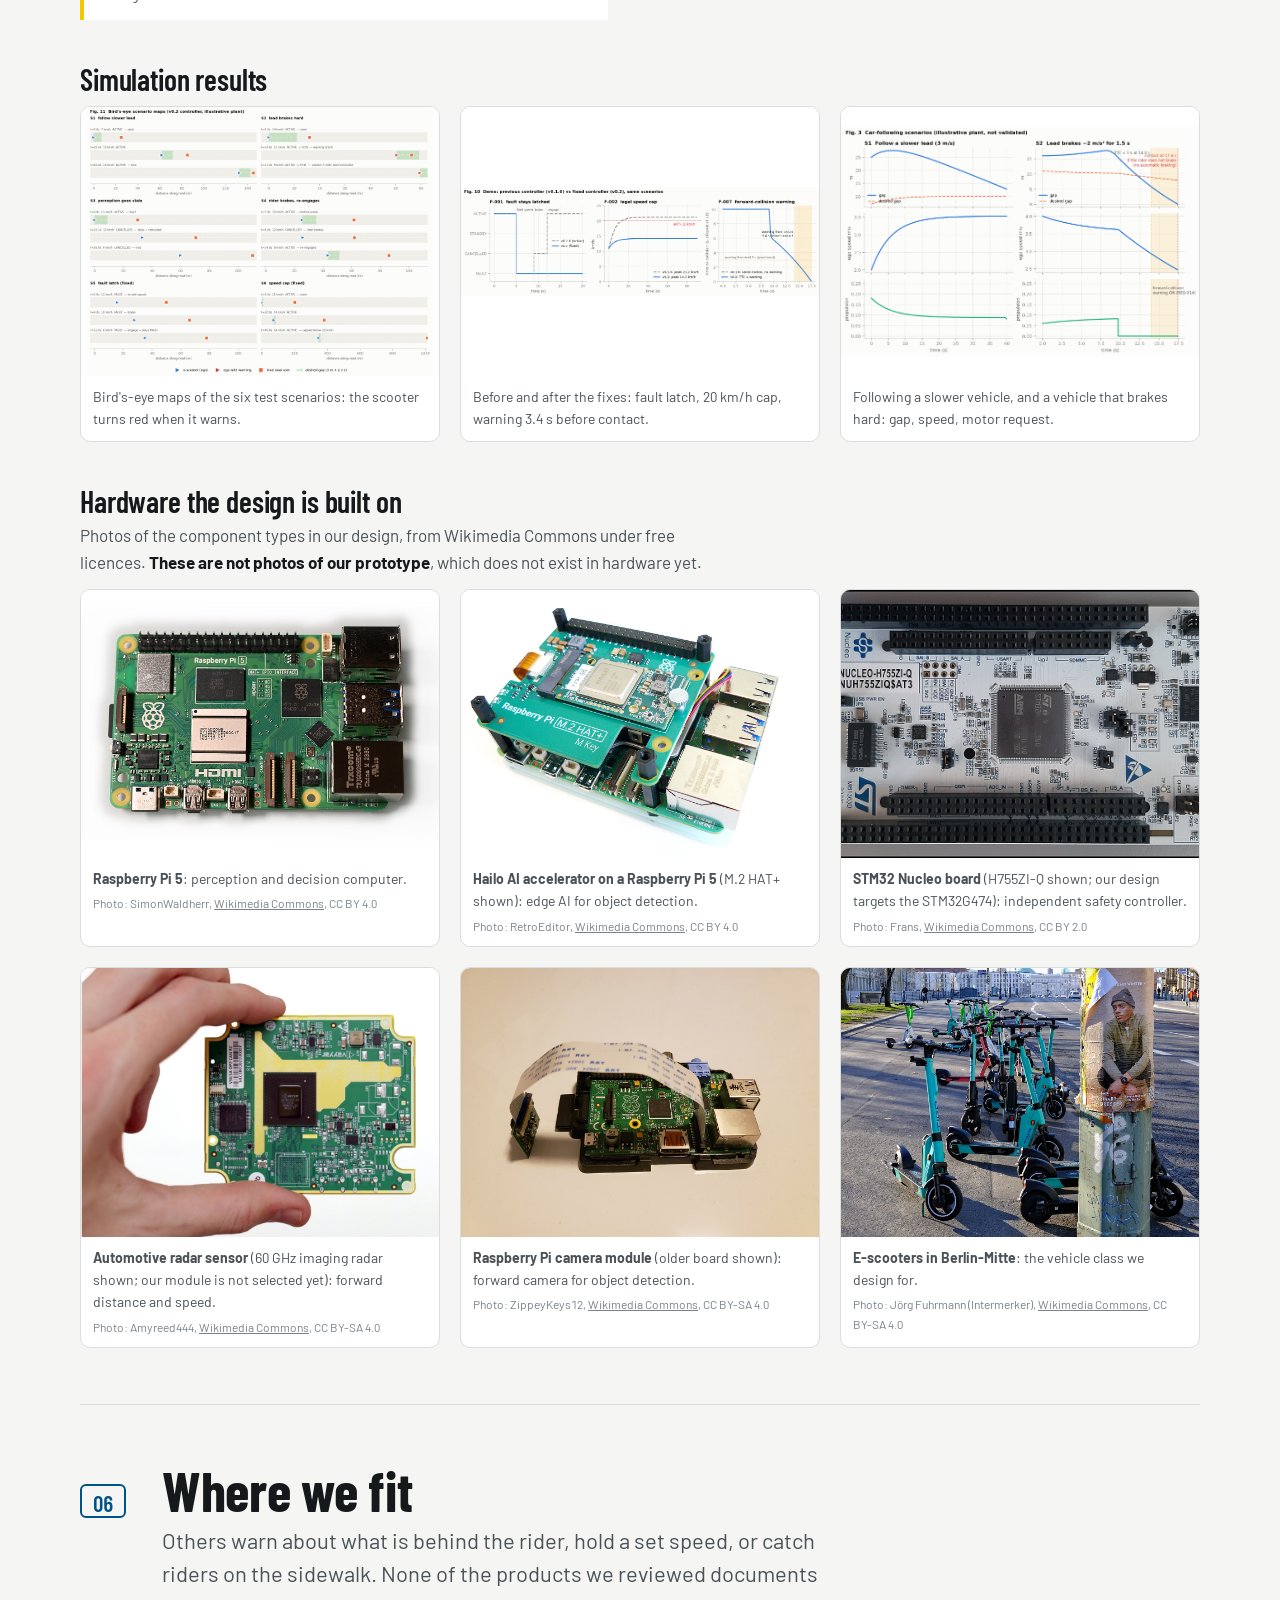
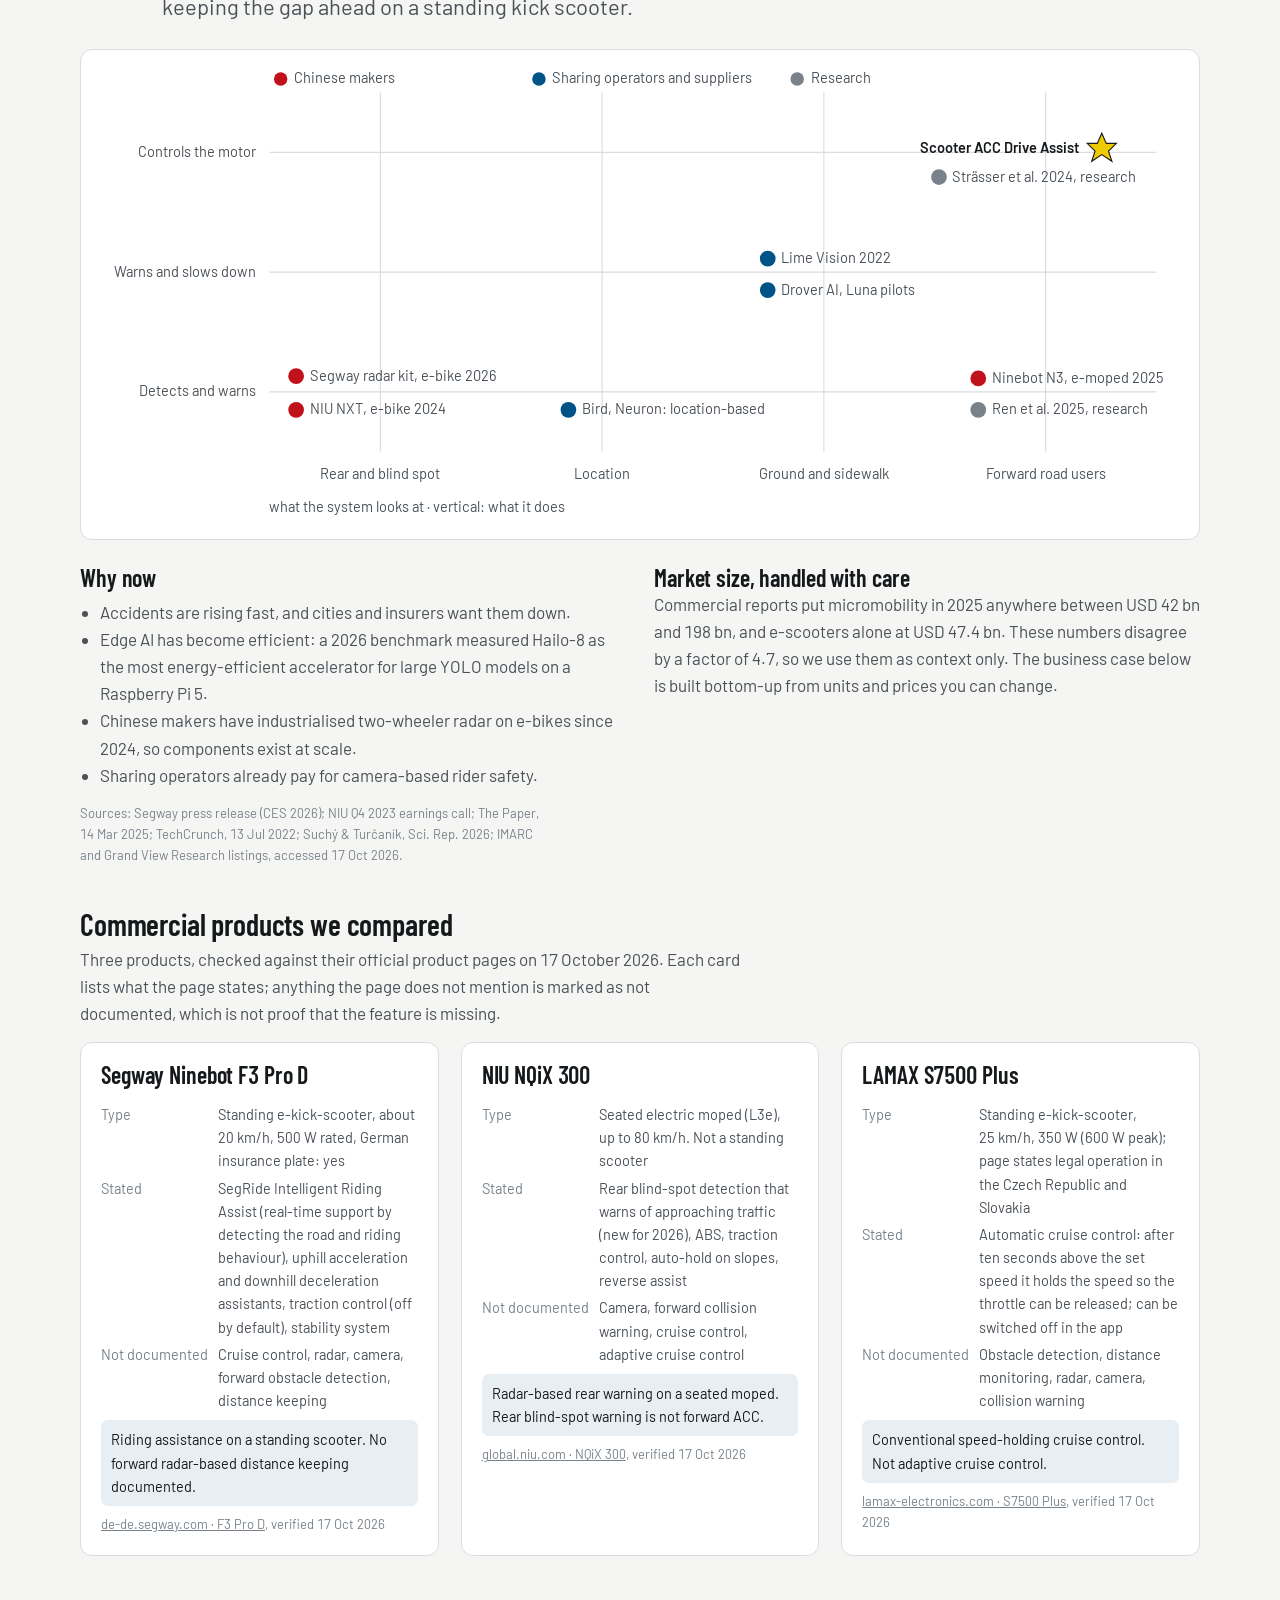
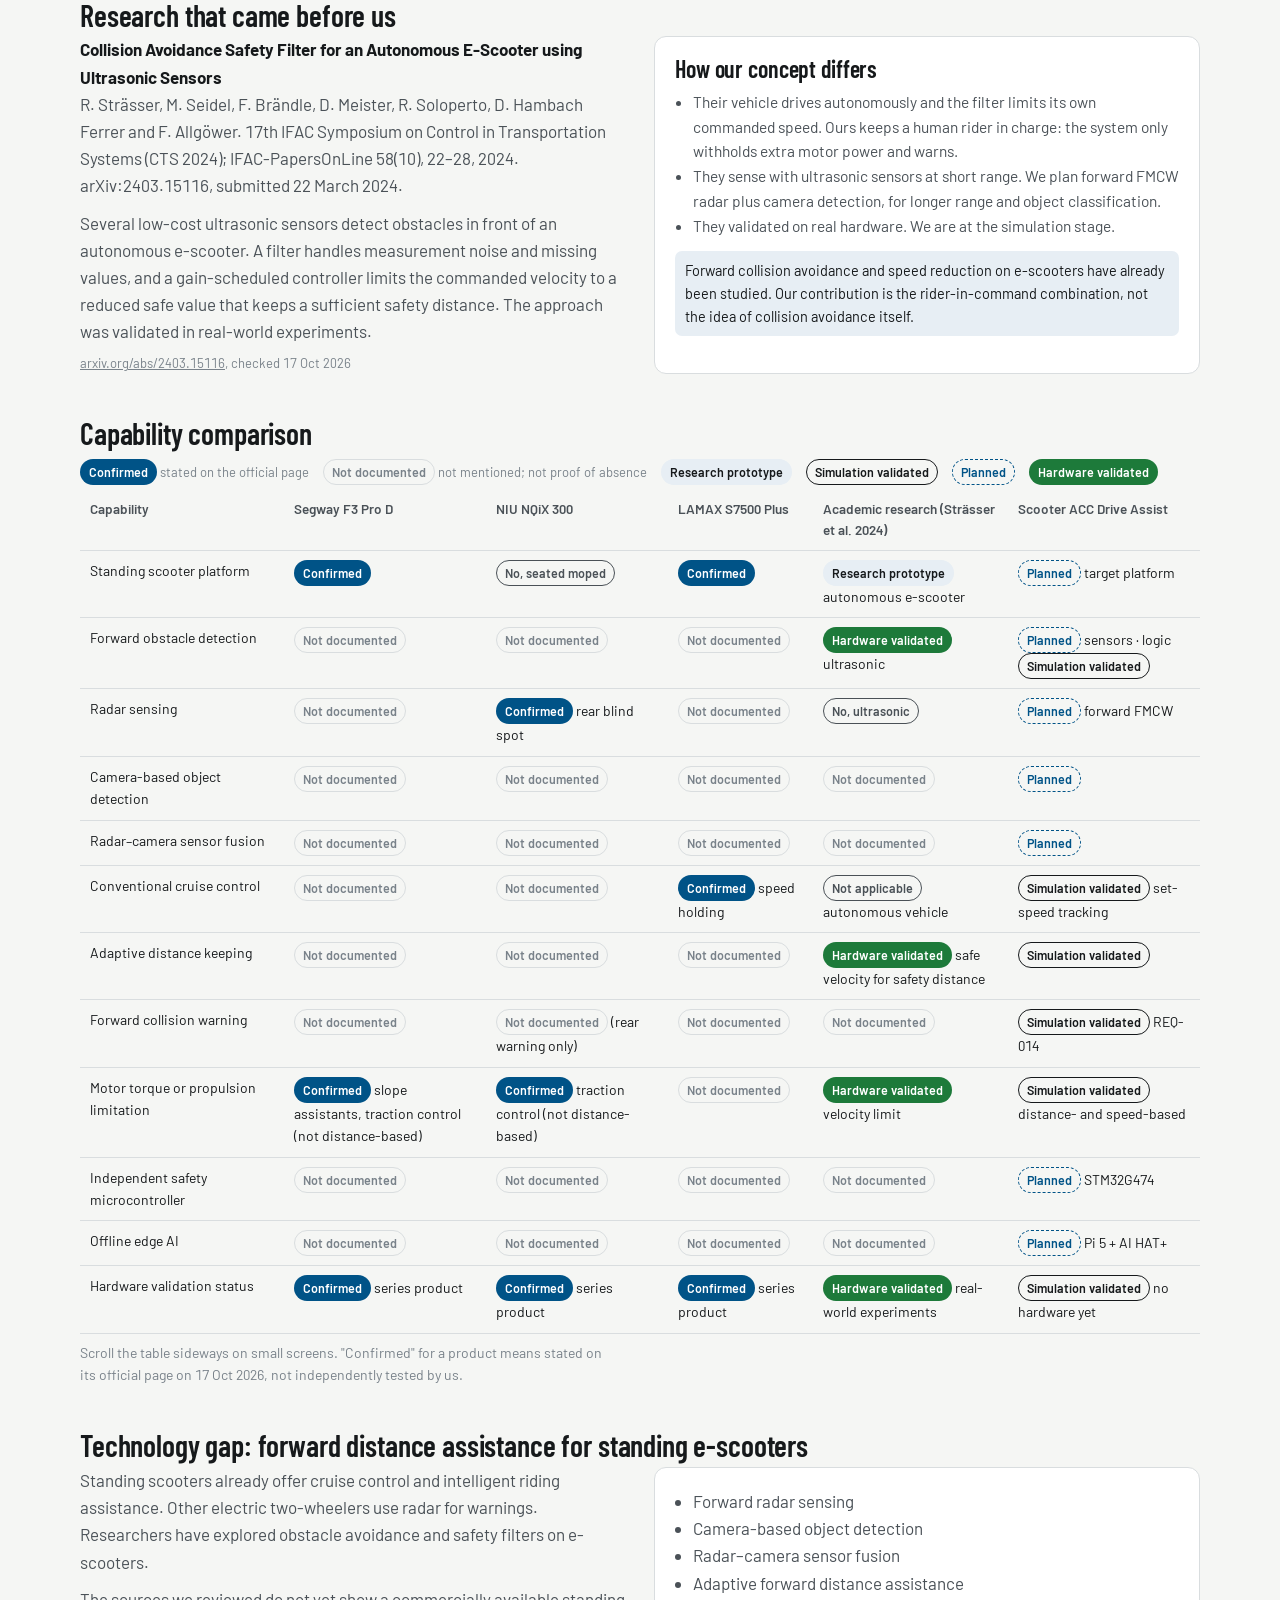
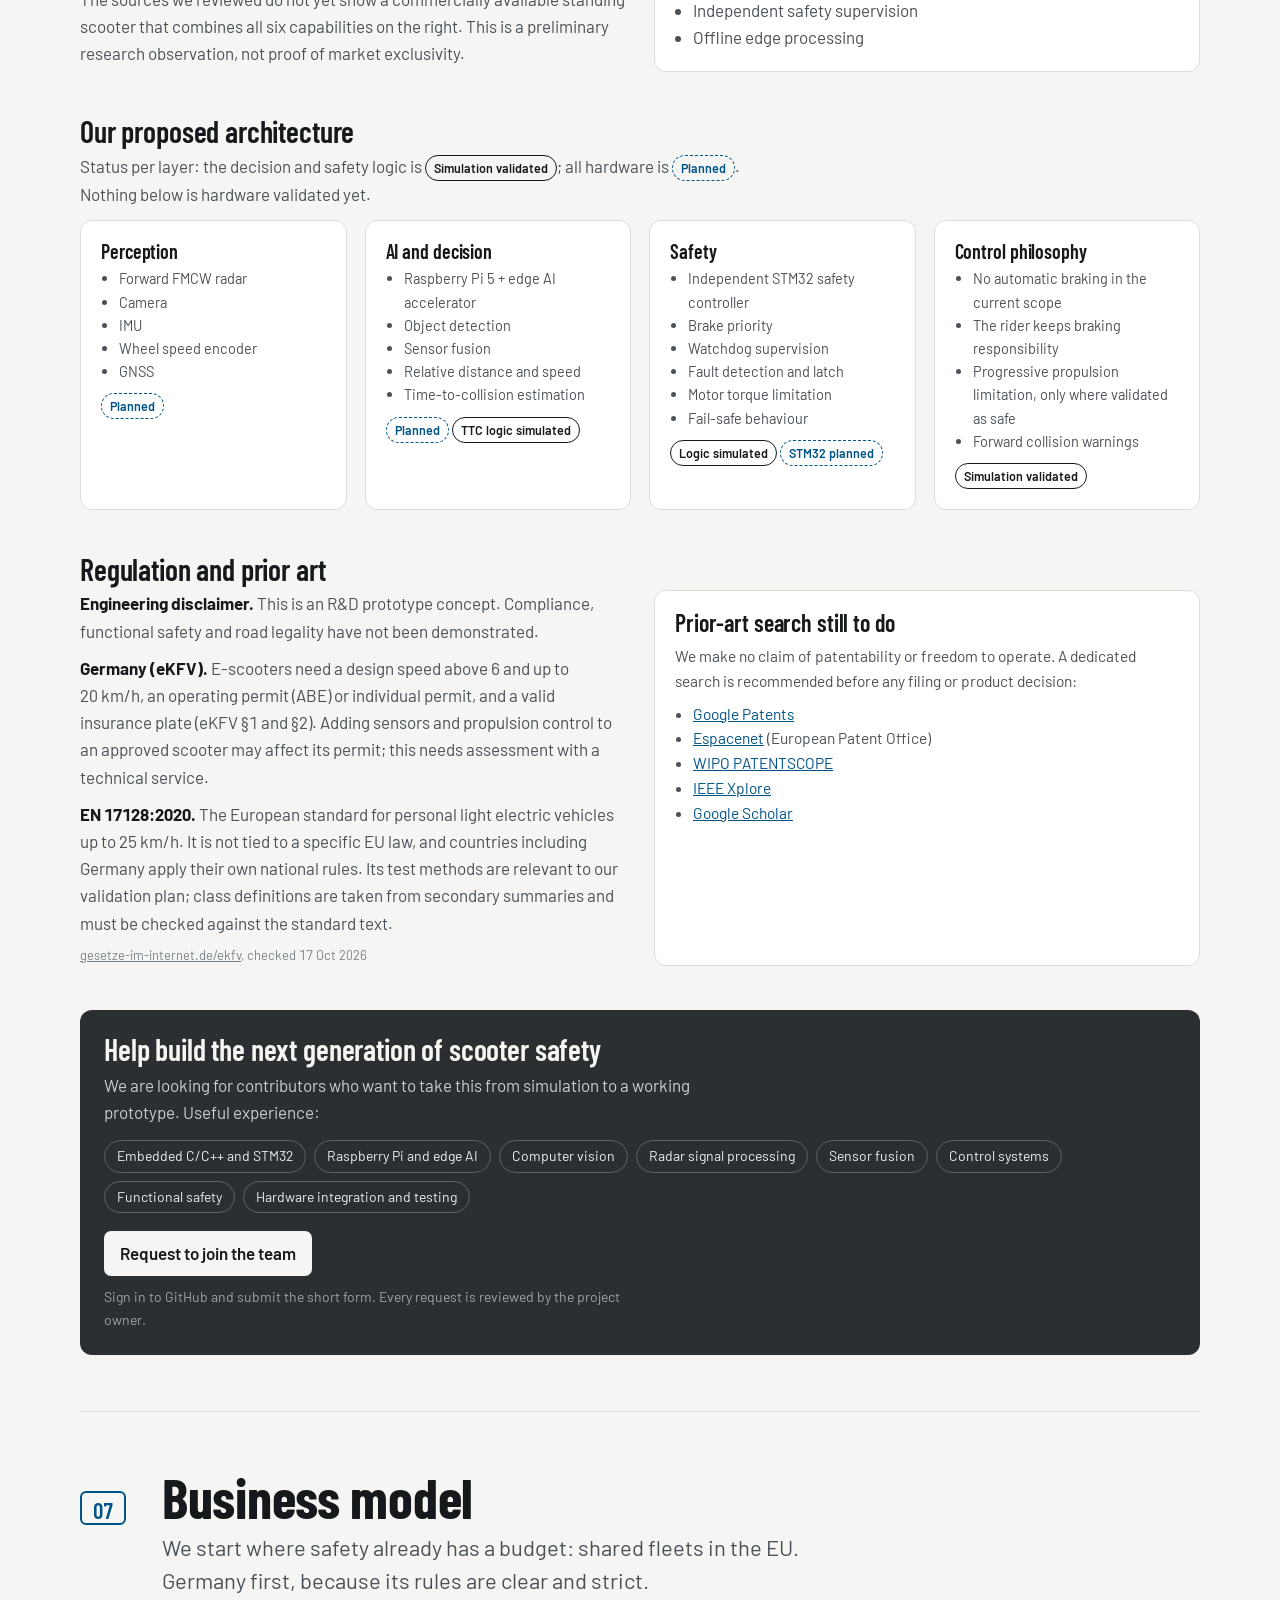
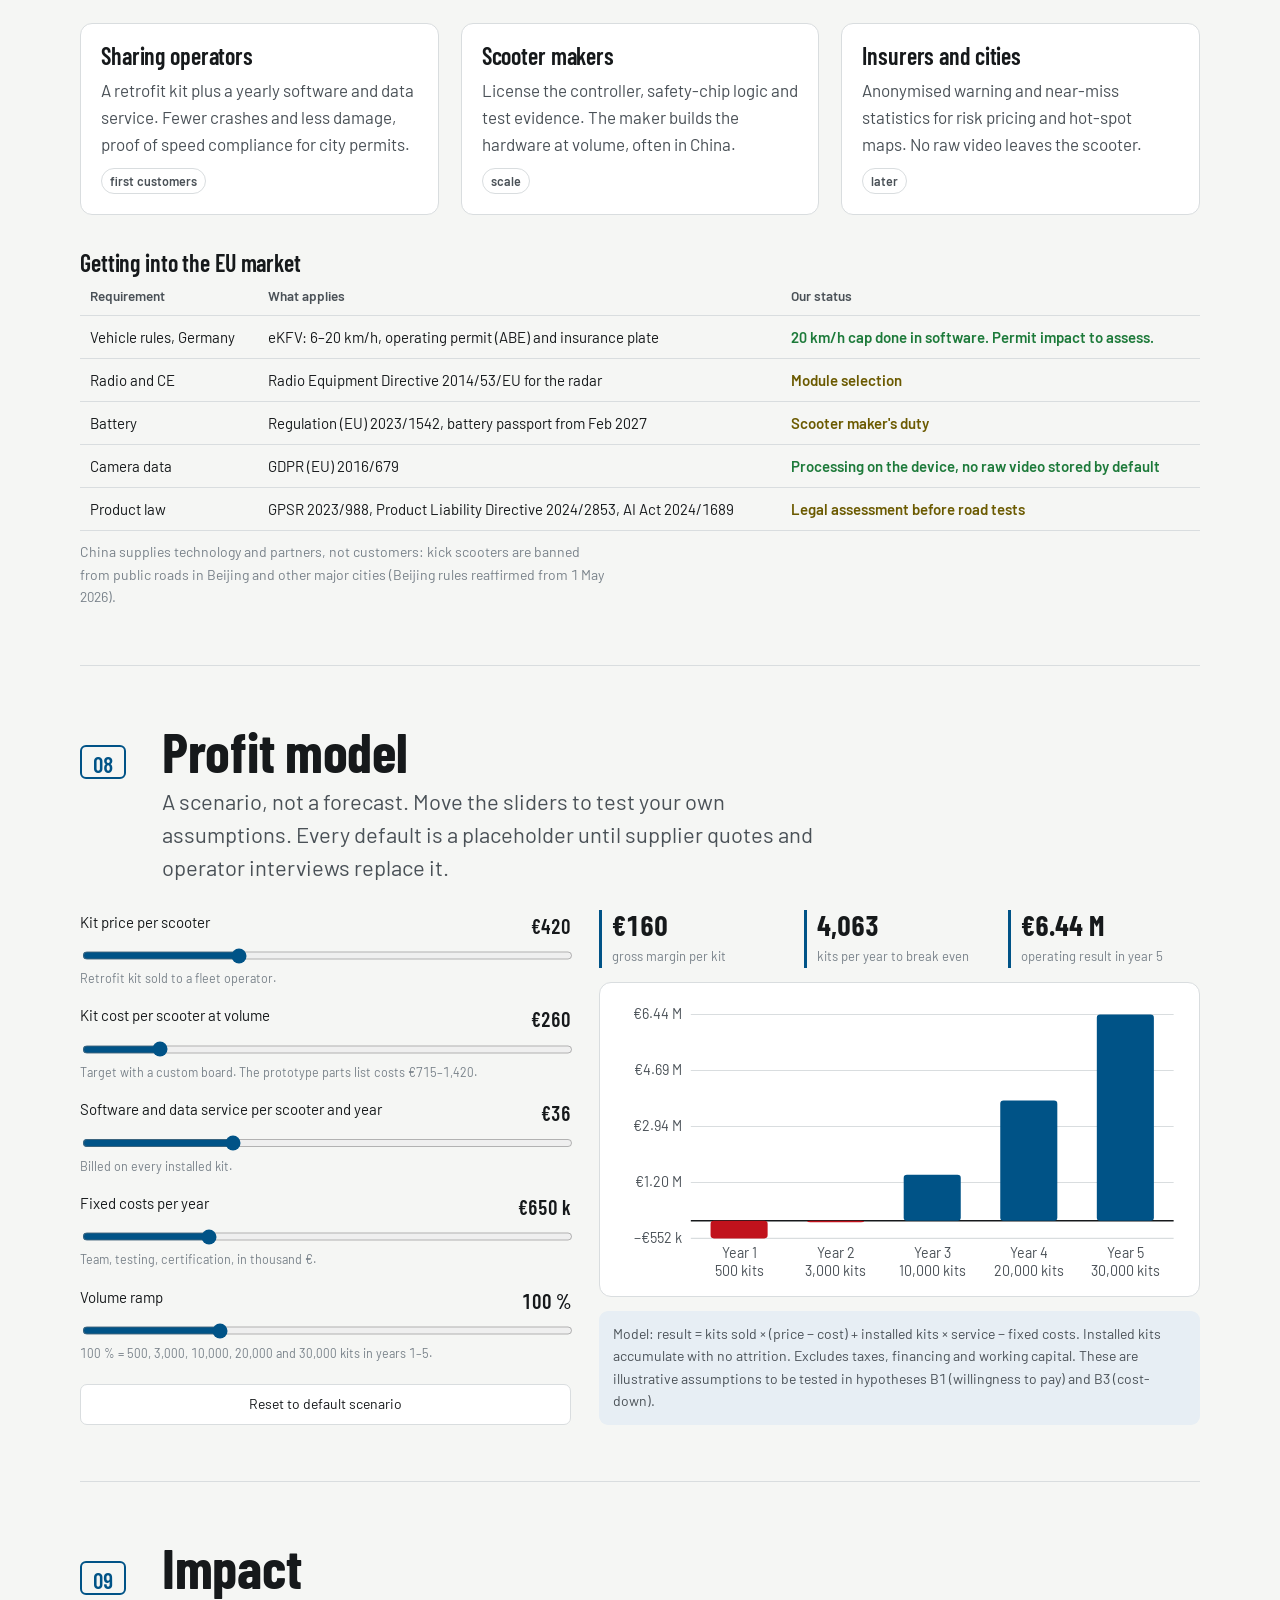
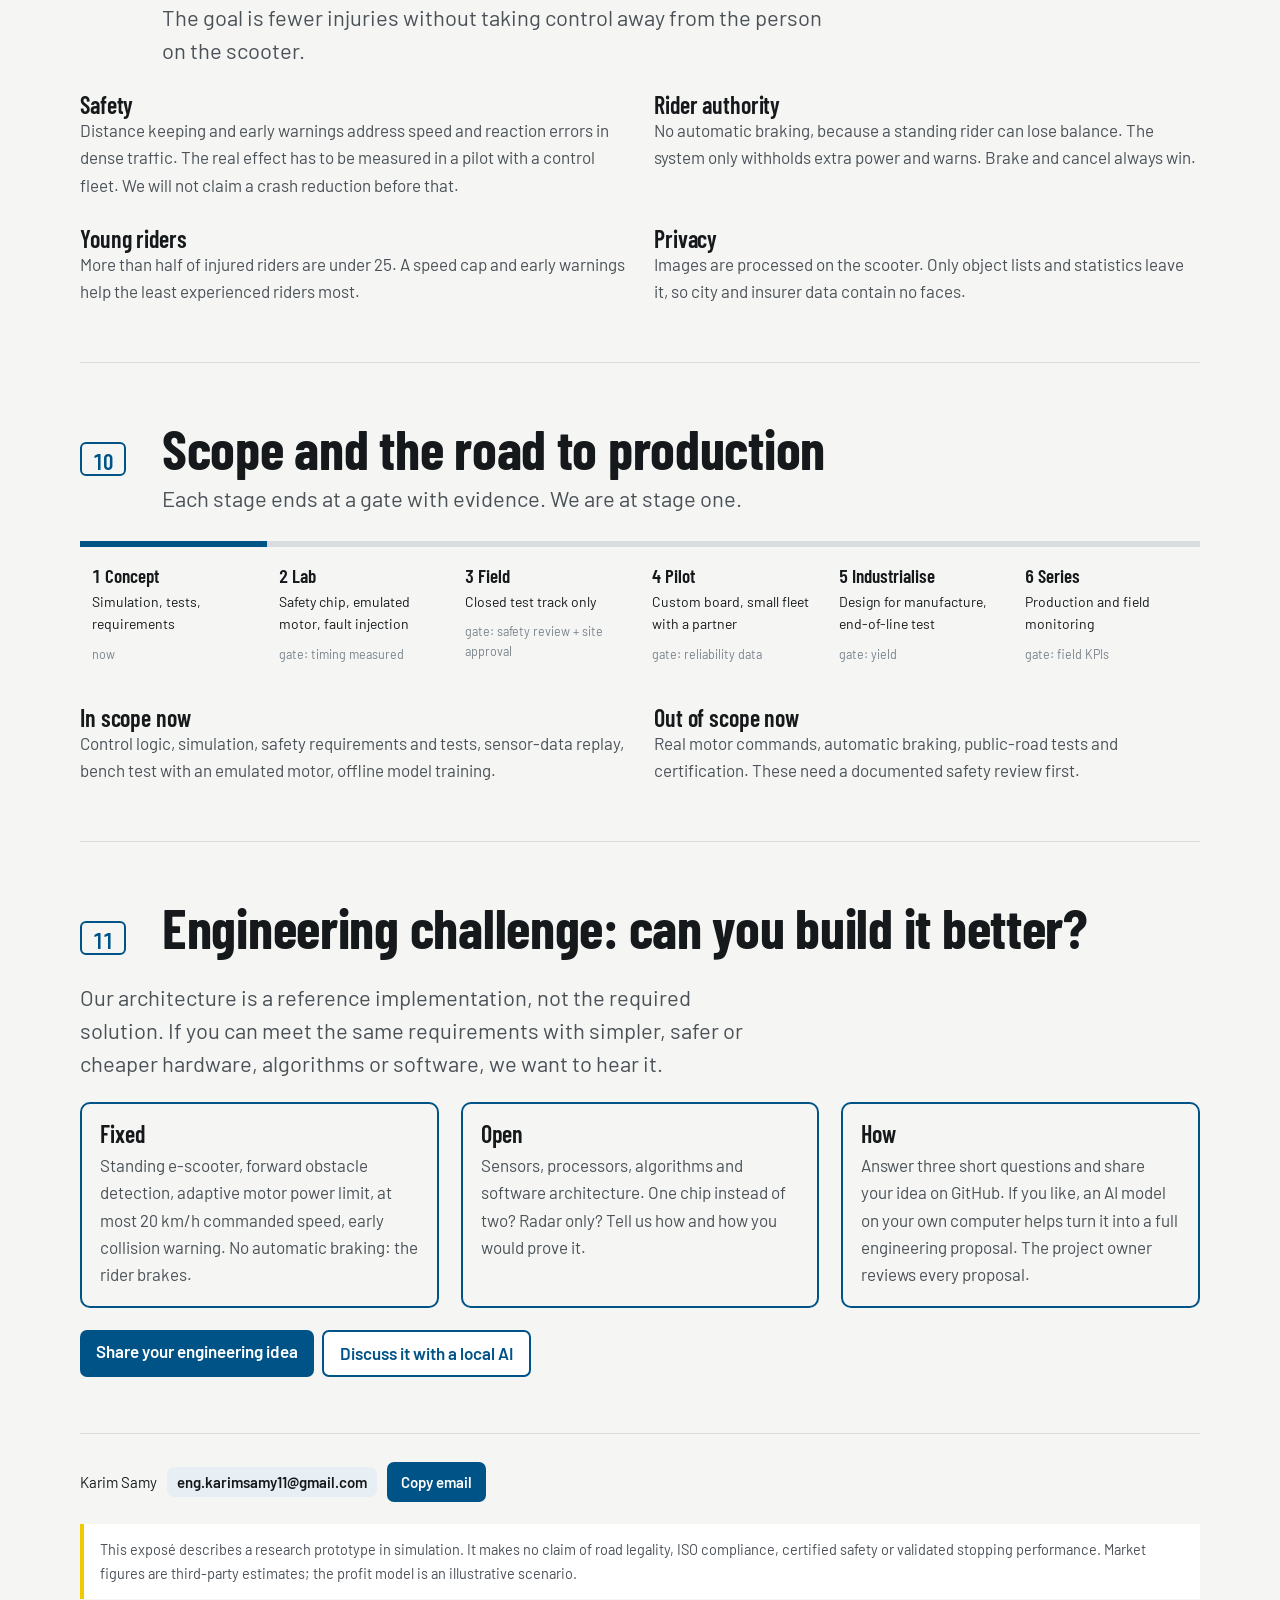
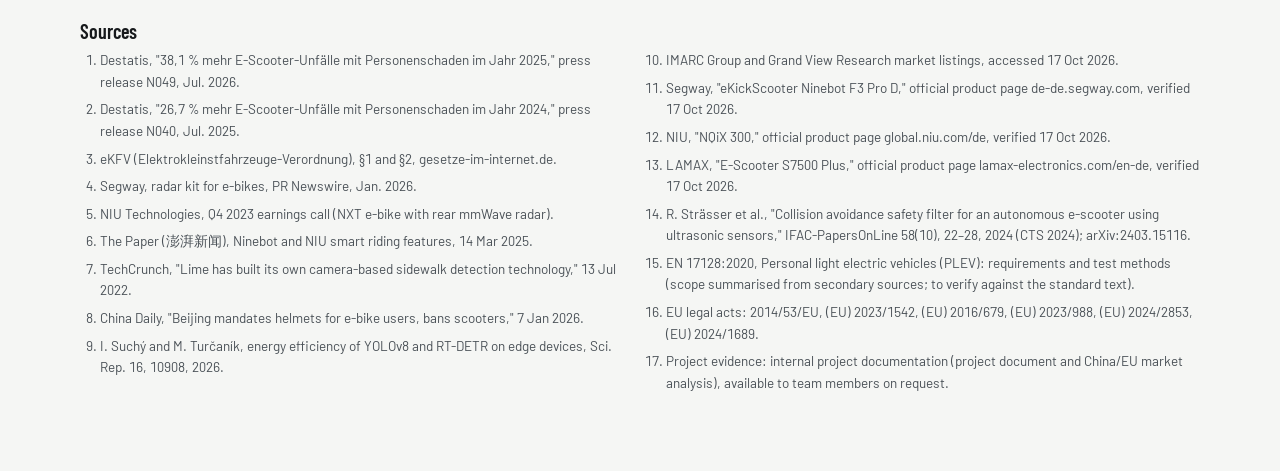
==== commit a5250302: "Engineering Lab: challenge our architecture, three-question idea form, optional local-AI (Ollama) en" ====
--- a/index.html
+++ b/index.html
@@ -1,4 +1,4 @@
-<!doctype html><html lang="en"><head><meta charset="utf-8"><meta name="viewport" content="width=device-width, initial-scale=1, viewport-fit=cover"><meta name="description" content="Scooter ACC Drive Assist: adaptive cruise control for standing e-scooters. Commercial exposé."><style>:root{color-scheme:light}img{max-width:100%}[hidden]{display:none!important}@page{size:A4;margin:11mm 10mm}@media print{body{font-size:13.5px;padding-inline:0}.bar{position:static}h1{font-size:54px}h2{font-size:36px}h3{font-size:19px}.lead{font-size:16px}section{padding-block:26px}.sec-head{grid-template-columns:56px 1fr!important;margin-bottom:14px;break-after:avoid}.sec-head p{grid-column:2!important}h2,h3{break-after:avoid}.grid2{grid-template-columns:1fr 1fr!important}.grid3,.behav,.ask{grid-template-columns:repeat(3,1fr)!important}.bench{grid-template-columns:1fr!important;gap:10px}.bench .panel{padding:12px 14px}.layers{grid-template-columns:repeat(4,1fr)!important}.model{grid-template-columns:.9fr 1.1fr!important}.road{grid-template-columns:repeat(6,1fr)!important}.readout{grid-template-columns:repeat(5,1fr)!important}.tblwrap{overflow:visible!important}.matrix{min-width:0!important;width:100%;table-layout:fixed;font-size:9.5px}.matrix th,.matrix td{padding:5px 4px}.matrix .st{font-size:8.5px;padding:1px 5px;white-space:normal}.matrix th:first-child,.matrix td:first-child{position:static;min-width:0;width:17%;hyphens:auto}.panel,.fact,.behav div,.ask div,.stage,.model,table,.flow,.lanebox,.recruit{break-inside:avoid}.city{grid-template-columns:1.6fr 1fr!important}.gal3{grid-template-columns:repeat(3,1fr)!important}.cityctl,#c-scrub,.clog,label[for=c-scrub]{display:none!important}.gfig,.city{break-inside:avoid}.replay,.copy,.reset,.toc,.pdfbtn{display:none!important}.fact .n{font-size:34px}.hero{padding-block:20px 10px}}.pdfbtn{display:inline-block;background:var(--road-blue);color:#fff;text-decoration:none;font-weight:600;padding:8px 16px;border-radius:7px}</style></head><body><title>Scooter ACC Exposé</title>
+<!doctype html><html lang="en"><head><meta charset="utf-8"><meta name="viewport" content="width=device-width, initial-scale=1, viewport-fit=cover"><meta name="description" content="Scooter ACC Drive Assist: adaptive cruise control for standing e-scooters. Commercial exposé."><style>:root{color-scheme:light}img{max-width:100%}[hidden]{display:none!important}@page{size:A4;margin:11mm 10mm}@media print{body{font-size:13.5px;padding-inline:0}.bar{position:static}h1{font-size:54px}h2{font-size:36px}h3{font-size:19px}.lead{font-size:16px}section{padding-block:26px}.sec-head{grid-template-columns:56px 1fr!important;margin-bottom:14px;break-after:avoid}.sec-head p{grid-column:2!important}h2,h3{break-after:avoid}.grid2{grid-template-columns:1fr 1fr!important}.grid3,.behav,.ask{grid-template-columns:repeat(3,1fr)!important}.bench{grid-template-columns:1fr!important;gap:10px}.bench .panel{padding:12px 14px}.layers{grid-template-columns:repeat(4,1fr)!important}.model{grid-template-columns:.9fr 1.1fr!important}.road{grid-template-columns:repeat(6,1fr)!important}.readout{grid-template-columns:repeat(5,1fr)!important}.tblwrap{overflow:visible!important}.matrix{min-width:0!important;width:100%;table-layout:fixed;font-size:9.5px}.matrix th,.matrix td{padding:5px 4px}.matrix .st{font-size:8.5px;padding:1px 5px;white-space:normal}.matrix th:first-child,.matrix td:first-child{position:static;min-width:0;width:17%;hyphens:auto}.panel,.fact,.behav div,.ask div,.stage,.model,table,.flow,.lanebox,.recruit{break-inside:avoid}.city{grid-template-columns:1.6fr 1fr!important}.gal3{grid-template-columns:repeat(3,1fr)!important}.cityctl,#c-scrub,.clog,label[for=c-scrub]{display:none!important}.gfig,.city{break-inside:avoid}.replay,.copy,.reset,.toc,.pdfbtn{display:none!important}.fact .n{font-size:34px}.hero{padding-block:20px 10px}}.pdfbtn{display:inline-block;background:var(--road-blue);color:#fff;text-decoration:none;font-weight:600;padding:8px 16px;border-radius:7px}.site-foot{border-top:1px solid var(--rule);margin-top:8px;padding-block:28px 0}.site-foot .contact{margin-top:0;font-size:15px}.site-foot .contact code{font-size:15px}.site-foot h3{font-size:20px;margin-top:22px}.site-foot .refs{margin-top:8px}</style></head><body><title>Scooter ACC Exposé</title>
 <link rel="preconnect" href="https://fonts.googleapis.com">
 <link rel="preconnect" href="https://fonts.gstatic.com" crossorigin>
 <link rel="stylesheet" href="https://fonts.googleapis.com/css2?family=Barlow+Condensed:wght@500;600;700&family=Barlow:ital,wght@0,400;0,500;0,600;1,400&display=swap">
@@ -191,7 +191,7 @@
 
 <header class="bar"><div class="wrap">
   <div class="brand"><span class="sign" aria-hidden="true"><svg viewBox="0 0 24 24"><circle cx="7" cy="18" r="3" fill="none" stroke="#fff" stroke-width="2"/><circle cx="18" cy="18" r="3" fill="none" stroke="#fff" stroke-width="2"/><path d="M7 18h8l-2-12h3" fill="none" stroke="#fff" stroke-width="2" stroke-linecap="round" stroke-linejoin="round"/></svg></span>Scooter ACC Drive Assist</div>
-  <nav class="toc" aria-label="Sections"><a href="#problem">Problem</a><a href="#solution">Solution</a><a href="#proof">Proof</a><a href="#gallery">Gallery</a><a href="#market">Market</a><a href="#business">Business</a><a href="#profit">Profit</a><a href="#impact">Impact</a><a href="#roadmap">Roadmap</a><a href="#ask">Contact</a></nav>
+  <nav class="toc" aria-label="Sections"><a href="#problem">Problem</a><a href="#solution">Solution</a><a href="#proof">Proof</a><a href="#gallery">Gallery</a><a href="#market">Market</a><a href="#business">Business</a><a href="#profit">Profit</a><a href="#impact">Impact</a><a href="#roadmap">Roadmap</a><a href="lab/">Engineering Lab</a></nav>
 </div></header>
 
 <main class="wrap">
@@ -201,7 +201,7 @@
     <h1>Keeps the gap.<br>Leaves the brakes to the rider.</h1>
     <p class="lead">Adaptive cruise control for standing e-scooters. A camera and radar watch the road ahead. The system holds a safe distance by limiting the motor, caps speed at the legal 20&nbsp;km/h, and warns the rider before a collision. It never brakes on its own.</p>
     <div class="meta"><span><b>Exposé</b> for fleet operators, scooter makers and early investors</span><span><b>Status</b> proof of concept in simulation, v0.2</span><span><b>October 2026</b></span></div>
-    <div><a class="pdfbtn" href="Scooter_ACC_Expose.pdf">Download the PDF (A4)</a> <a class="pdfbtn" style="background:var(--surface);color:var(--road-blue);border:2px solid var(--road-blue)" href="https://github.com/karimsamy11/scooter-acc-expose/issues/new?template=access-request.yml">Request to join the team</a></div>
+    <div style="display:flex;flex-wrap:wrap;gap:8px"><a class="pdfbtn" href="Scooter_ACC_Expose.pdf">Download the PDF (A4)</a> <a class="pdfbtn" style="background:var(--surface);color:var(--road-blue);border:2px solid var(--road-blue)" href="https://github.com/karimsamy11/scooter-acc-expose/issues/new?template=access-request.yml">Request to join the team</a> <a class="pdfbtn" style="background:var(--surface);color:var(--road-blue);border:2px solid var(--road-blue)" href="lab/">Challenge our architecture</a></div>
   </div>
   <figure class="lanebox" style="margin:0" aria-label="Animated top view of an e-scooter following a vehicle that brakes hard">
     <svg id="lane" viewBox="0 0 1000 170" role="img" aria-labelledby="laneTitle"><title id="laneTitle">Top view of a bike lane. The e-scooter keeps a safe-gap zone to the vehicle ahead; when the vehicle brakes hard the zone shrinks and turns yellow as the warning fires.</title></svg>
@@ -544,16 +544,22 @@
 </section>
 
 <!-- ASK -->
-<section id="ask" aria-labelledby="h-ask">
-  <div class="sec-head"><span class="sec-no">11</span><h2 id="h-ask">What we are looking for</h2></div>
+<section id="challenge" aria-labelledby="h-challenge">
+  <div class="sec-head"><span class="sec-no">11</span><h2 id="h-challenge">Engineering challenge: can you build it better?</h2></div>
+  <p class="lead" style="margin-bottom:22px">Our architecture is a reference implementation, not the required solution. If you can meet the same requirements with simpler, safer or cheaper hardware, algorithms or software, we want to hear it.</p>
   <div class="ask">
-    <div><h3>A pilot fleet</h3><p style="color:var(--ink-2)">A sharing operator in Germany willing to run a measured pilot with a control group.</p></div>
-    <div><h3>A hardware partner</h3><p style="color:var(--ink-2)">A scooter maker or ODM with eKFV-approved models and a documented motor-controller interface.</p></div>
-    <div><h3>Early funding</h3><p style="color:var(--ink-2)">For the lab and field stages. The amount will be set with the stage-2 budget.</p></div>
-  </div>
+    <div><h3>Fixed</h3><p style="color:var(--ink-2)">Standing e-scooter, forward obstacle detection, adaptive motor power limit, at most 20&nbsp;km/h commanded speed, early collision warning. No automatic braking: the rider brakes.</p></div>
+    <div><h3>Open</h3><p style="color:var(--ink-2)">Sensors, processors, algorithms and software architecture. One chip instead of two? Radar only? Tell us how and how you would prove it.</p></div>
+    <div><h3>How</h3><p style="color:var(--ink-2)">Answer three short questions and share your idea on GitHub. If you like, an AI model on your own computer helps turn it into a full engineering proposal. The project owner reviews every proposal.</p></div>
+  </div>
+  <p style="margin-top:22px;display:flex;flex-wrap:wrap;gap:8px"><a class="pdfbtn" href="lab/#proposal">Share your engineering idea</a> <a class="pdfbtn" style="background:var(--surface);color:var(--road-blue);border:2px solid var(--road-blue)" href="lab/#discuss">Discuss it with a local AI</a></p>
+</section>
+
+</main>
+<footer class="site-foot wrap" aria-label="Contact, disclaimer and sources">
   <div class="contact"><span>Karim Samy</span><code id="mail">eng.karimsamy11@gmail.com</code><button class="copy" id="copy" type="button">Copy email</button><span class="small" id="copied" role="status"></span></div>
   <div class="disclaimer">This exposé describes a research prototype in simulation. It makes no claim of road legality, ISO compliance, certified safety or validated stopping performance. Market figures are third-party estimates; the profit model is an illustrative scenario.</div>
-  <h3 style="margin-top:36px">Sources</h3>
+  <h3>Sources</h3>
   <ol class="refs">
     <li>Destatis, "38,1 % mehr E-Scooter-Unfälle mit Personenschaden im Jahr 2025," press release N049, Jul. 2026.</li>
     <li>Destatis, "26,7 % mehr E-Scooter-Unfälle mit Personenschaden im Jahr 2024," press release N040, Jul. 2025.</li>
@@ -571,10 +577,9 @@
     <li>R. Strässer et al., "Collision avoidance safety filter for an autonomous e-scooter using ultrasonic sensors," IFAC-PapersOnLine 58(10), 22–28, 2024 (CTS 2024); arXiv:2403.15116.</li>
     <li>EN 17128:2020, Personal light electric vehicles (PLEV): requirements and test methods (scope summarised from secondary sources; to verify against the standard text).</li>
     <li>EU legal acts: 2014/53/EU, (EU) 2023/1542, (EU) 2016/679, (EU) 2023/988, (EU) 2024/2853, (EU) 2024/1689.</li>
-    <li>Project evidence: repository karimsamy11/scooter-acc-drive-assist-v2 (private), PROJECT_DOCUMENT and MARKET_CHINA_EU.</li>
+    <li>Project evidence: internal project documentation (project document and China/EU market analysis), available to team members on request.</li>
   </ol>
-</section>
-</main>
+</footer>
 
 <script>
 (function(){
